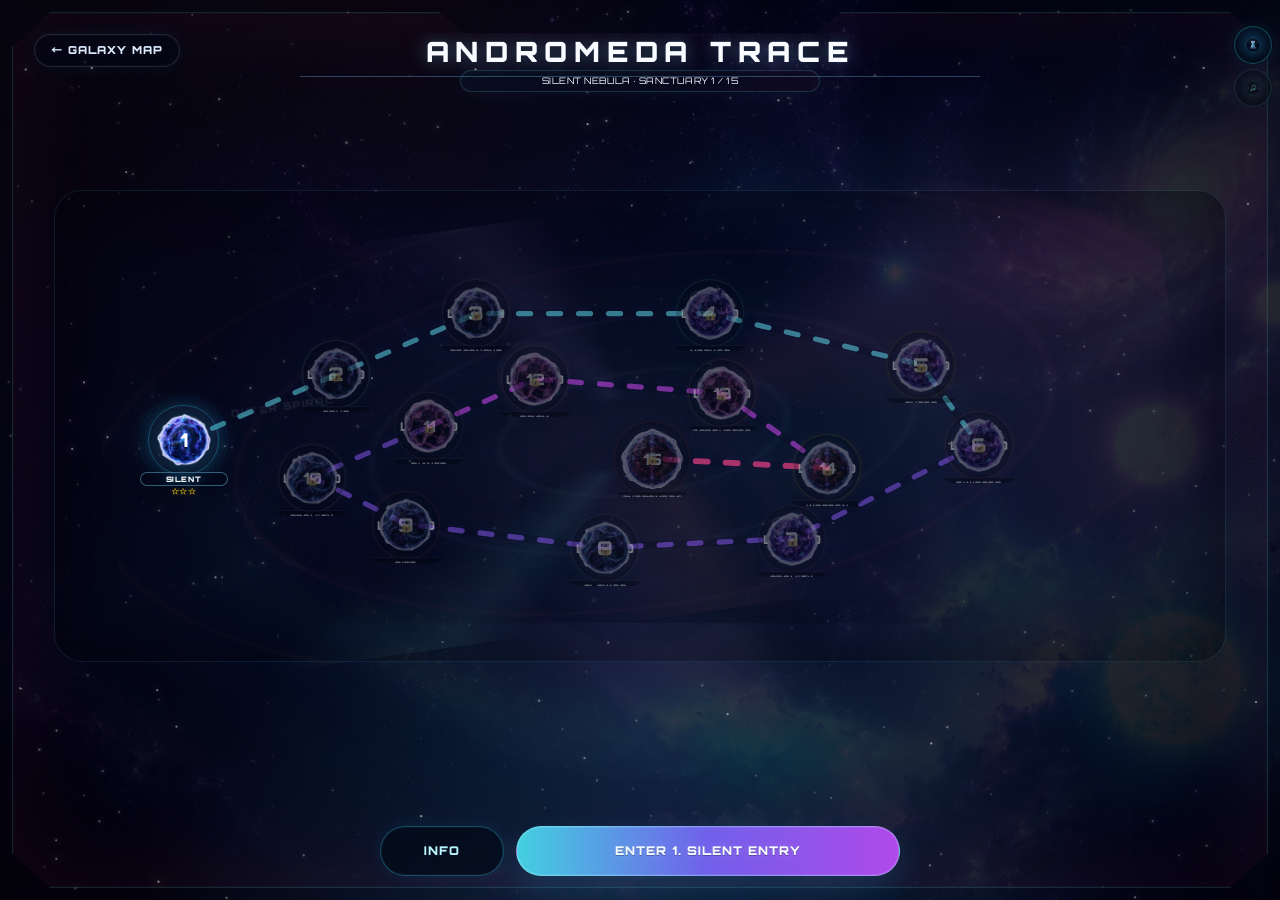
==== andromeda/index.html @ 357bdd39 "개발 정리중" ====
<!DOCTYPE html>
<html lang="ko">
<head>
<meta charset="UTF-8" />
<meta name="viewport" content="width=device-width, initial-scale=1.0, maximum-scale=1.0, user-scalable=no, viewport-fit=cover" />
<title>Planet Rift Defense: Cosmic Plates</title>
<!-- Build: v5 cache-fixed planet unit sprites + animated starfield + upgraded BGM -->
<link href="https://fonts.googleapis.com/css2?family=Orbitron:wght@400;700;900&family=Noto+Sans+KR:wght@400;500;700;900&display=swap" rel="stylesheet">
<link rel="stylesheet" href="src/styles/base.css?v=stage-map-selected-clean-v138-command-edge-compact">
<link rel="stylesheet" href="src/styles/patches.runtime.css?v=stage-map-selected-clean-v138-command-edge-compact">


<!-- v189-cleanup-summary: exact duplicate style/script blocks removed; final patch order preserved. -->


</head>
<body class="prd-andromeda-standalone" data-campaign="andromeda">
<div id="bg"></div>
<div id="nebula"></div>
<canvas id="starfield"></canvas>
<div id="vignette"></div>

<div id="wrap">
  <div id="game">
    <div id="field">
      <canvas id="canvas" width="748" height="708"></canvas>
      <div id="toastLayer"></div>
      <div id="stageFxLabel" class="stageFxLabel"></div>
      <div id="hangar"></div>
      <div class="fieldTopControls" aria-label="전투 빠른 조작">
        <button id="towerMenuBtn" class="towerMenuBtn fieldIconBtn fieldIconBtn--tower" type="button" aria-haspopup="dialog" aria-controls="towerPopup" aria-label="강화 관리" title="강화 관리"><img src="assets/images/ui/icons/ui_icon_tower.png" alt="" aria-hidden="true"></button>
        <button id="audioBtn" class="fieldIconBtn fieldIconBtn--bgm" type="button" aria-label="BGM 켜기" title="BGM"><img src="assets/images/ui/icons/ui_icon_bgm.png" alt="" aria-hidden="true"></button>
      </div>
    </div>

    <aside id="side" class="battleMinimal">
      <section class="battleHud" id="battleHud">
        <div class="battleStageLine">
          <span class="title" id="themeName">COSMIC VOID</span>
          <strong class="value" id="stageLabel">1-1</strong>
          <em class="sub" id="stageType">장판 방어</em>
        </div>
        <div id="wavePreviewLine"><b>웨이브 예고</b><span id="wavePreviewText">기본 적 웨이브 · 추천: 균형 배치</span></div>
        <div class="bar compactWave"><span id="waveBar"></span></div>
        <div class="battleStatLine statGrid">
          <div class="stat"><span class="label">CRYSTAL</span><b class="value" id="gold" style="color:var(--gold)">500</b></div>
          <div class="stat"><span class="label">CORE</span><b class="value" id="hp" style="color:var(--red)">25</b></div>
          <div class="stat"><span class="label">EXP</span><b class="value" id="exp" style="color:#a78bfa">0/50</b><div class="miniBar"><span id="expBar"></span></div></div>
          <div class="stat"><span class="label">LV</span><b class="value" id="level" style="color:#67e8f9">1</b></div>
        </div>
        <div id="globalEffectLine" class="globalEffectLine"><b>전역</b>효과 없음</div>
      </section>

      <section class="battleActions">
        <div class="row">
          <button id="summonBtn">소환</button>
          <button id="mergeBtn" class="btnAlt">합치기</button>
        </div>
        <div class="row3" style="margin-top:7px">
          <button id="speedBtn" class="btnAlt">1x</button>
          <button id="pauseBtn" class="btnAlt">정지</button>
        </div>
      </section>

      <section class="battleSelected" id="selected">
        <div class="title">SELECTED</div>
        <div id="selectedText" class="sub">
          장판을 선택하면 필요한 정보만 간단히 표시됩니다.
        </div>
      </section>

      <section class="uiHidden" id="logPanel" aria-hidden="true">
        <div id="log"></div>
      </section>

      <section class="uiHidden" id="offlinePanel" aria-hidden="true">
        <div id="offlinePanelBody" class="offlineBox"></div>
      </section>
    </aside>
  </div>
</div>

<div id="towerPopup" class="towerPopup" aria-hidden="true">
  <canvas id="towerPopupStarfield" class="screenStarfield" aria-hidden="true"></canvas>
  <div class="towerPopupBackdrop" data-tower-popup-close></div>
  <div class="towerPopupPanel" role="dialog" aria-modal="true" aria-labelledby="towerPopupTitle">
    <div class="towerPopupHeader">
      <div>
        <div class="towerPopupKicker">UPGRADE ARMORY</div>
        <div class="towerPopupTitle" id="towerPopupTitle">강화 관리</div>
      </div>
      <div id="towerPopupWallet" class="towerPopupWallet" aria-label="보유 성흔 조각">
        <span>성흔 조각</span><b>0</b>
      </div>
      <button id="towerPopupClose" class="towerPopupClose" type="button" aria-label="닫기">닫기</button>
    </div>
    <div class="towerPopupTabs" role="tablist" aria-label="강화 관리 탭">
      <button class="towerPopupTab active" type="button" role="tab" aria-selected="true" data-tower-popup-tab="common">공통 연구</button>
      <button class="towerPopupTab" type="button" role="tab" aria-selected="false" data-tower-popup-tab="tower">타워</button>
    </div>
    <div class="towerPopupBody">
      <div id="towerPopupList" class="towerPopupList"></div>
      <div id="towerPopupDetail" class="towerPopupDetail"></div>
    </div>
  </div>
</div>

<div id="menu">
  <div class="card">
    <h1>PLANET RIFT DEFENSE</h1>
    <div class="menuSub">COSMIC PLATES</div>
    <p style="max-width:780px;margin:0 auto;color:#cbd5e1;line-height:1.68;font-size:15px">
      붕괴된 은하수의 마지막 코어를 지키기 위해 잠든 행성 병기를 깨우고, 별자리마다 오염된 성역을 하나씩 복원하세요.
      공통 연구는 강화 관리 안에서 올리고, 전투 중에는 배치·병합·생존 판단에만 집중합니다.
      첫 판 튜토리얼, 로컬 전투 로그, 3성 숙련도 루프로 반복 플레이 흐름을 정리했습니다.
    </p>
    <div class="menuGrid">
      <div class="info">
        <b>핵심 컨셉</b><br>
        <span class="sub">성역별 시나리오 + 공통 연구 단계 해금 + 랜덤 행성 장판 + 드래그 병합 + 행성별 고유 성장.</span>
      </div>
      <div class="info">
        <b>모바일 UX</b><br>
        <span class="sub">전투 화면은 소환·병합·속도·일시정지만 남기고, 강화 관리는 전용 팝업에서 수행합니다.</span>
      </div>

    <div id="offlineMenuPanel" class="offlineMenuPanel">
      <div class="offlineMetaTop">
        <div>
          <div class="offlineMetaTitle">OFFLINE COMMAND ARCHIVE</div>
          <div class="offlineMetaStory">로컬 저장 기반 영구 성장, 성역 기록, 시나리오 로그가 표시됩니다.</div>
        </div>
        <div class="offlineMetaShard">성흔 조각 0</div>
      </div>
    </div>
    </div>
    <div class="menuActionRow">
      <button id="startBtn" style="font-size:18px;padding:15px 54px;border-radius:999px">START DEFENSE</button>
      <button id="testModeBtn" class="secondaryAction" style="font-size:18px;padding:15px 40px;border-radius:999px">TEST MODE</button>
      <button id="runLogBtn" class="secondaryAction" style="font-size:15px;padding:15px 30px;border-radius:999px">RUN LOG CSV</button>
    </div>
  </div>
</div>


<div id="galaxyMap" data-selected-galaxy="milky-rift">
  <canvas id="galaxyMapStarfield" class="screenStarfield" aria-hidden="true"></canvas>
  <div class="galaxyFrame"></div>
  <div class="galaxyBackdrop milky-rift"></div>
  <div class="galaxyBackdrop andromeda-frost"></div>
  <div class="galaxyBackdrop ember-spiral"></div>
  <div class="galaxyBackdrop void-crown"></div>
  <div id="galaxyZoomLayer" class="galaxyZoomLayer" aria-hidden="true"></div>
  <button id="galaxyMapBack" class="galaxyBackBtn">← MAIN</button>
  <div class="galaxyTopTitle">GALAXY MAP</div>
  <div class="galaxyStatus">
    <b id="galaxyProgressLabel">ANDROMEDA TRACE · ACTIVE CAMPAIGN</b><br>
    <span id="galaxyProgressSub">은하 선택 후 성좌 지도로 확대 진입합니다.</span>
  </div>
  <div class="galaxySceneWrap">
    <div class="galaxySceneGlow"></div>
    <svg id="galaxyRouteSvg" class="galaxyRouteSvg" viewBox="0 0 1000 560" preserveAspectRatio="none">
      <defs>
        <linearGradient id="galaxyRouteGradientV62" x1="0%" y1="50%" x2="100%" y2="50%">
          <stop offset="0%" stop-color="#67e8f9"/>
          <stop offset="38%" stop-color="#8b5cf6"/>
          <stop offset="72%" stop-color="#ec4899"/>
          <stop offset="100%" stop-color="#ef4444"/>
        </linearGradient>
      </defs>
      <path class="routeBase" d="M 180 390 C 230 320, 290 250, 385 170 S 570 220, 630 325 S 760 350, 820 180" />
      <path class="routeGlow" d="M 180 390 C 230 320, 290 250, 385 170 S 570 220, 630 325 S 760 350, 820 180" style="stroke:url(#galaxyRouteGradientV62)" />
    </svg>
    <div id="galaxyNodeLayer" class="galaxyNodeLayer">
      <button class="galaxyNode active open" type="button" data-galaxy-id="milky-rift" style="left:18%;top:69%;--galaxyA:#60a5fa;--galaxyB:#1d4ed8;">
        <div class="galaxyNodeHalo"></div><div class="galaxyNodeOrbit"></div><div class="galaxyNodeCore" style="background-image:url('assets/images/galaxies/galaxy_milky_rift.png')"></div>
        <div class="galaxyNodeBadge">OPEN</div><div class="galaxyNodeLabel"><div class="galaxyNodeName">MILKY RIFT</div><div class="galaxyNodeKo">은하수 균열</div></div>
      </button>
      <button class="galaxyNode locked" type="button" data-galaxy-id="andromeda-frost" style="left:38%;top:29%;--galaxyA:#67e8f9;--galaxyB:#0f766e;">
        <div class="galaxyNodeHalo"></div><div class="galaxyNodeOrbit"></div><div class="galaxyNodeCore" style="background-image:url('assets/images/galaxies/galaxy_andromeda_frost.png')"></div>
        <div class="galaxyNodeBadge">LOCKED</div><div class="galaxyLockMark">🔒</div><div class="galaxyNodeLabel"><div class="galaxyNodeName">ANDROMEDA FROST</div><div class="galaxyNodeKo">안드로메다 빙하</div></div>
      </button>
      <button class="galaxyNode locked" type="button" data-galaxy-id="ember-spiral" style="left:63%;top:63%;--galaxyA:#fb923c;--galaxyB:#991b1b;">
        <div class="galaxyNodeHalo"></div><div class="galaxyNodeOrbit"></div><div class="galaxyNodeCore" style="background-image:url('assets/images/galaxies/galaxy_ember_spiral.png')"></div>
        <div class="galaxyNodeBadge">LOCKED</div><div class="galaxyLockMark">🔒</div><div class="galaxyNodeLabel"><div class="galaxyNodeName">EMBER SPIRAL</div><div class="galaxyNodeKo">잿불 나선은하</div></div>
      </button>
      <button class="galaxyNode locked" type="button" data-galaxy-id="void-crown" style="left:82%;top:30%;--galaxyA:#c084fc;--galaxyB:#5b21b6;">
        <div class="galaxyNodeHalo"></div><div class="galaxyNodeOrbit"></div><div class="galaxyNodeCore" style="background-image:url('assets/images/galaxies/galaxy_void_crown.png')"></div>
        <div class="galaxyNodeBadge">LOCKED</div><div class="galaxyLockMark">🔒</div><div class="galaxyNodeLabel"><div class="galaxyNodeName">VOID CROWN</div><div class="galaxyNodeKo">공허 왕관</div></div>
      </button>
    </div>
  </div>
  <div id="galaxyInfoPanel" class="galaxyInfoPanel">
    <div class="galaxyInfoHead">
      <div class="galaxyInfoTitle">MILKY RIFT<small>은하수 균열</small></div>
      <div class="galaxyInfoState">STATE <b>OPEN</b></div>
    </div>
    <div class="galaxyInfoBody">안드로메다 확장 성역입니다. 소용돌이형 스테이지맵에서 15개 성역을 순차적으로 복원합니다.</div>
    <div class="galaxyTagRow"><span class="galaxyTag">CORE ROUTE</span><span class="galaxyTag">15 STAGES</span><span class="galaxyTag">RESTORATION</span></div>
    <div class="galaxyInfoMeta">
      <div class="galaxyMetaCard"><small>ROUTE</small><b>ANDROMEDA 1-15</b><span>안드로메다 소용돌이 캠페인</span></div>
      <div class="galaxyMetaCard"><small>THREAT</small><b>공허 잔재 · 장판 오염</b><span>은하 단위 난이도 콘셉트입니다.</span></div>
      <div class="galaxyMetaCard"><small>REWARD</small><b>공통 연구 해금</b><span>15 SANCTUARIES</span></div>
    </div>
  </div>
  <button id="galaxyEnterBtn" class="galaxyEnterBtn">ENTER ANDROMEDA TRACE</button>
</div>


<div id="stageMap" data-unlocked="1" data-selected="1">
  <canvas id="stageMapStarfield" class="screenStarfield" aria-hidden="true"></canvas>
  <div class="stageBg cosmic"></div>
  <div class="stageBg frost"></div>
  <div class="stageBg lava"></div>
  <div class="stageBg jungle"></div>
  <div class="stageBg smog"></div>
  <div class="stageBg crystal"></div>
  <div class="stageBg machine"></div>
  <div class="stageBg gravity"></div>
  <div class="stageBg thunder"></div>
  <div class="stageBg time"></div>
  <div class="stageBg silent"></div>
  <div class="stageBg rift"></div>
  <div class="stageFrame"></div>
  <button id="stageMapBack" class="stageBackBtn">← GALAXY</button>
  <button id="stageTowerManageBtn" class="stageManageBtn" type="button" aria-haspopup="dialog" aria-controls="towerPopup" aria-label="강화 관리" title="강화 관리"><img src="assets/images/ui/icons/ui_icon_tower.png" alt="" aria-hidden="true"><span>강화 관리</span></button>
  <div class="stageTopTitle">ANDROMEDA TRACE</div>
  <div class="stageStatus">
    <span id="stageProgressLabel">ANDROMEDA TRACE · SANCTUARY 1 / 15</span>
    <small id="stageProgressSub">외곽 잔향에서 중앙 코어까지 소용돌이형 항로를 복원합니다.</small>
  </div>
  <div id="constellationDeck" class="constellationDeck"></div>

  <div class="stageMapInner">
    <div class="constellationLabel constellation-orion">ANDROMEDA OUTER SPIRAL</div>
    <div class="constellationLabel constellation-cygnus">GRAVITY CORRIDOR</div>
    <div class="constellationLabel constellation-draco">FORGOTTEN CORE</div>
    <svg class="stagePathSvg" viewBox="0 0 1000 560" preserveAspectRatio="none" aria-hidden="true">
      <defs>
        <linearGradient id="stageRouteGradientV64" x1="0%" y1="50%" x2="100%" y2="50%">
          <stop offset="0%" stop-color="#67e8f9"/>
          <stop offset="38%" stop-color="#8b5cf6"/>
          <stop offset="72%" stop-color="#ec4899"/>
          <stop offset="100%" stop-color="#ef4444"/>
        </linearGradient>
      </defs>
      <path class="mapRouteBase" d="M 110 235 L 260 162 L 480 146 L 700 174 L 860 246 L 820 347 L 690 426 L 520 448 L 340 426 L 180 358 L 160 274 L 320 235 L 520 241 L 700 302 L 500 325"></path>
      <path class="mapRouteLine" d="M 110 235 L 260 162 L 480 146 L 700 174 L 860 246 L 820 347 L 690 426 L 520 448 L 340 426 L 180 358 L 160 274 L 320 235 L 520 241 L 700 302 L 500 325"></path>
    </svg>

    <button class="stageNode active unlocked" data-stage="1" data-node-image="assets/images/stage_nodes/andromeda_node_01.webp" data-node-type="normal" style="left:11%;top:42%;--nodeColor:#38bdf8;--nodeA:#0284c7;--nodeB:#052238">
      <span class="nodePlanet"><span class="nodeNo">1</span></span><span class="nodeLabel" title="SILENT ENTRY">SILENT</span><span class="nodeKo">침묵의 진입로</span>
    </button>
    <button class="stageNode locked" data-stage="2" data-node-image="assets/images/stage_nodes/andromeda_node_02.webp" data-node-type="normal" style="left:26%;top:29%;--nodeColor:#67e8f9;--nodeA:#0284c7;--nodeB:#052238">
      <span class="nodePlanet"><span class="nodeNo">2</span><span class="nodeLock">🔒</span></span><span class="nodeLabel" title="ECHO NEBULA">ECHO</span><span class="nodeKo">잔향 성운</span>
    </button>
    <button class="stageNode locked" data-stage="3" data-node-image="assets/images/stage_nodes/andromeda_node_03.webp" data-node-type="resonance" style="left:48%;top:26%;--nodeColor:#c084fc;--nodeA:#7e22ce;--nodeB:#1e1238">
      <span class="nodePlanet"><span class="nodeNo">3</span><span class="nodeLock">🔒</span></span><span class="nodeLabel" title="RESONANT SHARD">RESONANT</span><span class="nodeKo">공명 파편</span>
    </button>
    <button class="stageNode locked" data-stage="4" data-node-image="assets/images/stage_nodes/andromeda_node_04.webp" data-node-type="split" style="left:70%;top:31%;--nodeColor:#22d3ee;--nodeA:#0284c7;--nodeB:#052238">
      <span class="nodePlanet"><span class="nodeNo">4</span><span class="nodeLock">🔒</span></span><span class="nodeLabel" title="MARKED FIELD">MARKED</span><span class="nodeKo">표식의 전장</span>
    </button>
    <button class="stageNode locked" data-stage="5" data-node-image="assets/images/stage_nodes/andromeda_node_05.webp" data-node-type="miniBoss" style="left:86%;top:44%;--nodeColor:#f59e0b;--nodeA:#be123c;--nodeB:#24090a">
      <span class="nodePlanet"><span class="nodeNo">5</span><span class="nodeLock">🔒</span></span><span class="nodeLabel" title="OUTER WARDEN">OUTER</span><span class="nodeKo">외곽 수호체</span>
    </button>
    <button class="stageNode locked" data-stage="6" data-node-image="assets/images/stage_nodes/andromeda_node_06.webp" data-node-type="portal" style="left:82%;top:62%;--nodeColor:#f472b6;--nodeA:#7e22ce;--nodeB:#1e1238">
      <span class="nodePlanet"><span class="nodeNo">6</span><span class="nodeLock">🔒</span></span><span class="nodeLabel" title="TWISTED ROUTE">TWISTED</span><span class="nodeKo">뒤틀린 항로</span>
    </button>
    <button class="stageNode locked" data-stage="7" data-node-image="assets/images/stage_nodes/andromeda_node_07.webp" data-node-type="gravity" style="left:69%;top:76%;--nodeColor:#8b5cf6;--nodeA:#2563eb;--nodeB:#08172f">
      <span class="nodePlanet"><span class="nodeNo">7</span><span class="nodeLock">🔒</span></span><span class="nodeLabel" title="GRAVITY LENS">GRAVITY</span><span class="nodeKo">중력 렌즈</span>
    </button>
    <button class="stageNode locked" data-stage="8" data-node-image="assets/images/stage_nodes/andromeda_node_08.webp" data-node-type="gravity" style="left:52%;top:80%;--nodeColor:#60a5fa;--nodeA:#2563eb;--nodeB:#08172f">
      <span class="nodePlanet"><span class="nodeNo">8</span><span class="nodeLock">🔒</span></span><span class="nodeLabel" title="SLOWED STARLIGHT">SLOWED</span><span class="nodeKo">느려진 별빛</span>
    </button>
    <button class="stageNode locked" data-stage="9" data-node-image="assets/images/stage_nodes/andromeda_node_09.webp" data-node-type="splitPortal" style="left:34%;top:76%;--nodeColor:#ec4899;--nodeA:#2563eb;--nodeB:#08172f">
      <span class="nodePlanet"><span class="nodeNo">9</span><span class="nodeLock">🔒</span></span><span class="nodeLabel" title="RIFT MATRIX">RIFT</span><span class="nodeKo">균열의 행렬</span>
    </button>
    <button class="stageNode locked" data-stage="10" data-node-image="assets/images/stage_nodes/andromeda_node_10.webp" data-node-type="boss" style="left:18%;top:64%;--nodeColor:#a78bfa;--nodeA:#be123c;--nodeB:#24090a">
      <span class="nodePlanet"><span class="nodeNo">10</span><span class="nodeLock">🔒</span></span><span class="nodeLabel" title="GRAVITY RIFT">GRAVITY</span><span class="nodeKo">중력 균열체</span>
    </button>
    <button class="stageNode locked" data-stage="11" data-node-image="assets/images/stage_nodes/andromeda_node_11.webp" data-node-type="core" style="left:16%;top:49%;--nodeColor:#64748b;--nodeA:#0284c7;--nodeB:#052238">
      <span class="nodePlanet"><span class="nodeNo">11</span><span class="nodeLock">🔒</span></span><span class="nodeLabel" title="RUINED CORE">RUINED</span><span class="nodeKo">폐허 코어</span>
    </button>
    <button class="stageNode locked" data-stage="12" data-node-image="assets/images/stage_nodes/andromeda_node_12.webp" data-node-type="prism" style="left:32%;top:42%;--nodeColor:#e879f9;--nodeA:#a21caf;--nodeB:#1e1238">
      <span class="nodePlanet"><span class="nodeNo">12</span><span class="nodeLock">🔒</span></span><span class="nodeLabel" title="PRISM GRID">PRISM</span><span class="nodeKo">프리즘 방어망</span>
    </button>
    <button class="stageNode locked" data-stage="13" data-node-image="assets/images/stage_nodes/andromeda_node_13.webp" data-node-type="danger" style="left:52%;top:43%;--nodeColor:#fb7185;--nodeA:#be123c;--nodeB:#24090a">
      <span class="nodePlanet"><span class="nodeNo">13</span><span class="nodeLock">🔒</span></span><span class="nodeLabel" title="CORRUPTED PROTOCOL">CORRUPTED</span><span class="nodeKo">오염된 방어 프로토콜</span>
    </button>
    <button class="stageNode locked" data-stage="14" data-node-image="assets/images/stage_nodes/andromeda_node_14.webp" data-node-type="randomBuff" style="left:70%;top:54%;--nodeColor:#facc15;--nodeA:#7e22ce;--nodeB:#1e1238">
      <span class="nodePlanet"><span class="nodeNo">14</span><span class="nodeLock">🔒</span></span><span class="nodeLabel" title="WARDEN HEART">WARDEN</span><span class="nodeKo">수호자의 심장</span>
    </button>
    <button class="stageNode locked" data-stage="15" data-node-image="assets/images/stage_nodes/andromeda_node_15.webp" data-node-type="finalBoss" style="left:50%;top:58%;--nodeColor:#ef4444;--nodeA:#be123c;--nodeB:#24090a">
      <span class="nodePlanet"><span class="nodeNo">15</span><span class="nodeLock">🔒</span></span><span class="nodeLabel" title="ANDROMEDA ECHO">ANDROMEDA</span><span class="nodeKo">안드로메다의 잔향</span>
    </button>
  </div>

  <div id="stageHint" class="stageHint">침묵의 성운 · 1. SILENT ENTRY / 침묵의 진입로 — 은하수 코어의 잔향 신호를 따라 안드로메다 외곽으로 진입합니다.</div>
  <div id="stageInfoPanel" class="stageInfoPanel">
    <div class="stageInfoHead">
      <div id="stageInfoTitle" class="stageInfoTitle">1. SILENT ENTRY</div>
      <div class="stageInfoRisk"><span>RISK</span><b id="stageInfoRisk">LOW</b></div>
    </div>
    <div id="stageInfoMood" class="stageInfoMood">침묵의 진입로 · 안드로메다 외곽 잔향을 추적하는 첫 전장입니다.</div>
    <div id="stageInfoTags" class="stageTagRow"></div>
    <div class="stageBossRow">
      <div class="stageBossCard"><small>MID BOSS</small><b id="stageMidBossName">ASTRAL WARDEN</b><span id="stageMidBossKo">성운 감시자 · 위상 수호체</span><em id="stageMidBossSkill">PHASE REGEN</em></div>
      <div class="stageBossCard"><small>FINAL BOSS</small><b id="stageFinalBossName">OBLIVION HEART</b><span id="stageFinalBossKo">공허 심핵 · 최종 균열 군주</span><em id="stageFinalBossSkill">SINGULARITY SURGE</em></div>
    </div>
    <div id="offlineStagePanel" class="offlineStagePanel"></div>
  </div>
  <div class="stageActionRow">
    <button id="stageGalaxyBtn" class="stageEnter stageGalaxyEnter" type="button">ENTER GALAXY MAP</button>
    <button id="stageEnterBtn" class="stageEnter" type="button">ENTER ANDROMEDA 1</button>
  </div>
</div>


<div id="modal">
  <div class="card" style="text-align:left">
    <div class="title" style="font-size:26px">전투 보상 선택</div>
    <div class="sub" style="margin-top:5px">현재 버전에서는 공통 연구는 강화 관리 창에서만 관리됩니다.</div>
    <div class="choiceGrid" id="choices"></div>
  </div>
</div>


<div id="planetDetailModal" aria-hidden="true">
  <div class="planetDetailCard" role="dialog" aria-modal="true" aria-labelledby="planetDetailTitle">
    <button class="planetDetailClose" type="button" data-planet-detail-close aria-label="행성 상세 닫기">×</button>
    <div id="planetDetailBody"></div>
  </div>
</div>

<script src="src/scripts/clean-runtime.v38.js"></script>
<script src="src/scripts/game-core.js?prd-flow=20260607-v129-andromeda-label-sync"></script>
<script src="src/scripts/stage-map-controller.v46.js?prd-flow=20260607-v110-result-core-v116"></script>

<script src="src/scripts/armory-base.js"></script>


<script src="src/scripts/patches.runtime.js?prd-flow=20260608-v138-command-edge-compact"></script>
<script src="src/scripts/map-hud-recovery.v83.js?prd-flow=20260607"></script>
<script src="src/scripts/galaxy-map-controller.v23.js"></script>
<script src="src/scripts/andromeda-direct-boot.v34.js"></script>


<!-- moved invalid trailing patches into body for HTML stability -->


<!-- v101: 성좌 지도 우측 버튼 정리 - 모든 추가 코드를 
<!-- v104: 팝업 레이아웃 복구 + 별 배경 실표시 + 닫기 버튼 정렬 -->


<!-- v117: restore visible Galaxy Map back button on the planet stage map. -->


<!-- v122: remove duplicate top-right quick buttons from map screens.
     Tower/BGM controls stay available in the actual battle HUD only. -->


<!-- v128: canonical manifest unlock finalizer. This runs last and hard-wires TEST MODE and clear-based progression to STAGE_UNLOCK_MANIFEST. -->


<!-- v24: restore canvas pointer hit-test while keeping combat HUD/buttons visible. -->


<!-- v227: final pause decision menu. Battle-only, does not touch map/stage navigation buttons. -->


<!-- v230: native pause safety css -->


<!-- moved late patches inside body -->


<!-- v103: 타워 팝업 배경 별 애니메이션 + 닫기 버튼 보강 -->


<!-- v104: 팝업 레이아웃 복구 + 별 배경 실표시 + 닫기 버튼 정렬 -->


<!-- v111: navigation recovery from stable v107. Keep existing Milky Rift map and prevent accidental battle auto-entry. -->


<!-- v112: map layout alignment restore. v111 accidentally made absolute HUD/map layers relative, which stacked and shifted the galaxy/stage UIs. -->


<!-- v113: stage info panel lift. Prevent bottom info panel from colliding with the two stage action buttons. -->


<!-- v116: battle enter bridge. Rebind stage-enter after navigation recovery so it calls the exported real battle initializer, not only setScreen('game'). -->


<!-- v114: stage back button + galaxy info lift. Move the bottom galaxy-map action into the top-left back control and raise the galaxy detail panel into the empty lower map space. -->


<!-- v117: restore visible Galaxy Map back button on the planet stage map. -->


<!-- v118: make the stage-map Galaxy Map back button identical to the Galaxy Map MAIN pill style. -->


<!-- v122: remove duplicate top-right quick buttons from map screens.
     Tower/BGM controls stay available in the actual battle HUD only. -->


<!-- v126: Test mode unlock consistency. Test mode must always expose every sanctuary/stage, even after navigation helpers reload saved progress. -->


<!-- v128: canonical manifest unlock finalizer. This runs last and hard-wires TEST MODE and clear-based progression to STAGE_UNLOCK_MANIFEST. -->


<!-- v189-cleanup: previously appended style/script blocks moved inside <body> to keep the document structurally valid. -->


<!-- v119: match the planet stage back button to the Galaxy Map MAIN button sizing and switch label to English. -->


<!-- v120: normalize top control margins and tighten shared map/info spacing. -->


<!-- v121: mobile-first vertical rhythm for map screens; center stage progress under title; prevent lower panels from clipping. -->


<!-- v127: integrated test/progress unlock hardening. Uses the game's lexical globals directly, not window.*, so it works with const/let declarations. -->


<!-- v130: constellation compact planet + slim info panel patch -->


<!-- v215: battle board expansion lock. Field fills the active screen so the start-time board calculation can visibly add columns/rows. -->


<!-- v218: front polish + cleaner tactical HUD pass. -->


<!-- v21: safe combat-only controls. Keep stage/map navigation untouched. -->


<!-- v24: restore canvas pointer hit-test while keeping combat HUD/buttons visible. -->


<!-- v227: final pause decision menu. Battle-only, does not touch map/stage navigation buttons. -->


<!-- v229: reliable pause decision modal. Uses lexical S, not window.S, so it works with the current inline game script. -->


<!-- v35: field pointer bridge + hit-test guard. -->


<!-- v240: compact transparent top HUD requested - stage left, money/core right, no EXP/LV display. -->


<!-- v241: top-right tower/music vertical stack + compact HUD right margin tune. -->


<!-- v274: landscape map HUD recovery.
     Fixes: galaxy nodes disappearing, stage planets clipped below the screen,
     and map dock buttons not firing after the previous DOM-moving dock patch. -->


<!-- v76: production progress manifest + deterministic stage unlock fix.
     Test/debug unlock code is gated behind explicit test mode and normal stage progression is derived
     from saved clear records every time the map renders or a run ends. -->


<!-- v78: final stage unlock + visible enter label sync.
     Fixes the remaining case where the map state was open but the visible v274 dock still showed
     ENTER ANDROMEDA 1, and hardens clear persistence if an older wrapper marks S.runEnded before
     recordOfflineRunEnd can write META.clears. -->


</body>
</html>
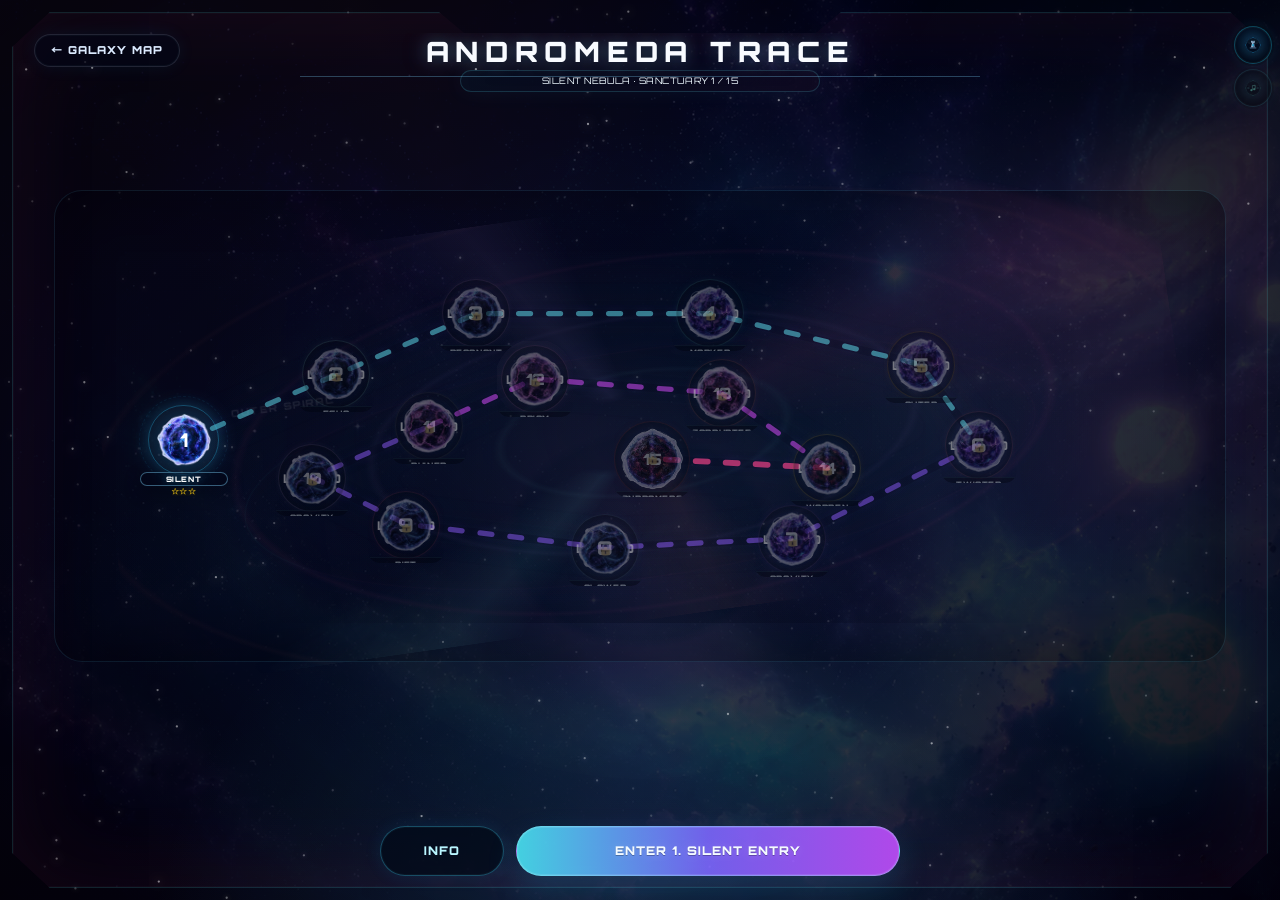
==== commit 0ee78c1f: "개발 정리중" ====
--- a/andromeda/index.html
+++ b/andromeda/index.html
@@ -4,10 +4,11 @@
 <meta charset="UTF-8" />
 <meta name="viewport" content="width=device-width, initial-scale=1.0, maximum-scale=1.0, user-scalable=no, viewport-fit=cover" />
 <title>Planet Rift Defense: Cosmic Plates</title>
+<link rel="icon" href="data:,">
 <!-- Build: v5 cache-fixed planet unit sprites + animated starfield + upgraded BGM -->
 <link href="https://fonts.googleapis.com/css2?family=Orbitron:wght@400;700;900&family=Noto+Sans+KR:wght@400;500;700;900&display=swap" rel="stylesheet">
-<link rel="stylesheet" href="src/styles/base.css?v=stage-map-selected-clean-v138-command-edge-compact">
-<link rel="stylesheet" href="src/styles/patches.runtime.css?v=stage-map-selected-clean-v138-command-edge-compact">
+  <link rel="stylesheet" href="src/styles/base.css?v=mobile-combat-flow-polish-v140">
+  <link rel="stylesheet" href="src/styles/patches.runtime.css?v=mobile-combat-flow-polish-v140">
 
 
 <!-- v189-cleanup-summary: exact duplicate style/script blocks removed; final patch order preserved. -->
@@ -333,13 +334,13 @@
 </div>
 
 <script src="src/scripts/clean-runtime.v38.js"></script>
-<script src="src/scripts/game-core.js?prd-flow=20260607-v129-andromeda-label-sync"></script>
+<script src="src/scripts/game-core.js?prd-flow=20260608-v140-mobile-combat-flow-polish"></script>
 <script src="src/scripts/stage-map-controller.v46.js?prd-flow=20260607-v110-result-core-v116"></script>
 
 <script src="src/scripts/armory-base.js"></script>
 
 
-<script src="src/scripts/patches.runtime.js?prd-flow=20260608-v138-command-edge-compact"></script>
+<script src="src/scripts/patches.runtime.js?prd-flow=20260608-v140-mobile-combat-flow-polish"></script>
 <script src="src/scripts/map-hud-recovery.v83.js?prd-flow=20260607"></script>
 <script src="src/scripts/galaxy-map-controller.v23.js"></script>
 <script src="src/scripts/andromeda-direct-boot.v34.js"></script>
--- a/andromeda/src/styles/patches.runtime.css
+++ b/andromeda/src/styles/patches.runtime.css
@@ -2127,6 +2127,59 @@
   }
 }
 
+/* V140 MOBILE COMBAT SAFE CONTROLS
+   Compact the landscape command stack and shift utility buttons away from the
+   iPhone landscape notch so neither layer covers the core/playfield. */
+@media (orientation:landscape) and (max-height:520px){
+  body.prd-combat-ui-active:not(.prd-map-ui-active) #combatHudCommands,
+  body.prd-vp-landscape.prd-combat-ui-active:not(.prd-map-ui-active) #combatHudCommands{
+    right:calc(6px + env(safe-area-inset-right,0px)) !important;
+    bottom:calc(24px + env(safe-area-inset-bottom,0px)) !important;
+    width:var(--v34-command-width,82px) !important;
+    min-width:0 !important;
+    max-width:var(--v34-command-width,82px) !important;
+  }
+  body.prd-combat-ui-active:not(.prd-map-ui-active) #combatHudCommands .battleActions,
+  body.prd-vp-landscape.prd-combat-ui-active:not(.prd-map-ui-active) #combatHudCommands .battleActions{
+    gap:4px !important;
+    padding:5px !important;
+    border-radius:13px !important;
+  }
+  body.prd-combat-ui-active:not(.prd-map-ui-active) #combatHudCommands #summonBtn,
+  body.prd-combat-ui-active:not(.prd-map-ui-active) #combatHudCommands #mergeBtn,
+  body.prd-combat-ui-active:not(.prd-map-ui-active) #combatHudCommands #speedBtn,
+  body.prd-combat-ui-active:not(.prd-map-ui-active) #combatHudCommands #pauseBtn,
+  body.prd-vp-landscape.prd-combat-ui-active:not(.prd-map-ui-active) #combatHudCommands button{
+    height:var(--v34-command-button-height,28px) !important;
+    min-height:var(--v34-command-button-height,28px) !important;
+    max-height:var(--v34-command-button-height,28px) !important;
+    padding:0 4px !important;
+    font-size:8.5px !important;
+    letter-spacing:0 !important;
+  }
+  body.prd-combat-ui-active:not(.prd-map-ui-active) #field .fieldTopControls,
+  body.prd-combat-ui-active:not(.prd-map-ui-active) #combatHudOverlay .fieldTopControls,
+  body.prd-combat-ui-active:not(.prd-map-ui-active) #combatHudTopLine .fieldTopControls{
+    right:calc(62px + var(--v34-command-safe,0px) + env(safe-area-inset-right,0px)) !important;
+    top:calc(6px + var(--prd-status-top-offset,0px)) !important;
+    gap:7px !important;
+  }
+  body.prd-combat-ui-active:not(.prd-map-ui-active) #field .fieldTopControls .fieldIconBtn,
+  body.prd-combat-ui-active:not(.prd-map-ui-active) #field .fieldTopControls #towerMenuBtn,
+  body.prd-combat-ui-active:not(.prd-map-ui-active) #field .fieldTopControls #audioBtn,
+  body.prd-combat-ui-active:not(.prd-map-ui-active) #combatHudOverlay .fieldTopControls .fieldIconBtn,
+  body.prd-combat-ui-active:not(.prd-map-ui-active) #combatHudOverlay .fieldTopControls #towerMenuBtn,
+  body.prd-combat-ui-active:not(.prd-map-ui-active) #combatHudOverlay .fieldTopControls #audioBtn,
+  body.prd-combat-ui-active:not(.prd-map-ui-active) #combatHudTopLine .fieldTopControls .fieldIconBtn,
+  body.prd-combat-ui-active:not(.prd-map-ui-active) #combatHudTopLine .fieldTopControls #towerMenuBtn,
+  body.prd-combat-ui-active:not(.prd-map-ui-active) #combatHudTopLine .fieldTopControls #audioBtn{
+    width:42px !important;
+    height:42px !important;
+    min-width:42px !important;
+    min-height:42px !important;
+  }
+}
+
 /* ===== v196-close-wallet-refine ===== */
 /* v196: make the close button read clearly as a close action and give the shard currency more presence. */
 #towerPopup .towerPopupClose{
@@ -22549,3 +22602,54 @@
     font-size:9px !important;
   }
 }
+
+/* V140 MOBILE COMBAT SAFE CONTROLS - final order guard */
+@media (orientation:landscape) and (max-height:520px){
+  body.prd-combat-ui-active:not(.prd-map-ui-active) #combatHudCommands,
+  body.prd-vp-landscape.prd-combat-ui-active:not(.prd-map-ui-active) #combatHudCommands{
+    right:calc(6px + env(safe-area-inset-right,0px)) !important;
+    bottom:calc(24px + env(safe-area-inset-bottom,0px)) !important;
+    width:var(--v34-command-width,82px) !important;
+    min-width:0 !important;
+    max-width:var(--v34-command-width,82px) !important;
+  }
+  body.prd-combat-ui-active:not(.prd-map-ui-active) #combatHudCommands .battleActions,
+  body.prd-vp-landscape.prd-combat-ui-active:not(.prd-map-ui-active) #combatHudCommands .battleActions{
+    gap:4px !important;
+    padding:5px !important;
+    border-radius:13px !important;
+  }
+  body.prd-combat-ui-active:not(.prd-map-ui-active) #combatHudCommands #summonBtn,
+  body.prd-combat-ui-active:not(.prd-map-ui-active) #combatHudCommands #mergeBtn,
+  body.prd-combat-ui-active:not(.prd-map-ui-active) #combatHudCommands #speedBtn,
+  body.prd-combat-ui-active:not(.prd-map-ui-active) #combatHudCommands #pauseBtn,
+  body.prd-vp-landscape.prd-combat-ui-active:not(.prd-map-ui-active) #combatHudCommands button{
+    height:var(--v34-command-button-height,28px) !important;
+    min-height:var(--v34-command-button-height,28px) !important;
+    max-height:var(--v34-command-button-height,28px) !important;
+    padding:0 4px !important;
+    font-size:8.5px !important;
+    letter-spacing:0 !important;
+  }
+  body.prd-combat-ui-active:not(.prd-map-ui-active) #field .fieldTopControls,
+  body.prd-combat-ui-active:not(.prd-map-ui-active) #combatHudOverlay .fieldTopControls,
+  body.prd-combat-ui-active:not(.prd-map-ui-active) #combatHudTopLine .fieldTopControls{
+    right:calc(62px + var(--v34-command-safe,0px) + env(safe-area-inset-right,0px)) !important;
+    top:calc(6px + var(--prd-status-top-offset,0px)) !important;
+    gap:7px !important;
+  }
+  body.prd-combat-ui-active:not(.prd-map-ui-active) #field .fieldTopControls .fieldIconBtn,
+  body.prd-combat-ui-active:not(.prd-map-ui-active) #field .fieldTopControls #towerMenuBtn,
+  body.prd-combat-ui-active:not(.prd-map-ui-active) #field .fieldTopControls #audioBtn,
+  body.prd-combat-ui-active:not(.prd-map-ui-active) #combatHudOverlay .fieldTopControls .fieldIconBtn,
+  body.prd-combat-ui-active:not(.prd-map-ui-active) #combatHudOverlay .fieldTopControls #towerMenuBtn,
+  body.prd-combat-ui-active:not(.prd-map-ui-active) #combatHudOverlay .fieldTopControls #audioBtn,
+  body.prd-combat-ui-active:not(.prd-map-ui-active) #combatHudTopLine .fieldTopControls .fieldIconBtn,
+  body.prd-combat-ui-active:not(.prd-map-ui-active) #combatHudTopLine .fieldTopControls #towerMenuBtn,
+  body.prd-combat-ui-active:not(.prd-map-ui-active) #combatHudTopLine .fieldTopControls #audioBtn{
+    width:42px !important;
+    height:42px !important;
+    min-width:42px !important;
+    min-height:42px !important;
+  }
+}
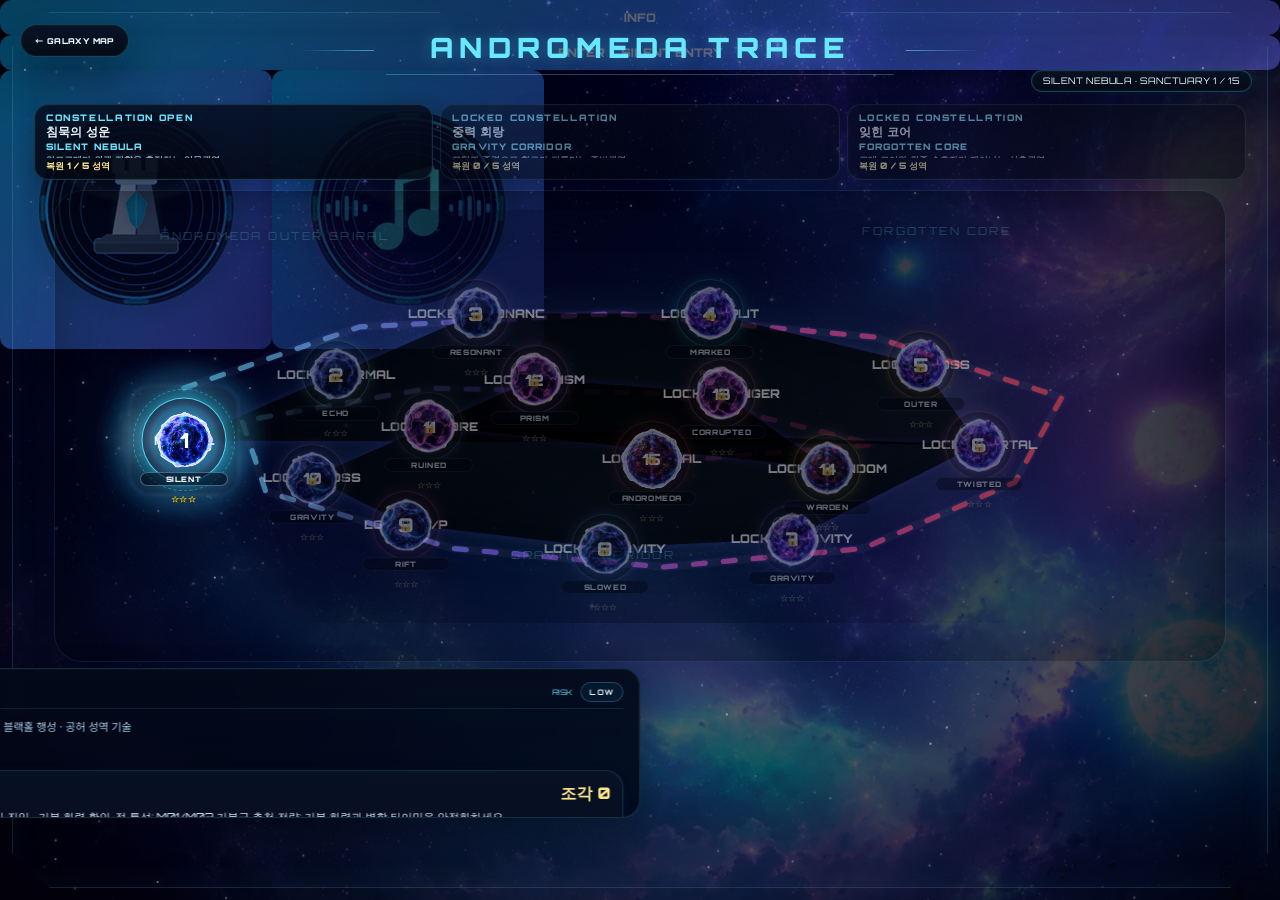
==== commit eadb38e5: "UI수정중" ====
--- a/andromeda/index.html
+++ b/andromeda/index.html
@@ -7,8 +7,8 @@
 <link rel="icon" href="data:,">
 <!-- Build: v5 cache-fixed planet unit sprites + animated starfield + upgraded BGM -->
 <link href="https://fonts.googleapis.com/css2?family=Orbitron:wght@400;700;900&family=Noto+Sans+KR:wght@400;500;700;900&display=swap" rel="stylesheet">
-  <link rel="stylesheet" href="src/styles/base.css?v=mobile-combat-flow-polish-v140">
-  <link rel="stylesheet" href="src/styles/patches.runtime.css?v=mobile-combat-flow-polish-v140">
+  <link rel="stylesheet" href="src/styles/base.css?v=mobile-combat-ui-align-v145">
+  <link rel="stylesheet" href="src/styles/patches.runtime.css?v=mobile-combat-ui-align-v145">
 
 
 <!-- v189-cleanup-summary: exact duplicate style/script blocks removed; final patch order preserved. -->
@@ -334,13 +334,13 @@
 </div>
 
 <script src="src/scripts/clean-runtime.v38.js"></script>
-<script src="src/scripts/game-core.js?prd-flow=20260608-v140-mobile-combat-flow-polish"></script>
+<script src="src/scripts/game-core.js?prd-flow=20260609-v145-mobile-combat-ui-align"></script>
 <script src="src/scripts/stage-map-controller.v46.js?prd-flow=20260607-v110-result-core-v116"></script>
 
 <script src="src/scripts/armory-base.js"></script>
 
 
-<script src="src/scripts/patches.runtime.js?prd-flow=20260608-v140-mobile-combat-flow-polish"></script>
+<script src="src/scripts/patches.runtime.js?prd-flow=20260609-v145-mobile-combat-ui-align"></script>
 <script src="src/scripts/map-hud-recovery.v83.js?prd-flow=20260607"></script>
 <script src="src/scripts/galaxy-map-controller.v23.js"></script>
 <script src="src/scripts/andromeda-direct-boot.v34.js"></script>
--- a/andromeda/src/styles/patches.runtime.css
+++ b/andromeda/src/styles/patches.runtime.css
@@ -13,6 +13,7 @@
   --v74-sub:#a2c6dd;
   --v74-shadow:0 18px 42px rgba(2,6,23,.42), 0 0 20px rgba(6,182,255,.06);
 }
+
 /* STEP 1 ONLY: Main menu + Galaxy map */
 #menu{
   background:
@@ -2127,20403 +2128,6 @@
   }
 }
 
-/* V140 MOBILE COMBAT SAFE CONTROLS
-   Compact the landscape command stack and shift utility buttons away from the
-   iPhone landscape notch so neither layer covers the core/playfield. */
-@media (orientation:landscape) and (max-height:520px){
-  body.prd-combat-ui-active:not(.prd-map-ui-active) #combatHudCommands,
-  body.prd-vp-landscape.prd-combat-ui-active:not(.prd-map-ui-active) #combatHudCommands{
-    right:calc(6px + env(safe-area-inset-right,0px)) !important;
-    bottom:calc(24px + env(safe-area-inset-bottom,0px)) !important;
-    width:var(--v34-command-width,82px) !important;
-    min-width:0 !important;
-    max-width:var(--v34-command-width,82px) !important;
-  }
-  body.prd-combat-ui-active:not(.prd-map-ui-active) #combatHudCommands .battleActions,
-  body.prd-vp-landscape.prd-combat-ui-active:not(.prd-map-ui-active) #combatHudCommands .battleActions{
-    gap:4px !important;
-    padding:5px !important;
-    border-radius:13px !important;
-  }
-  body.prd-combat-ui-active:not(.prd-map-ui-active) #combatHudCommands #summonBtn,
-  body.prd-combat-ui-active:not(.prd-map-ui-active) #combatHudCommands #mergeBtn,
-  body.prd-combat-ui-active:not(.prd-map-ui-active) #combatHudCommands #speedBtn,
-  body.prd-combat-ui-active:not(.prd-map-ui-active) #combatHudCommands #pauseBtn,
-  body.prd-vp-landscape.prd-combat-ui-active:not(.prd-map-ui-active) #combatHudCommands button{
-    height:var(--v34-command-button-height,28px) !important;
-    min-height:var(--v34-command-button-height,28px) !important;
-    max-height:var(--v34-command-button-height,28px) !important;
-    padding:0 4px !important;
-    font-size:8.5px !important;
-    letter-spacing:0 !important;
-  }
-  body.prd-combat-ui-active:not(.prd-map-ui-active) #field .fieldTopControls,
-  body.prd-combat-ui-active:not(.prd-map-ui-active) #combatHudOverlay .fieldTopControls,
-  body.prd-combat-ui-active:not(.prd-map-ui-active) #combatHudTopLine .fieldTopControls{
-    right:calc(62px + var(--v34-command-safe,0px) + env(safe-area-inset-right,0px)) !important;
-    top:calc(6px + var(--prd-status-top-offset,0px)) !important;
-    gap:7px !important;
-  }
-  body.prd-combat-ui-active:not(.prd-map-ui-active) #field .fieldTopControls .fieldIconBtn,
-  body.prd-combat-ui-active:not(.prd-map-ui-active) #field .fieldTopControls #towerMenuBtn,
-  body.prd-combat-ui-active:not(.prd-map-ui-active) #field .fieldTopControls #audioBtn,
-  body.prd-combat-ui-active:not(.prd-map-ui-active) #combatHudOverlay .fieldTopControls .fieldIconBtn,
-  body.prd-combat-ui-active:not(.prd-map-ui-active) #combatHudOverlay .fieldTopControls #towerMenuBtn,
-  body.prd-combat-ui-active:not(.prd-map-ui-active) #combatHudOverlay .fieldTopControls #audioBtn,
-  body.prd-combat-ui-active:not(.prd-map-ui-active) #combatHudTopLine .fieldTopControls .fieldIconBtn,
-  body.prd-combat-ui-active:not(.prd-map-ui-active) #combatHudTopLine .fieldTopControls #towerMenuBtn,
-  body.prd-combat-ui-active:not(.prd-map-ui-active) #combatHudTopLine .fieldTopControls #audioBtn{
-    width:42px !important;
-    height:42px !important;
-    min-width:42px !important;
-    min-height:42px !important;
-  }
-}
-
-/* ===== v196-close-wallet-refine ===== */
-/* v196: make the close button read clearly as a close action and give the shard currency more presence. */
-#towerPopup .towerPopupClose{
-  display:flex !important;
-  align-items:center !important;
-  justify-content:center !important;
-  width:90px !important;
-  height:60px !important;
-  min-width:90px !important;
-  min-height:60px !important;
-  padding:0 14px !important;
-  border-radius:0 !important;
-  clip-path:polygon(14px 0,calc(100% - 14px) 0,100% 14px,100% calc(100% - 14px),calc(100% - 14px) 100%,14px 100%,0 calc(100% - 14px),0 14px) !important;
-  background:linear-gradient(180deg,rgba(12,36,62,.97),rgba(3,12,28,.98)) !important;
-  border:1px solid rgba(99,222,255,.48) !important;
-  box-shadow:0 0 0 1px rgba(255,255,255,.04) inset,0 0 16px rgba(71,222,255,.14) !important;
-  color:#f2fbff !important;
-  font-size:18px !important;
-  font-weight:900 !important;
-  letter-spacing:-.04em !important;
-  text-shadow:0 0 14px rgba(255,255,255,.12) !important;
-  line-height:1 !important;
-  white-space:nowrap !important;
-}
-#towerPopup .towerPopupClose::before,
-#towerPopup .towerPopupClose::after{
-  display:none !important;
-  content:none !important;
-}
-#towerPopup .towerPopupClose:hover,
-#towerPopup .towerPopupClose:focus-visible{
-  transform:translateY(-1px) !important;
-  filter:brightness(1.08) !important;
-  border-color:rgba(122,236,255,.7) !important;
-}
-
-#towerPopup .towerPopupWallet{
-  display:inline-flex !important;
-  align-items:flex-end !important;
-  justify-content:flex-start !important;
-  gap:12px !important;
-  padding:0 !important;
-  background:none !important;
-  border:0 !important;
-  box-shadow:none !important;
-}
-#towerPopup .towerPopupWallet::before,
-#towerPopup .towerPopupWallet::after{
-  display:none !important;
-  content:none !important;
-}
-#towerPopup .towerPopupWallet > span{
-  position:relative !important;
-  display:inline-flex !important;
-  align-items:center !important;
-  gap:10px !important;
-  font-size:20px !important;
-  font-weight:900 !important;
-  color:#dffbff !important;
-  letter-spacing:-.04em !important;
-  line-height:1.05 !important;
-  text-shadow:0 0 12px rgba(78,231,255,.12) !important;
-}
-#towerPopup .towerPopupWallet > span::before{
-  content:"" !important;
-  width:18px !important;
-  height:18px !important;
-  flex:0 0 18px !important;
-  border-radius:50% !important;
-  background:radial-gradient(circle at 38% 36%,#ffffff 0 18%,#9cf3ff 19% 47%,#3ab6ff 48% 72%,rgba(58,182,255,.35) 73% 100%) !important;
-  box-shadow:0 0 14px rgba(83,232,255,.45),0 0 4px rgba(255,255,255,.35) !important;
-}
-#towerPopup .towerPopupWallet > b{
-  font-family:'Orbitron',Pretendard,sans-serif !important;
-  font-size:48px !important;
-  font-weight:900 !important;
-  line-height:.92 !important;
-  letter-spacing:-.04em !important;
-  color:#fff1b5 !important;
-  text-shadow:0 0 10px rgba(255,232,153,.18),0 0 20px rgba(97,228,255,.10) !important;
-}
-@media (max-width:720px){
-  #towerPopup .towerPopupClose{
-    width:70px !important;
-    height:48px !important;
-    min-width:70px !important;
-    min-height:48px !important;
-    font-size:15px !important;
-  }
-  #towerPopup .towerPopupWallet{gap:8px !important;}
-  #towerPopup .towerPopupWallet > span{font-size:15px !important;gap:8px !important;}
-  #towerPopup .towerPopupWallet > span::before{width:14px !important;height:14px !important;flex-basis:14px !important;}
-  #towerPopup .towerPopupWallet > b{font-size:32px !important;}
-}
-
-/* ===== v197-wallet-emphasis ===== */
-/* v197: keep the shard counter simple text-only, but make it feel like an important currency. */
-#towerPopup .towerPopupWallet{
-  margin-top:10px !important;
-  display:flex !important;
-  align-items:flex-end !important;
-  gap:12px !important;
-}
-#towerPopup .towerPopupWallet .towerWalletItem.shard,
-#towerPopup .towerPopupWallet:not(:has(.towerWalletItem)){
-  position:relative !important;
-  display:inline-flex !important;
-  align-items:flex-end !important;
-  gap:12px !important;
-  padding:0 0 6px 0 !important;
-}
-#towerPopup .towerPopupWallet .towerWalletItem.shard::before,
-#towerPopup .towerPopupWallet:not(:has(.towerWalletItem))::before{
-  content:"" !important;
-  display:inline-block !important;
-  width:20px !important;
-  height:20px !important;
-  min-width:20px !important;
-  border-radius:50% !important;
-  align-self:center !important;
-  background:radial-gradient(circle at 38% 36%,#ffffff 0 18%,#c7fbff 19% 35%,#6ad7ff 36% 58%,#1b7de0 59% 76%,rgba(28,125,224,.18) 77% 100%) !important;
-  box-shadow:0 0 16px rgba(98,229,255,.48),0 0 4px rgba(255,255,255,.34) !important;
-}
-#towerPopup .towerPopupWallet .towerWalletItem.shard::after,
-#towerPopup .towerPopupWallet:not(:has(.towerWalletItem))::after{
-  content:"" !important;
-  position:absolute !important;
-  left:0 !important;
-  right:auto !important;
-  bottom:0 !important;
-  width:100% !important;
-  height:1px !important;
-  background:linear-gradient(90deg,rgba(100,232,255,.45),rgba(100,232,255,.12),transparent 92%) !important;
-}
-#towerPopup .towerPopupWallet .towerWalletItem.shard span,
-#towerPopup .towerPopupWallet > span{
-  font-size:18px !important;
-  line-height:1.05 !important;
-  font-weight:900 !important;
-  color:#8feeff !important;
-  letter-spacing:-0.04em !important;
-  text-transform:none !important;
-  text-shadow:0 0 10px rgba(95,230,255,.16) !important;
-}
-#towerPopup .towerPopupWallet .towerWalletItem.shard b,
-#towerPopup .towerPopupWallet > b{
-  font-family:'Orbitron',Pretendard,sans-serif !important;
-  font-size:40px !important;
-  line-height:.88 !important;
-  font-weight:900 !important;
-  color:#fff2af !important;
-  letter-spacing:-0.04em !important;
-  text-shadow:0 0 12px rgba(255,231,140,.18),0 0 24px rgba(92,225,255,.10) !important;
-}
-@media (max-width:720px){
-  #towerPopup .towerPopupWallet{margin-top:8px !important;gap:8px !important;}
-  #towerPopup .towerPopupWallet .towerWalletItem.shard,
-  #towerPopup .towerPopupWallet:not(:has(.towerWalletItem)){gap:8px !important;padding-bottom:4px !important;}
-  #towerPopup .towerPopupWallet .towerWalletItem.shard::before,
-  #towerPopup .towerPopupWallet:not(:has(.towerWalletItem))::before{width:15px !important;height:15px !important;min-width:15px !important;}
-  #towerPopup .towerPopupWallet .towerWalletItem.shard span,
-  #towerPopup .towerPopupWallet > span{font-size:14px !important;}
-  #towerPopup .towerPopupWallet .towerWalletItem.shard b,
-  #towerPopup .towerPopupWallet > b{font-size:28px !important;}
-}
-
-/* ===== v198-wallet-orange-fix ===== */
-/* v198: make shard wallet easier to read, prevent number clipping, and switch icon to orange. */
-#towerPopup .towerPopupWallet{
-  overflow:visible !important;
-  max-width:none !important;
-}
-#towerPopup .towerWalletItem.shard,
-#towerPopup .towerPopupWallet:not(:has(.towerWalletItem)){
-  width:auto !important;
-  min-width:214px !important;
-  max-width:none !important;
-  overflow:visible !important;
-  grid-template-columns:24px minmax(68px,1fr) auto !important;
-  gap:10px !important;
-  padding:0 16px 0 12px !important;
-}
-#towerPopup .towerWalletItem.shard::before,
-#towerPopup .towerPopupWallet:not(:has(.towerWalletItem))::before{
-  background:radial-gradient(circle at 36% 34%,#fff7d1 0 16%,#ffd489 17% 36%,#ffae41 37% 58%,#ff7f1c 59% 76%,rgba(255,127,28,.14) 77% 100%) !important;
-  box-shadow:0 0 16px rgba(255,165,61,.48),0 0 5px rgba(255,223,140,.34) !important;
-}
-#towerPopup .towerWalletItem.shard span,
-#towerPopup .towerPopupWallet > span{
-  color:#ffc35a !important;
-}
-#towerPopup .towerWalletItem.shard b,
-#towerPopup .towerPopupWallet > b{
-  color:#fff1a4 !important;
-  display:inline-block !important;
-  min-width:2.2ch !important;
-  padding-right:4px !important;
-  line-height:1 !important;
-  overflow:visible !important;
-}
-@media (max-width:720px){
-  #towerPopup .towerWalletItem.shard,
-  #towerPopup .towerPopupWallet:not(:has(.towerWalletItem)){
-    min-width:154px !important;
-    grid-template-columns:18px minmax(46px,1fr) auto !important;
-    gap:7px !important;
-    padding:0 10px 0 8px !important;
-  }
-  #towerPopup .towerWalletItem.shard::before,
-  #towerPopup .towerPopupWallet:not(:has(.towerWalletItem))::before{
-    width:18px !important;
-    height:18px !important;
-    min-width:18px !important;
-  }
-  #towerPopup .towerWalletItem.shard b,
-  #towerPopup .towerPopupWallet > b{
-    min-width:2ch !important;
-    padding-right:2px !important;
-  }
-}
-@media (min-width:721px){
-  #towerPopup .towerWalletItem.shard,
-  #towerPopup .towerPopupWallet:not(:has(.towerWalletItem)){
-    min-width:228px !important;
-  }
-}
-
-/* ===== v202-wallet-icon-center-with-shard-text ===== */
-/* v202: place the shard icon lower so its visual center matches the vertical center of the "성혼 조각" text row. */
-#towerPopup .towerWalletItem.shard::before,
-#towerPopup .towerPopupWallet:not(:has(.towerWalletItem))::before{
-  top:calc(50% + 12px) !important;
-  transform:translateY(-50%) !important;
-}
-@media (max-width:720px){
-  #towerPopup .towerWalletItem.shard::before,
-  #towerPopup .towerPopupWallet:not(:has(.towerWalletItem))::before{
-    top:calc(50% + 13px) !important;
-  }
-}
-
-/* ===== v203-wallet-icon-row-align-final ===== */
-/* v203: stop absolutely positioning the shard icon and align it as a normal grid item with the shard text row. */
-#towerPopup .towerPopupWallet{
-  align-items:center !important;
-}
-#towerPopup .towerWalletItem.shard,
-#towerPopup .towerPopupWallet:not(:has(.towerWalletItem)){
-  display:grid !important;
-  grid-template-columns:20px auto auto !important;
-  align-items:center !important;
-  column-gap:10px !important;
-  row-gap:0 !important;
-  padding:0 !important;
-}
-#towerPopup .towerWalletItem.shard::before,
-#towerPopup .towerPopupWallet:not(:has(.towerWalletItem))::before{
-  position:static !important;
-  left:auto !important;
-  top:auto !important;
-  transform:none !important;
-  display:block !important;
-  margin:6px 0 0 0 !important;
-  align-self:center !important;
-  justify-self:start !important;
-}
-#towerPopup .towerWalletItem.shard span,
-#towerPopup .towerPopupWallet > span,
-#towerPopup .towerWalletItem.shard b,
-#towerPopup .towerPopupWallet > b{
-  align-self:center !important;
-}
-@media (max-width:720px){
-  #towerPopup .towerWalletItem.shard,
-  #towerPopup .towerPopupWallet:not(:has(.towerWalletItem)){
-    grid-template-columns:18px auto auto !important;
-    column-gap:8px !important;
-  }
-  #towerPopup .towerWalletItem.shard::before,
-  #towerPopup .towerPopupWallet:not(:has(.towerWalletItem))::before{
-    margin-top:5px !important;
-  }
-}
-
-/* ===== v204-close-button-clear-label-final ===== */
-/* v204: redesign the armory close button so it reads clearly as a close action, not a percent sign. */
-#towerPopup .towerPopupClose{
-  width:76px !important;
-  height:76px !important;
-  min-width:76px !important;
-  min-height:76px !important;
-  padding:0 !important;
-  display:flex !important;
-  align-items:center !important;
-  justify-content:center !important;
-  overflow:hidden !important;
-  background:
-    linear-gradient(180deg, rgba(16,44,72,.98), rgba(5,16,34,.99)) !important;
-  border:1px solid rgba(98,229,255,.42) !important;
-  border-radius:0 !important;
-  clip-path:polygon(16px 0,calc(100% - 16px) 0,100% 16px,100% calc(100% - 16px),calc(100% - 16px) 100%,16px 100%,0 calc(100% - 16px),0 16px) !important;
-  box-shadow:
-    inset 0 0 0 1px rgba(255,255,255,.06),
-    inset 0 -10px 20px rgba(0,0,0,.18),
-    0 0 18px rgba(62,223,255,.12) !important;
-  color:#eefcff !important;
-  font-family:Pretendard,'Noto Sans KR',sans-serif !important;
-  font-size:17px !important;
-  font-weight:900 !important;
-  line-height:1 !important;
-  letter-spacing:-.05em !important;
-  text-shadow:0 0 12px rgba(255,255,255,.12) !important;
-  text-indent:0 !important;
-  white-space:nowrap !important;
-}
-#towerPopup .towerPopupClose::before,
-#towerPopup .towerPopupClose::after,
-#towerPopup .towerPopupClose span,
-#towerPopup .towerPopupClose i{
-  content:none !important;
-  display:none !important;
-}
-#towerPopup .towerPopupClose:hover,
-#towerPopup .towerPopupClose:focus-visible{
-  border-color:rgba(124,238,255,.72) !important;
-  filter:brightness(1.08) !important;
-  transform:translateY(-1px) !important;
-  box-shadow:
-    inset 0 0 0 1px rgba(255,255,255,.08),
-    inset 0 -10px 20px rgba(0,0,0,.16),
-    0 0 24px rgba(62,223,255,.18) !important;
-}
-#towerPopup .towerPopupClose:active{
-  transform:translateY(0) scale(.99) !important;
-}
-#towerPopup .towerPopupClose > *{pointer-events:none !important;}
-@media (max-width:720px){
-  #towerPopup .towerPopupClose{
-    width:66px !important;
-    height:66px !important;
-    min-width:66px !important;
-    min-height:66px !important;
-    font-size:15px !important;
-  }
-}
-
-/* ===== v186-armory-common-balance-fix ===== */
-/* v186: final balance pass for Common Research / Plate detail layout.
-   Fixes the visibly stretched right detail column seen after opening the armory,
-   especially the single-column info cards and over-tall upgrade dock. */
-#towerPopup[data-active-tab="common"] .towerPopupBody,
-#towerPopup[data-active-tab="plate"] .towerPopupBody{
-  grid-template-columns:104px minmax(0,1fr) !important;
-  gap:12px !important;
-}
-#towerPopup[data-active-tab="common"] .towerPopupList,
-#towerPopup[data-active-tab="plate"] .towerPopupList,
-#towerPopup[data-active-tab="common"] .towerPopupList.commonList,
-#towerPopup[data-active-tab="plate"] .towerPopupList.commonList{
-  width:104px !important;
-  min-width:104px !important;
-  max-width:104px !important;
-  flex:0 0 104px !important;
-  align-items:center !important;
-  gap:10px !important;
-  padding:10px 8px !important;
-}
-#towerPopup[data-active-tab="common"] .commonResearchItem,
-#towerPopup[data-active-tab="plate"] .plateInfoItem{
-  width:88px !important;
-  height:88px !important;
-  min-width:88px !important;
-  min-height:88px !important;
-  max-width:88px !important;
-  max-height:88px !important;
-  margin:0 auto !important;
-}
-#towerPopup[data-active-tab="common"] .towerPopupDetail,
-#towerPopup[data-active-tab="plate"] .towerPopupDetail{
-  padding:18px 18px 16px !important;
-}
-#towerPopup[data-active-tab="common"] .armoryCommonHero,
-#towerPopup[data-active-tab="plate"] .v164PlateHero{
-  margin:0 0 12px !important;
-  padding:0 0 12px !important;
-}
-#towerPopup[data-active-tab="common"] .armoryUpgradeDock{
-  grid-template-columns:minmax(0,1fr) 132px !important;
-  gap:12px !important;
-  min-height:96px !important;
-  margin:0 0 12px !important;
-  padding:14px 16px !important;
-}
-#towerPopup[data-active-tab="common"] .armoryUpgradeDock b{
-  font-size:16px !important;
-  line-height:1.28 !important;
-  word-break:keep-all !important;
-  overflow-wrap:anywhere !important;
-}
-#towerPopup[data-active-tab="common"] .armoryUpgradeDock span{
-  font-size:12px !important;
-  line-height:1.48 !important;
-}
-#towerPopup[data-active-tab="common"] .commonResearchBuy{
-  min-height:44px !important;
-  height:auto !important;
-  align-self:stretch !important;
-  font-size:14px !important;
-}
-#towerPopup[data-active-tab="common"] .armoryQuickGrid.v164InfoGrid,
-#towerPopup[data-active-tab="plate"] .armoryQuickGrid.v164InfoGrid{
-  display:grid !important;
-  grid-template-columns:repeat(2,minmax(0,1fr)) !important;
-  gap:10px !important;
-  margin:12px 0 12px !important;
-}
-#towerPopup[data-active-tab="common"] .armoryQuickGrid.v164InfoGrid .armoryQuickCard,
-#towerPopup[data-active-tab="plate"] .armoryQuickGrid.v164InfoGrid .armoryQuickCard{
-  min-width:0 !important;
-  min-height:84px !important;
-  padding:12px 14px !important;
-}
-#towerPopup[data-active-tab="common"] .armoryQuickGrid.v164InfoGrid .armoryQuickCard small,
-#towerPopup[data-active-tab="plate"] .armoryQuickGrid.v164InfoGrid .armoryQuickCard small{
-  font-size:10px !important;
-  line-height:1.1 !important;
-  margin-bottom:6px !important;
-  white-space:nowrap !important;
-}
-#towerPopup[data-active-tab="common"] .armoryQuickGrid.v164InfoGrid .armoryQuickCard b,
-#towerPopup[data-active-tab="plate"] .armoryQuickGrid.v164InfoGrid .armoryQuickCard b{
-  font-size:14px !important;
-  line-height:1.28 !important;
-  letter-spacing:-.02em !important;
-  word-break:keep-all !important;
-  overflow-wrap:anywhere !important;
-}
-#towerPopup[data-active-tab="common"] .v164Section,
-#towerPopup[data-active-tab="plate"] .v164Section{
-  margin:0 0 10px !important;
-  padding:12px 14px !important;
-}
-@media (max-width:760px){
-  #towerPopup[data-active-tab="common"] .towerPopupBody,
-  #towerPopup[data-active-tab="plate"] .towerPopupBody{
-    grid-template-columns:84px minmax(0,1fr) !important;
-    gap:8px !important;
-  }
-  #towerPopup[data-active-tab="common"] .towerPopupList,
-  #towerPopup[data-active-tab="plate"] .towerPopupList,
-  #towerPopup[data-active-tab="common"] .towerPopupList.commonList,
-  #towerPopup[data-active-tab="plate"] .towerPopupList.commonList{
-    width:84px !important;
-    min-width:84px !important;
-    max-width:84px !important;
-    flex-basis:84px !important;
-    padding:8px 4px !important;
-    gap:8px !important;
-  }
-  #towerPopup[data-active-tab="common"] .commonResearchItem,
-  #towerPopup[data-active-tab="plate"] .plateInfoItem{
-    width:68px !important;
-    height:74px !important;
-    min-width:68px !important;
-    min-height:74px !important;
-    max-width:68px !important;
-    max-height:74px !important;
-  }
-  #towerPopup[data-active-tab="common"] .armoryUpgradeDock{
-    grid-template-columns:1fr !important;
-  }
-  #towerPopup[data-active-tab="common"] .armoryQuickGrid.v164InfoGrid,
-  #towerPopup[data-active-tab="plate"] .armoryQuickGrid.v164InfoGrid{
-    grid-template-columns:1fr !important;
-    gap:8px !important;
-  }
-}
-
-/* ===== v187-wallet-text-lower-fix ===== */
-/* v187: move only the shard label/number slightly downward in the armory header. */
-#towerPopup .towerWalletItem span,
-#towerPopup .towerWalletItem b,
-#towerPopup #towerPopupWallet > span,
-#towerPopup #towerPopupWallet > b{
-  position:relative !important;
-  top:4px !important;
-}
-@media (max-width:760px){
-  #towerPopup .towerWalletItem span,
-  #towerPopup .towerWalletItem b,
-  #towerPopup #towerPopupWallet > span,
-  #towerPopup #towerPopupWallet > b{
-    top:3px !important;
-  }
-}
-
-/* ===== v33-landscape-right-edge-tighten ===== */
-/* v33: nudge landscape right-side battle UI closer to the right edge. */
-@media (orientation: landscape){
-  #combatHudTopLine{
-    right:8px !important;
-    left:12px !important;
-  }
-  #combatHudCommands{
-    right:4px !important;
-    bottom:8px !important;
-  }
-}
-
-/* ===== v34-compact-top-hud-no-selection-block ===== */
-/* v34: shrink battle top HUD so grid/tower selection remains visible and clickable. */
-#combatHudTopLine,
-#combatHudTopLine #combatHudLeft,
-#combatHudTopLine #combatHudRight,
-#combatHudTopLine #combatHudMeta,
-#combatHudTopLine #combatHudStatsWrap,
-#combatHudTopLine .battleStageLine,
-#combatHudTopLine .battleStatLine,
-#combatHudTopLine .battleStatLine .stat,
-#combatHudTopLine .compactWave,
-#combatHudTopLine .bar.compactWave{
-  pointer-events:none !important;
-}
-#combatHudTopLine #combatHudButtons,
-#combatHudTopLine .fieldTopControls,
-#combatHudTopLine .fieldTopControls *,
-#combatHudTopLine #combatHudButtons *{
-  pointer-events:auto !important;
-}
-@media (orientation: landscape){
-  #field{
-    --hud-edge-y:5px !important;
-    --hud-edge-x:8px !important;
-    --hud-top-gap:clamp(4px,.7vw,8px) !important;
-    --hud-item-gap:clamp(3px,.5vw,6px) !important;
-  }
-  #combatHudTopLine{
-    top:5px !important;
-    left:8px !important;
-    right:6px !important;
-    gap:clamp(4px,.7vw,8px) !important;
-    align-items:flex-start !important;
-    max-height:26px !important;
-  }
-  #combatHudTopLine #combatHudLeft{
-    flex:0 0 clamp(104px, 12vw, 152px) !important;
-    max-width:clamp(104px, 12vw, 152px) !important;
-    gap:3px !important;
-  }
-  #combatHudTopLine .battleStageLine{
-    height:22px !important;
-    min-height:22px !important;
-    max-height:22px !important;
-    padding:0 8px !important;
-    border-radius:999px !important;
-  }
-  #combatHudTopLine .battleStageLine .value{
-    font-size:clamp(10px,1.05vw,14px) !important;
-    letter-spacing:-.055em !important;
-  }
-  #combatHudTopLine .compactWave,
-  #combatHudTopLine .bar.compactWave{
-    height:2px !important;
-    min-height:2px !important;
-    margin-top:2px !important;
-    border-width:0 !important;
-    opacity:.78 !important;
-  }
-  #combatHudTopLine .battleStatLine.statGrid{
-    gap:clamp(3px,.45vw,6px) !important;
-  }
-  #combatHudTopLine .battleStatLine .stat{
-    height:22px !important;
-    min-height:22px !important;
-    max-height:22px !important;
-    min-width:clamp(30px,3.8vw,50px) !important;
-    max-width:clamp(38px,5.4vw,68px) !important;
-    padding:0 6px !important;
-    gap:2px !important;
-  }
-  #combatHudTopLine .battleStatLine .value,
-  #combatHudTopLine .battleStatLine #exp{
-    font-size:clamp(9px,1vw,12px) !important;
-    letter-spacing:-.055em !important;
-  }
-  #combatHudTopLine .battleStatLine .miniBar{
-    flex-basis:16px !important;
-    width:16px !important;
-    height:2px !important;
-  }
-  #combatHudTopLine .fieldTopControls .fieldIconBtn,
-  #combatHudTopLine .fieldTopControls #towerMenuBtn,
-  #combatHudTopLine .fieldTopControls #audioBtn{
-    width:26px !important;
-    height:26px !important;
-    min-width:26px !important;
-    min-height:26px !important;
-    max-width:26px !important;
-    max-height:26px !important;
-    flex:0 0 26px !important;
-  }
-  #combatHudTopLine .fieldTopControls .fieldIconBtn img,
-  #combatHudTopLine .fieldTopControls #towerMenuBtn img,
-  #combatHudTopLine .fieldTopControls #audioBtn img{
-    width:13px !important;
-    height:13px !important;
-  }
-}
-@media (orientation: portrait){
-  #combatHudTopLine{
-    top:8px !important;
-  }
-  #combatHudTopLine .battleStageLine{
-    height:28px !important;
-    min-height:28px !important;
-    max-height:28px !important;
-  }
-  #combatHudTopLine .battleStatLine .stat{
-    height:28px !important;
-    min-height:28px !important;
-    max-height:28px !important;
-  }
-  #combatHudTopLine .fieldTopControls .fieldIconBtn,
-  #combatHudTopLine .fieldTopControls #towerMenuBtn,
-  #combatHudTopLine .fieldTopControls #audioBtn{
-    width:34px !important;
-    height:34px !important;
-    min-width:34px !important;
-    min-height:34px !important;
-    max-width:34px !important;
-    max-height:34px !important;
-    flex-basis:34px !important;
-  }
-}
-
-/* ===== v37-fix-original-command-hitbox ===== */
-/* v37: kill the invisible original command hitbox.
-   The real game buttons (#summonBtn/#mergeBtn/#speedBtn/#pauseBtn) stay in the DOM
-   only as logic sources for the proxy docks. They must never receive pointer hits
-   over the battlefield. */
-#combatHudCommands,
-#combatHudCommands .battleActions,
-#combatHudCommands .battleActions .row,
-#combatHudCommands .battleActions .row3{
-  position:fixed !important;
-  left:-10000px !important;
-  top:-10000px !important;
-  right:auto !important;
-  bottom:auto !important;
-  width:1px !important;
-  height:1px !important;
-  min-width:1px !important;
-  min-height:1px !important;
-  max-width:1px !important;
-  max-height:1px !important;
-  margin:0 !important;
-  padding:0 !important;
-  overflow:hidden !important;
-  opacity:0 !important;
-  visibility:hidden !important;
-  pointer-events:none !important;
-  z-index:-1 !important;
-  transform:none !important;
-  clip-path:inset(50%) !important;
-}
-#combatHudCommands *,
-#combatHudCommands #summonBtn,
-#combatHudCommands #mergeBtn,
-#combatHudCommands #speedBtn,
-#combatHudCommands #pauseBtn{
-  opacity:0 !important;
-  visibility:hidden !important;
-  pointer-events:none !important;
-}
-#combatHudCommandsLandscapeDock,
-#combatHudCommandsPortraitDock,
-#combatHudCommandsLandscapeDock *,
-#combatHudCommandsPortraitDock *{
-  opacity:1 !important;
-  visibility:visible !important;
-  pointer-events:auto !important;
-  clip-path:none !important;
-}
-@media (orientation:landscape){
-  #combatHudCommandsLandscapeDock{display:block !important;right:4px !important;bottom:8px !important;z-index:80 !important;}
-  #combatHudCommandsPortraitDock{display:none !important;}
-}
-@media (orientation:portrait){
-  #combatHudCommandsPortraitDock{display:block !important;z-index:80 !important;}
-  #combatHudCommandsLandscapeDock{display:none !important;}
-}
-
-/* ===== v84-asset-applied-armory ===== */
-#towerPopup{
-  --tp-cyan:#25e7ff;
-  --tp-cyan-soft:rgba(37,231,255,.32);
-  --tp-line:rgba(90,208,255,.22);
-  --tp-panel:#030c1d;
-  --tp-panel-2:#07152b;
-  --tp-ink:#eff7ff;
-  --tp-mute:#9fb6cb;
-}
-#towerPopup .towerPopupPanel{
-  width:min(840px,calc(100vw - 34px)) !important;
-  max-height:min(840px,calc(100dvh - 26px)) !important;
-  border-radius:0 !important;
-  clip-path:polygon(24px 0,calc(100% - 24px) 0,100% 24px,100% calc(100% - 24px),calc(100% - 24px) 100%,24px 100%,0 calc(100% - 24px),0 24px) !important;
-  background:
-    radial-gradient(circle at 50% 0%,rgba(26,148,255,.12),transparent 34%),
-    linear-gradient(90deg,#051021 0%,#07204c 48%,#051021 100%) !important;
-  border:1px solid rgba(73,196,255,.26) !important;
-  box-shadow:0 32px 90px rgba(0,0,0,.62),0 0 0 1px rgba(15,33,64,.88) inset,0 0 44px rgba(27,137,255,.14) !important;
-  overflow:hidden !important;
-}
-#towerPopup .towerPopupPanel::before{
-  content:"";position:absolute;inset:0;pointer-events:none;z-index:0;
-  background:url('../../assets/images/ui/armory/frame_outer.png') center/100% 100% no-repeat;
-  opacity:.52;mix-blend-mode:screen;
-}
-#towerPopup .towerPopupPanel::after{
-  content:"";position:absolute;inset:12px;pointer-events:none;z-index:0;
-  border:1px solid rgba(75,193,255,.14);
-  clip-path:polygon(18px 0,calc(100% - 18px) 0,100% 18px,100% calc(100% - 18px),calc(100% - 18px) 100%,18px 100%,0 calc(100% - 18px),0 18px);
-  opacity:.9;
-}
-#towerPopup .towerPopupHeader,
-#towerPopup .towerPopupTabs,
-#towerPopup .towerPopupBody{position:relative;z-index:2;}
-#towerPopup .towerPopupHeader{
-  display:grid !important;grid-template-columns:minmax(0,1fr) auto auto !important;align-items:start !important;gap:18px !important;
-  padding:36px 34px 12px !important;border:0 !important;
-}
-#towerPopup .towerPopupKicker{
-  font-size:10px !important;letter-spacing:.18em !important;color:#35e9ff !important;font-weight:900 !important;
-  text-shadow:0 0 10px rgba(53,233,255,.22);
-}
-#towerPopup .towerPopupTitle{
-  margin-top:6px !important;font-family:Pretendard,'Noto Sans KR',sans-serif !important;font-size:34px !important;line-height:1.02 !important;
-  letter-spacing:-.065em !important;font-weight:950 !important;color:#fff !important;
-}
-#towerPopup .towerPopupWallet{
-  justify-self:end !important;display:flex !important;align-items:center !important;gap:10px !important;height:auto !important;min-width:0 !important;padding:0 !important;
-  background:none !important;border:0 !important;box-shadow:none !important;
-}
-#towerPopup .towerPopupWallet::before{display:none !important;content:none !important;}
-#towerPopup .towerWalletItem{
-  position:relative;display:flex;align-items:center;gap:10px;min-width:138px;padding:10px 14px 10px 40px;
-  background:linear-gradient(180deg,rgba(7,18,40,.86),rgba(4,11,25,.96));
-  border:1px solid rgba(84,201,255,.22);
-  clip-path:polygon(14px 0,100% 0,100% calc(100% - 14px),calc(100% - 14px) 100%,0 100%,0 14px);
-  box-shadow:0 0 22px rgba(34,231,255,.08),inset 0 1px 0 rgba(255,255,255,.06);
-}
-#towerPopup .towerWalletItem::before{
-  content:"";position:absolute;left:12px;top:50%;transform:translateY(-50%);width:18px;height:18px;border-radius:50%;
-  box-shadow:0 0 16px rgba(34,231,255,.42);
-}
-#towerPopup .towerWalletItem.shard::before{background:radial-gradient(circle,#ffffff 0 24%,#6cf6ff 25% 58%,#0aa2ff 59% 100%);}
-#towerPopup .towerWalletItem.gold::before{background:radial-gradient(circle,#fff7b0 0 22%,#ffd24d 23% 58%,#ff9b1a 59% 100%);box-shadow:0 0 16px rgba(255,179,59,.38);}
-#towerPopup .towerWalletItem span{font-size:11px !important;color:var(--tp-mute) !important;font-weight:850 !important;letter-spacing:-.02em !important;white-space:nowrap;}
-#towerPopup .towerWalletItem b{font-family:'Orbitron',Pretendard,sans-serif !important;font-size:18px !important;color:#fff !important;line-height:1 !important;letter-spacing:-.015em !important;}
-#towerPopup .towerPopupClose{
-  width:64px !important;height:64px !important;min-height:64px !important;align-self:start !important;border-radius:0 !important;padding:0 !important;
-  background:url('../../assets/images/ui/armory/close_btn.png') center/100% 100% no-repeat !important;border:0 !important;box-shadow:none !important;
-  color:transparent !important;font-size:0 !important;text-shadow:none !important;
-}
-#towerPopup .towerPopupClose::before,#towerPopup .towerPopupClose::after{display:none !important;}
-#towerPopup .towerPopupClose:hover{transform:translateY(-1px) scale(1.02);filter:brightness(1.08);}
-#towerPopup .towerPopupTabs{
-  display:flex !important;gap:12px !important;padding:0 34px 0 !important;margin:6px 0 0 !important;
-}
-#towerPopup .towerPopupTab{
-  position:relative;min-width:214px !important;height:74px !important;padding:0 28px !important;border-radius:0 !important;
-  clip-path:polygon(18px 0,100% 0,100% calc(100% - 18px),calc(100% - 18px) 100%,0 100%,0 18px) !important;
-  background:linear-gradient(180deg,rgba(7,18,40,.84),rgba(4,11,25,.96)) !important;
-  border:1px solid rgba(82,198,255,.22) !important;color:#8da1b8 !important;
-  font-family:Pretendard,'Noto Sans KR',sans-serif !important;font-size:26px !important;font-weight:920 !important;letter-spacing:-.05em !important;box-shadow:none !important;
-}
-#towerPopup .towerPopupTab::before{
-  content:"";position:absolute;inset:0;pointer-events:none;background:url('../../assets/images/ui/armory/tab_frame.png') center/100% 100% no-repeat;opacity:.22;mix-blend-mode:screen;
-}
-#towerPopup .towerPopupTab.active{
-  color:#fff !important;background:linear-gradient(180deg,rgba(23,120,170,.60),rgba(4,17,39,.96)) !important;border-color:rgba(53,233,255,.72) !important;
-  box-shadow:0 0 26px rgba(34,231,255,.14),inset 0 0 0 1px rgba(53,233,255,.22) !important;
-}
-#towerPopup .towerPopupTab.active::after{
-  content:"";position:absolute;left:20px;right:20px;bottom:0;height:4px;background:linear-gradient(90deg,transparent,rgba(51,238,255,.95),transparent);
-}
-#towerPopup .towerPopupBody{
-  grid-template-columns:140px minmax(0,1fr) !important;gap:0 !important;padding:0 20px 18px 20px !important;
-  max-height:calc(min(840px,100dvh - 26px) - 164px) !important;
-}
-#towerPopup .towerPopupList,
-#towerPopup .towerPopupList.commonList{
-  position:relative;height:100% !important;max-height:none !important;padding:14px 14px 14px 8px !important;gap:12px !important;overflow:auto !important;
-  background:linear-gradient(180deg,rgba(2,10,24,.72),rgba(2,8,22,.86)) !important;border-right:1px solid rgba(73,196,255,.18) !important;
-}
-#towerPopup .towerPopupList::before,
-#towerPopup .towerPopupDetail::before{
-  content:"";position:absolute;inset:0;pointer-events:none;z-index:0;opacity:.22;mix-blend-mode:screen;
-}
-#towerPopup .towerPopupList::before{background:url('../../assets/images/ui/armory/detail_panel.png') center/100% 100% no-repeat;}
-#towerPopup .towerPopupItem,
-#towerPopup .commonResearchItem{
-  position:relative !important;z-index:1 !important;width:92px !important;height:92px !important;min-width:92px !important;min-height:92px !important;padding:8px !important;
-  display:grid !important;place-items:center !important;border-radius:0 !important;clip-path:polygon(16px 0,100% 0,100% calc(100% - 16px),calc(100% - 16px) 100%,0 100%,0 16px) !important;
-  background:linear-gradient(180deg,rgba(7,18,40,.86),rgba(4,11,25,.98)) !important;border:1px solid rgba(84,201,255,.18) !important;
-  box-shadow:inset 0 0 0 1px rgba(11,31,58,.94),0 10px 24px rgba(0,0,0,.22) !important;overflow:hidden !important;
-}
-#towerPopup .towerPopupItem::before,
-#towerPopup .commonResearchItem::before{
-  content:"";position:absolute;inset:6px;pointer-events:none;clip-path:polygon(12px 0,100% 0,100% calc(100% - 12px),calc(100% - 12px) 100%,0 100%,0 12px);
-  border:1px solid rgba(84,201,255,.10);background:radial-gradient(circle at 50% 45%,rgba(34,231,255,.07),transparent 56%);
-}
-#towerPopup .towerPopupItem.active,
-#towerPopup .commonResearchItem.active{
-  background:linear-gradient(180deg,rgba(18,104,157,.78),rgba(4,14,33,.98)) !important;border-color:rgba(53,233,255,.82) !important;
-  box-shadow:0 0 0 1px rgba(53,233,255,.24) inset,0 0 26px rgba(34,231,255,.18),0 10px 24px rgba(0,0,0,.30) !important;
-}
-#towerPopup .towerPopupItem.locked img,
-#towerPopup .commonResearchItem.locked img{filter:grayscale(1) brightness(.22) blur(2px) !important;opacity:.34 !important;}
-#towerPopup .towerPopupItem.locked::after,
-#towerPopup .commonResearchItem.locked::after{
-  content:"" !important;position:absolute;right:8px !important;bottom:8px !important;z-index:2;width:22px !important;height:22px !important;
-  background:rgba(2,8,22,.92) url("data:image/svg+xml,%3Csvg xmlns='http://www.w3.org/2000/svg' viewBox='0 0 24 24'%3E%3Cpath fill='%23ffe39b' d='M7 10V8a5 5 0 0 1 10 0v2h1a1 1 0 0 1 1 1v9a1 1 0 0 1-1 1H6a1 1 0 0 1-1-1v-9a1 1 0 0 1 1-1h1Zm2 0h6V8a3 3 0 0 0-6 0v2Z'/%3E%3C/svg%3E") center/14px 14px no-repeat !important;
-  border:1px solid rgba(255,227,155,.34) !important;border-radius:50% !important;box-shadow:0 0 12px rgba(0,0,0,.34) !important;
-}
-#towerPopup .towerPopupThumb,
-#towerPopup .towerPopupThumb img,
-#towerPopup .commonResearchItem img.commonResearchImg{position:relative !important;z-index:1 !important;background:none !important;border:0 !important;}
-#towerPopup .towerPopupThumb{width:74px !important;height:74px !important;display:grid !important;place-items:center !important;}
-#towerPopup .towerPopupThumb img{width:74px !important;height:74px !important;object-fit:contain !important;filter:drop-shadow(0 0 14px rgba(34,231,255,.16)) !important;}
-#towerPopup .commonResearchItem img.commonResearchImg{width:52px !important;height:52px !important;filter:drop-shadow(0 0 14px var(--skill-color,#67e8f9)) brightness(1.08) !important;}
-#towerPopup .towerPopupDetail{
-  position:relative !important;padding:22px 24px 20px !important;border-radius:0 !important;overflow:auto !important;
-  clip-path:polygon(18px 0,100% 0,100% calc(100% - 18px),calc(100% - 18px) 100%,0 100%,0 18px) !important;
-  border:1px solid rgba(84,201,255,.20) !important;background:linear-gradient(180deg,rgba(6,18,42,.86),rgba(3,10,22,.95)) !important;
-}
-#towerPopup .towerPopupDetail::before{background:url('../../assets/images/ui/armory/detail_panel.png') center/100% 100% no-repeat;}
-#towerPopup .towerPopupDetail > *{position:relative;z-index:1;}
-#towerPopup .armoryTowerHero,
-#towerPopup .armoryCommonHero,
-#towerPopup .commonResearchHero{
-  display:grid !important;grid-template-columns:182px minmax(0,1fr) !important;gap:20px !important;align-items:center !important;
-  margin:0 0 18px !important;padding:0 0 16px !important;background:none !important;border:0 !important;border-bottom:1px solid rgba(84,201,255,.14) !important;box-shadow:none !important;
-}
-#towerPopup .armoryTowerThumb,
-#towerPopup .armoryCommonIcon,
-#towerPopup .commonResearchIcon{
-  width:178px !important;height:178px !important;border-radius:0 !important;clip-path:polygon(18px 0,100% 0,100% calc(100% - 18px),calc(100% - 18px) 100%,0 100%,0 18px) !important;
-  background:radial-gradient(circle at 50% 42%,rgba(84,201,255,.10),rgba(5,14,32,.84) 70%) !important;border:1px solid rgba(84,201,255,.18) !important;box-shadow:inset 0 1px 0 rgba(255,255,255,.05),0 0 30px rgba(34,231,255,.06) !important;
-}
-#towerPopup .armoryTowerThumb img{width:168px !important;height:168px !important;filter:drop-shadow(0 0 22px color-mix(in srgb,var(--planet-color,#67e8f9) 24%,transparent)) !important;}
-#towerPopup .armoryCommonIcon img,
-#towerPopup .commonResearchIcon img{width:92px !important;height:92px !important;}
-#towerPopup .armoryTowerTitle,
-#towerPopup .armoryCommonTitle,
-#towerPopup .commonResearchTitle{font-size:29px !important;line-height:1.05 !important;margin:0 !important;font-weight:950 !important;letter-spacing:-.055em !important;}
-#towerPopup .armoryTowerRole,
-#towerPopup .armoryCommonSubtitle,
-#towerPopup .commonResearchSubtitle{font-size:16px !important;line-height:1.42 !important;margin-top:9px !important;color:#edf7ff !important;font-weight:780 !important;}
-#towerPopup .armoryTags,
-#towerPopup .commonResearchTags{gap:7px !important;margin-top:10px !important;display:flex !important;flex-wrap:wrap !important;}
-#towerPopup .armoryTags .tag,
-#towerPopup .commonResearchTags .tag{padding:5px 10px !important;border-radius:0 !important;clip-path:polygon(10px 0,100% 0,100% calc(100% - 10px),calc(100% - 10px) 100%,0 100%,0 10px) !important;font-size:11px !important;background:rgba(6,18,40,.68) !important;border:1px solid rgba(84,201,255,.22) !important;color:#dff8ff !important;}
-#towerPopup .armoryQuickGrid,
-#towerPopup .armoryStatGrid,
-#towerPopup .commonResearchStats,
-#towerPopup .commonQuickGrid{display:grid !important;grid-template-columns:repeat(3,minmax(0,1fr)) !important;gap:12px !important;margin:6px 0 18px !important;}
-#towerPopup .armoryQuickCard,
-#towerPopup .armoryStat,
-#towerPopup .commonResearchStats > div,
-#towerPopup .commonScopeCard{
-  min-height:86px !important;padding:14px 16px !important;border-radius:0 !important;
-  clip-path:polygon(14px 0,100% 0,100% calc(100% - 14px),calc(100% - 14px) 100%,0 100%,0 14px) !important;
-  background:linear-gradient(180deg,rgba(6,18,40,.78),rgba(3,10,24,.96)) !important;border:1px solid rgba(84,201,255,.18) !important;box-shadow:inset 0 1px 0 rgba(255,255,255,.05) !important;
-}
-#towerPopup .armoryQuickCard small,
-#towerPopup .armoryStat small,
-#towerPopup .commonResearchStats small,
-#towerPopup .commonScopeCard small{display:block !important;margin-bottom:8px !important;font-size:12px !important;color:#8fa9be !important;font-weight:800 !important;letter-spacing:-.025em !important;}
-#towerPopup .armoryQuickCard b,
-#towerPopup .armoryStat b,
-#towerPopup .commonResearchStats b,
-#towerPopup .commonScopeCard b{display:block !important;font-size:15px !important;line-height:1.32 !important;color:#fff !important;font-weight:930 !important;letter-spacing:-.035em !important;word-break:keep-all !important;}
-#towerPopup .armoryQuickCard.highlight b{color:#32f1ff !important;}
-#towerPopup .armoryUpgradeDock{
-  grid-template-columns:minmax(0,1fr) 150px !important;gap:12px !important;padding:14px 16px !important;margin:0 0 16px !important;border-radius:0 !important;
-  clip-path:polygon(16px 0,100% 0,100% calc(100% - 16px),calc(100% - 16px) 100%,0 100%,0 16px) !important;
-  background:linear-gradient(180deg,rgba(10,28,58,.86),rgba(3,10,24,.96)) !important;border:1px solid color-mix(in srgb,var(--skill-color,#22e7ff) 36%,rgba(84,201,255,.20)) !important;
-}
-#towerPopup .commonResearchBuy{
-  border-radius:0 !important;clip-path:polygon(12px 0,100% 0,100% calc(100% - 12px),calc(100% - 12px) 100%,0 100%,0 12px) !important;
-  background:linear-gradient(180deg,rgba(23,140,191,.88),rgba(6,58,92,.96)) !important;border:1px solid rgba(53,233,255,.50) !important;
-  color:#fff !important;font-weight:900 !important;font-size:14px !important;letter-spacing:-.03em !important;
-}
-#towerPopup .commonResearchBuy:disabled{opacity:.54 !important;filter:grayscale(.18) !important;}
-#towerPopup .armorySection{margin-top:16px !important;padding-top:14px !important;border-top:1px solid rgba(84,201,255,.12) !important;}
-#towerPopup .armorySection h3,
-#towerPopup .commonTimelineTitle{font-size:17px !important;line-height:1.2 !important;margin:0 0 10px !important;padding-left:15px !important;font-weight:940 !important;letter-spacing:-.035em !important;color:#fff !important;}
-#towerPopup .armorySection h3::before,
-#towerPopup .commonTimelineTitle::before{width:8px !important;height:8px !important;border-radius:2px !important;top:.45em !important;background:#32f1ff !important;box-shadow:0 0 14px rgba(50,241,255,.35) !important;}
-#towerPopup .armorySection p{font-size:14px !important;line-height:1.62 !important;color:#d4e3f2 !important;}
-#towerPopup .armorySkillList{display:grid !important;gap:10px !important;}
-#towerPopup .armorySkillRow,
-#towerPopup .commonTimelineEntry{
-  border-radius:0 !important;clip-path:polygon(14px 0,100% 0,100% calc(100% - 14px),calc(100% - 14px) 100%,0 100%,0 14px) !important;
-  background:linear-gradient(180deg,rgba(6,18,40,.78),rgba(3,10,24,.96)) !important;border:1px solid rgba(84,201,255,.15) !important;
-}
-#towerPopup .armorySkillRow{grid-template-columns:62px 46px minmax(0,1fr) !important;gap:11px !important;min-height:64px !important;padding:10px 14px !important;align-items:center !important;}
-#towerPopup .armorySkillRow .skillIcon{width:38px !important;height:38px !important;border-radius:0 !important;clip-path:polygon(10px 0,100% 0,100% calc(100% - 10px),calc(100% - 10px) 100%,0 100%,0 10px) !important;background:rgba(2,10,24,.82) !important;border:1px solid rgba(84,201,255,.18) !important;font-size:22px !important;}
-#towerPopup .armorySkillRow b{font-size:15px !important;color:#31efff !important;}
-#towerPopup .armorySkillRow strong{font-size:14px !important;line-height:1.26 !important;color:#fff !important;}
-#towerPopup .armorySkillRow span{font-size:12px !important;line-height:1.42 !important;color:#9fb4c8 !important;}
-#towerPopup .armoryGeneralGrid{grid-template-columns:repeat(2,minmax(0,1fr)) !important;gap:12px !important;}
-#towerPopup .armoryGeneralCard{padding:12px 14px !important;border-radius:0 !important;clip-path:polygon(14px 0,100% 0,100% calc(100% - 14px),calc(100% - 14px) 100%,0 100%,0 14px) !important;grid-template-columns:42px minmax(0,1fr) !important;gap:12px !important;background:linear-gradient(180deg,rgba(6,18,40,.78),rgba(3,10,24,.96)) !important;border:1px solid rgba(84,201,255,.16) !important;}
-#towerPopup .armoryGeneralIcon{width:34px !important;height:34px !important;border-radius:0 !important;clip-path:polygon(9px 0,100% 0,100% calc(100% - 9px),calc(100% - 9px) 100%,0 100%,0 9px) !important;background:rgba(2,10,24,.82) !important;border:1px solid rgba(84,201,255,.18) !important;font-size:18px !important;color:#7defff !important;}
-#towerPopup .armoryGeneralCard b{font-size:14px !important;}
-#towerPopup .armoryGeneralCard span{font-size:12px !important;color:#9fb4c8 !important;}
-#towerPopup .commonTimelineEntry{padding:10px 14px !important;}
-#towerPopup .armoryLockedShell{position:relative !important;min-height:100% !important;}
-#towerPopup .armoryMasked{filter:blur(8px) brightness(.72) !important;opacity:.32 !important;}
-#towerPopup .armoryLockOverlay{padding:16px !important;background:linear-gradient(180deg,rgba(2,8,22,.18),rgba(2,8,22,.78)) !important;backdrop-filter:blur(2px) !important;border-radius:0 !important;}
-#towerPopup .armoryLockBox{
-  width:min(440px,100%) !important;padding:28px 28px 26px !important;border-radius:0 !important;text-align:center !important;color:#fff !important;
-  clip-path:polygon(18px 0,100% 0,100% calc(100% - 18px),calc(100% - 18px) 100%,0 100%,0 18px) !important;
-  background:linear-gradient(180deg,rgba(7,18,40,.90),rgba(4,11,25,.98)) !important;border:1px solid rgba(255,166,86,.34) !important;box-shadow:0 20px 48px rgba(0,0,0,.42) !important;position:relative !important;overflow:hidden !important;
-}
-#towerPopup .armoryLockBox::before{content:"";position:absolute;inset:0;background:url('../../assets/images/ui/armory/lock_panel.png') center/100% 100% no-repeat;opacity:.18;mix-blend-mode:screen;pointer-events:none;}
-#towerPopup .armoryLockIcon{font-size:34px !important;position:relative;z-index:1;}
-#towerPopup .armoryLockBox b,#towerPopup .armoryLockBox span{position:relative;z-index:1;}
-#towerPopup .armoryLockBox b{font-size:23px !important;}
-#towerPopup .armoryLockBox span{font-size:14px !important;line-height:1.55 !important;color:#d4e3f2 !important;}
-#towerPopup .towerPopupList::-webkit-scrollbar,
-#towerPopup .towerPopupDetail::-webkit-scrollbar{width:7px;height:7px;}
-#towerPopup .towerPopupList::-webkit-scrollbar-thumb,
-#towerPopup .towerPopupDetail::-webkit-scrollbar-thumb{background:rgba(84,201,255,.32);border-radius:999px;}
-#towerPopup .towerPopupList::-webkit-scrollbar-track,
-#towerPopup .towerPopupDetail::-webkit-scrollbar-track{background:transparent;}
-@media (max-width:900px){
-  #towerPopup .towerPopupPanel{width:calc(100vw - 24px) !important;max-height:calc(100dvh - 18px) !important;}
-  #towerPopup .towerPopupHeader{grid-template-columns:minmax(0,1fr) auto !important;padding:26px 20px 10px !important;gap:10px !important;}
-  #towerPopup .towerPopupWallet{grid-column:1 / -1 !important;justify-self:start !important;flex-wrap:wrap !important;}
-  #towerPopup .towerPopupClose{width:56px !important;height:56px !important;min-height:56px !important;}
-  #towerPopup .towerPopupTabs{padding:0 20px !important;gap:10px !important;}
-  #towerPopup .towerPopupTab{min-width:0 !important;flex:1 1 0 !important;height:62px !important;font-size:22px !important;}
-  #towerPopup .towerPopupBody{grid-template-columns:112px minmax(0,1fr) !important;padding:0 12px 14px 12px !important;max-height:calc(100dvh - 172px) !important;}
-  #towerPopup .towerPopupItem,#towerPopup .commonResearchItem{width:74px !important;height:74px !important;min-width:74px !important;min-height:74px !important;}
-  #towerPopup .towerPopupThumb{width:58px !important;height:58px !important;}
-  #towerPopup .towerPopupThumb img{width:58px !important;height:58px !important;}
-  #towerPopup .commonResearchItem img.commonResearchImg{width:42px !important;height:42px !important;}
-  #towerPopup .towerPopupDetail{padding:16px 16px 14px !important;}
-  #towerPopup .armoryTowerHero,#towerPopup .armoryCommonHero,#towerPopup .commonResearchHero{grid-template-columns:118px minmax(0,1fr) !important;gap:14px !important;padding-bottom:12px !important;margin-bottom:14px !important;}
-  #towerPopup .armoryTowerThumb,#towerPopup .armoryCommonIcon,#towerPopup .commonResearchIcon{width:112px !important;height:112px !important;}
-  #towerPopup .armoryTowerThumb img{width:104px !important;height:104px !important;}
-  #towerPopup .armoryCommonIcon img,#towerPopup .commonResearchIcon img{width:62px !important;height:62px !important;}
-  #towerPopup .armoryTowerTitle,#towerPopup .armoryCommonTitle,#towerPopup .commonResearchTitle{font-size:24px !important;}
-  #towerPopup .armoryTowerRole,#towerPopup .armoryCommonSubtitle,#towerPopup .commonResearchSubtitle{font-size:13px !important;}
-  #towerPopup .armoryQuickGrid,#towerPopup .armoryStatGrid,#towerPopup .commonResearchStats,#towerPopup .commonQuickGrid{grid-template-columns:repeat(2,minmax(0,1fr)) !important;gap:8px !important;}
-}
-@media (max-width:640px){
-  #towerPopup .towerPopupTitle{font-size:28px !important;}
-  #towerPopup .towerPopupBody{grid-template-columns:88px minmax(0,1fr) !important;max-height:calc(100dvh - 166px) !important;}
-  #towerPopup .towerPopupList,#towerPopup .towerPopupList.commonList{padding:10px 8px 10px 4px !important;gap:8px !important;}
-  #towerPopup .towerPopupItem,#towerPopup .commonResearchItem{width:58px !important;height:58px !important;min-width:58px !important;min-height:58px !important;padding:5px !important;}
-  #towerPopup .towerPopupThumb{width:44px !important;height:44px !important;}
-  #towerPopup .towerPopupThumb img{width:44px !important;height:44px !important;}
-  #towerPopup .commonResearchItem img.commonResearchImg{width:34px !important;height:34px !important;}
-  #towerPopup .armoryTowerHero,#towerPopup .armoryCommonHero,#towerPopup .commonResearchHero{grid-template-columns:1fr !important;}
-  #towerPopup .armoryTowerThumb,#towerPopup .armoryCommonIcon,#towerPopup .commonResearchIcon{width:90px !important;height:90px !important;}
-  #towerPopup .armoryTowerThumb img{width:84px !important;height:84px !important;}
-  #towerPopup .armoryCommonIcon img,#towerPopup .commonResearchIcon img{width:52px !important;height:52px !important;}
-  #towerPopup .armoryQuickGrid,#towerPopup .armoryStatGrid,#towerPopup .commonResearchStats,#towerPopup .commonQuickGrid,#towerPopup .armoryGeneralGrid{grid-template-columns:1fr !important;}
-  #towerPopup .armoryQuickCard,#towerPopup .armoryStat,#towerPopup .commonResearchStats > div,#towerPopup .commonScopeCard{min-height:68px !important;padding:11px 12px !important;}
-  #towerPopup .armoryQuickCard small,#towerPopup .armoryStat small,#towerPopup .commonResearchStats small{font-size:10px !important;margin-bottom:5px !important;}
-  #towerPopup .armoryQuickCard b,#towerPopup .armoryStat b,#towerPopup .commonResearchStats b{font-size:13px !important;}
-  #towerPopup .armorySection p{font-size:12px !important;line-height:1.54 !important;}
-  #towerPopup .armorySkillRow{grid-template-columns:44px minmax(0,1fr) !important;}
-  #towerPopup .armorySkillRow .skillIcon{display:none !important;}
-  #towerPopup .armorySkillRow b{font-size:13px !important;}
-  #towerPopup .armorySkillRow strong{font-size:12px !important;}
-  #towerPopup .armorySkillRow span{font-size:11px !important;}
-  #towerPopup .armoryUpgradeDock{grid-template-columns:1fr !important;}
-}
-
-/* ===== v85-final-armory-apply ===== */
-/* V85 final armory application — applies generated sci-fi kit to popup + battle HUD */
-#towerPopup .towerPopupPanel{
-  position:relative !important;
-  width:min(930px, calc(100vw - 34px)) !important;
-  max-height:min(760px, calc(100dvh - 28px)) !important;
-  border:0 !important;
-  border-radius:26px !important;
-  background:linear-gradient(180deg,#021229 0%, #02091a 100%) !important;
-  box-shadow:0 28px 88px rgba(0,0,0,.58), 0 0 0 1px rgba(82,184,255,.18) inset !important;
-  overflow:hidden !important;
-}
-#towerPopup .towerPopupPanel::before{
-  content:""; position:absolute; inset:0; pointer-events:none; z-index:0;
-  background:url('../../assets/images/ui/generated/hud_main_panel.png') center/100% 100% no-repeat;
-  opacity:.98;
-}
-#towerPopup .towerPopupPanel::after{
-  content:""; position:absolute; inset:0; pointer-events:none; z-index:0;
-  background:
-    radial-gradient(circle at 72% 8%, rgba(70,194,255,.16), transparent 20%),
-    radial-gradient(circle at 16% 4%, rgba(255,255,255,.08), transparent 16%),
-    linear-gradient(180deg, rgba(255,255,255,.02), rgba(0,0,0,.08));
-}
-#towerPopup .towerPopupHeader,
-#towerPopup .towerPopupTabs,
-#towerPopup .towerPopupBody{position:relative; z-index:1;}
-#towerPopup .towerPopupHeader{
-  display:grid !important;
-  grid-template-columns:minmax(0,1fr) auto auto !important;
-  align-items:start !important;
-  gap:14px !important;
-  padding:28px 34px 10px !important;
-  border:0 !important;
-  background:transparent !important;
-}
-#towerPopup .towerPopupKicker{
-  font-family:'Orbitron',Pretendard,sans-serif !important;
-  font-size:11px !important; letter-spacing:.18em !important;
-  color:#45e6ff !important; font-weight:900 !important;
-  text-shadow:0 0 14px rgba(69,230,255,.28) !important;
-}
-#towerPopup .towerPopupTitle{
-  margin-top:6px !important; font-family:'Orbitron',Pretendard,sans-serif !important;
-  font-size:46px !important; line-height:1.02 !important; letter-spacing:-.04em !important;
-  color:#f4f8ff !important; font-weight:900 !important;
-}
-#towerPopup .towerPopupWallet{
-  display:flex !important; gap:12px !important; align-items:center !important; justify-content:flex-end !important;
-  padding:0 !important; min-width:0 !important; height:auto !important; background:none !important; border:0 !important; box-shadow:none !important;
-}
-#towerPopup .towerWalletItem{
-  position:relative !important; display:flex !important; align-items:center !important; justify-content:space-between !important;
-  min-width:174px !important; height:54px !important; padding:0 18px 0 50px !important;
-  clip-path:polygon(18px 0,100% 0,100% calc(100% - 16px),calc(100% - 16px) 100%,0 100%,0 16px) !important;
-  background:linear-gradient(180deg,rgba(5,19,42,.94),rgba(3,10,22,.96)) !important;
-  border:1px solid rgba(84,211,255,.32) !important;
-  box-shadow:0 0 0 1px rgba(9,38,66,.86) inset, 0 12px 24px rgba(0,0,0,.18) !important;
-}
-#towerPopup .towerWalletItem::before{
-  content:""; position:absolute; left:16px; top:50%; transform:translateY(-50%);
-  width:24px; height:24px; border-radius:50%;
-  background:radial-gradient(circle,#ffffff 0 22%,#6cf6ff 23% 54%,#0f94ff 55% 100%);
-  box-shadow:0 0 14px rgba(77,220,255,.55);
-}
-#towerPopup .towerWalletItem.gold::before{
-  background:radial-gradient(circle,#fff5d2 0 22%,#ffd768 23% 54%,#ff9d00 55% 100%);
-  box-shadow:0 0 14px rgba(255,175,41,.48);
-}
-#towerPopup .towerWalletItem span{font-size:11px !important; color:#8ea7c0 !important; font-weight:800 !important; white-space:nowrap !important;}
-#towerPopup .towerWalletItem b{font-family:'Orbitron',Pretendard,sans-serif !important; font-size:23px !important; line-height:1 !important; color:#f8fbff !important;}
-#towerPopup .towerPopupClose{
-  position:relative !important; width:72px !important; height:72px !important; min-height:72px !important;
-  padding:0 !important; background:none !important; border:0 !important; box-shadow:none !important; border-radius:0 !important;
-  color:transparent !important; font-size:0 !important;
-}
-#towerPopup .towerPopupClose::before{
-  content:""; position:absolute; inset:0; background:url('../../assets/images/ui/generated/close_btn.png') center/contain no-repeat;
-}
-#towerPopup .towerPopupTabs{
-  display:grid !important; grid-template-columns:repeat(2, minmax(0, 340px)) !important; gap:14px !important;
-  padding:0 34px 8px !important; margin:4px 0 0 !important;
-}
-#towerPopup .towerPopupTab{
-  position:relative !important; height:88px !important; padding:0 24px !important; background:none !important; border:0 !important; box-shadow:none !important;
-  font-family:'Orbitron',Pretendard,sans-serif !important; font-size:21px !important; font-weight:900 !important;
-  letter-spacing:-.03em !important; color:#8fa5bc !important; text-align:center !important;
-}
-#towerPopup .towerPopupTab::before{
-  content:""; position:absolute; inset:0; background:url('../../assets/images/ui/generated/tab_inactive.png') center/100% 100% no-repeat; z-index:-1;
-}
-#towerPopup .towerPopupTab.active{color:#f5fbff !important; text-shadow:0 0 16px rgba(69,230,255,.24) !important;}
-#towerPopup .towerPopupTab.active::before{background-image:url('../../assets/images/ui/generated/tab_active.png');}
-#towerPopup .towerPopupBody{
-  grid-template-columns:132px minmax(0,1fr) !important;
-  gap:18px !important; padding:8px 34px 28px !important;
-  max-height:calc(min(760px, 100dvh - 28px) - 176px) !important; height:auto !important;
-}
-#towerPopup .towerPopupList,
-#towerPopup .towerPopupList.commonList{
-  padding:8px 0 !important; gap:10px !important; align-items:center !important; min-width:0 !important;
-}
-#towerPopup .towerPopupItem,
-#towerPopup .commonResearchItem{
-  position:relative !important; width:104px !important; height:124px !important; min-width:104px !important; min-height:124px !important;
-  display:grid !important; place-items:center !important; padding:0 !important; margin:0 auto !important;
-  background:none !important; border:0 !important; box-shadow:none !important; border-radius:0 !important; overflow:visible !important;
-}
-#towerPopup .towerPopupItem::before,
-#towerPopup .commonResearchItem::before{
-  content:""; position:absolute; inset:0; background:url('../../assets/images/ui/generated/slot_inactive.png') center/100% 100% no-repeat !important;
-}
-#towerPopup .towerPopupItem.active::before,
-#towerPopup .commonResearchItem.active::before{background-image:url('../../assets/images/ui/generated/slot_active.png') !important;}
-#towerPopup .towerPopupItem.locked::before,
-#towerPopup .commonResearchItem.locked::before{background-image:url('../../assets/images/ui/generated/slot_locked.png') !important;}
-#towerPopup .towerPopupItem.active::after,
-#towerPopup .commonResearchItem.active::after{
-  content:""; position:absolute; left:-8px; top:50%; transform:translateY(-50%);
-  width:14px; height:66px; border-radius:999px; background:linear-gradient(180deg, rgba(105,243,255,.1), rgba(105,243,255,.82), rgba(105,243,255,.1));
-  box-shadow:0 0 18px rgba(105,243,255,.45);
-}
-#towerPopup .towerPopupItem.locked::after,
-#towerPopup .commonResearchItem.locked::after{
-  content:"" !important; position:absolute !important; right:8px !important; bottom:8px !important;
-  width:26px !important; height:26px !important; background:url('../../assets/images/ui/generated/lock_badge.png') center/contain no-repeat !important;
-  border:0 !important; border-radius:0 !important;
-}
-#towerPopup .towerPopupThumb{width:74px !important; height:74px !important; background:none !important; border:0 !important; box-shadow:none !important; z-index:1 !important;}
-#towerPopup .towerPopupThumb img{width:74px !important; height:74px !important; object-fit:contain !important; filter:drop-shadow(0 0 16px rgba(0,0,0,.24));}
-#towerPopup .commonResearchItem img.commonResearchImg{position:relative !important; z-index:1 !important; width:56px !important; height:56px !important; filter:drop-shadow(0 0 14px var(--skill-color,#67e8f9)) brightness(1.05) !important;}
-#towerPopup .towerPopupItem.locked img,#towerPopup .commonResearchItem.locked img{filter:grayscale(.92) brightness(.28) blur(2px) !important; opacity:.4 !important;}
-#towerPopup .towerPopupDetail{
-  position:relative !important; overflow:auto !important;
-  padding:24px 28px 20px !important; background:transparent !important; border:0 !important; border-radius:0 !important;
-}
-#towerPopup .towerPopupDetail::before{
-  content:""; position:absolute; inset:0; background:url('../../assets/images/ui/generated/detail_frame.png') center/100% 100% no-repeat; pointer-events:none; z-index:0;
-}
-#towerPopup .towerPopupDetail::after{
-  content:""; position:absolute; right:14px; bottom:12px; width:150px; height:150px;
-  background:url('../../assets/images/ui/generated/radar.png') center/contain no-repeat; opacity:.72; pointer-events:none; z-index:0;
-}
-#towerPopup .towerPopupDetail > *{position:relative; z-index:1;}
-#towerPopup .armoryTowerHero,
-#towerPopup .armoryCommonHero,
-#towerPopup .commonResearchHero{
-  display:grid !important; grid-template-columns:174px minmax(0,1fr) !important; gap:20px !important;
-  align-items:center !important; padding-bottom:16px !important; margin-bottom:14px !important;
-  border-bottom:1px solid rgba(82,154,196,.28) !important;
-}
-#towerPopup .armoryTowerThumb,
-#towerPopup .armoryCommonIcon,
-#towerPopup .commonResearchIcon{
-  position:relative !important; width:170px !important; height:170px !important; background:none !important; border:0 !important; box-shadow:none !important;
-  display:grid !important; place-items:center !important;
-}
-#towerPopup .armoryTowerThumb::before,
-#towerPopup .armoryCommonIcon::before,
-#towerPopup .commonResearchIcon::before{
-  content:""; position:absolute; inset:0; background:url('../../assets/images/ui/generated/hero_plate.png') center/100% 100% no-repeat;
-}
-#towerPopup .armoryTowerThumb img{position:relative; z-index:1; width:136px !important; height:136px !important; object-fit:contain !important; filter:drop-shadow(0 0 24px rgba(0,0,0,.32));}
-#towerPopup .armoryCommonIcon img,#towerPopup .commonResearchIcon img{position:relative; z-index:1; width:92px !important; height:92px !important; object-fit:contain !important;}
-#towerPopup .armoryTowerTitle,
-#towerPopup .armoryCommonTitle,
-#towerPopup .commonResearchTitle{font-family:'Pretendard','Noto Sans KR',sans-serif !important; font-size:32px !important; line-height:1.02 !important; font-weight:900 !important; letter-spacing:-.04em !important; margin:0 0 8px !important;}
-#towerPopup .armoryTowerRole,
-#towerPopup .armoryCommonSubtitle,
-#towerPopup .commonResearchSubtitle{font-size:16px !important; color:#eef4ff !important; font-weight:700 !important; letter-spacing:-.02em !important; line-height:1.45 !important;}
-#towerPopup .armoryTags{display:flex !important; flex-wrap:wrap !important; gap:8px !important; margin-top:12px !important;}
-#towerPopup .armoryTags .tag,
-#towerPopup .towerPopupDetail .planetDetailTags .tag{
-  min-height:30px !important; padding:0 14px !important; display:inline-flex !important; align-items:center !important; justify-content:center !important;
-  font-size:12px !important; color:#d7eaf7 !important; font-weight:800 !important;
-  clip-path:polygon(12px 0,100% 0,100% calc(100% - 12px),calc(100% - 12px) 100%,0 100%,0 12px) !important;
-  background:linear-gradient(180deg,rgba(7,22,47,.92),rgba(4,12,28,.95)) !important; border:1px solid rgba(73,135,183,.34) !important; border-radius:0 !important;
-}
-#towerPopup .armoryQuickGrid,
-#towerPopup .armoryStatGrid,
-#towerPopup .commonResearchStats,
-#towerPopup .commonQuickGrid,
-#towerPopup .armoryGeneralGrid{display:grid !important; grid-template-columns:repeat(3, minmax(0,1fr)) !important; gap:12px !important; margin-bottom:16px !important;}
-#towerPopup .armoryQuickCard,
-#towerPopup .armoryStat,
-#towerPopup .commonResearchStats > div,
-#towerPopup .commonScopeCard,
-#towerPopup .armoryGeneralCard{
-  min-height:88px !important; padding:14px 16px !important; border-radius:0 !important;
-  clip-path:polygon(14px 0,100% 0,100% calc(100% - 14px),calc(100% - 14px) 100%,0 100%,0 14px) !important;
-  background:linear-gradient(180deg,rgba(5,18,40,.94),rgba(3,11,25,.98)) !important;
-  border:1px solid rgba(66,125,170,.34) !important;
-  box-shadow:0 0 0 1px rgba(10,37,66,.78) inset !important;
-}
-#towerPopup .armoryQuickCard.highlight,
-#towerPopup .armoryStat.highlight{background:linear-gradient(180deg,rgba(8,43,74,.95),rgba(4,16,34,.98)) !important; border-color:rgba(88,220,255,.48) !important; box-shadow:0 0 0 1px rgba(88,220,255,.15) inset, 0 0 20px rgba(88,220,255,.08) !important;}
-#towerPopup .armoryQuickCard small,#towerPopup .armoryStat small,#towerPopup .commonResearchStats small,#towerPopup .armoryGeneralCard span{display:block !important; font-size:12px !important; color:#8ea6bf !important; font-weight:800 !important; margin-bottom:8px !important;}
-#towerPopup .armoryQuickCard b,#towerPopup .armoryStat b,#towerPopup .commonResearchStats b,#towerPopup .armoryGeneralCard b{display:block !important; font-size:15px !important; color:#f5fbff !important; font-weight:900 !important; line-height:1.32 !important; letter-spacing:-.03em !important;}
-#towerPopup .armorySection{margin-top:14px !important;}
-#towerPopup .armorySection h3,
-#towerPopup .commonTimelineTitle{
-  display:flex !important; align-items:center !important; gap:10px !important;
-  font-size:20px !important; line-height:1.18 !important; color:#f5fbff !important; font-weight:900 !important; margin:0 0 12px !important; letter-spacing:-.03em !important;
-}
-#towerPopup .armorySection h3::before,
-#towerPopup .commonTimelineTitle::before{
-  content:""; width:14px; height:14px; background:url('../../assets/images/ui/generated/bullet.png') center/contain no-repeat;
-  filter:drop-shadow(0 0 10px rgba(80,226,255,.42)); flex:0 0 14px;
-}
-#towerPopup .armorySection p{font-size:14px !important; line-height:1.66 !important; color:#dbe7f4 !important; letter-spacing:-.015em !important; margin:0 !important;}
-#towerPopup .armorySkillList{display:grid !important; gap:10px !important;}
-#towerPopup .armorySkillRow{
-  display:grid !important; grid-template-columns:66px 38px minmax(0,1fr) !important; gap:14px !important; align-items:center !important;
-  min-height:86px !important; padding:0 18px !important; border:0 !important; border-radius:0 !important;
-  clip-path:polygon(14px 0,100% 0,100% calc(100% - 14px),calc(100% - 14px) 100%,0 100%,0 14px) !important;
-  background:linear-gradient(180deg,rgba(5,18,40,.94),rgba(3,11,25,.98)) !important; box-shadow:0 0 0 1px rgba(66,125,170,.28) inset !important;
-}
-#towerPopup .armorySkillRow b{font-family:'Orbitron',Pretendard,sans-serif !important; font-size:18px !important; color:#45efff !important;}
-#towerPopup .armorySkillRow .skillIcon{font-size:24px !important; text-align:center !important;}
-#towerPopup .armorySkillRow strong{display:block !important; font-size:17px !important; color:#f5fbff !important; font-weight:800 !important;}
-#towerPopup .armorySkillRow span{display:block !important; font-size:13px !important; color:#90a8c0 !important; line-height:1.42 !important; margin-top:4px !important;}
-#towerPopup .armoryGeneralGrid{grid-template-columns:repeat(2,minmax(0,1fr)) !important;}
-#towerPopup .armoryGeneralCard{display:flex !important; align-items:center !important; gap:14px !important; min-height:94px !important;}
-#towerPopup .armoryGeneralIcon{width:50px !important; height:50px !important; display:grid !important; place-items:center !important; font-size:22px !important; color:#7de8ff !important; border:1px solid rgba(84,211,255,.3) !important; clip-path:polygon(10px 0,100% 0,100% calc(100% - 10px),calc(100% - 10px) 100%,0 100%,0 10px) !important; background:rgba(6,19,39,.9) !important; flex:0 0 50px !important;}
-#towerPopup .armoryUpgradeDock{
-  position:relative !important; display:grid !important; grid-template-columns:minmax(0,1fr) 170px !important; gap:16px !important; align-items:center !important;
-  min-height:128px !important; padding:22px 22px 18px !important; margin-bottom:16px !important;
-  border:0 !important; background:url('../../assets/images/ui/generated/next_upgrade_panel.png') center/100% 100% no-repeat !important; box-shadow:none !important;
-}
-#towerPopup .armoryUpgradeDock small{display:block !important; font-family:'Orbitron',Pretendard,sans-serif !important; font-size:13px !important; letter-spacing:.12em !important; color:#ffad39 !important; margin-bottom:8px !important;}
-#towerPopup .armoryUpgradeDock b{display:block !important; font-size:20px !important; color:#f7fbff !important; font-weight:900 !important; line-height:1.22 !important;}
-#towerPopup .armoryUpgradeDock span{display:block !important; margin-top:6px !important; font-size:13px !important; line-height:1.45 !important; color:#a7bdd2 !important;}
-#towerPopup .commonResearchBuy{
-  position:relative !important; min-height:50px !important; padding:0 18px !important; border-radius:0 !important;
-  font-family:'Pretendard','Noto Sans KR',sans-serif !important; font-size:15px !important; font-weight:900 !important; letter-spacing:-.03em !important;
-  clip-path:polygon(14px 0,100% 0,100% calc(100% - 14px),calc(100% - 14px) 100%,0 100%,0 14px) !important;
-  color:#ebfdff !important; background:linear-gradient(180deg,#0e4669,#08263c) !important; border:1px solid rgba(84,211,255,.34) !important; box-shadow:0 0 0 1px rgba(84,211,255,.12) inset !important;
-}
-#towerPopup .commonResearchBuy:not(:disabled){background:linear-gradient(180deg,#0d5479,#0b3550) !important; text-shadow:0 0 12px rgba(69,230,255,.24) !important;}
-#towerPopup .commonResearchBuy:disabled{opacity:.62 !important; color:#8ea3b9 !important; background:linear-gradient(180deg,#27374b,#1b2736) !important; border-color:rgba(112,137,165,.26) !important;}
-#towerPopup .commonTimelineList{display:grid !important; gap:8px !important;}
-#towerPopup .commonTimelineRow{
-  min-height:74px !important; padding:0 20px !important; display:grid !important; grid-template-columns:84px minmax(0,1fr) 84px !important; align-items:center !important; gap:10px !important;
-  border:0 !important; background-position:center !important; background-repeat:no-repeat !important; background-size:100% 100% !important;
-}
-#towerPopup .commonTimelineRow.done{background-image:url('../../assets/images/ui/generated/timeline_done.png') !important;}
-#towerPopup .commonTimelineRow.current{background-image:url('../../assets/images/ui/generated/timeline_current.png') !important;}
-#towerPopup .commonTimelineRow.locked{background-image:url('../../assets/images/ui/generated/timeline_locked.png') !important;}
-#towerPopup .commonTimelineRow b{font-family:'Orbitron',Pretendard,sans-serif !important; font-size:16px !important; color:#a8f4ff !important;}
-#towerPopup .commonTimelineRow span{font-size:14px !important; color:#edf5ff !important; font-weight:700 !important; letter-spacing:-.02em !important;}
-#towerPopup .commonTimelineRow em{font-style:normal !important; text-align:right !important; font-size:13px !important; color:#8fdcff !important; font-weight:800 !important;}
-#towerPopup .armoryLockedShell .armoryMasked{filter:blur(8px) saturate(.58) brightness(.7) !important;}
-#towerPopup .armoryLockOverlay{background:rgba(0,8,22,.44) !important; backdrop-filter:blur(6px) !important;}
-#towerPopup .armoryLockBox{padding:18px 22px !important; border:1px solid rgba(255,226,163,.22) !important; background:linear-gradient(180deg,rgba(7,18,35,.94),rgba(3,10,22,.96)) !important; clip-path:polygon(14px 0,100% 0,100% calc(100% - 14px),calc(100% - 14px) 100%,0 100%,0 14px) !important;}
-#towerPopup .armoryLockIcon{font-size:28px !important;}
-
-/* battle HUD / game controls */
-#side.battleMinimal .battleHud,
-#side.battleMinimal .battleActions,
-#side.battleMinimal .battleSelected{
-  position:relative !important; overflow:hidden !important;
-  background:linear-gradient(180deg,rgba(2,14,34,.96),rgba(2,10,24,.98)) !important;
-  border:1px solid rgba(53,126,182,.32) !important; border-radius:28px !important;
-  box-shadow:0 0 0 1px rgba(7,33,61,.82) inset, 0 14px 34px rgba(0,0,0,.22) !important;
-}
-#side.battleMinimal .battleHud::before,
-#side.battleMinimal .battleActions::before,
-#side.battleMinimal .battleSelected::before{
-  content:""; position:absolute; inset:0; pointer-events:none; opacity:.18;
-  background:
-    linear-gradient(135deg, rgba(100,215,255,.18), transparent 18%),
-    linear-gradient(180deg, rgba(255,255,255,.05), transparent 18%),
-    radial-gradient(circle at 85% 12%, rgba(80,190,255,.22), transparent 24%);
-}
-#side.battleMinimal .battleHud{padding:20px 22px 18px !important;}
-#side.battleMinimal .battleStageLine .title{font-family:'Orbitron',Pretendard,sans-serif !important; font-size:28px !important; color:#45e6ff !important; letter-spacing:.06em !important;}
-#side.battleMinimal .battleStageLine .value{font-family:'Orbitron',Pretendard,sans-serif !important; font-size:56px !important; color:#ffffff !important;}
-#side.battleMinimal .battleStageLine .sub{color:#b1c6de !important; font-size:14px !important; font-weight:800 !important;}
-#side.battleMinimal .bar.compactWave,
-#side.battleMinimal .miniBar{height:8px !important; border-radius:999px !important; background:rgba(8,25,52,.96) !important; border:1px solid rgba(87,145,204,.24) !important;}
-#side.battleMinimal .bar.compactWave span,
-#side.battleMinimal .miniBar span{background:linear-gradient(90deg,#55e6ff,#9c6dff) !important; box-shadow:0 0 12px rgba(122,186,255,.35) !important;}
-#side.battleMinimal .battleStatLine.statGrid{gap:10px !important;}
-#side.battleMinimal .battleStatLine .stat{
-  min-height:92px !important; padding:14px 16px !important; border-radius:20px !important;
-  background:linear-gradient(180deg,rgba(4,18,40,.96),rgba(3,10,24,.98)) !important; border:1px solid rgba(65,126,175,.28) !important;
-}
-#side.battleMinimal .battleStatLine .stat .label{font-family:'Orbitron',Pretendard,sans-serif !important; font-size:14px !important; letter-spacing:.04em !important; color:#54ddff !important;}
-#side.battleMinimal .battleStatLine .stat .value{font-size:20px !important; color:#ffffff !important;}
-#side.battleMinimal .battleActions{padding:18px !important; margin-top:16px !important;}
-#side.battleMinimal .battleActions .row,#side.battleMinimal .battleActions .row3{gap:12px !important;}
-#summonBtn,#mergeBtn,#speedBtn,#pauseBtn{
-  min-height:60px !important; border-radius:20px !important; font-size:22px !important; font-weight:900 !important; letter-spacing:-.03em !important;
-  border:1px solid rgba(89,148,206,.32) !important; box-shadow:0 0 0 1px rgba(7,31,57,.86) inset, 0 10px 22px rgba(0,0,0,.18) !important;
-}
-#summonBtn{background:linear-gradient(90deg,#61d9ff,#9769ff) !important; color:#ffffff !important;}
-#mergeBtn{background:linear-gradient(90deg,#433571,#6536a4) !important; color:#ffffff !important;}
-#speedBtn,#pauseBtn{background:linear-gradient(180deg,#0b2149,#09162d) !important; color:#ffffff !important;}
-#field .fieldTopControls{gap:12px !important; right:18px !important; top:18px !important;}
-#field .fieldTopControls .fieldIconBtn{
-  width:76px !important; height:76px !important; min-width:76px !important; min-height:76px !important;
-  border-radius:50% !important; background:rgba(4,12,28,.88) !important; border:1px solid rgba(39,169,236,.34) !important;
-  box-shadow:0 0 0 4px rgba(2,11,26,.68) inset, 0 0 18px rgba(58,198,255,.18) !important;
-}
-#field .fieldTopControls .fieldIconBtn img{width:28px !important; height:28px !important; object-fit:contain !important; filter:drop-shadow(0 0 8px rgba(82,230,255,.35));}
-#field .fieldTopControls #towerMenuBtn::after{display:none !important;}
-#field .fieldTopControls #towerMenuBtn::before{content:none !important;}
-@media (max-width: 920px){
-  #towerPopup .towerPopupHeader{grid-template-columns:minmax(0,1fr) auto !important;}
-  #towerPopup .towerPopupWallet{grid-column:1 / -1 !important; justify-content:flex-start !important; flex-wrap:wrap !important;}
-  #towerPopup .towerPopupTitle{font-size:38px !important;}
-  #towerPopup .towerPopupBody{grid-template-columns:112px minmax(0,1fr) !important; gap:14px !important; padding:8px 24px 24px !important;}
-  #towerPopup .towerPopupTabs{padding:0 24px 8px !important; grid-template-columns:repeat(2,minmax(0,1fr)) !important;}
-  #towerPopup .towerPopupItem,#towerPopup .commonResearchItem{width:88px !important; height:108px !important; min-width:88px !important; min-height:108px !important;}
-  #towerPopup .towerPopupThumb{width:64px !important; height:64px !important;}
-  #towerPopup .towerPopupThumb img{width:64px !important; height:64px !important;}
-  #towerPopup .commonResearchItem img.commonResearchImg{width:48px !important; height:48px !important;}
-  #towerPopup .armoryTowerHero,#towerPopup .armoryCommonHero,#towerPopup .commonResearchHero{grid-template-columns:136px minmax(0,1fr) !important; gap:16px !important;}
-  #towerPopup .armoryTowerThumb,#towerPopup .armoryCommonIcon,#towerPopup .commonResearchIcon{width:132px !important; height:132px !important;}
-  #towerPopup .armoryTowerThumb img{width:112px !important; height:112px !important;}
-  #towerPopup .armoryCommonIcon img,#towerPopup .commonResearchIcon img{width:72px !important; height:72px !important;}
-  #towerPopup .armoryQuickGrid,#towerPopup .armoryStatGrid,#towerPopup .commonResearchStats,#towerPopup .commonQuickGrid{grid-template-columns:repeat(2,minmax(0,1fr)) !important;}
-  #towerPopup .armoryUpgradeDock{grid-template-columns:minmax(0,1fr) 150px !important;}
-}
-@media (max-width: 640px){
-  #towerPopup .towerPopupPanel{width:calc(100vw - 18px) !important; max-height:calc(100dvh - 12px) !important; border-radius:22px !important;}
-  #towerPopup .towerPopupHeader{padding:20px 16px 8px !important; gap:10px !important;}
-  #towerPopup .towerPopupTitle{font-size:28px !important;}
-  #towerPopup .towerPopupWallet{gap:8px !important;}
-  #towerPopup .towerWalletItem{min-width:140px !important; height:46px !important; padding:0 12px 0 42px !important;}
-  #towerPopup .towerWalletItem b{font-size:18px !important;}
-  #towerPopup .towerPopupClose{width:54px !important; height:54px !important; min-height:54px !important;}
-  #towerPopup .towerPopupTabs{padding:0 16px 6px !important; gap:10px !important;}
-  #towerPopup .towerPopupTab{height:64px !important; font-size:18px !important;}
-  #towerPopup .towerPopupBody{grid-template-columns:82px minmax(0,1fr) !important; gap:10px !important; padding:6px 14px 16px !important; max-height:calc(100dvh - 144px) !important;}
-  #towerPopup .towerPopupItem,#towerPopup .commonResearchItem{width:64px !important; height:78px !important; min-width:64px !important; min-height:78px !important;}
-  #towerPopup .towerPopupThumb{width:46px !important; height:46px !important;}
-  #towerPopup .towerPopupThumb img{width:46px !important; height:46px !important;}
-  #towerPopup .commonResearchItem img.commonResearchImg{width:34px !important; height:34px !important;}
-  #towerPopup .towerPopupDetail{padding:16px 16px 14px !important;}
-  #towerPopup .towerPopupDetail::after{width:92px !important; height:92px !important; right:8px !important; bottom:8px !important; opacity:.48 !important;}
-  #towerPopup .armoryTowerHero,#towerPopup .armoryCommonHero,#towerPopup .commonResearchHero{grid-template-columns:1fr !important; gap:10px !important;}
-  #towerPopup .armoryTowerThumb,#towerPopup .armoryCommonIcon,#towerPopup .commonResearchIcon{width:98px !important; height:98px !important;}
-  #towerPopup .armoryTowerThumb img{width:82px !important; height:82px !important;}
-  #towerPopup .armoryCommonIcon img,#towerPopup .commonResearchIcon img{width:54px !important; height:54px !important;}
-  #towerPopup .armoryTowerTitle,#towerPopup .armoryCommonTitle,#towerPopup .commonResearchTitle{font-size:24px !important;}
-  #towerPopup .armoryTowerRole,#towerPopup .armoryCommonSubtitle,#towerPopup .commonResearchSubtitle{font-size:13px !important;}
-  #towerPopup .armoryQuickGrid,#towerPopup .armoryStatGrid,#towerPopup .commonResearchStats,#towerPopup .commonQuickGrid,#towerPopup .armoryGeneralGrid{grid-template-columns:1fr !important; gap:8px !important;}
-  #towerPopup .armoryQuickCard,#towerPopup .armoryStat,#towerPopup .commonResearchStats > div,#towerPopup .armoryGeneralCard{min-height:72px !important; padding:11px 12px !important;}
-  #towerPopup .armorySkillRow{grid-template-columns:58px minmax(0,1fr) !important; gap:10px !important; min-height:72px !important;}
-  #towerPopup .armorySkillRow .skillIcon{display:none !important;}
-  #towerPopup .armorySkillRow b{font-size:15px !important;}
-  #towerPopup .armorySkillRow strong{font-size:14px !important;}
-  #towerPopup .armorySkillRow span{font-size:11px !important;}
-  #towerPopup .armoryUpgradeDock{grid-template-columns:1fr !important; min-height:auto !important; padding:18px 16px 16px !important;}
-  #towerPopup .commonResearchBuy{width:100% !important; min-height:46px !important;}
-  #towerPopup .commonTimelineRow{grid-template-columns:68px minmax(0,1fr) 68px !important; min-height:62px !important; padding:0 12px !important;}
-  #towerPopup .commonTimelineRow b{font-size:13px !important;}
-  #towerPopup .commonTimelineRow span{font-size:11px !important;}
-  #towerPopup .commonTimelineRow em{font-size:10px !important;}
-  #side.battleMinimal .battleStageLine .title{font-size:18px !important;}
-  #side.battleMinimal .battleStageLine .value{font-size:38px !important;}
-  #summonBtn,#mergeBtn,#speedBtn,#pauseBtn{min-height:48px !important; font-size:17px !important;}
-  #field .fieldTopControls .fieldIconBtn{width:60px !important; height:60px !important; min-width:60px !important; min-height:60px !important;}
-  #field .fieldTopControls .fieldIconBtn img{width:22px !important; height:22px !important;}
-}
-
-/* ===== v86-final-css-hud-no-raster-frame ===== */
-/* V86: raster-frame rollback. CSS-only angular HUD to prevent broken generated frame images/checkerboard artifacts. */
-#towerPopup{
-  --hud-cyan:#33e7ff;
-  --hud-cyan2:#1a9dff;
-  --hud-blue:#0b2550;
-  --hud-deep:#020817;
-  --hud-card:#06152c;
-  --hud-line:rgba(80,210,255,.42);
-  --hud-line-soft:rgba(80,210,255,.18);
-  --hud-text:#f3f8ff;
-  --hud-muted:#8fa7bd;
-  --hud-gold:#ffcf37;
-}
-#towerPopup .towerPopupPanel{
-  position:relative!important;
-  display:flex!important;
-  flex-direction:column!important;
-  width:min(900px,calc(100vw - 28px))!important;
-  max-height:min(800px,calc(100dvh - 24px))!important;
-  border-radius:0!important;
-  clip-path:polygon(28px 0,calc(100% - 28px) 0,100% 28px,100% calc(100% - 28px),calc(100% - 28px) 100%,28px 100%,0 calc(100% - 28px),0 28px)!important;
-  background:
-    radial-gradient(circle at 58% -12%,rgba(51,231,255,.22),transparent 34%),
-    radial-gradient(circle at 8% 24%,rgba(26,157,255,.12),transparent 28%),
-    linear-gradient(180deg,rgba(4,16,38,.98),rgba(1,6,18,.98))!important;
-  border:1px solid rgba(69,202,255,.55)!important;
-  box-shadow:0 34px 100px rgba(0,0,0,.64),0 0 0 1px rgba(4,40,70,.85) inset,0 0 44px rgba(51,231,255,.13)!important;
-  overflow:hidden!important;
-}
-#towerPopup .towerPopupPanel::before{
-  content:""!important;
-  position:absolute!important;inset:10px!important;z-index:0!important;pointer-events:none!important;
-  clip-path:polygon(22px 0,calc(100% - 22px) 0,100% 22px,100% calc(100% - 22px),calc(100% - 22px) 100%,22px 100%,0 calc(100% - 22px),0 22px)!important;
-  border:1px solid rgba(80,210,255,.18)!important;
-  background:
-    linear-gradient(90deg,rgba(51,231,255,.14) 0 1px,transparent 1px 100%) 0 0/44px 44px,
-    linear-gradient(rgba(51,231,255,.09) 0 1px,transparent 1px 100%) 0 0/44px 44px,
-    linear-gradient(135deg,rgba(51,231,255,.08),transparent 30%,rgba(80,210,255,.05))!important;
-  opacity:.55!important;
-  mix-blend-mode:screen!important;
-}
-#towerPopup .towerPopupPanel::after{
-  content:""!important;
-  position:absolute!important;left:34px!important;right:34px!important;top:54px!important;height:1px!important;z-index:0!important;pointer-events:none!important;
-  background:linear-gradient(90deg,transparent,rgba(51,231,255,.70),transparent)!important;
-  box-shadow:0 0 18px rgba(51,231,255,.32)!important;
-}
-#towerPopup .towerPopupHeader,#towerPopup .towerPopupTabs,#towerPopup .towerPopupBody{position:relative!important;z-index:1!important;}
-#towerPopup .towerPopupHeader{
-  display:grid!important;grid-template-columns:minmax(0,1fr) auto auto!important;align-items:start!important;gap:14px!important;
-  padding:30px 34px 12px!important;border:0!important;background:transparent!important;
-}
-#towerPopup .towerPopupKicker{font-family:'Orbitron',Pretendard,sans-serif!important;font-size:12px!important;letter-spacing:.22em!important;color:var(--hud-cyan)!important;font-weight:900!important;text-shadow:0 0 14px rgba(51,231,255,.34)!important;}
-#towerPopup .towerPopupTitle{margin-top:7px!important;font-family:Pretendard,'Noto Sans KR',sans-serif!important;font-size:42px!important;line-height:1.02!important;font-weight:950!important;letter-spacing:-.06em!important;color:#fff!important;text-shadow:0 8px 24px rgba(0,0,0,.35)!important;}
-#towerPopup .towerPopupWallet{display:flex!important;align-items:center!important;justify-content:flex-end!important;gap:10px!important;min-width:0!important;height:auto!important;padding:0!important;background:none!important;border:0!important;box-shadow:none!important;}
-#towerPopup .towerPopupWallet::before{display:none!important;content:none!important;}
-#towerPopup .towerWalletItem{position:relative!important;display:grid!important;grid-template-columns:auto auto!important;align-items:center!important;gap:10px!important;min-width:138px!important;height:46px!important;padding:0 16px 0 40px!important;border-radius:0!important;clip-path:polygon(14px 0,100% 0,100% calc(100% - 14px),calc(100% - 14px) 100%,0 100%,0 14px)!important;background:linear-gradient(180deg,rgba(6,20,43,.95),rgba(2,9,24,.98))!important;border:1px solid rgba(80,210,255,.34)!important;box-shadow:0 0 0 1px rgba(7,38,70,.7) inset,0 0 18px rgba(51,231,255,.07)!important;}
-#towerPopup .towerWalletItem::before{content:""!important;position:absolute!important;left:13px!important;top:50%!important;transform:translateY(-50%)!important;width:18px!important;height:18px!important;border-radius:50%!important;background:radial-gradient(circle,#fff 0 20%,#72f7ff 21% 54%,#0999ff 55% 100%)!important;box-shadow:0 0 16px rgba(51,231,255,.45)!important;}
-#towerPopup .towerWalletItem.gold::before{background:radial-gradient(circle,#fff7be 0 20%,#ffc84d 21% 54%,#ff9100 55% 100%)!important;box-shadow:0 0 16px rgba(255,180,38,.38)!important;}
-#towerPopup .towerWalletItem span{font-size:11px!important;color:#9bb4c9!important;font-weight:850!important;white-space:nowrap!important;}
-#towerPopup .towerWalletItem b{font-family:'Orbitron',Pretendard,sans-serif!important;font-size:18px!important;color:#fff!important;line-height:1!important;}
-#towerPopup .towerPopupClose{position:relative!important;width:62px!important;height:62px!important;min-height:62px!important;padding:0!important;border-radius:0!important;clip-path:polygon(16px 0,calc(100% - 16px) 0,100% 16px,100% calc(100% - 16px),calc(100% - 16px) 100%,16px 100%,0 calc(100% - 16px),0 16px)!important;background:radial-gradient(circle at 50% 42%,rgba(51,231,255,.20),rgba(4,16,36,.96) 62%)!important;border:1px solid rgba(80,210,255,.55)!important;box-shadow:0 0 0 1px rgba(51,231,255,.16) inset,0 0 18px rgba(51,231,255,.13)!important;color:#effaff!important;font-size:35px!important;font-weight:950!important;line-height:1!important;text-shadow:0 0 14px rgba(51,231,255,.55)!important;}
-#towerPopup .towerPopupClose::before,#towerPopup .towerPopupClose::after{display:none!important;content:none!important;}
-#towerPopup .towerPopupTabs{display:grid!important;grid-template-columns:repeat(2,minmax(0,330px))!important;gap:14px!important;padding:0 34px 8px!important;margin:4px 0 0!important;}
-#towerPopup .towerPopupTab{position:relative!important;isolation:isolate!important;height:72px!important;padding:0 24px!important;border:0!important;border-radius:0!important;background:transparent!important;box-shadow:none!important;color:#899db2!important;font-family:Pretendard,'Noto Sans KR',sans-serif!important;font-size:24px!important;font-weight:950!important;letter-spacing:-.05em!important;}
-#towerPopup .towerPopupTab::before{content:""!important;position:absolute!important;inset:0!important;z-index:-1!important;clip-path:polygon(18px 0,calc(100% - 18px) 0,100% 18px,100% 100%,0 100%,0 18px)!important;background:linear-gradient(180deg,rgba(7,20,42,.88),rgba(3,10,23,.96))!important;border:1px solid rgba(80,210,255,.18)!important;box-shadow:0 0 0 1px rgba(255,255,255,.03) inset!important;}
-#towerPopup .towerPopupTab.active{color:#e9fbff!important;text-shadow:0 0 15px rgba(51,231,255,.36)!important;}
-#towerPopup .towerPopupTab.active::before{background:linear-gradient(180deg,rgba(13,91,123,.72),rgba(4,18,39,.98))!important;border-color:rgba(51,231,255,.72)!important;box-shadow:0 0 24px rgba(51,231,255,.16),0 0 0 1px rgba(51,231,255,.24) inset!important;}
-#towerPopup .towerPopupTab.active::after{content:""!important;position:absolute!important;left:32px!important;right:32px!important;bottom:0!important;height:3px!important;background:linear-gradient(90deg,transparent,var(--hud-cyan),transparent)!important;box-shadow:0 0 18px rgba(51,231,255,.42)!important;}
-#towerPopup .towerPopupBody{display:grid!important;grid-template-columns:126px minmax(0,1fr)!important;gap:16px!important;padding:8px 34px 28px!important;max-height:calc(min(800px,100dvh - 24px) - 180px)!important;overflow:hidden!important;align-items:stretch!important;}
-#towerPopup .towerPopupList,#towerPopup .towerPopupList.commonList{position:relative!important;display:flex!important;flex-direction:column!important;align-items:center!important;gap:10px!important;overflow:auto!important;padding:10px 0!important;background:linear-gradient(180deg,rgba(1,9,22,.62),rgba(1,7,18,.72))!important;border:1px solid rgba(80,210,255,.13)!important;clip-path:polygon(16px 0,100% 0,100% calc(100% - 16px),calc(100% - 16px) 100%,0 100%,0 16px)!important;}
-#towerPopup .towerPopupList::before{content:""!important;position:absolute!important;inset:0!important;background:linear-gradient(90deg,rgba(51,231,255,.08) 0 1px,transparent 1px 100%) 0 0/34px 34px,linear-gradient(rgba(51,231,255,.04) 0 1px,transparent 1px 100%) 0 0/34px 34px!important;opacity:.45!important;pointer-events:none!important;}
-#towerPopup .towerPopupItem,#towerPopup .commonResearchItem{position:relative!important;width:92px!important;height:92px!important;min-width:92px!important;min-height:92px!important;padding:0!important;margin:0 auto!important;display:grid!important;place-items:center!important;background:transparent!important;border:0!important;border-radius:0!important;box-shadow:none!important;overflow:visible!important;clip-path:none!important;}
-#towerPopup .towerPopupItem::before,#towerPopup .commonResearchItem::before{content:""!important;position:absolute!important;inset:0!important;clip-path:polygon(15px 0,100% 0,100% calc(100% - 15px),calc(100% - 15px) 100%,0 100%,0 15px)!important;background:radial-gradient(circle at 50% 45%,rgba(51,231,255,.07),transparent 56%),linear-gradient(180deg,rgba(5,18,40,.96),rgba(2,8,21,.98))!important;border:1px solid rgba(80,210,255,.25)!important;box-shadow:0 0 0 1px rgba(5,42,73,.66) inset,0 9px 22px rgba(0,0,0,.20)!important;}
-#towerPopup .towerPopupItem.active::before,#towerPopup .commonResearchItem.active::before{background:radial-gradient(circle at 50% 42%,rgba(51,231,255,.22),transparent 58%),linear-gradient(180deg,rgba(8,67,93,.96),rgba(2,11,28,.98))!important;border-color:rgba(51,231,255,.88)!important;box-shadow:0 0 0 1px rgba(51,231,255,.34) inset,0 0 24px rgba(51,231,255,.22),0 10px 22px rgba(0,0,0,.28)!important;}
-#towerPopup .towerPopupItem.active::after,#towerPopup .commonResearchItem.active::after{content:""!important;position:absolute!important;left:-10px!important;top:50%!important;transform:translateY(-50%)!important;width:4px!important;height:42px!important;border-radius:999px!important;background:var(--hud-cyan)!important;box-shadow:0 0 14px rgba(51,231,255,.78)!important;}
-#towerPopup .towerPopupItem.locked::before,#towerPopup .commonResearchItem.locked::before{background:radial-gradient(circle at 50% 45%,rgba(255,220,120,.06),transparent 56%),linear-gradient(180deg,rgba(5,16,35,.96),rgba(2,8,20,.98))!important;border-color:rgba(98,129,159,.28)!important;}
-#towerPopup .towerPopupItem.locked::after,#towerPopup .commonResearchItem.locked::after{content:"🔒"!important;position:absolute!important;right:8px!important;bottom:8px!important;width:23px!important;height:23px!important;display:grid!important;place-items:center!important;border-radius:50%!important;font-size:12px!important;background:rgba(2,8,20,.92)!important;border:1px solid rgba(255,224,150,.34)!important;box-shadow:0 0 12px rgba(0,0,0,.34)!important;}
-#towerPopup .towerPopupThumb{position:relative!important;z-index:1!important;width:70px!important;height:70px!important;background:transparent!important;border:0!important;box-shadow:none!important;display:grid!important;place-items:center!important;}
-#towerPopup .towerPopupThumb img,#towerPopup .towerPopupThumb .planetThumb{position:relative!important;width:70px!important;height:70px!important;object-fit:contain!important;background:transparent!important;border:0!important;box-shadow:none!important;filter:drop-shadow(0 0 12px rgba(0,0,0,.32))!important;}
-#towerPopup .commonResearchItem img.commonResearchImg{position:relative!important;z-index:1!important;width:52px!important;height:52px!important;background:transparent!important;border:0!important;filter:drop-shadow(0 0 14px var(--skill-color,#67e8f9)) brightness(1.08)!important;}
-#towerPopup .towerPopupItem.locked img,#towerPopup .commonResearchItem.locked img{filter:grayscale(1) brightness(.27) blur(2px)!important;opacity:.42!important;}
-#towerPopup .towerPopupDetail{position:relative!important;overflow:auto!important;min-height:0!important;padding:24px 28px 20px!important;background:linear-gradient(180deg,rgba(5,18,40,.76),rgba(2,8,21,.92))!important;border:1px solid rgba(80,210,255,.32)!important;border-radius:0!important;clip-path:polygon(20px 0,100% 0,100% calc(100% - 20px),calc(100% - 20px) 100%,0 100%,0 20px)!important;box-shadow:0 0 0 1px rgba(5,42,73,.58) inset,0 0 28px rgba(51,231,255,.08)!important;}
-#towerPopup .towerPopupDetail::before{content:""!important;position:absolute!important;inset:0!important;z-index:0!important;pointer-events:none!important;background:linear-gradient(90deg,rgba(51,231,255,.08) 0 1px,transparent 1px 100%) 0 0/42px 42px,linear-gradient(rgba(51,231,255,.05) 0 1px,transparent 1px 100%) 0 0/42px 42px,radial-gradient(circle at 16% 10%,rgba(51,231,255,.13),transparent 28%)!important;opacity:.38!important;}
-#towerPopup .towerPopupDetail::after{content:""!important;position:absolute!important;right:18px!important;bottom:18px!important;width:120px!important;height:120px!important;z-index:0!important;pointer-events:none!important;border-radius:50%!important;background:repeating-radial-gradient(circle,rgba(51,231,255,.24) 0 1px,transparent 1px 18px),linear-gradient(90deg,transparent 49%,rgba(51,231,255,.30) 50%,transparent 51%),linear-gradient(0deg,transparent 49%,rgba(51,231,255,.30) 50%,transparent 51%)!important;opacity:.25!important;}
-#towerPopup .towerPopupDetail>*{position:relative!important;z-index:1!important;}
-#towerPopup .armoryTowerHero,#towerPopup .armoryCommonHero,#towerPopup .commonResearchHero{display:grid!important;grid-template-columns:168px minmax(0,1fr)!important;gap:22px!important;align-items:center!important;margin:0 0 18px!important;padding:0 0 18px!important;border:0!important;border-bottom:1px solid rgba(80,210,255,.18)!important;background:transparent!important;box-shadow:none!important;}
-#towerPopup .armoryTowerThumb,#towerPopup .armoryCommonIcon,#towerPopup .commonResearchIcon{position:relative!important;width:164px!important;height:164px!important;display:grid!important;place-items:center!important;border:0!important;border-radius:0!important;background:transparent!important;box-shadow:none!important;clip-path:none!important;}
-#towerPopup .armoryTowerThumb::before,#towerPopup .armoryCommonIcon::before,#towerPopup .commonResearchIcon::before{content:""!important;position:absolute!important;inset:6px!important;border-radius:50%!important;background:repeating-radial-gradient(circle,rgba(51,231,255,.16) 0 1px,transparent 1px 22px),radial-gradient(circle,rgba(51,231,255,.10),transparent 68%)!important;border:1px solid rgba(80,210,255,.18)!important;box-shadow:0 0 28px rgba(51,231,255,.08)!important;}
-#towerPopup .armoryTowerThumb img{position:relative!important;z-index:1!important;width:136px!important;height:136px!important;object-fit:contain!important;filter:drop-shadow(0 0 24px color-mix(in srgb,var(--planet-color,#67e8f9) 26%,transparent))!important;}
-#towerPopup .armoryCommonIcon img,#towerPopup .commonResearchIcon img{position:relative!important;z-index:1!important;width:90px!important;height:90px!important;object-fit:contain!important;filter:drop-shadow(0 0 22px var(--skill-color,#67e8f9))!important;}
-#towerPopup .armoryTowerTitle,#towerPopup .armoryCommonTitle,#towerPopup .commonResearchTitle{font-family:Pretendard,'Noto Sans KR',sans-serif!important;font-size:33px!important;line-height:1.04!important;font-weight:950!important;letter-spacing:-.06em!important;margin:0 0 8px!important;color:var(--planet-color,var(--skill-color,#fff))!important;text-shadow:0 0 18px color-mix(in srgb,var(--planet-color,var(--skill-color,#67e8f9)) 20%,transparent)!important;}
-#towerPopup .armoryTowerRole,#towerPopup .armoryCommonSubtitle,#towerPopup .commonResearchSubtitle{font-size:16px!important;line-height:1.45!important;color:#f0f6ff!important;font-weight:760!important;letter-spacing:-.025em!important;}
-#towerPopup .armoryTags{display:flex!important;flex-wrap:wrap!important;gap:8px!important;margin-top:12px!important;}
-#towerPopup .armoryTags .tag{display:inline-flex!important;align-items:center!important;justify-content:center!important;min-height:28px!important;padding:0 13px!important;font-size:12px!important;font-weight:850!important;color:#dff8ff!important;background:linear-gradient(180deg,rgba(7,22,47,.82),rgba(3,11,25,.96))!important;border:1px solid rgba(80,210,255,.28)!important;border-radius:0!important;clip-path:polygon(10px 0,100% 0,100% calc(100% - 10px),calc(100% - 10px) 100%,0 100%,0 10px)!important;}
-#towerPopup .armoryQuickGrid,#towerPopup .armoryStatGrid,#towerPopup .commonQuickGrid,#towerPopup .commonResearchStats,#towerPopup .armoryGeneralGrid{display:grid!important;grid-template-columns:repeat(3,minmax(0,1fr))!important;gap:12px!important;margin:0 0 17px!important;}
-#towerPopup .armoryQuickCard,#towerPopup .armoryStat,#towerPopup .commonResearchStats>div,#towerPopup .commonScopeCard,#towerPopup .armoryGeneralCard{min-height:84px!important;padding:14px 16px!important;border-radius:0!important;clip-path:polygon(14px 0,100% 0,100% calc(100% - 14px),calc(100% - 14px) 100%,0 100%,0 14px)!important;background:linear-gradient(180deg,rgba(6,20,43,.86),rgba(2,9,23,.96))!important;border:1px solid rgba(80,210,255,.22)!important;box-shadow:0 0 0 1px rgba(7,38,70,.55) inset!important;}
-#towerPopup .armoryQuickCard.highlight,#towerPopup .armoryStat.highlight{border-color:rgba(51,231,255,.48)!important;background:linear-gradient(180deg,rgba(7,50,75,.90),rgba(2,11,27,.96))!important;}
-#towerPopup .armoryQuickCard small,#towerPopup .armoryStat small,#towerPopup .commonResearchStats small,#towerPopup .commonScopeCard small{display:block!important;font-size:12px!important;color:#93aabd!important;font-weight:850!important;margin:0 0 7px!important;}
-#towerPopup .armoryQuickCard b,#towerPopup .armoryStat b,#towerPopup .commonResearchStats b,#towerPopup .commonScopeCard b{display:block!important;font-size:15px!important;line-height:1.32!important;color:#f7fbff!important;font-weight:930!important;letter-spacing:-.035em!important;}
-#towerPopup .armorySection{margin-top:16px!important;padding-top:14px!important;border-top:1px solid rgba(80,210,255,.13)!important;}
-#towerPopup .armorySection h3,#towerPopup .commonTimelineTitle{display:flex!important;align-items:center!important;gap:10px!important;margin:0 0 12px!important;padding:0!important;font-size:20px!important;line-height:1.2!important;color:#fff!important;font-weight:950!important;letter-spacing:-.04em!important;}
-#towerPopup .armorySection h3::before,#towerPopup .commonTimelineTitle::before{content:""!important;display:block!important;width:10px!important;height:10px!important;flex:0 0 10px!important;border-radius:50%!important;background:var(--hud-cyan)!important;box-shadow:0 0 16px rgba(51,231,255,.68)!important;}
-#towerPopup .armorySection p{font-size:14px!important;line-height:1.64!important;color:#d9e7f4!important;letter-spacing:-.02em!important;margin:0!important;}
-#towerPopup .armorySkillList{display:grid!important;gap:10px!important;}
-#towerPopup .armorySkillRow{display:grid!important;grid-template-columns:62px 42px minmax(0,1fr)!important;gap:12px!important;align-items:center!important;min-height:72px!important;padding:10px 14px!important;border:1px solid rgba(80,210,255,.18)!important;border-radius:0!important;clip-path:polygon(14px 0,100% 0,100% calc(100% - 14px),calc(100% - 14px) 100%,0 100%,0 14px)!important;background:linear-gradient(180deg,rgba(6,20,43,.78),rgba(2,9,23,.94))!important;}
-#towerPopup .armorySkillRow b{font-family:'Orbitron',Pretendard,sans-serif!important;font-size:16px!important;color:var(--hud-cyan)!important;}
-#towerPopup .armorySkillRow .skillIcon{display:grid!important;place-items:center!important;width:36px!important;height:36px!important;border:1px solid rgba(80,210,255,.18)!important;clip-path:polygon(9px 0,100% 0,100% calc(100% - 9px),calc(100% - 9px) 100%,0 100%,0 9px)!important;background:rgba(2,10,24,.72)!important;font-size:20px!important;}
-#towerPopup .armorySkillRow strong{display:block!important;font-size:15px!important;color:#fff!important;font-weight:880!important;}
-#towerPopup .armorySkillRow span{display:block!important;margin-top:4px!important;font-size:12px!important;line-height:1.42!important;color:#9fb4c8!important;}
-#towerPopup .armoryGeneralGrid{grid-template-columns:repeat(2,minmax(0,1fr))!important;}
-#towerPopup .armoryGeneralCard{display:grid!important;grid-template-columns:44px minmax(0,1fr)!important;align-items:center!important;gap:12px!important;min-height:72px!important;}
-#towerPopup .armoryGeneralIcon{display:grid!important;place-items:center!important;width:38px!important;height:38px!important;border:1px solid rgba(80,210,255,.18)!important;clip-path:polygon(9px 0,100% 0,100% calc(100% - 9px),calc(100% - 9px) 100%,0 100%,0 9px)!important;background:rgba(2,10,24,.72)!important;color:#8ff4ff!important;}
-#towerPopup .armoryGeneralCard b{font-size:14px!important;color:#fff!important;}
-#towerPopup .armoryGeneralCard span{font-size:12px!important;color:#9fb4c8!important;}
-#towerPopup .armoryUpgradeDock{display:grid!important;grid-template-columns:minmax(0,1fr) 150px!important;gap:14px!important;align-items:center!important;min-height:112px!important;margin:0 0 16px!important;padding:18px 20px!important;border:1px solid rgba(255,160,42,.34)!important;border-radius:0!important;clip-path:polygon(18px 0,100% 0,100% calc(100% - 18px),calc(100% - 18px) 100%,0 100%,0 18px)!important;background:radial-gradient(circle at 92% 42%,rgba(255,160,42,.16),transparent 32%),linear-gradient(180deg,rgba(17,22,39,.90),rgba(3,11,25,.96))!important;box-shadow:0 0 0 1px rgba(255,160,42,.08) inset,0 0 22px rgba(255,160,42,.08)!important;}
-#towerPopup .armoryUpgradeDock small{display:block!important;margin-bottom:7px!important;font-family:'Orbitron',Pretendard,sans-serif!important;font-size:12px!important;letter-spacing:.12em!important;color:#ffad39!important;}
-#towerPopup .armoryUpgradeDock b{display:block!important;font-size:18px!important;line-height:1.28!important;color:#fff!important;font-weight:930!important;}
-#towerPopup .armoryUpgradeDock span{display:block!important;margin-top:5px!important;font-size:12px!important;line-height:1.45!important;color:#a7b9cc!important;}
-#towerPopup .commonResearchBuy{min-height:44px!important;padding:0 14px!important;border-radius:0!important;clip-path:polygon(12px 0,100% 0,100% calc(100% - 12px),calc(100% - 12px) 100%,0 100%,0 12px)!important;background:linear-gradient(180deg,#105e84,#082e47)!important;border:1px solid rgba(80,210,255,.40)!important;color:#f1fbff!important;font-size:14px!important;font-weight:950!important;letter-spacing:-.03em!important;box-shadow:0 0 0 1px rgba(255,255,255,.05) inset!important;}
-#towerPopup .commonResearchBuy:disabled{background:linear-gradient(180deg,#26384b,#162130)!important;border-color:rgba(150,170,190,.24)!important;color:#a8b7c7!important;opacity:.75!important;filter:none!important;}
-#towerPopup .commonTimelineList{display:grid!important;gap:8px!important;}
-#towerPopup .commonTimelineRow{display:grid!important;grid-template-columns:70px minmax(0,1fr) 76px!important;align-items:center!important;gap:10px!important;min-height:56px!important;padding:8px 14px!important;border-radius:0!important;clip-path:polygon(12px 0,100% 0,100% calc(100% - 12px),calc(100% - 12px) 100%,0 100%,0 12px)!important;border:1px solid rgba(80,210,255,.17)!important;background:linear-gradient(180deg,rgba(6,20,43,.70),rgba(2,9,23,.92))!important;}
-#towerPopup .commonTimelineRow.done{border-color:rgba(80,210,255,.24)!important;}
-#towerPopup .commonTimelineRow.current{border-color:rgba(51,231,255,.62)!important;background:linear-gradient(180deg,rgba(7,52,77,.86),rgba(2,12,29,.96))!important;box-shadow:0 0 18px rgba(51,231,255,.10)!important;}
-#towerPopup .commonTimelineRow.locked{border-color:rgba(255,105,105,.25)!important;background:linear-gradient(180deg,rgba(43,14,26,.58),rgba(2,9,23,.92))!important;}
-#towerPopup .commonTimelineRow b{font-family:'Orbitron',Pretendard,sans-serif!important;color:#8df1ff!important;font-size:14px!important;}
-#towerPopup .commonTimelineRow span{font-size:13px!important;color:#dbe7f4!important;font-weight:700!important;}
-#towerPopup .commonTimelineRow em{font-style:normal!important;text-align:right!important;font-size:12px!important;color:#8df1ff!important;font-weight:850!important;}
-#towerPopup .armoryLockedShell .armoryMasked{filter:blur(8px) saturate(.55) brightness(.68)!important;opacity:.35!important;}
-#towerPopup .armoryLockOverlay{background:rgba(1,6,18,.58)!important;backdrop-filter:blur(5px)!important;}
-#towerPopup .armoryLockBox{border-radius:0!important;clip-path:polygon(16px 0,100% 0,100% calc(100% - 16px),calc(100% - 16px) 100%,0 100%,0 16px)!important;background:linear-gradient(180deg,rgba(6,20,43,.94),rgba(2,9,23,.98))!important;border:1px solid rgba(255,224,150,.28)!important;box-shadow:0 22px 50px rgba(0,0,0,.45)!important;}
-#towerPopup .towerPopupList::-webkit-scrollbar,#towerPopup .towerPopupDetail::-webkit-scrollbar{width:6px;height:6px;}
-#towerPopup .towerPopupList::-webkit-scrollbar-thumb,#towerPopup .towerPopupDetail::-webkit-scrollbar-thumb{background:rgba(80,210,255,.35);border-radius:999px;}
-#towerPopup .towerPopupList::-webkit-scrollbar-track,#towerPopup .towerPopupDetail::-webkit-scrollbar-track{background:transparent;}
-/* tone-down v85 battle image-based framing */
-#side.battleMinimal .battleHud,#side.battleMinimal .battleActions,#side.battleMinimal .battleSelected{background:linear-gradient(180deg,rgba(2,13,32,.95),rgba(1,8,22,.98))!important;border:1px solid rgba(80,210,255,.22)!important;box-shadow:0 0 0 1px rgba(7,38,70,.55) inset,0 14px 34px rgba(0,0,0,.22)!important;}
-#summonBtn,#mergeBtn,#speedBtn,#pauseBtn{border-radius:18px!important;border:1px solid rgba(80,210,255,.22)!important;box-shadow:0 0 0 1px rgba(5,42,73,.55) inset!important;}
-@media (max-width:920px){
-  #towerPopup .towerPopupHeader{grid-template-columns:minmax(0,1fr) auto!important;padding:24px 22px 10px!important;}
-  #towerPopup .towerPopupWallet{grid-column:1/-1!important;justify-content:flex-start!important;flex-wrap:wrap!important;}
-  #towerPopup .towerPopupTitle{font-size:34px!important;}
-  #towerPopup .towerPopupTabs{grid-template-columns:repeat(2,minmax(0,1fr))!important;padding:0 22px 8px!important;}
-  #towerPopup .towerPopupBody{grid-template-columns:104px minmax(0,1fr)!important;padding:8px 22px 22px!important;gap:12px!important;}
-  #towerPopup .towerPopupItem,#towerPopup .commonResearchItem{width:78px!important;height:78px!important;min-width:78px!important;min-height:78px!important;}
-  #towerPopup .towerPopupThumb,#towerPopup .towerPopupThumb img{width:58px!important;height:58px!important;}
-  #towerPopup .commonResearchItem img.commonResearchImg{width:43px!important;height:43px!important;}
-  #towerPopup .armoryTowerHero,#towerPopup .armoryCommonHero,#towerPopup .commonResearchHero{grid-template-columns:124px minmax(0,1fr)!important;gap:14px!important;}
-  #towerPopup .armoryTowerThumb,#towerPopup .armoryCommonIcon,#towerPopup .commonResearchIcon{width:118px!important;height:118px!important;}
-  #towerPopup .armoryTowerThumb img{width:98px!important;height:98px!important;}
-  #towerPopup .armoryQuickGrid,#towerPopup .commonQuickGrid{grid-template-columns:repeat(2,minmax(0,1fr))!important;}
-}
-@media (max-width:640px){
-  #towerPopup .towerPopupPanel{width:calc(100vw - 16px)!important;max-height:calc(100dvh - 14px)!important;}
-  #towerPopup .towerPopupHeader{padding:18px 14px 8px!important;}
-  #towerPopup .towerPopupKicker{font-size:9px!important;}
-  #towerPopup .towerPopupTitle{font-size:27px!important;}
-  #towerPopup .towerPopupClose{width:48px!important;height:48px!important;min-height:48px!important;font-size:28px!important;}
-  #towerPopup .towerWalletItem{height:40px!important;min-width:126px!important;padding-left:35px!important;}
-  #towerPopup .towerWalletItem span{font-size:10px!important;}
-  #towerPopup .towerWalletItem b{font-size:15px!important;}
-  #towerPopup .towerPopupTabs{padding:0 14px 6px!important;gap:8px!important;}
-  #towerPopup .towerPopupTab{height:56px!important;font-size:18px!important;}
-  #towerPopup .towerPopupBody{grid-template-columns:72px minmax(0,1fr)!important;gap:8px!important;padding:6px 12px 14px!important;max-height:calc(100dvh - 142px)!important;}
-  #towerPopup .towerPopupItem,#towerPopup .commonResearchItem{width:56px!important;height:56px!important;min-width:56px!important;min-height:56px!important;}
-  #towerPopup .towerPopupThumb,#towerPopup .towerPopupThumb img{width:42px!important;height:42px!important;}
-  #towerPopup .commonResearchItem img.commonResearchImg{width:32px!important;height:32px!important;}
-  #towerPopup .towerPopupDetail{padding:14px 14px 12px!important;}
-  #towerPopup .towerPopupDetail::after{display:none!important;}
-  #towerPopup .armoryTowerHero,#towerPopup .armoryCommonHero,#towerPopup .commonResearchHero{grid-template-columns:1fr!important;}
-  #towerPopup .armoryTowerThumb,#towerPopup .armoryCommonIcon,#towerPopup .commonResearchIcon{width:86px!important;height:86px!important;}
-  #towerPopup .armoryTowerThumb img{width:72px!important;height:72px!important;}
-  #towerPopup .armoryCommonIcon img,#towerPopup .commonResearchIcon img{width:48px!important;height:48px!important;}
-  #towerPopup .armoryTowerTitle,#towerPopup .armoryCommonTitle,#towerPopup .commonResearchTitle{font-size:23px!important;}
-  #towerPopup .armoryTowerRole,#towerPopup .armoryCommonSubtitle,#towerPopup .commonResearchSubtitle{font-size:12px!important;}
-  #towerPopup .armoryQuickGrid,#towerPopup .armoryStatGrid,#towerPopup .commonQuickGrid,#towerPopup .commonResearchStats,#towerPopup .armoryGeneralGrid{grid-template-columns:1fr!important;gap:8px!important;}
-  #towerPopup .armoryQuickCard,#towerPopup .armoryStat,#towerPopup .commonResearchStats>div,#towerPopup .armoryGeneralCard{min-height:64px!important;padding:10px 11px!important;}
-  #towerPopup .armoryUpgradeDock{grid-template-columns:1fr!important;min-height:auto!important;padding:14px!important;}
-  #towerPopup .commonTimelineRow{grid-template-columns:56px minmax(0,1fr) 56px!important;min-height:52px!important;padding:6px 10px!important;}
-  #towerPopup .commonTimelineRow b{font-size:12px!important;}
-  #towerPopup .commonTimelineRow span{font-size:10px!important;}
-  #towerPopup .commonTimelineRow em{font-size:9px!important;}
-}
-
-/* ===== v87-precision-armory-layout ===== */
-#towerPopup .towerPopupPanel{
-  width:min(948px, calc(100vw - 42px)) !important;
-  max-height:min(860px, calc(100dvh - 34px)) !important;
-  border-radius:0 !important;
-  background:
-    linear-gradient(90deg, rgba(64,196,255,.08) 1px, transparent 1px),
-    linear-gradient(0deg, rgba(64,196,255,.08) 1px, transparent 1px),
-    linear-gradient(180deg,#041125 0%,#020a18 100%) !important;
-  background-size: 70px 70px, 70px 70px, auto !important;
-  border:1px solid rgba(66,208,255,.28) !important;
-  box-shadow:0 34px 90px rgba(0,0,0,.62), 0 0 0 1px rgba(255,255,255,.04) inset, 0 0 34px rgba(34,231,255,.08) !important;
-  overflow:hidden !important;
-  padding:26px 28px 24px !important;
-  display:grid !important;
-  grid-template-columns: 132px minmax(0,1fr) !important;
-  grid-template-rows:auto auto minmax(0,1fr) !important;
-  gap:14px 14px !important;
-}
-#towerPopup .towerPopupPanel::before{
-  content:""; position:absolute; inset:14px; pointer-events:none; border:1px solid rgba(66,208,255,.18); border-radius:0;
-  clip-path:polygon(30px 0, calc(100% - 30px) 0, 100% 30px, 100% calc(100% - 30px), calc(100% - 30px) 100%, 30px 100%, 0 calc(100% - 30px), 0 30px);
-}
-#towerPopup .towerPopupPanel::after{
-  content:""; position:absolute; inset:0; pointer-events:none; background:
-    radial-gradient(circle at 24% 16%, rgba(59,214,255,.14), transparent 22%),
-    radial-gradient(circle at 90% 96%, rgba(160,120,255,.08), transparent 18%);
-}
-#towerPopup .towerPopupHeader,
-#towerPopup .towerPopupTabs,
-#towerPopup .towerPopupBody{position:relative; z-index:1;}
-#towerPopup .towerPopupHeader{
-  grid-column:1 / -1 !important; display:grid !important; grid-template-columns:minmax(0,1fr) auto auto !important; align-items:start !important; gap:16px !important;
-  padding:0 !important; margin:0 !important; background:none !important; border:0 !important;
-}
-#towerPopup .towerPopupKicker{font-family:'Orbitron',Pretendard,sans-serif !important; font-size:14px !important; letter-spacing:.14em !important; font-weight:900 !important; color:#23dfff !important;}
-#towerPopup .towerPopupTitle{font-family:'Pretendard','Noto Sans KR',sans-serif !important; font-size:44px !important; line-height:1.02 !important; font-weight:950 !important; letter-spacing:-.05em !important; color:#f7fbff !important; margin-top:6px !important;}
-#towerPopup .towerPopupWallet{display:flex !important; gap:14px !important; align-items:center !important; justify-content:flex-end !important; background:none !important; border:0 !important; box-shadow:none !important; padding:0 !important; min-width:0 !important;}
-#towerPopup .towerWalletItem{display:grid !important; grid-template-columns:30px auto auto !important; align-items:center !important; gap:12px !important; min-width:182px !important; height:56px !important; padding:0 18px !important; background:linear-gradient(180deg,rgba(6,18,39,.94),rgba(2,8,20,.96)) !important; border:1px solid rgba(65,196,255,.34) !important; border-radius:0 !important; clip-path:polygon(16px 0,100% 0,100% calc(100% - 16px),calc(100% - 16px) 100%,0 100%,0 16px) !important; box-shadow:0 0 0 1px rgba(255,255,255,.03) inset !important;}
-#towerPopup .towerWalletItem::before{content:""; width:30px; height:30px; border-radius:50%; background:radial-gradient(circle, #fff 0 18%, #83f1ff 18% 48%, #0d8cff 48% 100%); box-shadow:0 0 18px rgba(68,226,255,.45);}
-#towerPopup .towerWalletItem.gold::before{background:radial-gradient(circle,#fff4cd 0 18%,#ffd86f 18% 48%,#ff8f00 48% 100%); box-shadow:0 0 18px rgba(255,168,55,.45);}
-#towerPopup .towerWalletItem span{font-size:12px !important; line-height:1 !important; color:#e7f5ff !important; font-weight:850 !important; white-space:nowrap !important;}
-#towerPopup .towerWalletItem b{font-family:'Orbitron',Pretendard,sans-serif !important; font-size:22px !important; line-height:1 !important; color:#fff !important; text-align:right !important; min-width:26px !important;}
-#towerPopup .towerPopupClose{grid-column:1 / 2 !important; justify-self:start !important; width:74px !important; height:74px !important; min-height:74px !important; margin-top:4px !important; background:linear-gradient(180deg,rgba(12,35,56,.95),rgba(3,11,27,.98)) !important; border:1px solid rgba(66,208,255,.32) !important; box-shadow:0 0 0 1px rgba(255,255,255,.04) inset, 0 0 16px rgba(66,208,255,.12) !important; clip-path:polygon(16px 0, calc(100% - 16px) 0, 100% 16px, 100% calc(100% - 16px), calc(100% - 16px) 100%, 16px 100%, 0 calc(100% - 16px), 0 16px) !important; border-radius:0 !important; font-size:0 !important; color:transparent !important;}
-#towerPopup .towerPopupClose::before{content:"×"; font-size:34px; line-height:1; font-weight:900; color:#fff; text-shadow:0 0 14px rgba(255,255,255,.12);}
-#towerPopup .towerPopupTabs{grid-column:2 / 3 !important; display:grid !important; grid-template-columns:repeat(2, minmax(0, 1fr)) !important; gap:12px !important; align-self:end !important; padding:0 !important; margin:0 !important;}
-#towerPopup .towerPopupTab{height:88px !important; background:linear-gradient(180deg,rgba(6,18,39,.62),rgba(2,8,20,.72)) !important; border:1px solid rgba(66,208,255,.18) !important; clip-path:polygon(28px 0, calc(100% - 28px) 0, 100% 28px, 100% calc(100% - 18px), calc(100% - 28px) 100%, 0 100%, 0 28px) !important; border-radius:0 !important; font-family:'Pretendard','Noto Sans KR',sans-serif !important; font-size:28px !important; font-weight:900 !important; letter-spacing:-.04em !important; color:#96a9bc !important; box-shadow:none !important;}
-#towerPopup .towerPopupTab.active{background:linear-gradient(180deg,rgba(45,133,189,.95),rgba(14,68,110,.96)) !important; color:#fff !important; border-color:rgba(99,223,255,.52) !important; box-shadow:0 0 0 1px rgba(255,255,255,.04) inset, 0 0 20px rgba(66,208,255,.10) !important;}
-#towerPopup .towerPopupBody{grid-column:1 / -1 !important; display:grid !important; grid-template-columns:132px minmax(0,1fr) !important; gap:14px !important; min-height:0 !important; padding:0 !important;}
-#towerPopup .towerPopupList{padding:12px 10px !important; border:1px solid rgba(66,208,255,.22) !important; background:linear-gradient(180deg,rgba(5,18,39,.90),rgba(2,9,23,.96)) !important; clip-path:polygon(16px 0,100% 0,100% calc(100% - 16px),calc(100% - 16px) 100%,0 100%,0 16px) !important; gap:12px !important; min-height:0 !important;}
-#towerPopup .towerPopupList::-webkit-scrollbar{width:8px !important;} #towerPopup .towerPopupList::-webkit-scrollbar-thumb{background:rgba(79,211,255,.55) !important; border-radius:999px !important;}
-#towerPopup .towerPopupItem,#towerPopup .commonResearchItem{width:96px !important; height:108px !important; min-width:96px !important; min-height:108px !important; padding:0 !important; margin:0 auto !important; background:linear-gradient(180deg,rgba(4,16,34,.96),rgba(2,8,20,.96)) !important; border:1px solid rgba(46,128,185,.26) !important; clip-path:polygon(14px 0,100% 0,100% calc(100% - 14px),calc(100% - 14px) 100%,0 100%,0 14px) !important; border-radius:0 !important; box-shadow:none !important; position:relative !important; overflow:hidden !important;}
-#towerPopup .towerPopupItem::before,#towerPopup .commonResearchItem::before{content:""; position:absolute; inset:0; border:1px solid rgba(255,255,255,.02); opacity:.8; clip-path:inherit;}
-#towerPopup .towerPopupItem.active,#towerPopup .commonResearchItem.active{border-color:rgba(84,236,255,.78) !important; background:radial-gradient(circle at 50% 20%, rgba(80,226,255,.22), transparent 36%), linear-gradient(180deg,rgba(8,31,55,.96),rgba(2,8,20,.96)) !important; box-shadow:0 0 22px rgba(80,226,255,.14) !important;}
-#towerPopup .towerPopupItem.active::after,#towerPopup .commonResearchItem.active::after{content:""; position:absolute; left:0; top:10px; bottom:10px; width:4px; background:#56ecff; box-shadow:0 0 12px rgba(86,236,255,.65);}
-#towerPopup .towerPopupItem.locked,#towerPopup .commonResearchItem.locked{background:linear-gradient(180deg,rgba(7,15,28,.96),rgba(1,6,14,.96)) !important;}
-#towerPopup .towerPopupItem.locked::after,#towerPopup .commonResearchItem.locked::after{content:"🔒"; position:absolute; right:8px; bottom:6px; font-size:21px; line-height:1; filter:drop-shadow(0 0 8px rgba(255,224,128,.12));}
-#towerPopup .towerPopupThumb{width:66px !important; height:66px !important; background:none !important; border:0 !important;}
-#towerPopup .towerPopupThumb img{width:66px !important; height:66px !important; object-fit:contain !important; filter:drop-shadow(0 0 12px rgba(0,0,0,.2));}
-#towerPopup .commonResearchImg{width:54px !important; height:54px !important; object-fit:contain !important; filter:drop-shadow(0 0 14px rgba(80,226,255,.18));}
-#towerPopup .towerPopupItem.locked img,#towerPopup .commonResearchItem.locked img{filter:grayscale(1) brightness(.35) blur(1.5px) !important; opacity:.45 !important;}
-#towerPopup .towerPopupDetail{min-height:0 !important; overflow:auto !important; padding:26px 26px 24px !important; background:linear-gradient(180deg,rgba(4,14,31,.97),rgba(2,8,21,.98)) !important; border:1px solid rgba(66,208,255,.22) !important; clip-path:polygon(20px 0,100% 0,100% calc(100% - 20px),calc(100% - 20px) 100%,0 100%,0 20px) !important; border-radius:0 !important;}
-#towerPopup .towerPopupDetail::-webkit-scrollbar{width:10px !important;} #towerPopup .towerPopupDetail::-webkit-scrollbar-thumb{background:rgba(77,200,255,.5) !important; border-radius:999px !important;}
-#towerPopup .armoryTowerHero,#towerPopup .armoryCommonHero,#towerPopup .commonResearchHero{display:grid !important; grid-template-columns:220px minmax(0,1fr) !important; gap:26px !important; align-items:center !important; margin:0 0 20px !important; padding:0 0 18px !important; border:0 !important; border-bottom:1px solid rgba(66,208,255,.16) !important; background:none !important; box-shadow:none !important;}
-#towerPopup .armoryTowerThumb,#towerPopup .armoryCommonIcon,#towerPopup .commonResearchIcon{width:220px !important; height:220px !important; background:radial-gradient(circle at 50% 50%, rgba(72,219,255,.14), transparent 48%), linear-gradient(180deg,rgba(5,18,39,.90),rgba(2,8,20,.96)) !important; border:1px solid rgba(66,208,255,.16) !important; clip-path:polygon(22px 0,100% 0,100% calc(100% - 22px),calc(100% - 22px) 100%,0 100%,0 22px) !important; display:grid !important; place-items:center !important; position:relative !important;}
-#towerPopup .armoryTowerThumb::before,#towerPopup .armoryCommonIcon::before,#towerPopup .commonResearchIcon::before{content:""; position:absolute; width:172px; height:172px; border:1px solid color-mix(in srgb,var(--skill-color,var(--planet-color,#22e7ff)) 40%, transparent); border-radius:50%; box-shadow:0 0 22px color-mix(in srgb,var(--skill-color,var(--planet-color,#22e7ff)) 12%, transparent);}
-#towerPopup .armoryTowerThumb img{width:150px !important; height:150px !important; object-fit:contain !important; position:relative; z-index:1;}
-#towerPopup .armoryCommonIcon img,#towerPopup .commonResearchIcon img{width:100px !important; height:100px !important; position:relative; z-index:1;}
-#towerPopup .armoryTowerTitle,#towerPopup .armoryCommonTitle,#towerPopup .commonResearchTitle{font-size:58px !important; line-height:1.02 !important; letter-spacing:-.06em !important; font-weight:950 !important; margin:0 0 10px !important; color:var(--planet-color,var(--skill-color,#ff9d00)) !important;}
-#towerPopup .armoryCommonTitle{color:#ff9d00 !important;} 
-#towerPopup .armoryTowerRole,#towerPopup .armoryCommonSubtitle,#towerPopup .commonResearchSubtitle{font-size:20px !important; line-height:1.34 !important; color:#eef6ff !important; font-weight:780 !important; letter-spacing:-.03em !important;}
-#towerPopup .armoryTags{display:flex !important; flex-wrap:wrap !important; gap:10px !important; margin-top:14px !important;}
-#towerPopup .armoryTags .tag,#towerPopup .planetDetailTags .tag{padding:0 16px !important; min-height:38px !important; display:inline-flex !important; align-items:center !important; justify-content:center !important; background:linear-gradient(180deg,rgba(9,24,48,.90),rgba(2,8,20,.95)) !important; border:1px solid rgba(148,211,255,.18) !important; clip-path:polygon(12px 0,100% 0,100% calc(100% - 12px),calc(100% - 12px) 100%,0 100%,0 12px) !important; border-radius:0 !important; color:#edf6ff !important; font-size:14px !important; font-weight:850 !important;}
-#towerPopup .armoryQuickGrid,#towerPopup .armoryStatGrid,#towerPopup .commonResearchStats,#towerPopup .armoryGeneralGrid{display:grid !important; grid-template-columns:repeat(2,minmax(0,1fr)) !important; gap:14px !important; margin:0 0 18px !important;}
-#towerPopup .commonQuickGrid{display:grid !important; grid-template-columns:repeat(3,minmax(0,1fr)) !important; gap:14px !important; margin:0 0 18px !important;}
-#towerPopup .armoryQuickCard,#towerPopup .armoryStat,#towerPopup .commonResearchStats>div,#towerPopup .commonScopeCard,#towerPopup .armoryGeneralCard{min-height:96px !important; padding:16px 18px !important; background:linear-gradient(180deg,rgba(8,23,48,.80),rgba(2,9,23,.95)) !important; border:1px solid rgba(66,208,255,.18) !important; clip-path:polygon(14px 0,100% 0,100% calc(100% - 14px),calc(100% - 14px) 100%,0 100%,0 14px) !important; border-radius:0 !important; box-shadow:none !important;}
-#towerPopup .armoryQuickCard.highlight{border-color:rgba(66,208,255,.42) !important; background:linear-gradient(180deg,rgba(8,40,70,.88),rgba(3,13,29,.96)) !important;}
-#towerPopup .armoryQuickCard small,#towerPopup .armoryStat small,#towerPopup .commonResearchStats small,#towerPopup .commonScopeCard small,#towerPopup .armoryGeneralCard span{display:block !important; font-size:14px !important; line-height:1.1 !important; color:#9fb3c9 !important; font-weight:780 !important; margin:0 0 10px !important;}
-#towerPopup .armoryQuickCard b,#towerPopup .armoryStat b,#towerPopup .commonResearchStats b,#towerPopup .commonScopeCard b,#towerPopup .armoryGeneralCard b{display:block !important; font-size:21px !important; line-height:1.28 !important; color:#fff !important; font-weight:920 !important; letter-spacing:-.04em !important; word-break:keep-all !important;}
-#towerPopup .armorySection{margin-top:6px !important; margin-bottom:20px !important;}
-#towerPopup .armorySection h3,#towerPopup .commonTimelineTitle{font-size:24px !important; line-height:1.15 !important; margin:0 0 14px !important; color:#1fdcff !important; font-weight:900 !important; letter-spacing:-.03em !important; display:flex !important; align-items:center !important; gap:8px !important;}
-#towerPopup .armorySection h3::before,#towerPopup .commonTimelineTitle::before{content:"◆"; color:#24e2ff; font-size:18px; line-height:1;}
-#towerPopup .armorySection p{font-size:17px !important; line-height:1.68 !important; color:#e6f1fc !important; letter-spacing:-.02em !important; margin:0 !important;}
-#towerPopup .armorySkillList{display:grid !important; grid-template-columns:repeat(3,minmax(0,1fr)) !important; gap:14px !important;}
-#towerPopup .armorySkillRow{display:grid !important; grid-template-columns:72px minmax(0,1fr) !important; gap:14px !important; align-items:start !important; min-height:162px !important; padding:18px !important; background:linear-gradient(180deg,rgba(8,23,48,.80),rgba(2,9,23,.95)) !important; border:1px solid rgba(66,208,255,.18) !important; clip-path:polygon(14px 0,100% 0,100% calc(100% - 14px),calc(100% - 14px) 100%,0 100%,0 14px) !important; border-radius:0 !important;}
-#towerPopup .armorySkillRow b{font-family:'Orbitron',Pretendard,sans-serif !important; font-size:22px !important; color:#57e8ff !important;}
-#towerPopup .armorySkillRow .skillIcon{width:56px !important; height:56px !important; display:grid !important; place-items:center !important; font-size:38px !important;}
-#towerPopup .armorySkillRow strong{display:block !important; font-size:22px !important; line-height:1.15 !important; font-weight:900 !important; color:#fff !important; margin-bottom:8px !important;}
-#towerPopup .armorySkillRow span{display:block !important; font-size:17px !important; line-height:1.48 !important; color:#e6f1fc !important;}
-#towerPopup .armoryGeneralGrid{grid-template-columns:repeat(2,minmax(0,1fr)) !important;}
-#towerPopup .armoryGeneralCard{display:flex !important; align-items:center !important; gap:14px !important;}
-#towerPopup .armoryGeneralIcon{width:54px !important; height:54px !important; display:grid !important; place-items:center !important; font-size:26px !important; color:#7de8ff !important; border:1px solid rgba(66,208,255,.24) !important; clip-path:polygon(10px 0,100% 0,100% calc(100% - 10px),calc(100% - 10px) 100%,0 100%,0 10px) !important;}
-#towerPopup .armoryUpgradeDock{display:grid !important; grid-template-columns:minmax(0,1fr) 150px !important; gap:16px !important; align-items:center !important; min-height:118px !important; margin:0 0 18px !important; padding:18px 20px !important; background:linear-gradient(180deg,rgba(18,24,39,.94),rgba(3,10,23,.98)) !important; border:1px solid rgba(255,160,42,.28) !important; clip-path:polygon(18px 0,100% 0,100% calc(100% - 18px),calc(100% - 18px) 100%,0 100%,0 18px) !important; border-radius:0 !important; box-shadow:0 0 18px rgba(255,160,42,.06) !important;}
-#towerPopup .armoryUpgradeDock small{display:block !important; font-family:'Orbitron',Pretendard,sans-serif !important; font-size:13px !important; letter-spacing:.12em !important; color:#ffad39 !important; margin-bottom:8px !important;}
-#towerPopup .armoryUpgradeDock b{display:block !important; font-size:23px !important; line-height:1.24 !important; color:#fff !important; font-weight:930 !important; letter-spacing:-.03em !important;}
-#towerPopup .armoryUpgradeDock span{display:block !important; margin-top:8px !important; color:#a8b9cb !important; font-size:15px !important; line-height:1.42 !important;}
-#towerPopup .commonResearchBuy{min-height:56px !important; padding:0 18px !important; background:linear-gradient(180deg,#0d4d72,#0a2d44) !important; border:1px solid rgba(84,211,255,.34) !important; clip-path:polygon(14px 0,100% 0,100% calc(100% - 14px),calc(100% - 14px) 100%,0 100%,0 14px) !important; border-radius:0 !important; color:#eafcff !important; font-size:19px !important; font-weight:900 !important;}
-#towerPopup .commonResearchBuy:disabled{background:linear-gradient(180deg,#33414f,#232e38) !important; color:#8e9fb0 !important; border-color:rgba(121,137,152,.24) !important;}
-#towerPopup .commonTimeline{margin-top:6px !important;}
-#towerPopup .commonTimelineList{display:grid !important; gap:12px !important; position:relative !important; padding-left:24px !important;}
-#towerPopup .commonTimelineList::before{content:""; position:absolute; left:14px; top:10px; bottom:10px; width:4px; background:linear-gradient(180deg,#22e7ff,#22e7ff33); box-shadow:0 0 14px rgba(34,231,255,.18);}
-#towerPopup .commonTimelineRow{display:grid !important; grid-template-columns:82px minmax(0,1fr) 92px !important; align-items:center !important; gap:12px !important; min-height:72px !important; margin-left:22px !important; padding:0 18px !important; background-image:none !important; background-color:transparent !important; background:linear-gradient(180deg,rgba(8,23,48,.80),rgba(2,9,23,.95)) !important; border:1px solid rgba(66,208,255,.18) !important; clip-path:polygon(14px 0,100% 0,100% calc(100% - 14px),calc(100% - 14px) 100%,0 100%,0 14px) !important; border-radius:0 !important; position:relative !important;}
-#towerPopup .commonTimelineRow::before{content:"" !important; position:absolute !important; left:-28px !important; top:50% !important; transform:translateY(-50%) !important; width:20px !important; height:20px !important; border-radius:50% !important; background:#091928 !important; border:4px solid #7ff0ff !important; box-shadow:0 0 14px rgba(127,240,255,.45) !important;}
-#towerPopup .commonTimelineRow.done{border-color:rgba(66,208,255,.24) !important;}
-#towerPopup .commonTimelineRow.current{border-color:rgba(66,208,255,.62) !important; background:linear-gradient(180deg,rgba(7,55,80,.88),rgba(3,12,29,.96)) !important; box-shadow:0 0 18px rgba(66,208,255,.10) !important;}
-#towerPopup .commonTimelineRow.current::before{width:24px !important; height:24px !important; border-width:5px !important;}
-#towerPopup .commonTimelineRow.locked{border-color:rgba(255,115,115,.22) !important; background:linear-gradient(180deg,rgba(31,16,29,.78),rgba(2,9,23,.96)) !important; opacity:.92 !important;}
-#towerPopup .commonTimelineRow b{font-family:'Orbitron',Pretendard,sans-serif !important; font-size:22px !important; color:#57e8ff !important;}
-#towerPopup .commonTimelineRow span{font-size:20px !important; line-height:1.3 !important; color:#fff !important; font-weight:850 !important;}
-#towerPopup .commonTimelineRow em{justify-self:end !important; font-style:normal !important; font-size:18px !important; color:#9fe7ff !important; font-weight:900 !important; text-align:right !important;}
-#towerPopup .armoryLockedShell{position:relative !important; min-height:100% !important;}
-#towerPopup .armoryLockedShell .armoryMasked{filter:blur(7px) saturate(.45) brightness(.55) !important; opacity:.42 !important;}
-#towerPopup .armoryLockOverlay{position:absolute !important; inset:0 !important; display:grid !important; place-items:center !important; background:rgba(0,8,22,.42) !important; backdrop-filter:blur(4px) !important;}
-#towerPopup .armoryLockBox{min-width:420px !important; max-width:68% !important; padding:24px 28px !important; background:linear-gradient(180deg,rgba(23,28,42,.96),rgba(4,11,24,.98)) !important; border:1px solid rgba(148,163,184,.26) !important; clip-path:polygon(18px 0,100% 0,100% calc(100% - 18px),calc(100% - 18px) 100%,0 100%,0 18px) !important; text-align:center !important; box-shadow:0 0 0 1px rgba(255,255,255,.04) inset !important;}
-#towerPopup .armoryLockIcon{font-size:28px !important; margin-bottom:8px !important;}
-#towerPopup .armoryLockBox b{display:block !important; font-size:32px !important; line-height:1.1 !important; color:#fff !important; font-weight:950 !important; margin-bottom:10px !important;}
-#towerPopup .armoryLockBox span{display:block !important; font-size:18px !important; line-height:1.52 !important; color:#edf4fb !important; word-break:keep-all !important;}
-@media (max-width: 1024px){
-  #towerPopup .towerPopupPanel{width:min(900px, calc(100vw - 22px)) !important; padding:22px 20px 20px !important;}
-  #towerPopup .towerPopupTitle{font-size:40px !important;}
-  #towerPopup .towerPopupTab{font-size:24px !important; height:78px !important;}
-  #towerPopup .towerPopupBody{grid-template-columns:114px minmax(0,1fr) !important;}
-  #towerPopup .armoryTowerHero,#towerPopup .armoryCommonHero,#towerPopup .commonResearchHero{grid-template-columns:170px minmax(0,1fr) !important; gap:18px !important;}
-  #towerPopup .armoryTowerThumb,#towerPopup .armoryCommonIcon,#towerPopup .commonResearchIcon{width:170px !important; height:170px !important;}
-  #towerPopup .armoryTowerThumb img{width:126px !important; height:126px !important;}
-  #towerPopup .armoryCommonIcon img,#towerPopup .commonResearchIcon img{width:82px !important; height:82px !important;}
-  #towerPopup .armoryTowerTitle,#towerPopup .armoryCommonTitle,#towerPopup .commonResearchTitle{font-size:44px !important;}
-  #towerPopup .armoryTowerRole,#towerPopup .armoryCommonSubtitle,#towerPopup .commonResearchSubtitle{font-size:17px !important;}
-  #towerPopup .commonQuickGrid{grid-template-columns:repeat(2,minmax(0,1fr)) !important;}
-  #towerPopup .commonTimelineRow{grid-template-columns:72px minmax(0,1fr) 82px !important; min-height:62px !important;}
-  #towerPopup .commonTimelineRow b{font-size:18px !important;} #towerPopup .commonTimelineRow span{font-size:16px !important;} #towerPopup .commonTimelineRow em{font-size:15px !important;}
-}
-@media (max-width: 720px){
-  #towerPopup .towerPopupPanel{width:calc(100vw - 10px) !important; max-height:calc(100dvh - 10px) !important; padding:14px 12px 12px !important; grid-template-columns:78px minmax(0,1fr) !important; gap:10px !important;}
-  #towerPopup .towerPopupHeader{grid-template-columns:minmax(0,1fr) auto !important; gap:8px !important;}
-  #towerPopup .towerPopupWallet{grid-column:1 / -1 !important; justify-content:flex-start !important; flex-wrap:wrap !important; gap:8px !important;}
-  #towerPopup .towerWalletItem{min-width:136px !important; height:42px !important; grid-template-columns:20px auto auto !important; gap:8px !important; padding:0 10px !important;}
-  #towerPopup .towerWalletItem::before{width:20px !important; height:20px !important;}
-  #towerPopup .towerWalletItem span{font-size:10px !important;} #towerPopup .towerWalletItem b{font-size:16px !important;}
-  #towerPopup .towerPopupTitle{font-size:28px !important;}
-  #towerPopup .towerPopupClose{width:56px !important; height:56px !important; min-height:56px !important;}
-  #towerPopup .towerPopupClose::before{font-size:26px !important;}
-  #towerPopup .towerPopupTabs{grid-column:1 / -1 !important;} #towerPopup .towerPopupBody{grid-column:1 / -1 !important; grid-template-columns:78px minmax(0,1fr) !important;}
-  #towerPopup .towerPopupTab{height:56px !important; font-size:20px !important;}
-  #towerPopup .towerPopupItem,#towerPopup .commonResearchItem{width:62px !important; height:72px !important; min-width:62px !important; min-height:72px !important;}
-  #towerPopup .towerPopupThumb{width:42px !important; height:42px !important;} #towerPopup .towerPopupThumb img{width:42px !important; height:42px !important;} #towerPopup .commonResearchImg{width:34px !important; height:34px !important;}
-  #towerPopup .towerPopupDetail{padding:16px 14px 14px !important;}
-  #towerPopup .armoryTowerHero,#towerPopup .armoryCommonHero,#towerPopup .commonResearchHero{grid-template-columns:1fr !important; gap:12px !important;}
-  #towerPopup .armoryTowerThumb,#towerPopup .armoryCommonIcon,#towerPopup .commonResearchIcon{width:100px !important; height:100px !important;}
-  #towerPopup .armoryTowerThumb img{width:78px !important; height:78px !important;} #towerPopup .armoryCommonIcon img,#towerPopup .commonResearchIcon img{width:52px !important; height:52px !important;}
-  #towerPopup .armoryTowerTitle,#towerPopup .armoryCommonTitle,#towerPopup .commonResearchTitle{font-size:26px !important;}
-  #towerPopup .armoryTowerRole,#towerPopup .armoryCommonSubtitle,#towerPopup .commonResearchSubtitle{font-size:13px !important;}
-  #towerPopup .armoryQuickGrid,#towerPopup .armoryStatGrid,#towerPopup .commonQuickGrid,#towerPopup .commonResearchStats,#towerPopup .armoryGeneralGrid{grid-template-columns:1fr !important; gap:8px !important;}
-  #towerPopup .armoryQuickCard,#towerPopup .armoryStat,#towerPopup .commonResearchStats>div,#towerPopup .commonScopeCard,#towerPopup .armoryGeneralCard{min-height:60px !important; padding:10px 11px !important;}
-  #towerPopup .armoryQuickCard small,#towerPopup .armoryStat small,#towerPopup .commonResearchStats small,#towerPopup .commonScopeCard small,#towerPopup .armoryGeneralCard span{font-size:10px !important; margin-bottom:5px !important;} #towerPopup .armoryQuickCard b,#towerPopup .armoryStat b,#towerPopup .commonResearchStats b,#towerPopup .commonScopeCard b,#towerPopup .armoryGeneralCard b{font-size:13px !important;}
-  #towerPopup .armorySection h3,#towerPopup .commonTimelineTitle{font-size:18px !important;} #towerPopup .armorySection p{font-size:12px !important;}
-  #towerPopup .armorySkillList{grid-template-columns:1fr !important; gap:8px !important;} #towerPopup .armorySkillRow{grid-template-columns:52px minmax(0,1fr) !important; min-height:94px !important; padding:12px !important;} #towerPopup .armorySkillRow b{font-size:15px !important;} #towerPopup .armorySkillRow strong{font-size:16px !important;} #towerPopup .armorySkillRow span{font-size:12px !important;} #towerPopup .armorySkillRow .skillIcon{width:40px !important; height:40px !important; font-size:24px !important;}
-  #towerPopup .armoryUpgradeDock{grid-template-columns:1fr !important; min-height:auto !important; padding:12px !important;} #towerPopup .armoryUpgradeDock small{font-size:10px !important;} #towerPopup .armoryUpgradeDock b{font-size:15px !important;} #towerPopup .armoryUpgradeDock span{font-size:12px !important;}
-  #towerPopup .commonResearchBuy{min-height:44px !important; font-size:15px !important;}
-  #towerPopup .commonTimelineList{padding-left:18px !important;} #towerPopup .commonTimelineList::before{left:10px !important;} #towerPopup .commonTimelineRow{grid-template-columns:52px minmax(0,1fr) 58px !important; min-height:50px !important; margin-left:16px !important; padding:0 10px !important;} #towerPopup .commonTimelineRow::before{left:-18px !important; width:14px !important; height:14px !important; border-width:3px !important;} #towerPopup .commonTimelineRow b{font-size:12px !important;} #towerPopup .commonTimelineRow span{font-size:11px !important;} #towerPopup .commonTimelineRow em{font-size:10px !important;}
-  #towerPopup .armoryLockBox{min-width:0 !important; max-width:88% !important; padding:16px 18px !important;} #towerPopup .armoryLockBox b{font-size:22px !important;} #towerPopup .armoryLockBox span{font-size:13px !important;}
-}
-
-/* ===== v88-armory-rebuild-final ===== */
-/* V88: rebuild armory popup with fixed, reference-like cyber HUD layout. No raster frame slices. */
-#towerPopup{--v88-cyan:#26e6ff;--v88-cyan2:#67f3ff;--v88-blue:#0b6eaa;--v88-line:rgba(80,214,255,.28);--v88-bg:#020815;--v88-card:#061529;--v88-text:#f5fbff;--v88-muted:#9fb4c8;--v88-orange:#ff8138;--v88-gold:#ffd33d;}
-#towerPopup .towerPopupPanel{
-  position:relative!important;display:block!important;width:min(960px,calc(100vw - 28px))!important;height:min(1280px,calc(100dvh - 28px))!important;max-height:calc(100dvh - 28px)!important;padding:0!important;margin:0!important;overflow:hidden!important;border-radius:0!important;
-  background:
-    linear-gradient(90deg,rgba(63,205,255,.075) 1px,transparent 1px),
-    linear-gradient(0deg,rgba(63,205,255,.075) 1px,transparent 1px),
-    radial-gradient(circle at 25% 8%,rgba(40,205,255,.14),transparent 26%),
-    radial-gradient(circle at 96% 96%,rgba(115,80,255,.11),transparent 24%),
-    linear-gradient(180deg,#06172f 0%,#020815 100%)!important;
-  background-size:70px 70px,70px 70px,auto,auto,auto!important;border:1px solid rgba(66,208,255,.42)!important;box-shadow:0 38px 96px rgba(0,0,0,.66),0 0 0 1px rgba(255,255,255,.04) inset,0 0 42px rgba(34,231,255,.12)!important;
-  clip-path:polygon(36px 0,calc(100% - 36px) 0,100% 36px,100% calc(100% - 36px),calc(100% - 36px) 100%,36px 100%,0 calc(100% - 36px),0 36px)!important;
-}
-#towerPopup .towerPopupPanel::before{content:""!important;position:absolute!important;inset:18px!important;pointer-events:none!important;z-index:0!important;border:1px solid rgba(80,214,255,.20)!important;clip-path:polygon(26px 0,calc(100% - 26px) 0,100% 26px,100% calc(100% - 26px),calc(100% - 26px) 100%,26px 100%,0 calc(100% - 26px),0 26px)!important;background:linear-gradient(90deg,transparent 0 88%,rgba(38,230,255,.08) 100%)!important;}
-#towerPopup .towerPopupPanel::after{content:""!important;position:absolute!important;left:78px!important;right:78px!important;top:122px!important;height:2px!important;z-index:1!important;background:linear-gradient(90deg,rgba(38,230,255,.8),rgba(38,230,255,.06))!important;box-shadow:0 0 12px rgba(38,230,255,.24)!important;}
-#towerPopup .towerPopupHeader{position:absolute!important;left:58px!important;right:58px!important;top:38px!important;height:220px!important;z-index:5!important;display:block!important;padding:0!important;margin:0!important;background:transparent!important;border:0!important;box-shadow:none!important;}
-#towerPopup .towerPopupHeader>div:first-child{position:absolute!important;left:0!important;top:0!important;}
-#towerPopup .towerPopupKicker{font-family:'Orbitron',Pretendard,'Noto Sans KR',sans-serif!important;font-size:14px!important;line-height:1!important;letter-spacing:.16em!important;color:var(--v88-cyan)!important;font-weight:900!important;text-shadow:0 0 12px rgba(38,230,255,.34)!important;}
-#towerPopup .towerPopupTitle{margin:9px 0 0!important;font-family:Pretendard,'Noto Sans KR',sans-serif!important;font-size:50px!important;line-height:.98!important;letter-spacing:-.06em!important;font-weight:950!important;color:#fff!important;text-shadow:0 2px 0 rgba(0,0,0,.2)!important;}
-#towerPopup .towerPopupWallet{position:absolute!important;left:0!important;top:110px!important;display:flex!important;align-items:center!important;gap:18px!important;padding:0!important;margin:0!important;background:none!important;border:0!important;box-shadow:none!important;min-width:0!important;height:auto!important;}
-#towerPopup .towerWalletItem{position:relative!important;display:grid!important;grid-template-columns:30px auto 1fr!important;align-items:center!important;gap:12px!important;width:250px!important;height:54px!important;padding:0 18px!important;background:linear-gradient(180deg,rgba(5,18,38,.96),rgba(2,9,21,.98))!important;border:1px solid rgba(80,214,255,.38)!important;clip-path:polygon(14px 0,100% 0,100% calc(100% - 14px),calc(100% - 14px) 100%,0 100%,0 14px)!important;border-radius:0!important;box-shadow:0 0 0 1px rgba(255,255,255,.035) inset!important;}
-#towerPopup .towerWalletItem::before{content:""!important;width:30px!important;height:30px!important;border-radius:50%!important;background:radial-gradient(circle,#fff 0 18%,#7df5ff 19% 48%,#0b9fff 49% 100%)!important;box-shadow:0 0 18px rgba(80,230,255,.55)!important;}
-#towerPopup .towerWalletItem.gold::before{background:radial-gradient(circle,#fff1c2 0 18%,#ffd25a 19% 48%,#ff9d18 49% 100%)!important;box-shadow:0 0 18px rgba(255,173,57,.48)!important;}
-#towerPopup .towerWalletItem span{font-size:14px!important;color:#e7f5ff!important;font-weight:850!important;letter-spacing:-.025em!important;white-space:nowrap!important;line-height:1!important;}
-#towerPopup .towerWalletItem b{justify-self:end!important;font-family:'Orbitron',Pretendard,sans-serif!important;font-size:24px!important;line-height:1!important;color:#fff!important;font-weight:900!important;min-width:28px!important;text-align:right!important;}
-#towerPopup .towerPopupClose{position:absolute!important;left:0!important;top:180px!important;width:78px!important;height:78px!important;min-height:78px!important;padding:0!important;margin:0!important;background:linear-gradient(180deg,rgba(8,29,50,.98),rgba(2,10,23,.98))!important;border:1px solid rgba(80,214,255,.42)!important;clip-path:polygon(18px 0,calc(100% - 18px) 0,100% 18px,100% calc(100% - 18px),calc(100% - 18px) 100%,18px 100%,0 calc(100% - 18px),0 18px)!important;border-radius:0!important;box-shadow:0 0 0 1px rgba(255,255,255,.04) inset,0 0 20px rgba(38,230,255,.12)!important;color:transparent!important;font-size:0!important;text-shadow:none!important;}
-#towerPopup .towerPopupClose::before{content:"×"!important;display:grid!important;place-items:center!important;width:100%!important;height:100%!important;font-family:Arial,sans-serif!important;font-size:42px!important;line-height:1!important;color:#fff!important;font-weight:900!important;text-shadow:0 0 14px rgba(255,255,255,.20)!important;background:none!important;}
-#towerPopup .towerPopupTabs{position:absolute!important;z-index:4!important;left:218px!important;right:82px!important;top:244px!important;height:86px!important;display:grid!important;grid-template-columns:repeat(2,minmax(0,1fr))!important;gap:14px!important;padding:0!important;margin:0!important;background:none!important;border:0!important;}
-#towerPopup .towerPopupTab{position:relative!important;width:auto!important;height:86px!important;min-width:0!important;padding:0!important;margin:0!important;background:linear-gradient(180deg,rgba(6,18,39,.78),rgba(2,8,20,.92))!important;border:1px solid rgba(80,214,255,.20)!important;clip-path:polygon(28px 0,calc(100% - 28px) 0,100% 28px,100% calc(100% - 18px),calc(100% - 28px) 100%,0 100%,0 28px)!important;border-radius:0!important;box-shadow:none!important;font-family:Pretendard,'Noto Sans KR',sans-serif!important;font-size:28px!important;font-weight:950!important;letter-spacing:-.04em!important;color:#8ea3b8!important;text-align:center!important;}
-#towerPopup .towerPopupTab::before{display:none!important;}
-#towerPopup .towerPopupTab.active{color:#fff!important;background:linear-gradient(180deg,rgba(25,120,174,.96),rgba(6,54,91,.98))!important;border-color:rgba(79,231,255,.68)!important;box-shadow:0 0 24px rgba(38,230,255,.10),0 0 0 1px rgba(255,255,255,.06) inset!important;}
-#towerPopup .towerPopupTab.active::after{content:""!important;position:absolute!important;left:42px!important;right:42px!important;bottom:0!important;height:3px!important;background:linear-gradient(90deg,transparent,var(--v88-cyan),transparent)!important;box-shadow:0 0 12px rgba(38,230,255,.55)!important;}
-#towerPopup .towerPopupBody{position:absolute!important;z-index:3!important;left:58px!important;right:58px!important;top:338px!important;bottom:54px!important;display:grid!important;grid-template-columns:142px minmax(0,1fr)!important;gap:18px!important;padding:0!important;margin:0!important;min-height:0!important;max-height:none!important;background:none!important;border:0!important;}
-#towerPopup .towerPopupList{position:relative!important;height:100%!important;max-height:none!important;min-height:0!important;padding:14px 12px!important;display:flex!important;flex-direction:column!important;align-items:center!important;gap:12px!important;overflow:auto!important;background:linear-gradient(180deg,rgba(5,17,36,.86),rgba(1,7,18,.96))!important;border:1px solid rgba(80,214,255,.26)!important;clip-path:polygon(18px 0,100% 0,100% calc(100% - 18px),calc(100% - 18px) 100%,0 100%,0 18px)!important;border-radius:0!important;box-shadow:0 0 0 1px rgba(255,255,255,.03) inset!important;}
-#towerPopup .towerPopupList::-webkit-scrollbar,#towerPopup .towerPopupDetail::-webkit-scrollbar{width:8px!important;height:8px!important;}#towerPopup .towerPopupList::-webkit-scrollbar-thumb,#towerPopup .towerPopupDetail::-webkit-scrollbar-thumb{background:rgba(78,215,255,.52)!important;border-radius:999px!important;}#towerPopup .towerPopupList::-webkit-scrollbar-track,#towerPopup .towerPopupDetail::-webkit-scrollbar-track{background:transparent!important;}
-#towerPopup .towerPopupItem,#towerPopup .commonResearchItem{position:relative!important;flex:0 0 auto!important;display:grid!important;place-items:center!important;width:100px!important;height:108px!important;min-width:100px!important;min-height:108px!important;padding:0!important;margin:0!important;background:linear-gradient(180deg,rgba(5,18,38,.88),rgba(2,9,21,.96))!important;border:1px solid rgba(80,214,255,.22)!important;clip-path:polygon(16px 0,100% 0,100% calc(100% - 16px),calc(100% - 16px) 100%,0 100%,0 16px)!important;border-radius:0!important;box-shadow:none!important;overflow:hidden!important;}
-#towerPopup .towerPopupItem::before,#towerPopup .commonResearchItem::before{content:""!important;position:absolute!important;inset:8px!important;border:1px solid rgba(80,214,255,.10)!important;border-radius:50%!important;background:radial-gradient(circle,rgba(80,214,255,.10),transparent 58%)!important;clip-path:none!important;}
-#towerPopup .towerPopupItem.active,#towerPopup .commonResearchItem.active{border-color:rgba(97,239,255,.82)!important;background:radial-gradient(circle at 50% 32%,rgba(67,219,255,.24),transparent 44%),linear-gradient(180deg,rgba(8,36,62,.96),rgba(2,10,24,.98))!important;box-shadow:0 0 22px rgba(67,219,255,.14),0 0 0 1px rgba(255,255,255,.04) inset!important;}
-#towerPopup .towerPopupItem.active::after,#towerPopup .commonResearchItem.active::after{content:""!important;position:absolute!important;left:0!important;top:14px!important;bottom:14px!important;width:5px!important;background:var(--v88-cyan)!important;box-shadow:0 0 14px rgba(38,230,255,.65)!important;border-radius:999px!important;}
-#towerPopup .towerPopupItem.locked,#towerPopup .commonResearchItem.locked{background:linear-gradient(180deg,rgba(7,16,30,.92),rgba(1,6,15,.98))!important;border-color:rgba(80,214,255,.15)!important;}
-#towerPopup .towerPopupItem.locked img,#towerPopup .commonResearchItem.locked img{filter:grayscale(1) brightness(.30) blur(1.2px)!important;opacity:.46!important;}
-#towerPopup .towerPopupItem.locked::after,#towerPopup .commonResearchItem.locked::after{content:"🔒"!important;position:absolute!important;right:8px!important;bottom:6px!important;left:auto!important;top:auto!important;width:auto!important;height:auto!important;background:none!important;font-size:21px!important;line-height:1!important;color:#f8d783!important;filter:drop-shadow(0 0 8px rgba(248,215,131,.18))!important;}
-#towerPopup .towerPopupThumb{position:relative!important;z-index:1!important;width:70px!important;height:70px!important;background:none!important;border:0!important;box-shadow:none!important;display:grid!important;place-items:center!important;}
-#towerPopup .towerPopupThumb img{width:70px!important;height:70px!important;object-fit:contain!important;filter:drop-shadow(0 0 12px rgba(0,0,0,.32))!important;}
-#towerPopup .commonResearchItem img.commonResearchImg,#towerPopup .commonResearchImg{position:relative!important;z-index:1!important;width:56px!important;height:56px!important;object-fit:contain!important;filter:drop-shadow(0 0 14px rgba(95,230,255,.28))!important;}
-#towerPopup .towerPopupDetail{position:relative!important;height:100%!important;max-height:none!important;min-height:0!important;overflow:auto!important;padding:30px 32px 28px!important;background:linear-gradient(180deg,rgba(4,14,31,.96),rgba(2,8,21,.98))!important;border:1px solid rgba(80,214,255,.28)!important;clip-path:polygon(22px 0,100% 0,100% calc(100% - 22px),calc(100% - 22px) 100%,0 100%,0 22px)!important;border-radius:0!important;box-shadow:0 0 0 1px rgba(255,255,255,.035) inset!important;}
-#towerPopup .towerPopupDetail::before,#towerPopup .towerPopupDetail::after{display:none!important;content:none!important;}
-#towerPopup .armoryTowerHero,#towerPopup .armoryCommonHero,#towerPopup .commonResearchHero{display:grid!important;grid-template-columns:210px minmax(0,1fr)!important;gap:30px!important;align-items:center!important;margin:0 0 22px!important;padding:0 0 20px!important;border:0!important;border-bottom:1px solid rgba(80,214,255,.18)!important;background:none!important;box-shadow:none!important;}
-#towerPopup .armoryTowerThumb,#towerPopup .armoryCommonIcon,#towerPopup .commonResearchIcon{position:relative!important;width:210px!important;height:210px!important;display:grid!important;place-items:center!important;background:radial-gradient(circle at 50% 48%,rgba(52,205,255,.16),transparent 58%)!important;border:0!important;box-shadow:none!important;clip-path:none!important;}
-#towerPopup .armoryTowerThumb::before,#towerPopup .armoryCommonIcon::before,#towerPopup .commonResearchIcon::before{content:""!important;position:absolute!important;inset:20px!important;border:1px solid color-mix(in srgb,var(--skill-color,var(--planet-color,#26e6ff)) 44%,transparent)!important;border-radius:50%!important;box-shadow:0 0 24px color-mix(in srgb,var(--skill-color,var(--planet-color,#26e6ff)) 14%,transparent)!important;background:repeating-radial-gradient(circle,rgba(80,214,255,.10) 0 1px,transparent 1px 16px)!important;}
-#towerPopup .armoryTowerThumb img{position:relative!important;z-index:1!important;width:150px!important;height:150px!important;object-fit:contain!important;filter:drop-shadow(0 0 24px color-mix(in srgb,var(--planet-color,#ffd33d) 30%,transparent))!important;}
-#towerPopup .armoryCommonIcon img,#towerPopup .commonResearchIcon img{position:relative!important;z-index:1!important;width:98px!important;height:98px!important;object-fit:contain!important;filter:drop-shadow(0 0 26px color-mix(in srgb,var(--skill-color,#26e6ff) 32%,transparent))!important;}
-#towerPopup .armoryTowerTitle,#towerPopup .armoryCommonTitle,#towerPopup .commonResearchTitle{margin:0 0 12px!important;font-family:Pretendard,'Noto Sans KR',sans-serif!important;font-size:40px!important;line-height:1.05!important;font-weight:950!important;letter-spacing:-.06em!important;color:var(--planet-color,var(--skill-color,var(--v88-orange)))!important;}
-#towerPopup .armoryCommonTitle,#towerPopup .commonResearchTitle{color:var(--v88-orange)!important;}
-#towerPopup .armoryTowerRole,#towerPopup .armoryCommonSubtitle,#towerPopup .commonResearchSubtitle{font-size:20px!important;line-height:1.4!important;color:#f0f7ff!important;font-weight:780!important;letter-spacing:-.03em!important;word-break:keep-all!important;}
-#towerPopup .armoryTags{display:flex!important;gap:10px!important;flex-wrap:wrap!important;margin-top:14px!important;}
-#towerPopup .armoryTags .tag,#towerPopup .planetDetailTags .tag{display:inline-flex!important;align-items:center!important;justify-content:center!important;min-height:34px!important;padding:0 15px!important;background:linear-gradient(180deg,rgba(6,18,39,.88),rgba(2,8,20,.96))!important;border:1px solid rgba(145,190,220,.30)!important;clip-path:polygon(10px 0,100% 0,100% calc(100% - 10px),calc(100% - 10px) 100%,0 100%,0 10px)!important;border-radius:0!important;color:#ecf7ff!important;font-size:14px!important;font-weight:850!important;letter-spacing:-.02em!important;}
-#towerPopup .armoryQuickGrid,#towerPopup .armoryStatGrid,#towerPopup .commonResearchStats,#towerPopup .commonQuickGrid,#towerPopup .armoryGeneralGrid{display:grid!important;grid-template-columns:repeat(2,minmax(0,1fr))!important;gap:14px!important;margin:0 0 20px!important;}
-#towerPopup .armoryQuickCard,#towerPopup .armoryStat,#towerPopup .commonResearchStats>div,#towerPopup .commonScopeCard,#towerPopup .armoryGeneralCard{min-height:88px!important;padding:15px 17px!important;background:linear-gradient(180deg,rgba(6,20,43,.76),rgba(2,9,23,.95))!important;border:1px solid rgba(80,214,255,.20)!important;clip-path:polygon(14px 0,100% 0,100% calc(100% - 14px),calc(100% - 14px) 100%,0 100%,0 14px)!important;border-radius:0!important;box-shadow:none!important;}
-#towerPopup .armoryQuickCard.highlight,#towerPopup .armoryStat.highlight{border-color:rgba(80,214,255,.45)!important;background:linear-gradient(180deg,rgba(8,42,71,.86),rgba(2,11,25,.96))!important;}
-#towerPopup .armoryQuickCard small,#towerPopup .armoryStat small,#towerPopup .commonResearchStats small,#towerPopup .commonScopeCard small,#towerPopup .armoryGeneralCard span{display:block!important;margin:0 0 8px!important;color:#9fb4c8!important;font-size:13px!important;line-height:1.15!important;font-weight:850!important;letter-spacing:-.02em!important;}
-#towerPopup .armoryQuickCard b,#towerPopup .armoryStat b,#towerPopup .commonResearchStats b,#towerPopup .commonScopeCard b,#towerPopup .armoryGeneralCard b{display:block!important;color:#fff!important;font-size:19px!important;line-height:1.28!important;font-weight:930!important;letter-spacing:-.04em!important;word-break:keep-all!important;}
-#towerPopup .armoryQuickCard.highlight b{color:#47efff!important;}
-#towerPopup .commonQuickGrid{grid-template-columns:repeat(3,minmax(0,1fr))!important;}
-#towerPopup[data-active-tab="common"] .commonQuickGrid{grid-template-columns:repeat(2,minmax(0,1fr))!important;}
-#towerPopup .armoryUpgradeDock{display:grid!important;grid-template-columns:minmax(0,1fr) 148px!important;gap:14px!important;align-items:center!important;min-height:108px!important;margin:0 0 20px!important;padding:17px 19px!important;background:linear-gradient(180deg,rgba(24,26,40,.90),rgba(3,10,23,.97))!important;border:1px solid rgba(255,145,55,.34)!important;clip-path:polygon(16px 0,100% 0,100% calc(100% - 16px),calc(100% - 16px) 100%,0 100%,0 16px)!important;border-radius:0!important;box-shadow:0 0 18px rgba(255,145,55,.06)!important;}
-#towerPopup .armoryUpgradeDock small{display:block!important;margin:0 0 7px!important;font-family:'Orbitron',Pretendard,sans-serif!important;font-size:12px!important;letter-spacing:.12em!important;color:#ffad39!important;}
-#towerPopup .armoryUpgradeDock b{display:block!important;font-size:20px!important;line-height:1.28!important;color:#fff!important;font-weight:930!important;letter-spacing:-.03em!important;word-break:keep-all!important;}
-#towerPopup .armoryUpgradeDock span{display:block!important;margin-top:6px!important;font-size:13px!important;line-height:1.45!important;color:#a7b9cc!important;}
-#towerPopup .commonResearchBuy{min-height:52px!important;padding:0 16px!important;background:linear-gradient(180deg,#0f5a80,#092e46)!important;border:1px solid rgba(80,214,255,.38)!important;clip-path:polygon(12px 0,100% 0,100% calc(100% - 12px),calc(100% - 12px) 100%,0 100%,0 12px)!important;border-radius:0!important;color:#effcff!important;font-size:16px!important;font-weight:900!important;letter-spacing:-.03em!important;}
-#towerPopup .commonResearchBuy:disabled{background:linear-gradient(180deg,#33414f,#1f2a35)!important;color:#8fa1b3!important;border-color:rgba(121,137,152,.30)!important;}
-#towerPopup .armorySection{margin:0 0 22px!important;padding:0!important;border:0!important;background:none!important;}
-#towerPopup .armorySection.compact{margin-bottom:22px!important;}
-#towerPopup .armorySection h3,#towerPopup .commonTimelineTitle{display:flex!important;align-items:center!important;gap:9px!important;margin:0 0 13px!important;padding:0!important;font-size:25px!important;line-height:1.16!important;color:#fff!important;font-weight:950!important;letter-spacing:-.04em!important;}
-#towerPopup .armorySection h3::before,#towerPopup .commonTimelineTitle::before{content:""!important;display:block!important;width:10px!important;height:10px!important;border-radius:3px!important;background:var(--v88-cyan)!important;box-shadow:0 0 12px rgba(38,230,255,.55)!important;flex:0 0 10px!important;}
-#towerPopup .armorySection p{margin:0!important;color:#dfeaf5!important;font-size:16px!important;line-height:1.68!important;font-weight:500!important;letter-spacing:-.025em!important;word-break:keep-all!important;}
-#towerPopup .commonTimeline{margin:0!important;}
-#towerPopup .commonTimelineList{position:relative!important;display:grid!important;gap:12px!important;padding-left:52px!important;margin:0!important;}
-#towerPopup .commonTimelineList::before{content:""!important;position:absolute!important;left:22px!important;top:12px!important;bottom:12px!important;width:4px!important;background:linear-gradient(180deg,rgba(38,230,255,.88),rgba(38,230,255,.22))!important;box-shadow:0 0 14px rgba(38,230,255,.25)!important;}
-#towerPopup .commonTimelineRow{position:relative!important;display:grid!important;grid-template-columns:80px minmax(0,1fr) 92px!important;align-items:center!important;gap:12px!important;min-height:64px!important;margin:0!important;padding:0 16px!important;background-image:none!important;background:linear-gradient(180deg,rgba(6,20,43,.82),rgba(2,9,23,.96))!important;border:1px solid rgba(80,214,255,.22)!important;clip-path:polygon(14px 0,100% 0,100% calc(100% - 14px),calc(100% - 14px) 100%,0 100%,0 14px)!important;border-radius:0!important;box-shadow:none!important;opacity:1!important;color:#fff!important;}
-#towerPopup .commonTimelineRow::before{content:""!important;position:absolute!important;left:-39px!important;top:50%!important;transform:translateY(-50%)!important;width:20px!important;height:20px!important;border-radius:50%!important;background:#081927!important;border:4px solid #8ff4ff!important;box-shadow:0 0 14px rgba(143,244,255,.45)!important;}
-#towerPopup .commonTimelineRow.done{background-image:none!important;border-color:rgba(80,214,255,.25)!important;opacity:.96!important;}
-#towerPopup .commonTimelineRow.current{background-image:none!important;border-color:rgba(38,230,255,.78)!important;background:linear-gradient(180deg,rgba(7,55,78,.92),rgba(2,11,27,.98))!important;box-shadow:0 0 18px rgba(38,230,255,.12)!important;}
-#towerPopup .commonTimelineRow.current::before{width:24px!important;height:24px!important;left:-41px!important;border-width:5px!important;}
-#towerPopup .commonTimelineRow.locked{background-image:none!important;border-color:rgba(255,120,120,.22)!important;background:linear-gradient(180deg,rgba(31,16,29,.70),rgba(2,9,23,.96))!important;}
-#towerPopup .commonTimelineRow b{font-family:'Orbitron',Pretendard,sans-serif!important;color:#6eefff!important;font-size:18px!important;font-weight:900!important;line-height:1!important;}
-#towerPopup .commonTimelineRow span{color:#fff!important;font-size:16px!important;line-height:1.28!important;font-weight:760!important;letter-spacing:-.025em!important;word-break:keep-all!important;}
-#towerPopup .commonTimelineRow em{justify-self:end!important;font-style:normal!important;text-align:center!important;min-width:74px!important;padding:6px 10px!important;border:1px solid rgba(143,244,255,.28)!important;background:rgba(4,16,34,.72)!important;clip-path:polygon(8px 0,100% 0,100% calc(100% - 8px),calc(100% - 8px) 100%,0 100%,0 8px)!important;border-radius:0!important;color:#9fefff!important;font-size:13px!important;line-height:1!important;font-weight:900!important;}
-#towerPopup .commonTimelineRow.current em{border-color:rgba(38,230,255,.74)!important;color:#66f4ff!important;box-shadow:0 0 12px rgba(38,230,255,.10)!important;}
-#towerPopup .armorySkillList{display:grid!important;grid-template-columns:repeat(3,minmax(0,1fr))!important;gap:14px!important;margin:0!important;}
-#towerPopup .armorySkillRow{display:grid!important;grid-template-columns:58px minmax(0,1fr)!important;grid-template-rows:auto auto!important;gap:10px 13px!important;align-items:start!important;min-height:150px!important;margin:0!important;padding:16px!important;background:linear-gradient(180deg,rgba(6,20,43,.82),rgba(2,9,23,.96))!important;border:1px solid rgba(80,214,255,.22)!important;clip-path:polygon(14px 0,100% 0,100% calc(100% - 14px),calc(100% - 14px) 100%,0 100%,0 14px)!important;border-radius:0!important;box-shadow:none!important;}
-#towerPopup .armorySkillRow b{grid-column:1/2!important;font-family:'Orbitron',Pretendard,sans-serif!important;font-size:18px!important;line-height:1!important;color:#5eefff!important;font-weight:900!important;}
-#towerPopup .armorySkillRow .skillIcon{grid-column:1/2!important;grid-row:2/3!important;width:48px!important;height:48px!important;display:grid!important;place-items:center!important;font-size:28px!important;line-height:1!important;color:#8ff4ff!important;}
-#towerPopup .armorySkillRow div:last-child{grid-column:2/3!important;grid-row:1/3!important;}
-#towerPopup .armorySkillRow strong{display:block!important;margin:0 0 8px!important;color:#fff!important;font-size:18px!important;line-height:1.22!important;font-weight:900!important;letter-spacing:-.03em!important;word-break:keep-all!important;}
-#towerPopup .armorySkillRow span{display:block!important;color:#d8e7f5!important;font-size:14px!important;line-height:1.52!important;font-weight:560!important;word-break:keep-all!important;}
-#towerPopup .armoryGeneralGrid{grid-template-columns:repeat(2,minmax(0,1fr))!important;}
-#towerPopup .armoryGeneralCard{display:flex!important;align-items:center!important;gap:14px!important;min-height:88px!important;}
-#towerPopup .armoryGeneralIcon{flex:0 0 46px!important;width:46px!important;height:46px!important;display:grid!important;place-items:center!important;border:1px solid rgba(80,214,255,.25)!important;clip-path:polygon(10px 0,100% 0,100% calc(100% - 10px),calc(100% - 10px) 100%,0 100%,0 10px)!important;border-radius:0!important;color:#7ff4ff!important;font-size:23px!important;background:rgba(4,16,34,.82)!important;}
-#towerPopup .armoryLockedShell{position:relative!important;min-height:100%!important;height:100%!important;}
-#towerPopup .armoryMasked{filter:blur(7px) saturate(.45) brightness(.56)!important;opacity:.44!important;}
-#towerPopup .armoryLockOverlay{position:absolute!important;inset:0!important;display:grid!important;place-items:center!important;background:rgba(0,8,22,.43)!important;backdrop-filter:blur(4px)!important;}
-#towerPopup .armoryLockBox{width:min(430px,78%)!important;min-width:0!important;max-width:none!important;padding:24px 28px!important;text-align:center!important;background:linear-gradient(180deg,rgba(24,30,43,.96),rgba(4,11,24,.98))!important;border:1px solid rgba(148,163,184,.30)!important;clip-path:polygon(18px 0,100% 0,100% calc(100% - 18px),calc(100% - 18px) 100%,0 100%,0 18px)!important;border-radius:0!important;box-shadow:0 20px 50px rgba(0,0,0,.36)!important;}
-#towerPopup .armoryLockIcon{font-size:28px!important;margin:0 0 8px!important;}
-#towerPopup .armoryLockBox b{display:block!important;margin:0 0 10px!important;color:#fff!important;font-size:28px!important;line-height:1.14!important;font-weight:950!important;letter-spacing:-.04em!important;}
-#towerPopup .armoryLockBox span{display:block!important;color:#e6eef7!important;font-size:16px!important;line-height:1.55!important;font-weight:560!important;word-break:keep-all!important;}
-@media(max-width:980px){
- #towerPopup .towerPopupPanel{width:min(900px,calc(100vw - 18px))!important;height:min(1180px,calc(100dvh - 18px))!important;}
- #towerPopup .towerPopupHeader{left:40px!important;right:40px!important;top:30px!important;height:200px!important;}#towerPopup .towerPopupTitle{font-size:42px!important;}#towerPopup .towerPopupWallet{top:98px!important;gap:12px!important;}#towerPopup .towerWalletItem{width:210px!important;height:48px!important;}#towerPopup .towerPopupClose{top:162px!important;width:68px!important;height:68px!important;min-height:68px!important;}#towerPopup .towerPopupTabs{left:178px!important;right:50px!important;top:218px!important;height:76px!important;}#towerPopup .towerPopupTab{height:76px!important;font-size:24px!important;}#towerPopup .towerPopupBody{left:40px!important;right:40px!important;top:304px!important;bottom:40px!important;grid-template-columns:126px minmax(0,1fr)!important;gap:14px!important;}#towerPopup .towerPopupItem,#towerPopup .commonResearchItem{width:88px!important;height:96px!important;min-width:88px!important;min-height:96px!important;}#towerPopup .towerPopupThumb,#towerPopup .towerPopupThumb img{width:62px!important;height:62px!important;}#towerPopup .commonResearchImg{width:48px!important;height:48px!important;}#towerPopup .armoryTowerHero,#towerPopup .armoryCommonHero,#towerPopup .commonResearchHero{grid-template-columns:158px minmax(0,1fr)!important;gap:20px!important;}#towerPopup .armoryTowerThumb,#towerPopup .armoryCommonIcon,#towerPopup .commonResearchIcon{width:158px!important;height:158px!important;}#towerPopup .armoryTowerThumb img{width:112px!important;height:112px!important;}#towerPopup .armoryCommonIcon img,#towerPopup .commonResearchIcon img{width:76px!important;height:76px!important;}#towerPopup .armoryTowerTitle,#towerPopup .armoryCommonTitle,#towerPopup .commonResearchTitle{font-size:34px!important;}#towerPopup .armoryTowerRole,#towerPopup .armoryCommonSubtitle,#towerPopup .commonResearchSubtitle{font-size:16px!important;}#towerPopup .commonQuickGrid{grid-template-columns:repeat(2,minmax(0,1fr))!important;}#towerPopup .armorySkillList{grid-template-columns:1fr!important;}#towerPopup .armorySkillRow{min-height:92px!important;}
-}
-@media(max-width:640px){
- #towerPopup .towerPopupPanel{width:calc(100vw - 8px)!important;height:calc(100dvh - 8px)!important;clip-path:polygon(22px 0,calc(100% - 22px) 0,100% 22px,100% calc(100% - 22px),calc(100% - 22px) 100%,22px 100%,0 calc(100% - 22px),0 22px)!important;}
- #towerPopup .towerPopupHeader{left:18px!important;right:18px!important;top:18px!important;height:176px!important;}#towerPopup .towerPopupKicker{font-size:10px!important;}#towerPopup .towerPopupTitle{font-size:28px!important;}#towerPopup .towerPopupWallet{top:72px!important;gap:8px!important;flex-wrap:wrap!important;}#towerPopup .towerWalletItem{width:146px!important;height:40px!important;grid-template-columns:20px auto 1fr!important;gap:7px!important;padding:0 10px!important;}#towerPopup .towerWalletItem::before{width:20px!important;height:20px!important;}#towerPopup .towerWalletItem span{font-size:10px!important;}#towerPopup .towerWalletItem b{font-size:16px!important;}#towerPopup .towerPopupClose{top:122px!important;width:52px!important;height:52px!important;min-height:52px!important;}#towerPopup .towerPopupClose::before{font-size:28px!important;}#towerPopup .towerPopupTabs{left:18px!important;right:18px!important;top:188px!important;height:54px!important;gap:8px!important;}#towerPopup .towerPopupTab{height:54px!important;font-size:18px!important;clip-path:polygon(18px 0,calc(100% - 18px) 0,100% 18px,100% calc(100% - 12px),calc(100% - 18px) 100%,0 100%,0 18px)!important;}#towerPopup .towerPopupBody{left:18px!important;right:18px!important;top:252px!important;bottom:18px!important;grid-template-columns:72px minmax(0,1fr)!important;gap:8px!important;}#towerPopup .towerPopupList{padding:8px 6px!important;gap:8px!important;}#towerPopup .towerPopupItem,#towerPopup .commonResearchItem{width:56px!important;height:64px!important;min-width:56px!important;min-height:64px!important;}#towerPopup .towerPopupThumb,#towerPopup .towerPopupThumb img{width:40px!important;height:40px!important;}#towerPopup .commonResearchImg{width:32px!important;height:32px!important;}#towerPopup .towerPopupDetail{padding:14px 13px!important;}#towerPopup .armoryTowerHero,#towerPopup .armoryCommonHero,#towerPopup .commonResearchHero{grid-template-columns:1fr!important;gap:10px!important;margin-bottom:14px!important;padding-bottom:12px!important;}#towerPopup .armoryTowerThumb,#towerPopup .armoryCommonIcon,#towerPopup .commonResearchIcon{width:96px!important;height:96px!important;}#towerPopup .armoryTowerThumb::before,#towerPopup .armoryCommonIcon::before,#towerPopup .commonResearchIcon::before{inset:12px!important;}#towerPopup .armoryTowerThumb img{width:76px!important;height:76px!important;}#towerPopup .armoryCommonIcon img,#towerPopup .commonResearchIcon img{width:50px!important;height:50px!important;}#towerPopup .armoryTowerTitle,#towerPopup .armoryCommonTitle,#towerPopup .commonResearchTitle{font-size:25px!important;}#towerPopup .armoryTowerRole,#towerPopup .armoryCommonSubtitle,#towerPopup .commonResearchSubtitle{font-size:12px!important;}#towerPopup .armoryTags .tag{min-height:26px!important;font-size:10px!important;padding:0 9px!important;}#towerPopup .armoryQuickGrid,#towerPopup .armoryStatGrid,#towerPopup .commonQuickGrid,#towerPopup .commonResearchStats,#towerPopup .armoryGeneralGrid{grid-template-columns:1fr!important;gap:8px!important;}#towerPopup .armoryQuickCard,#towerPopup .armoryStat,#towerPopup .commonResearchStats>div,#towerPopup .commonScopeCard,#towerPopup .armoryGeneralCard{min-height:58px!important;padding:9px 10px!important;}#towerPopup .armoryQuickCard small,#towerPopup .armoryStat small,#towerPopup .commonResearchStats small,#towerPopup .commonScopeCard small{font-size:10px!important;margin-bottom:5px!important;}#towerPopup .armoryQuickCard b,#towerPopup .armoryStat b,#towerPopup .commonResearchStats b,#towerPopup .commonScopeCard b{font-size:13px!important;}#towerPopup .armoryUpgradeDock{grid-template-columns:1fr!important;min-height:auto!important;padding:11px!important;}#towerPopup .commonResearchBuy{min-height:40px!important;font-size:13px!important;}#towerPopup .armorySection h3,#towerPopup .commonTimelineTitle{font-size:17px!important;}#towerPopup .armorySection p{font-size:12px!important;line-height:1.52!important;}#towerPopup .commonTimelineList{gap:8px!important;padding-left:28px!important;}#towerPopup .commonTimelineList::before{left:12px!important;}#towerPopup .commonTimelineRow{grid-template-columns:42px minmax(0,1fr) 52px!important;min-height:46px!important;padding:0 8px!important;}#towerPopup .commonTimelineRow::before{left:-24px!important;width:14px!important;height:14px!important;border-width:3px!important;}#towerPopup .commonTimelineRow b{font-size:11px!important;}#towerPopup .commonTimelineRow span{font-size:10px!important;}#towerPopup .commonTimelineRow em{min-width:44px!important;font-size:9px!important;padding:4px 5px!important;}#towerPopup .armorySkillList{grid-template-columns:1fr!important;gap:8px!important;}#towerPopup .armorySkillRow{grid-template-columns:44px minmax(0,1fr)!important;min-height:84px!important;padding:10px!important;}#towerPopup .armorySkillRow b{font-size:13px!important;}#towerPopup .armorySkillRow .skillIcon{width:36px!important;height:36px!important;font-size:22px!important;}#towerPopup .armorySkillRow strong{font-size:14px!important;}#towerPopup .armorySkillRow span{font-size:11px!important;}#towerPopup .armoryLockBox{width:84%!important;padding:15px!important;}#towerPopup .armoryLockBox b{font-size:20px!important;}#towerPopup .armoryLockBox span{font-size:12px!important;}
-}
-
-/* ===== v89-armory-frame-containment-fix ===== */
-/* V89: keep every armory HUD block inside the outer frame on laptop/tablet widths. */
-#towerPopup,
-#towerPopup *{box-sizing:border-box!important;}
-#towerPopup .towerPopupBackdrop{
-  display:flex!important;
-  align-items:center!important;
-  justify-content:center!important;
-  padding:22px!important;
-  overflow:hidden!important;
-}
-#towerPopup .towerPopupPanel{
-  width:min(880px,calc(100vw - 44px))!important;
-  height:min(1160px,calc(100dvh - 44px))!important;
-  max-width:calc(100vw - 44px)!important;
-  max-height:calc(100dvh - 44px)!important;
-}
-#towerPopup .towerPopupPanel::before{inset:20px!important;}
-#towerPopup .towerPopupPanel::after{left:58px!important;right:58px!important;top:118px!important;}
-#towerPopup .towerPopupHeader{
-  left:38px!important;
-  right:38px!important;
-  top:30px!important;
-  height:188px!important;
-  overflow:visible!important;
-}
-#towerPopup .towerPopupTitle{
-  font-size:44px!important;
-  max-width:calc(100% - 86px)!important;
-  white-space:nowrap!important;
-  overflow:hidden!important;
-  text-overflow:ellipsis!important;
-}
-#towerPopup .towerPopupWallet{
-  left:0!important;
-  right:0!important;
-  top:96px!important;
-  gap:12px!important;
-  flex-wrap:nowrap!important;
-  max-width:100%!important;
-  overflow:hidden!important;
-}
-#towerPopup .towerWalletItem{
-  width:200px!important;
-  max-width:calc((100% - 92px) / 2)!important;
-  height:48px!important;
-  grid-template-columns:28px minmax(48px,1fr) auto!important;
-  gap:9px!important;
-  padding:0 13px!important;
-  min-width:0!important;
-}
-#towerPopup .towerWalletItem::before{
-  width:28px!important;
-  height:28px!important;
-}
-#towerPopup .towerWalletItem span{
-  min-width:0!important;
-  overflow:hidden!important;
-  text-overflow:ellipsis!important;
-  white-space:nowrap!important;
-  font-size:13px!important;
-}
-#towerPopup .towerWalletItem b{
-  min-width:22px!important;
-  font-size:21px!important;
-  overflow:hidden!important;
-  text-overflow:ellipsis!important;
-}
-#towerPopup .towerPopupClose{
-  top:154px!important;
-  width:64px!important;
-  height:64px!important;
-  min-height:64px!important;
-}
-#towerPopup .towerPopupClose::before{font-size:36px!important;}
-#towerPopup .towerPopupTabs{
-  left:164px!important;
-  right:38px!important;
-  top:218px!important;
-  height:70px!important;
-  gap:12px!important;
-  overflow:hidden!important;
-}
-#towerPopup .towerPopupTab{
-  height:70px!important;
-  min-height:70px!important;
-  font-size:24px!important;
-}
-#towerPopup .towerPopupBody{
-  left:38px!important;
-  right:38px!important;
-  top:302px!important;
-  bottom:38px!important;
-  grid-template-columns:116px minmax(0,1fr)!important;
-  gap:14px!important;
-  min-width:0!important;
-  overflow:hidden!important;
-}
-#towerPopup .towerPopupList{
-  min-width:0!important;
-  width:116px!important;
-  padding:12px 9px!important;
-  gap:10px!important;
-  overflow-x:hidden!important;
-  contain:paint!important;
-}
-#towerPopup .towerPopupItem,
-#towerPopup .commonResearchItem{
-  width:86px!important;
-  height:94px!important;
-  min-width:86px!important;
-  min-height:94px!important;
-}
-#towerPopup .towerPopupThumb,
-#towerPopup .towerPopupThumb img{
-  width:60px!important;
-  height:60px!important;
-}
-#towerPopup .commonResearchItem img.commonResearchImg,
-#towerPopup .commonResearchImg{
-  width:48px!important;
-  height:48px!important;
-}
-#towerPopup .towerPopupDetail{
-  min-width:0!important;
-  overflow-x:hidden!important;
-  padding:24px!important;
-  contain:paint!important;
-}
-#towerPopup .armoryUpgradeDock,
-#towerPopup .commonScopeCard,
-#towerPopup .armoryQuickCard,
-#towerPopup .armoryStat,
-#towerPopup .commonResearchStats>div{
-  max-width:100%!important;
-}
-
-@media(max-width:980px){
-  #towerPopup .towerPopupBackdrop{padding:18px!important;}
-  #towerPopup .towerPopupPanel{
-    width:min(820px,calc(100vw - 36px))!important;
-    height:min(1120px,calc(100dvh - 36px))!important;
-    max-width:calc(100vw - 36px)!important;
-    max-height:calc(100dvh - 36px)!important;
-  }
-  #towerPopup .towerPopupPanel::before{inset:18px!important;}
-  #towerPopup .towerPopupHeader{left:34px!important;right:34px!important;top:28px!important;height:176px!important;}
-  #towerPopup .towerPopupTitle{font-size:40px!important;max-width:calc(100% - 76px)!important;}
-  #towerPopup .towerPopupWallet{top:90px!important;gap:10px!important;}
-  #towerPopup .towerWalletItem{width:188px!important;max-width:calc((100% - 82px) / 2)!important;height:46px!important;grid-template-columns:26px minmax(44px,1fr) auto!important;padding:0 12px!important;}
-  #towerPopup .towerWalletItem::before{width:26px!important;height:26px!important;}
-  #towerPopup .towerWalletItem span{font-size:12px!important;}
-  #towerPopup .towerWalletItem b{font-size:20px!important;}
-  #towerPopup .towerPopupClose{top:148px!important;width:60px!important;height:60px!important;min-height:60px!important;}
-  #towerPopup .towerPopupTabs{left:150px!important;right:34px!important;top:208px!important;height:66px!important;}
-  #towerPopup .towerPopupTab{height:66px!important;min-height:66px!important;font-size:22px!important;}
-  #towerPopup .towerPopupBody{left:34px!important;right:34px!important;top:288px!important;bottom:34px!important;grid-template-columns:108px minmax(0,1fr)!important;gap:12px!important;}
-  #towerPopup .towerPopupList{width:108px!important;padding:10px 8px!important;gap:9px!important;}
-  #towerPopup .towerPopupItem,#towerPopup .commonResearchItem{width:80px!important;height:88px!important;min-width:80px!important;min-height:88px!important;}
-  #towerPopup .towerPopupThumb,#towerPopup .towerPopupThumb img{width:56px!important;height:56px!important;}
-  #towerPopup .commonResearchItem img.commonResearchImg,#towerPopup .commonResearchImg{width:44px!important;height:44px!important;}
-  #towerPopup .towerPopupDetail{padding:22px!important;}
-}
-@media(max-width:760px){
-  #towerPopup .towerPopupWallet{right:76px!important;}
-  #towerPopup .towerWalletItem{max-width:calc((100% - 10px) / 2)!important;}
-  #towerPopup .towerPopupTabs{left:34px!important;top:216px!important;}
-  #towerPopup .towerPopupBody{top:292px!important;}
-}
-@media(max-width:640px){
-  #towerPopup .towerPopupBackdrop{padding:10px!important;}
-  #towerPopup .towerPopupPanel{width:calc(100vw - 20px)!important;height:calc(100dvh - 20px)!important;max-width:calc(100vw - 20px)!important;max-height:calc(100dvh - 20px)!important;}
-  #towerPopup .towerPopupHeader{left:16px!important;right:16px!important;top:16px!important;height:162px!important;}
-  #towerPopup .towerPopupTitle{font-size:26px!important;max-width:calc(100% - 58px)!important;}
-  #towerPopup .towerPopupWallet{top:66px!important;right:58px!important;gap:6px!important;}
-  #towerPopup .towerWalletItem{height:38px!important;grid-template-columns:19px minmax(30px,1fr) auto!important;gap:6px!important;padding:0 8px!important;}
-  #towerPopup .towerWalletItem::before{width:19px!important;height:19px!important;}
-  #towerPopup .towerWalletItem span{font-size:9px!important;}
-  #towerPopup .towerWalletItem b{font-size:14px!important;}
-  #towerPopup .towerPopupClose{top:112px!important;width:46px!important;height:46px!important;min-height:46px!important;}
-  #towerPopup .towerPopupTabs{left:16px!important;right:16px!important;top:184px!important;height:50px!important;gap:7px!important;}
-  #towerPopup .towerPopupTab{height:50px!important;min-height:50px!important;font-size:16px!important;}
-  #towerPopup .towerPopupBody{left:16px!important;right:16px!important;top:244px!important;bottom:16px!important;grid-template-columns:64px minmax(0,1fr)!important;gap:7px!important;}
-  #towerPopup .towerPopupList{width:64px!important;padding:7px 5px!important;gap:7px!important;}
-  #towerPopup .towerPopupItem,#towerPopup .commonResearchItem{width:50px!important;height:58px!important;min-width:50px!important;min-height:58px!important;}
-  #towerPopup .towerPopupThumb,#towerPopup .towerPopupThumb img{width:36px!important;height:36px!important;}
-  #towerPopup .commonResearchItem img.commonResearchImg,#towerPopup .commonResearchImg{width:30px!important;height:30px!important;}
-  #towerPopup .towerPopupDetail{padding:12px!important;}
-}
-
-/* ===== v90-polish-fixes ===== */
-/* V90 targeted polish based on latest review: hero ring scale, lock overlay, HUD consistency, bigger icons/blocks, route arrows */
-#towerPopup .towerPopupPanel{
-  width:min(900px,calc(100vw - 54px)) !important;
-  max-height:min(820px,calc(100dvh - 54px)) !important;
-  padding:24px 28px 26px !important;
-  overflow:hidden !important;
-}
-#towerPopup .towerPopupHeader{
-  grid-template-columns:minmax(0,1fr) auto auto !important;
-  gap:14px !important;
-  padding:0 !important;
-}
-#towerPopup .towerPopupTitle{font-size:40px !important;line-height:1.04 !important;}
-#towerPopup .towerPopupKicker{font-size:12px !important;letter-spacing:.16em !important;}
-#towerPopup .towerPopupWallet{gap:12px !important;align-self:start !important;}
-#towerPopup .towerWalletItem{
-  min-width:168px !important;
-  height:50px !important;
-  grid-template-columns:24px minmax(62px,auto) auto !important;
-  gap:9px !important;
-  padding:0 14px !important;
-  white-space:nowrap !important;
-}
-#towerPopup .towerWalletItem::before{width:24px !important;height:24px !important;}
-#towerPopup .towerWalletItem span{font-size:12px !important;overflow:visible !important;text-overflow:clip !important;color:#e9f7ff !important;}
-#towerPopup .towerWalletItem b{font-size:20px !important;min-width:22px !important;}
-#towerPopup .towerPopupClose{width:58px !important;height:58px !important;min-height:58px !important;margin-top:2px !important;}
-#towerPopup .towerPopupClose::before{font-size:30px !important;}
-#towerPopup .towerPopupTabs{gap:12px !important;margin-top:0 !important;}
-#towerPopup .towerPopupTab{height:70px !important;font-size:26px !important;}
-#towerPopup .towerPopupBody{
-  grid-template-columns:118px minmax(0,1fr) !important;
-  gap:14px !important;
-  min-height:0 !important;
-  overflow:hidden !important;
-}
-#towerPopup .towerPopupList,
-#towerPopup .towerPopupList.commonList{
-  padding:10px 8px !important;
-  gap:10px !important;
-  overflow-x:hidden !important;
-}
-#towerPopup .towerPopupItem,#towerPopup .commonResearchItem{
-  width:86px !important;height:86px !important;min-width:86px !important;min-height:86px !important;
-}
-#towerPopup .towerPopupThumb{width:62px !important;height:62px !important;}
-#towerPopup .towerPopupThumb img{width:62px !important;height:62px !important;}
-#towerPopup .commonResearchImg{width:52px !important;height:52px !important;}
-#towerPopup .towerPopupDetail{
-  padding:22px 24px 22px !important;
-  overflow-x:hidden !important;
-  overscroll-behavior:contain !important;
-}
-#towerPopup .armoryTowerHero,#towerPopup .armoryCommonHero,#towerPopup .commonResearchHero{
-  grid-template-columns:156px minmax(0,1fr) !important;
-  gap:18px !important;
-  align-items:center !important;
-  padding-bottom:16px !important;
-  margin-bottom:18px !important;
-}
-/* 1) hero radar ring was too large: constrain it to the icon plate and lower opacity */
-#towerPopup .armoryTowerThumb,#towerPopup .armoryCommonIcon,#towerPopup .commonResearchIcon{
-  width:150px !important;height:150px !important;
-  background:radial-gradient(circle at 50% 50%,rgba(72,219,255,.08),transparent 52%) !important;
-  border:0 !important;
-}
-#towerPopup .armoryTowerThumb::before,#towerPopup .armoryCommonIcon::before,#towerPopup .commonResearchIcon::before{
-  width:118px !important;height:118px !important;
-  opacity:.48 !important;
-  border-color:color-mix(in srgb,var(--skill-color,var(--planet-color,#22e7ff)) 30%, transparent) !important;
-  box-shadow:0 0 14px color-mix(in srgb,var(--skill-color,var(--planet-color,#22e7ff)) 10%, transparent) !important;
-}
-#towerPopup .armoryTowerThumb::after,#towerPopup .armoryCommonIcon::after,#towerPopup .commonResearchIcon::after{
-  content:"" !important;
-  position:absolute !important;
-  width:82px !important;height:82px !important;
-  border-radius:50% !important;
-  border:1px solid color-mix(in srgb,var(--skill-color,var(--planet-color,#22e7ff)) 20%, transparent) !important;
-  opacity:.38 !important;
-}
-#towerPopup .armoryTowerThumb img{width:112px !important;height:112px !important;}
-#towerPopup .armoryCommonIcon img,#towerPopup .commonResearchIcon img{width:74px !important;height:74px !important;}
-#towerPopup .armoryTowerTitle,#towerPopup .armoryCommonTitle,#towerPopup .commonResearchTitle{
-  font-size:36px !important;line-height:1.08 !important;margin:0 0 8px !important;
-}
-#towerPopup .armoryTowerRole,#towerPopup .armoryCommonSubtitle,#towerPopup .commonResearchSubtitle{font-size:16px !important;line-height:1.45 !important;}
-#towerPopup .armoryTags{gap:8px !important;margin-top:12px !important;}
-#towerPopup .armoryTags .tag,#towerPopup .planetDetailTags .tag{min-height:30px !important;padding:0 12px !important;font-size:12px !important;}
-#towerPopup .armoryQuickGrid,#towerPopup .armoryStatGrid,#towerPopup .commonResearchStats,#towerPopup .armoryGeneralGrid,#towerPopup .commonQuickGrid{
-  gap:12px !important;margin-bottom:16px !important;
-}
-#towerPopup .armoryQuickCard,#towerPopup .armoryStat,#towerPopup .commonResearchStats>div,#towerPopup .commonScopeCard,#towerPopup .armoryGeneralCard{
-  min-height:78px !important;padding:13px 15px !important;
-}
-#towerPopup .armoryQuickCard small,#towerPopup .armoryStat small,#towerPopup .commonResearchStats small,#towerPopup .commonScopeCard small,#towerPopup .armoryGeneralCard span{font-size:12px !important;margin-bottom:7px !important;}
-#towerPopup .armoryQuickCard b,#towerPopup .armoryStat b,#towerPopup .commonResearchStats b,#towerPopup .commonScopeCard b,#towerPopup .armoryGeneralCard b{font-size:17px !important;line-height:1.32 !important;}
-#towerPopup .armorySection h3,#towerPopup .commonTimelineTitle{font-size:21px !important;margin-bottom:12px !important;color:#f5fbff !important;}
-#towerPopup .armorySection h3::before,#towerPopup .commonTimelineTitle::before{content:"" !important;width:9px !important;height:9px !important;background:#27e3ff !important;border-radius:3px !important;box-shadow:0 0 14px rgba(39,227,255,.48) !important;}
-#towerPopup .armorySection p{font-size:14px !important;line-height:1.62 !important;}
-/* 2) lock screen gray panel removal: dark glass overlay matching armory */
-#towerPopup .armoryLockedShell .armoryMasked{filter:blur(7px) saturate(.42) brightness(.38) !important;opacity:.52 !important;}
-#towerPopup .armoryLockOverlay{background:rgba(0,7,20,.42) !important;backdrop-filter:blur(6px) !important;}
-#towerPopup .armoryLockBox{
-  min-width:410px !important;max-width:68% !important;
-  padding:28px 32px !important;
-  background:radial-gradient(circle at 50% 0%,rgba(255,214,128,.10),transparent 38%),linear-gradient(180deg,rgba(5,17,36,.96),rgba(2,8,21,.98)) !important;
-  border:1px solid rgba(96,218,255,.18) !important;
-  box-shadow:0 28px 70px rgba(0,0,0,.52),0 0 0 1px rgba(255,255,255,.035) inset !important;
-  color:#f5fbff !important;
-}
-#towerPopup .armoryLockBox::before{content:"";position:absolute;inset:10px;border:1px solid rgba(96,218,255,.10);clip-path:inherit;pointer-events:none;}
-#towerPopup .armoryLockIcon{font-size:30px !important;margin-bottom:10px !important;filter:drop-shadow(0 0 10px rgba(255,223,135,.26));}
-#towerPopup .armoryLockBox b{font-size:28px !important;letter-spacing:-.04em !important;}
-#towerPopup .armoryLockBox span{font-size:16px !important;line-height:1.55 !important;color:#dce9f6 !important;}
-#towerPopup .armoryUpgradeDock{min-height:112px !important;padding:18px 20px !important;}
-#towerPopup .armoryUpgradeDock b{font-size:21px !important;}
-#towerPopup .armoryUpgradeDock span{font-size:14px !important;}
-#towerPopup .commonTimelineList{gap:10px !important;}
-#towerPopup .commonTimelineRow{min-height:58px !important;grid-template-columns:64px minmax(0,1fr) 82px !important;}
-#towerPopup .commonTimelineRow b{font-size:17px !important;}
-#towerPopup .commonTimelineRow span{font-size:15px !important;}
-#towerPopup .commonTimelineRow em{font-size:13px !important;}
-/* 3) battle HUD restyle to same sci-fi concept */
-#side.battleMinimal .battleHud,
-#side.battleMinimal .battleActions,
-#side.battleMinimal .battleSelected{
-  background:linear-gradient(180deg,rgba(4,16,36,.96),rgba(2,8,21,.98)) !important;
-  border:1px solid rgba(80,210,255,.26) !important;
-  border-radius:0 !important;
-  clip-path:polygon(24px 0,100% 0,100% calc(100% - 24px),calc(100% - 24px) 100%,0 100%,0 24px) !important;
-  box-shadow:0 0 0 1px rgba(7,38,70,.54) inset,0 18px 42px rgba(0,0,0,.26),0 0 24px rgba(51,231,255,.05) !important;
-}
-#side.battleMinimal .battleHud{padding:22px 24px !important;}
-#side.battleMinimal .battleStageLine{align-items:start !important;}
-#side.battleMinimal .battleStageLine .title{font-size:26px !important;color:#37e4ff !important;font-family:'Orbitron','Noto Sans KR',sans-serif !important;letter-spacing:.02em !important;}
-#side.battleMinimal .battleStageLine .value{font-size:50px !important;color:#fff !important;font-family:'Orbitron','Noto Sans KR',sans-serif !important;}
-#side.battleMinimal .bar.compactWave{height:8px !important;border-radius:999px !important;background:#06162e !important;border:1px solid rgba(80,210,255,.22) !important;}
-#side.battleMinimal .bar.compactWave span{background:linear-gradient(90deg,#45e6ff,#a56cff) !important;box-shadow:0 0 12px rgba(80,210,255,.24) !important;}
-#side.battleMinimal .battleStatLine.statGrid{gap:12px !important;}
-#side.battleMinimal .battleStatLine .stat{
-  min-height:86px !important;padding:16px 18px !important;
-  border-radius:0 !important;clip-path:polygon(18px 0,100% 0,100% calc(100% - 18px),calc(100% - 18px) 100%,0 100%,0 18px) !important;
-  background:linear-gradient(180deg,rgba(6,20,43,.85),rgba(2,9,23,.96)) !important;
-  border:1px solid rgba(80,210,255,.18) !important;
-}
-#side.battleMinimal .battleStatLine .stat .label{font-size:18px !important;color:#58e6ff !important;font-family:'Orbitron',sans-serif !important;}
-#side.battleMinimal .battleStatLine .stat .value{font-size:26px !important;color:#fff !important;font-family:'Orbitron','Noto Sans KR',sans-serif !important;}
-#side.battleMinimal .battleActions{padding:18px !important;gap:14px !important;}
-#side.battleMinimal .battleActions .row,#side.battleMinimal .battleActions .row3{gap:14px !important;}
-#summonBtn,#mergeBtn,#speedBtn,#pauseBtn{
-  border-radius:0 !important;clip-path:polygon(18px 0,100% 0,100% calc(100% - 18px),calc(100% - 18px) 100%,0 100%,0 18px) !important;
-  border:1px solid rgba(80,210,255,.24) !important;
-  min-height:62px !important;
-  font-size:18px !important;
-  letter-spacing:-.035em !important;
-  text-shadow:0 1px 8px rgba(0,0,0,.28) !important;
-}
-#summonBtn{background:linear-gradient(90deg,#37cfff,#9465ff) !important;}
-#mergeBtn{background:linear-gradient(90deg,#304d8a,#6c38b9) !important;}
-#speedBtn,#pauseBtn{background:linear-gradient(180deg,#102a52,#07162e) !important;}
-/* 4) side floating icons too small */
-#field .fieldTopControls{right:18px !important;top:18px !important;gap:16px !important;}
-#field .fieldTopControls .fieldIconBtn,
-#field .fieldTopControls #towerMenuBtn,
-#field .fieldTopControls #audioBtn{
-  width:86px !important;height:86px !important;min-width:86px !important;min-height:86px !important;
-  border-radius:50% !important;background:radial-gradient(circle at 50% 42%,rgba(18,82,115,.40),rgba(2,9,23,.96) 64%) !important;
-  border:1px solid rgba(37,214,255,.30) !important;
-  box-shadow:0 0 0 4px rgba(2,8,20,.60) inset,0 0 22px rgba(37,214,255,.12) !important;
-}
-#field .fieldTopControls .fieldIconBtn img,
-#field .fieldTopControls #towerMenuBtn img,
-#field .fieldTopControls #audioBtn img{width:38px !important;height:38px !important;transform:scale(1.18) !important;filter:drop-shadow(0 0 10px rgba(80,230,255,.40)) !important;}
-/* 5) canvas board presentation: give larger cells more room and reduce empty UI feel */
-#field{width:780px !important;height:720px !important;}
-#canvas{width:780px !important;height:720px !important;}
-@media (max-width: 960px){
-  #field{width:min(100%,780px) !important;height:min(72vh,720px) !important;min-height:560px !important;}
-  #canvas{width:100% !important;height:100% !important;}
-  #field .fieldTopControls .fieldIconBtn,#field .fieldTopControls #towerMenuBtn,#field .fieldTopControls #audioBtn{width:74px !important;height:74px !important;min-width:74px !important;min-height:74px !important;}
-  #field .fieldTopControls .fieldIconBtn img,#field .fieldTopControls #towerMenuBtn img,#field .fieldTopControls #audioBtn img{width:32px !important;height:32px !important;}
-}
-@media (max-width: 760px){
-  #towerPopup .towerPopupPanel{width:calc(100vw - 18px) !important;max-height:calc(100dvh - 18px) !important;padding:16px 14px 16px !important;}
-  #towerPopup .towerPopupTitle{font-size:29px !important;}
-  #towerPopup .towerPopupHeader{grid-template-columns:minmax(0,1fr) auto !important;}
-  #towerPopup .towerPopupWallet{grid-column:1 / -1 !important;justify-content:flex-start !important;flex-wrap:wrap !important;}
-  #towerPopup .towerWalletItem{min-width:135px !important;height:42px !important;grid-template-columns:20px auto auto !important;padding:0 10px !important;}
-  #towerPopup .towerWalletItem::before{width:20px !important;height:20px !important;}
-  #towerPopup .towerWalletItem span{font-size:10px !important;}#towerPopup .towerWalletItem b{font-size:16px !important;}
-  #towerPopup .towerPopupClose{width:52px !important;height:52px !important;min-height:52px !important;}
-  #towerPopup .towerPopupTabs{grid-column:1 / -1 !important;}
-  #towerPopup .towerPopupTab{height:54px !important;font-size:19px !important;}
-  #towerPopup .towerPopupBody{grid-template-columns:76px minmax(0,1fr) !important;gap:10px !important;}
-  #towerPopup .towerPopupItem,#towerPopup .commonResearchItem{width:58px !important;height:58px !important;min-width:58px !important;min-height:58px !important;}
-  #towerPopup .towerPopupThumb{width:42px !important;height:42px !important;}#towerPopup .towerPopupThumb img{width:42px !important;height:42px !important;}#towerPopup .commonResearchImg{width:34px !important;height:34px !important;}
-  #towerPopup .towerPopupDetail{padding:14px 12px 14px !important;}
-  #towerPopup .armoryTowerHero,#towerPopup .armoryCommonHero,#towerPopup .commonResearchHero{grid-template-columns:86px minmax(0,1fr) !important;gap:12px !important;}
-  #towerPopup .armoryTowerThumb,#towerPopup .armoryCommonIcon,#towerPopup .commonResearchIcon{width:84px !important;height:84px !important;}
-  #towerPopup .armoryTowerThumb::before,#towerPopup .armoryCommonIcon::before,#towerPopup .commonResearchIcon::before{width:68px !important;height:68px !important;}
-  #towerPopup .armoryTowerThumb img{width:62px !important;height:62px !important;}#towerPopup .armoryCommonIcon img,#towerPopup .commonResearchIcon img{width:46px !important;height:46px !important;}
-  #towerPopup .armoryTowerTitle,#towerPopup .armoryCommonTitle,#towerPopup .commonResearchTitle{font-size:24px !important;}
-  #towerPopup .armoryTowerRole,#towerPopup .armoryCommonSubtitle,#towerPopup .commonResearchSubtitle{font-size:12px !important;}
-  #towerPopup .armoryQuickGrid,#towerPopup .armoryStatGrid,#towerPopup .commonResearchStats,#towerPopup .armoryGeneralGrid,#towerPopup .commonQuickGrid{grid-template-columns:1fr !important;gap:8px !important;}
-  #towerPopup .armoryQuickCard,#towerPopup .armoryStat,#towerPopup .commonResearchStats>div,#towerPopup .commonScopeCard,#towerPopup .armoryGeneralCard{min-height:58px !important;padding:10px 11px !important;}
-  #towerPopup .armoryLockBox{min-width:0 !important;max-width:88% !important;padding:20px 18px !important;}#towerPopup .armoryLockBox b{font-size:22px !important;}#towerPopup .armoryLockBox span{font-size:13px !important;}
-  #field .fieldTopControls .fieldIconBtn,#field .fieldTopControls #towerMenuBtn,#field .fieldTopControls #audioBtn{width:62px !important;height:62px !important;min-width:62px !important;min-height:62px !important;}
-  #field .fieldTopControls .fieldIconBtn img,#field .fieldTopControls #towerMenuBtn img,#field .fieldTopControls #audioBtn img{width:28px !important;height:28px !important;}
-}
-
-/* ===== v93-stage-map-button-bg-fix ===== */
-/* V93: stage map polish — move armory shortcut to the same top-right utility zone and make sanctuary backgrounds full-cover, never cropped/sliced. */
-#stageMap .stageBackBtn{
-  left:auto !important;
-  right:34px !important;
-  top:26px !important;
-  z-index:20 !important;
-  width:auto !important;
-  min-width:158px !important;
-  height:66px !important;
-  padding:0 22px 0 62px !important;
-  display:inline-flex !important;
-  align-items:center !important;
-  justify-content:center !important;
-  gap:10px !important;
-  border-radius:0 !important;
-  clip-path:polygon(18px 0,100% 0,100% calc(100% - 18px),calc(100% - 18px) 100%,0 100%,0 18px) !important;
-  border:1px solid rgba(81,221,255,.34) !important;
-  background:linear-gradient(180deg,rgba(5,22,43,.96),rgba(2,9,22,.98)) !important;
-  box-shadow:0 0 0 1px rgba(255,255,255,.04) inset,0 0 22px rgba(45,232,255,.10) !important;
-  color:#f1fbff !important;
-  font-family:'Noto Sans KR','Apple SD Gothic Neo','Malgun Gothic',sans-serif !important;
-  font-size:18px !important;
-  line-height:1 !important;
-  font-weight:900 !important;
-  letter-spacing:-.04em !important;
-  text-shadow:0 0 12px rgba(81,221,255,.18) !important;
-  transform:none !important;
-}
-#stageMap .stageBackBtn::before{
-  content:"" !important;
-  position:absolute !important;
-  left:18px !important;
-  top:50% !important;
-  width:30px !important;
-  height:30px !important;
-  transform:translateY(-50%) !important;
-  border-radius:50% !important;
-  background:url('../../assets/images/ui/icons/ui_icon_tower.png') center/contain no-repeat, radial-gradient(circle,rgba(81,221,255,.2),transparent 66%) !important;
-  filter:drop-shadow(0 0 10px rgba(81,221,255,.45)) !important;
-}
-#stageMap .stageBackBtn::after{
-  content:"" !important;
-  position:absolute !important;
-  left:0 !important;
-  top:12px !important;
-  bottom:12px !important;
-  width:4px !important;
-  background:#2de8ff !important;
-  box-shadow:0 0 14px rgba(45,232,255,.72) !important;
-}
-#stageMap .stageBackBtn:hover,
-#stageMap .stageBackBtn:active{
-  transform:none !important;
-  filter:brightness(1.08) !important;
-}
-/* Keep the title centered by giving it enough top padding and avoiding overlap with the right shortcut. */
-#stageMap .stageTopTitle{
-  top:34px !important;
-  left:50% !important;
-  right:auto !important;
-  transform:translateX(-50%) !important;
-  max-width:calc(100vw - 280px) !important;
-  overflow:hidden !important;
-  text-overflow:ellipsis !important;
-}
-#stageMap .stageStatus{
-  right:218px !important;
-  top:38px !important;
-}
-/* Full-cover sanctuary background: one selected background should fill the whole map plane, not appear as a cut rectangle or quadrant. */
-#stageMap .stageBg{
-  position:absolute !important;
-  inset:0 !important;
-  left:0 !important;
-  right:0 !important;
-  top:0 !important;
-  bottom:0 !important;
-  width:100% !important;
-  height:100% !important;
-  min-width:100% !important;
-  min-height:100% !important;
-  transform:none !important;
-  background-size:cover !important;
-  background-position:center center !important;
-  background-repeat:no-repeat !important;
-  opacity:0 !important;
-  filter:brightness(.48) saturate(.86) contrast(1.08) !important;
-  mix-blend-mode:normal !important;
-  -webkit-mask-image:none !important;
-  mask-image:none !important;
-  pointer-events:none !important;
-  transition:opacity .35s ease, filter .35s ease !important;
-}
-#stageMap .stageBg::after{
-  content:"" !important;
-  position:absolute !important;
-  inset:0 !important;
-  background:
-    linear-gradient(180deg,rgba(1,4,12,.28),rgba(1,4,12,.10) 28%,rgba(1,4,12,.48)),
-    radial-gradient(circle at center,transparent 0%,rgba(1,4,11,.08) 44%,rgba(1,4,11,.52) 100%) !important;
-}
-#stageMap[data-selected="1"] .stageBg.cosmic,
-#stageMap[data-selected="2"] .stageBg.frost,
-#stageMap[data-selected="3"] .stageBg.lava,
-#stageMap[data-selected="4"] .stageBg.jungle{
-  opacity:.72 !important;
-  transform:none !important;
-  filter:brightness(.58) saturate(.92) contrast(1.08) !important;
-}
-#stageMap[data-selected="1"] .stageBg:not(.cosmic),
-#stageMap[data-selected="2"] .stageBg:not(.frost),
-#stageMap[data-selected="3"] .stageBg:not(.lava),
-#stageMap[data-selected="4"] .stageBg:not(.jungle){
-  opacity:0 !important;
-}
-/* Remove the hard dark vertical clipping impression inside the stage map and let the selected background breathe. */
-#stageMap .stageMapInner{
-  isolation:isolate !important;
-}
-#stageMap::before{
-  background:
-    radial-gradient(circle at 50% 50%, rgba(0,0,0,.42) 0%, rgba(0,0,0,.24) 38%, rgba(0,0,0,.42) 100%),
-    radial-gradient(circle at 50% 50%, rgba(255,255,255,.075) 0 1px, transparent 1.3px) 0 0/96px 96px,
-    radial-gradient(circle at 50% 50%, rgba(255,255,255,.045) 0 1px, transparent 1.2px) 16px 28px/58px 58px !important;
-}
-#stageMap::after{
-  background:
-    linear-gradient(180deg,rgba(0,0,0,.50),transparent 18%,transparent 82%,rgba(0,0,0,.66)),
-    radial-gradient(circle at center,transparent 0%,rgba(0,0,0,.10) 52%,rgba(0,0,0,.50) 100%) !important;
-}
-@media(max-width:900px){
-  #stageMap .stageBackBtn{
-    right:18px !important;
-    top:20px !important;
-    min-width:132px !important;
-    height:56px !important;
-    padding:0 16px 0 50px !important;
-    font-size:15px !important;
-  }
-  #stageMap .stageBackBtn::before{left:14px !important;width:26px !important;height:26px !important;}
-  #stageMap .stageStatus{right:166px !important;top:30px !important;}
-  #stageMap .stageTopTitle{top:30px !important;max-width:calc(100vw - 210px) !important;font-size:18px !important;letter-spacing:8px !important;}
-}
-@media(max-width:640px){
-  #stageMap .stageBackBtn{
-    right:12px !important;
-    top:14px !important;
-    min-width:52px !important;
-    width:52px !important;
-    height:52px !important;
-    padding:0 !important;
-    font-size:0 !important;
-  }
-  #stageMap .stageBackBtn::before{left:50% !important;width:28px !important;height:28px !important;transform:translate(-50%,-50%) !important;}
-  #stageMap .stageBackBtn::after{display:none !important;}
-  #stageMap .stageStatus{display:none !important;}
-  #stageMap .stageTopTitle{top:22px !important;max-width:calc(100vw - 94px) !important;font-size:15px !important;letter-spacing:5px !important;}
-}
-
-/* ===== v94-canvas-hover-y-calibration ===== */
-/* v94: keep the battle canvas render box and pointer math on the same aspect ratio.
-   This removes the vertical hover drift that appeared farther from the board center. */
-#field{
-  width:min(100%, 780px) !important;
-  height:auto !important;
-  aspect-ratio:748 / 708 !important;
-  max-height:none !important;
-}
-#canvas, canvas#canvas{
-  width:100% !important;
-  height:100% !important;
-  aspect-ratio:748 / 708 !important;
-  object-fit:contain !important;
-  display:block !important;
-  transform:none !important;
-  margin:0 !important;
-  padding:0 !important;
-  box-sizing:border-box !important;
-}
-#game.battleMinimal #field{
-  align-self:center !important;
-}
-@media (max-width:960px){
-  #field{
-    width:min(100%, 780px) !important;
-    height:auto !important;
-    aspect-ratio:748 / 708 !important;
-    min-height:0 !important;
-  }
-}
-@media (max-width:760px){
-  #field{
-    width:100% !important;
-    height:auto !important;
-    aspect-ratio:748 / 708 !important;
-  }
-}
-
-/* ===== v95-designer-polish-direct ===== */
-/* V95 Designer polish: stop image-like oversized framing and rebuild the live UI with measured spacing. */
-:root{
-  --hud-bg:#020817;
-  --hud-panel:#061226;
-  --hud-panel-2:#071a31;
-  --hud-line:rgba(70,205,255,.34);
-  --hud-line-soft:rgba(70,205,255,.16);
-  --hud-cyan:#39e7ff;
-  --hud-text:#f5f8ff;
-  --hud-muted:#8ea2b8;
-  --hud-gold:#ffd320;
-  --hud-orange:#ff8848;
-}
-#towerPopup, #towerPopup *{box-sizing:border-box !important;}
-#towerPopup .towerPopupPanel{
-  width:min(872px, calc(100vw - 44px)) !important;
-  height:min(1140px, calc(100dvh - 34px)) !important;
-  max-width:calc(100vw - 44px) !important;
-  max-height:calc(100dvh - 34px) !important;
-  min-width:0 !important;
-  padding:0 !important;
-  border:1px solid rgba(58,196,255,.28) !important;
-  border-radius:0 !important;
-  clip-path:polygon(34px 0, calc(100% - 34px) 0, 100% 34px, 100% calc(100% - 34px), calc(100% - 34px) 100%, 34px 100%, 0 calc(100% - 34px), 0 34px) !important;
-  background:
-    linear-gradient(90deg, rgba(57,231,255,.055) 1px, transparent 1px),
-    linear-gradient(0deg, rgba(57,231,255,.055) 1px, transparent 1px),
-    radial-gradient(circle at 22% 10%, rgba(37,142,190,.18), transparent 28%),
-    linear-gradient(180deg,#031326 0%, #020814 100%) !important;
-  background-size:78px 78px,78px 78px,auto,auto !important;
-  box-shadow:0 38px 100px rgba(0,0,0,.62), inset 0 0 0 1px rgba(255,255,255,.035), 0 0 32px rgba(30,218,255,.08) !important;
-  overflow:hidden !important;
-  display:block !important;
-}
-#towerPopup .towerPopupPanel::before{
-  content:"" !important;position:absolute !important;inset:18px !important;pointer-events:none !important;
-  border:1px solid rgba(66,209,255,.18) !important;
-  clip-path:polygon(24px 0, calc(100% - 24px) 0, 100% 24px, 100% calc(100% - 24px), calc(100% - 24px) 100%, 24px 100%, 0 calc(100% - 24px), 0 24px) !important;
-  background:linear-gradient(180deg,rgba(255,255,255,.015),transparent 18%,transparent 82%,rgba(86,231,255,.025)) !important;
-}
-#towerPopup .towerPopupPanel::after{display:none !important;content:none !important;}
-#towerPopup .towerPopupHeader{
-  position:absolute !important;left:42px !important;right:42px !important;top:34px !important;height:128px !important;
-  padding:0 !important;margin:0 !important;background:transparent !important;border:0 !important;box-shadow:none !important;z-index:3 !important;
-  display:block !important;
-}
-#towerPopup .towerPopupKicker{
-  position:absolute !important;left:0 !important;top:0 !important;margin:0 !important;
-  font-family:'Orbitron','Pretendard',sans-serif !important;font-size:13px !important;line-height:1 !important;letter-spacing:.16em !important;font-weight:900 !important;color:var(--hud-cyan) !important;
-  text-shadow:0 0 12px rgba(57,231,255,.24) !important;
-}
-#towerPopup .towerPopupTitle{
-  position:absolute !important;left:0 !important;top:28px !important;margin:0 !important;max-width:360px !important;white-space:nowrap !important;overflow:visible !important;
-  font-family:'Pretendard','Noto Sans KR',sans-serif !important;font-size:42px !important;line-height:1 !important;font-weight:950 !important;letter-spacing:-.06em !important;color:#fff !important;
-  text-overflow:clip !important;
-}
-#towerPopup .towerPopupWallet{
-  position:absolute !important;left:0 !important;top:82px !important;right:auto !important;height:48px !important;display:flex !important;gap:12px !important;align-items:center !important;justify-content:flex-start !important;
-  padding:0 !important;margin:0 !important;background:none !important;border:0 !important;box-shadow:none !important;overflow:visible !important;z-index:4 !important;
-}
-#towerPopup .towerPopupWallet::before,#towerPopup .towerPopupWallet::after{display:none !important;content:none !important;}
-#towerPopup .towerWalletItem{
-  width:208px !important;min-width:208px !important;max-width:208px !important;height:48px !important;min-height:48px !important;
-  display:grid !important;grid-template-columns:28px minmax(82px,1fr) 42px !important;gap:10px !important;align-items:center !important;
-  padding:0 14px !important;margin:0 !important;
-  border:1px solid rgba(61,203,255,.24) !important;border-radius:0 !important;
-  clip-path:polygon(14px 0, 100% 0, 100% calc(100% - 14px), calc(100% - 14px) 100%, 0 100%, 0 14px) !important;
-  background:linear-gradient(180deg,rgba(4,15,34,.98),rgba(1,7,18,.98)) !important;
-  box-shadow:inset 0 0 0 1px rgba(255,255,255,.03) !important;overflow:hidden !important;
-}
-#towerPopup .towerWalletItem::before{
-  content:"" !important;position:static !important;display:block !important;transform:none !important;left:auto !important;top:auto !important;margin:0 !important;
-  width:26px !important;height:26px !important;min-width:26px !important;border-radius:50% !important;
-  background:radial-gradient(circle,#fff 0 19%,#8bf3ff 20% 47%,#168bff 48% 100%) !important;box-shadow:0 0 14px rgba(57,231,255,.45) !important;
-}
-#towerPopup .towerWalletItem.gold::before{background:radial-gradient(circle,#fff1bd 0 19%,#ffc94d 20% 47%,#ff870f 48% 100%) !important;box-shadow:0 0 14px rgba(255,156,37,.42) !important;}
-#towerPopup .towerWalletItem span{
-  display:block !important;min-width:0 !important;overflow:hidden !important;text-overflow:ellipsis !important;white-space:nowrap !important;
-  font-size:12px !important;line-height:1 !important;font-weight:850 !important;color:#dbeeff !important;letter-spacing:-.03em !important;text-align:left !important;
-}
-#towerPopup .towerWalletItem b{display:block !important;min-width:34px !important;max-width:42px !important;text-align:right !important;font-family:'Orbitron','Pretendard',sans-serif !important;font-size:20px !important;line-height:1 !important;font-weight:900 !important;color:#fff !important;}
-#towerPopup .towerPopupClose{
-  position:absolute !important;right:0 !important;top:0 !important;left:auto !important;bottom:auto !important;width:64px !important;height:64px !important;min-width:64px !important;min-height:64px !important;padding:0 !important;margin:0 !important;z-index:6 !important;
-  display:grid !important;place-items:center !important;background:linear-gradient(180deg,rgba(9,28,51,.98),rgba(2,8,19,.98)) !important;border:1px solid rgba(68,210,255,.34) !important;border-radius:0 !important;
-  clip-path:polygon(16px 0, calc(100% - 16px) 0, 100% 16px, 100% calc(100% - 16px), calc(100% - 16px) 100%, 16px 100%, 0 calc(100% - 16px), 0 16px) !important;
-  color:transparent !important;font-size:0 !important;box-shadow:0 0 18px rgba(57,231,255,.10), inset 0 0 0 1px rgba(255,255,255,.04) !important;filter:none !important;transform:none !important;
-}
-#towerPopup .towerPopupClose::before{content:"×" !important;display:block !important;position:static !important;font-size:36px !important;line-height:1 !important;font-weight:900 !important;color:#fff !important;text-shadow:0 0 14px rgba(255,255,255,.2) !important;background:none !important;width:auto !important;height:auto !important;}
-#towerPopup .towerPopupClose::after{display:none !important;content:none !important;}
-#towerPopup .towerPopupClose:hover,#towerPopup .towerPopupClose:focus-visible{transform:none !important;filter:brightness(1.08) !important;border-color:rgba(92,230,255,.62) !important;}
-#towerPopup .towerPopupTabs{
-  position:absolute !important;left:42px !important;right:42px !important;top:188px !important;height:74px !important;z-index:3 !important;
-  display:grid !important;grid-template-columns:1fr 1fr !important;gap:14px !important;padding:0 !important;margin:0 !important;background:none !important;border:0 !important;
-}
-#towerPopup .towerPopupTab{
-  height:74px !important;min-height:74px !important;width:100% !important;margin:0 !important;padding:0 18px !important;
-  display:flex !important;align-items:center !important;justify-content:center !important;
-  border:1px solid rgba(70,205,255,.16) !important;border-radius:0 !important;
-  clip-path:polygon(24px 0, calc(100% - 24px) 0, 100% 24px, 100% calc(100% - 12px), calc(100% - 28px) 100%, 0 100%, 0 24px) !important;
-  background:linear-gradient(180deg,rgba(3,13,31,.82),rgba(2,7,18,.92)) !important;
-  color:#8fa1b5 !important;font-family:'Pretendard','Noto Sans KR',sans-serif !important;font-size:25px !important;line-height:1 !important;font-weight:900 !important;letter-spacing:-.04em !important;text-align:center !important;text-shadow:none !important;box-shadow:none !important;transform:none !important;
-}
-#towerPopup .towerPopupTab.active{background:linear-gradient(180deg,rgba(33,128,178,.96),rgba(8,62,102,.96)) !important;color:#fff !important;border-color:rgba(88,226,255,.55) !important;box-shadow:inset 0 -4px 0 rgba(57,231,255,.74),0 0 18px rgba(57,231,255,.1) !important;}
-#towerPopup .towerPopupTab:hover,#towerPopup .towerPopupTab:focus-visible{transform:none !important;filter:brightness(1.06) !important;}
-#towerPopup .towerPopupBody{
-  position:absolute !important;left:42px !important;right:42px !important;top:282px !important;bottom:34px !important;z-index:3 !important;
-  display:grid !important;grid-template-columns:104px minmax(0,1fr) !important;gap:16px !important;padding:0 !important;margin:0 !important;min-height:0 !important;overflow:hidden !important;background:none !important;border:0 !important;
-}
-#towerPopup .towerPopupList,#towerPopup .towerPopupList.commonList{
-  width:104px !important;min-width:104px !important;max-width:104px !important;min-height:0 !important;height:100% !important;overflow-y:auto !important;overflow-x:hidden !important;
-  padding:10px 8px !important;margin:0 !important;display:flex !important;flex-direction:column !important;align-items:center !important;gap:10px !important;
-  border:1px solid rgba(70,205,255,.22) !important;border-radius:0 !important;clip-path:polygon(14px 0,100% 0,100% calc(100% - 14px),calc(100% - 14px) 100%,0 100%,0 14px) !important;background:linear-gradient(180deg,rgba(4,16,35,.94),rgba(2,8,19,.98)) !important;box-shadow:inset 0 0 0 1px rgba(255,255,255,.025) !important;
-}
-#towerPopup .towerPopupList::-webkit-scrollbar,#towerPopup .towerPopupDetail::-webkit-scrollbar{width:8px !important;}
-#towerPopup .towerPopupList::-webkit-scrollbar-track,#towerPopup .towerPopupDetail::-webkit-scrollbar-track{background:rgba(3,12,28,.55) !important;}
-#towerPopup .towerPopupList::-webkit-scrollbar-thumb,#towerPopup .towerPopupDetail::-webkit-scrollbar-thumb{background:rgba(65,201,234,.62) !important;border-radius:999px !important;}
-#towerPopup .towerPopupItem,#towerPopup .commonResearchItem{
-  position:relative !important;width:76px !important;height:76px !important;min-width:76px !important;min-height:76px !important;max-width:76px !important;max-height:76px !important;flex:0 0 76px !important;margin:0 auto !important;padding:0 !important;
-  display:grid !important;place-items:center !important;overflow:hidden !important;border:1px solid rgba(70,205,255,.20) !important;border-radius:0 !important;clip-path:polygon(12px 0,100% 0,100% calc(100% - 12px),calc(100% - 12px) 100%,0 100%,0 12px) !important;background:linear-gradient(180deg,rgba(5,18,37,.92),rgba(2,8,18,.98)) !important;box-shadow:none !important;transform:none !important;filter:none !important;
-}
-#towerPopup .towerPopupItem:hover,#towerPopup .commonResearchItem:hover,#towerPopup .towerPopupItem:focus-visible,#towerPopup .commonResearchItem:focus-visible{transform:none !important;filter:brightness(1.08) !important;border-color:rgba(74,225,255,.52) !important;outline:0 !important;}
-#towerPopup .towerPopupItem.active,#towerPopup .commonResearchItem.active{border-color:rgba(77,231,255,.86) !important;background:radial-gradient(circle at 50% 48%,rgba(61,229,255,.20),transparent 48%),linear-gradient(180deg,rgba(7,28,50,.98),rgba(1,7,18,.98)) !important;box-shadow:0 0 18px rgba(57,231,255,.16) !important;}
-#towerPopup .towerPopupItem.active::after,#towerPopup .commonResearchItem.active::after{content:"" !important;position:absolute !important;left:0 !important;top:14px !important;bottom:14px !important;width:4px !important;background:var(--hud-cyan) !important;box-shadow:0 0 12px rgba(57,231,255,.70) !important;}
-#towerPopup .towerPopupItem.locked::after,#towerPopup .commonResearchItem.locked::after{content:"🔒" !important;position:absolute !important;right:5px !important;bottom:4px !important;font-size:20px !important;line-height:1 !important;z-index:4 !important;opacity:.92 !important;filter:drop-shadow(0 0 6px rgba(255,232,143,.14)) !important;}
-#towerPopup .towerPopupThumb,#towerPopup .towerPopupThumb img{width:58px !important;height:58px !important;min-width:58px !important;min-height:58px !important;background:none !important;border:0 !important;box-shadow:none !important;}
-#towerPopup .towerPopupThumb img{object-fit:contain !important;display:block !important;filter:drop-shadow(0 0 9px rgba(0,0,0,.45)) !important;}
-#towerPopup .commonResearchImg{width:46px !important;height:46px !important;min-width:46px !important;min-height:46px !important;object-fit:contain !important;display:block !important;filter:drop-shadow(0 0 10px rgba(74,225,255,.25)) !important;}
-#towerPopup .towerPopupItem.locked img,#towerPopup .commonResearchItem.locked img{filter:grayscale(1) brightness(.36) blur(.7px) !important;opacity:.48 !important;}
-#towerPopup .towerPopupDetail{
-  position:relative !important;min-width:0 !important;min-height:0 !important;height:100% !important;overflow-y:auto !important;overflow-x:hidden !important;
-  padding:26px 30px 28px !important;margin:0 !important;border:1px solid rgba(70,205,255,.22) !important;border-radius:0 !important;clip-path:polygon(16px 0,100% 0,100% calc(100% - 16px),calc(100% - 16px) 100%,0 100%,0 16px) !important;background:linear-gradient(180deg,rgba(2,10,24,.96),rgba(1,6,15,.985)) !important;box-shadow:inset 0 0 0 1px rgba(255,255,255,.025) !important;
-}
-#towerPopup .armoryTowerHero,#towerPopup .armoryCommonHero,#towerPopup .commonResearchHero{
-  display:grid !important;grid-template-columns:128px minmax(0,1fr) !important;gap:22px !important;align-items:end !important;margin:0 0 22px !important;padding:0 0 20px !important;border:0 !important;border-bottom:1px solid rgba(70,205,255,.18) !important;background:none !important;box-shadow:none !important;min-width:0 !important;
-}
-#towerPopup .armoryTowerThumb,#towerPopup .armoryCommonIcon,#towerPopup .commonResearchIcon{
-  width:128px !important;height:128px !important;min-width:128px !important;min-height:128px !important;position:relative !important;display:grid !important;place-items:center !important;margin:0 !important;background:none !important;border:0 !important;box-shadow:none !important;border-radius:0 !important;clip-path:none !important;overflow:visible !important;
-}
-#towerPopup .armoryTowerThumb::before,#towerPopup .armoryCommonIcon::before,#towerPopup .commonResearchIcon::before{
-  content:"" !important;position:absolute !important;left:50% !important;top:50% !important;transform:translate(-50%,-50%) !important;width:108px !important;height:108px !important;border-radius:50% !important;border:1px solid color-mix(in srgb,var(--planet-color,var(--skill-color,#39e7ff)) 35%, transparent) !important;background:repeating-radial-gradient(circle,transparent 0 18px,rgba(80,170,220,.16) 19px 20px,transparent 21px 34px) !important;box-shadow:0 0 14px color-mix(in srgb,var(--planet-color,var(--skill-color,#39e7ff)) 18%, transparent) !important;opacity:.56 !important;
-}
-#towerPopup .armoryTowerThumb::after,#towerPopup .armoryCommonIcon::after,#towerPopup .commonResearchIcon::after{display:none !important;content:none !important;}
-#towerPopup .armoryTowerThumb img{position:relative !important;z-index:1 !important;width:92px !important;height:92px !important;object-fit:contain !important;display:block !important;filter:drop-shadow(0 0 14px color-mix(in srgb,var(--planet-color,#ffd320) 28%, transparent)) !important;}
-#towerPopup .armoryCommonIcon img,#towerPopup .commonResearchIcon img{position:relative !important;z-index:1 !important;width:70px !important;height:70px !important;object-fit:contain !important;display:block !important;}
-#towerPopup .armoryTowerTitle,#towerPopup .armoryCommonTitle,#towerPopup .commonResearchTitle{
-  margin:0 0 8px !important;font-family:'Pretendard','Noto Sans KR',sans-serif !important;font-size:34px !important;line-height:1.06 !important;font-weight:950 !important;letter-spacing:-.06em !important;color:var(--planet-color,var(--skill-color,var(--hud-orange))) !important;text-shadow:0 0 12px color-mix(in srgb,var(--planet-color,var(--skill-color,#ff8848)) 12%, transparent) !important;word-break:keep-all !important;
-}
-#towerPopup .armoryTowerRole,#towerPopup .armoryCommonSubtitle,#towerPopup .commonResearchSubtitle{font-size:15px !important;line-height:1.42 !important;font-weight:850 !important;color:#f3f7ff !important;letter-spacing:-.035em !important;word-break:keep-all !important;}
-#towerPopup .armoryTags{display:flex !important;gap:9px !important;flex-wrap:wrap !important;margin-top:13px !important;}
-#towerPopup .armoryTags .tag,#towerPopup .planetDetailTags .tag{height:32px !important;min-height:32px !important;display:inline-flex !important;align-items:center !important;justify-content:center !important;padding:0 14px !important;margin:0 !important;border:1px solid rgba(140,203,255,.20) !important;border-radius:0 !important;clip-path:polygon(9px 0,100% 0,100% calc(100% - 9px),calc(100% - 9px) 100%,0 100%,0 9px) !important;background:linear-gradient(180deg,rgba(5,18,39,.94),rgba(2,8,18,.98)) !important;color:#e7f2ff !important;font-size:12px !important;line-height:1 !important;font-weight:850 !important;white-space:nowrap !important;}
-#towerPopup .armoryQuickGrid,#towerPopup .armoryStatGrid,#towerPopup .commonResearchStats,#towerPopup .armoryGeneralGrid,#towerPopup .commonQuickGrid{display:grid !important;grid-template-columns:repeat(2,minmax(0,1fr)) !important;gap:12px !important;margin:0 0 20px !important;min-width:0 !important;}
-#towerPopup .commonQuickGrid{grid-template-columns:repeat(3,minmax(0,1fr)) !important;}
-#towerPopup .armoryQuickCard,#towerPopup .armoryStat,#towerPopup .commonResearchStats>div,#towerPopup .commonScopeCard,#towerPopup .armoryGeneralCard{
-  min-height:76px !important;padding:14px 16px !important;overflow:hidden !important;border:1px solid rgba(70,205,255,.18) !important;border-radius:0 !important;clip-path:polygon(12px 0,100% 0,100% calc(100% - 12px),calc(100% - 12px) 100%,0 100%,0 12px) !important;background:linear-gradient(180deg,rgba(7,21,43,.88),rgba(2,8,18,.96)) !important;box-shadow:none !important;}
-#towerPopup .armoryQuickCard.highlight,#towerPopup .armoryStat.highlight{border-color:rgba(74,224,255,.42) !important;background:linear-gradient(180deg,rgba(8,39,68,.88),rgba(2,9,21,.97)) !important;}
-#towerPopup .armoryQuickCard small,#towerPopup .armoryStat small,#towerPopup .commonResearchStats small,#towerPopup .commonScopeCard small,#towerPopup .armoryGeneralCard span{display:block !important;margin:0 0 6px !important;font-size:12px !important;line-height:1.2 !important;color:#91a8bf !important;font-weight:800 !important;letter-spacing:-.02em !important;word-break:keep-all !important;}
-#towerPopup .armoryQuickCard b,#towerPopup .armoryStat b,#towerPopup .commonResearchStats b,#towerPopup .commonScopeCard b,#towerPopup .armoryGeneralCard b{display:block !important;font-size:18px !important;line-height:1.28 !important;color:#fff !important;font-weight:950 !important;letter-spacing:-.045em !important;word-break:keep-all !important;}
-#towerPopup .armorySection{margin:0 0 22px !important;padding:0 !important;}
-#towerPopup .armorySection h3,#towerPopup .commonTimelineTitle{display:flex !important;align-items:center !important;gap:10px !important;margin:0 0 12px !important;padding:0 !important;font-family:'Pretendard','Noto Sans KR',sans-serif !important;font-size:22px !important;line-height:1.2 !important;font-weight:950 !important;letter-spacing:-.045em !important;color:#fff !important;white-space:normal !important;position:relative !important;}
-#towerPopup .armorySection h3::before,#towerPopup .commonTimelineTitle::before{content:"" !important;position:static !important;display:block !important;flex:0 0 11px !important;width:11px !important;height:11px !important;min-width:11px !important;min-height:11px !important;margin:0 !important;border-radius:3px !important;background:var(--hud-cyan) !important;box-shadow:0 0 12px rgba(57,231,255,.46) !important;transform:none !important;}
-#towerPopup .armorySection p{margin:0 !important;padding:0 !important;font-size:14px !important;line-height:1.68 !important;color:#dbe7f4 !important;font-weight:650 !important;letter-spacing:-.02em !important;word-break:keep-all !important;}
-#towerPopup .armorySkillList{display:grid !important;grid-template-columns:1fr !important;gap:10px !important;margin:0 !important;}
-#towerPopup .armorySkillRow{display:grid !important;grid-template-columns:72px 54px minmax(0,1fr) !important;gap:12px !important;align-items:center !important;min-height:82px !important;padding:12px 16px !important;margin:0 !important;border:1px solid rgba(70,205,255,.18) !important;border-radius:0 !important;clip-path:polygon(12px 0,100% 0,100% calc(100% - 12px),calc(100% - 12px) 100%,0 100%,0 12px) !important;background:linear-gradient(180deg,rgba(7,21,43,.88),rgba(2,8,18,.96)) !important;box-shadow:none !important;}
-#towerPopup .armorySkillRow b{font-family:'Orbitron','Pretendard',sans-serif !important;font-size:18px !important;line-height:1 !important;color:var(--hud-cyan) !important;font-weight:900 !important;}
-#towerPopup .armorySkillRow .skillIcon{width:42px !important;height:42px !important;display:grid !important;place-items:center !important;font-size:28px !important;line-height:1 !important;border:1px solid rgba(70,205,255,.16) !important;background:rgba(5,18,39,.72) !important;clip-path:polygon(9px 0,100% 0,100% calc(100% - 9px),calc(100% - 9px) 100%,0 100%,0 9px) !important;}
-#towerPopup .armorySkillRow strong{display:block !important;margin:0 0 4px !important;font-size:18px !important;line-height:1.22 !important;color:#fff !important;font-weight:900 !important;letter-spacing:-.04em !important;word-break:keep-all !important;}
-#towerPopup .armorySkillRow span{display:block !important;font-size:13px !important;line-height:1.42 !important;color:#b9c8d8 !important;font-weight:700 !important;word-break:keep-all !important;}
-#towerPopup .armoryGeneralGrid{grid-template-columns:repeat(2,minmax(0,1fr)) !important;}
-#towerPopup .armoryGeneralCard{display:grid !important;grid-template-columns:48px minmax(0,1fr) !important;gap:13px !important;align-items:center !important;min-height:88px !important;}
-#towerPopup .armoryGeneralIcon{width:44px !important;height:44px !important;display:grid !important;place-items:center !important;font-size:24px !important;color:#8eefff !important;border:1px solid rgba(70,205,255,.22) !important;background:rgba(4,17,36,.85) !important;clip-path:polygon(9px 0,100% 0,100% calc(100% - 9px),calc(100% - 9px) 100%,0 100%,0 9px) !important;}
-#towerPopup .armoryUpgradeDock{display:grid !important;grid-template-columns:minmax(0,1fr) 148px !important;gap:14px !important;align-items:center !important;margin:0 0 20px !important;padding:18px 20px !important;min-height:126px !important;border:1px solid rgba(255,142,70,.28) !important;border-radius:0 !important;clip-path:polygon(16px 0,100% 0,100% calc(100% - 16px),calc(100% - 16px) 100%,0 100%,0 16px) !important;background:linear-gradient(180deg,rgba(23,19,31,.96),rgba(4,9,20,.98)) !important;box-shadow:0 0 16px rgba(255,132,64,.05) !important;}
-#towerPopup .armoryUpgradeDock small{display:block !important;margin:0 0 8px !important;font-family:'Orbitron','Pretendard',sans-serif !important;font-size:13px !important;line-height:1 !important;letter-spacing:.12em !important;color:#ffb15d !important;font-weight:900 !important;}
-#towerPopup .armoryUpgradeDock b{display:block !important;font-size:24px !important;line-height:1.22 !important;color:#fff !important;font-weight:950 !important;letter-spacing:-.045em !important;word-break:keep-all !important;}
-#towerPopup .armoryUpgradeDock span{display:block !important;margin-top:8px !important;font-size:13px !important;line-height:1.5 !important;color:#aebdcd !important;font-weight:720 !important;word-break:keep-all !important;}
-#towerPopup .commonResearchBuy{width:100% !important;min-height:48px !important;padding:0 14px !important;margin:0 !important;border:1px solid rgba(83,226,255,.32) !important;border-radius:0 !important;clip-path:polygon(12px 0,100% 0,100% calc(100% - 12px),calc(100% - 12px) 100%,0 100%,0 12px) !important;background:linear-gradient(180deg,#0d4869,#08253a) !important;color:#eafdff !important;font-size:15px !important;font-weight:900 !important;letter-spacing:-.03em !important;box-shadow:none !important;transform:none !important;}
-#towerPopup .commonResearchBuy:disabled{background:linear-gradient(180deg,#323c47,#202936) !important;color:#9aa8b7 !important;border-color:rgba(139,159,178,.22) !important;}
-#towerPopup .commonResearchBuy:hover{transform:none !important;filter:brightness(1.06) !important;}
-#towerPopup .commonTimeline{margin:0 !important;}
-#towerPopup .commonTimelineList{position:relative !important;display:grid !important;gap:10px !important;margin:0 !important;padding:0 0 0 30px !important;}
-#towerPopup .commonTimelineList::before{content:"" !important;position:absolute !important;left:10px !important;top:10px !important;bottom:10px !important;width:3px !important;background:linear-gradient(180deg,rgba(57,231,255,.85),rgba(57,231,255,.20)) !important;box-shadow:0 0 12px rgba(57,231,255,.25) !important;}
-#towerPopup .commonTimelineRow{position:relative !important;display:grid !important;grid-template-columns:70px minmax(0,1fr) 76px !important;gap:10px !important;align-items:center !important;min-height:64px !important;padding:0 14px !important;margin:0 !important;border:1px solid rgba(70,205,255,.18) !important;border-radius:0 !important;clip-path:polygon(12px 0,100% 0,100% calc(100% - 12px),calc(100% - 12px) 100%,0 100%,0 12px) !important;background:linear-gradient(180deg,rgba(7,21,43,.88),rgba(2,8,18,.96)) !important;}
-#towerPopup .commonTimelineRow::before{content:"" !important;position:absolute !important;left:-28px !important;top:50% !important;transform:translateY(-50%) !important;width:18px !important;height:18px !important;border-radius:50% !important;background:#020918 !important;border:4px solid #76efff !important;box-shadow:0 0 14px rgba(118,239,255,.38) !important;}
-#towerPopup .commonTimelineRow.current{border-color:rgba(80,231,255,.58) !important;background:linear-gradient(180deg,rgba(8,46,70,.92),rgba(3,12,27,.98)) !important;}
-#towerPopup .commonTimelineRow.locked{border-color:rgba(172,98,98,.26) !important;opacity:.9 !important;}
-#towerPopup .commonTimelineRow b{font-family:'Orbitron','Pretendard',sans-serif !important;font-size:17px !important;line-height:1 !important;color:var(--hud-cyan) !important;font-weight:900 !important;}
-#towerPopup .commonTimelineRow span{font-size:15px !important;line-height:1.32 !important;color:#f5f8ff !important;font-weight:850 !important;word-break:keep-all !important;}
-#towerPopup .commonTimelineRow em{font-style:normal !important;justify-self:end !important;font-size:13px !important;line-height:1 !important;color:#a7ecff !important;font-weight:900 !important;text-align:right !important;}
-#towerPopup .armoryLockedShell{position:relative !important;min-height:100% !important;}
-#towerPopup .armoryLockedShell .armoryMasked{filter:blur(4px) saturate(.42) brightness(.48) !important;opacity:.42 !important;}
-#towerPopup .armoryLockOverlay{position:absolute !important;inset:0 !important;display:grid !important;place-items:center !important;background:rgba(0,7,18,.54) !important;backdrop-filter:blur(3px) !important;}
-#towerPopup .armoryLockBox{min-width:min(410px,84%) !important;max-width:84% !important;padding:24px 28px !important;border:1px solid rgba(124,151,170,.26) !important;border-radius:0 !important;clip-path:polygon(18px 0,100% 0,100% calc(100% - 18px),calc(100% - 18px) 100%,0 100%,0 18px) !important;background:linear-gradient(180deg,rgba(12,18,29,.94),rgba(2,8,18,.98)) !important;text-align:center !important;box-shadow:0 0 20px rgba(0,0,0,.25), inset 0 0 0 1px rgba(255,255,255,.03) !important;}
-#towerPopup .armoryLockIcon{font-size:28px !important;margin-bottom:8px !important;opacity:.85 !important;}
-#towerPopup .armoryLockBox b{display:block !important;margin:0 0 10px !important;font-size:30px !important;line-height:1.16 !important;color:#fff !important;font-weight:950 !important;letter-spacing:-.045em !important;}
-#towerPopup .armoryLockBox span{display:block !important;font-size:16px !important;line-height:1.54 !important;color:#dce8f6 !important;font-weight:700 !important;word-break:keep-all !important;}
-#towerPopup button:hover,#towerPopup button:focus-visible{transform:none !important;}
-/* Make the live battle HUD less amateur and consistent with armory. */
-#side.battleMinimal .battleHud,#side.battleMinimal .battleActions,#side.battleMinimal .battleSelected{border-radius:0 !important;clip-path:polygon(18px 0,100% 0,100% calc(100% - 18px),calc(100% - 18px) 100%,0 100%,0 18px) !important;border:1px solid rgba(70,205,255,.22) !important;background:linear-gradient(180deg,rgba(4,15,33,.96),rgba(1,7,18,.985)) !important;box-shadow:inset 0 0 0 1px rgba(255,255,255,.025) !important;}
-#side.battleMinimal .battleStageLine .title{font-family:'Pretendard','Noto Sans KR',sans-serif !important;font-size:34px !important;letter-spacing:-.05em !important;font-weight:950 !important;color:var(--hud-cyan) !important;}
-#side.battleMinimal .battleStageLine .value{font-family:'Orbitron','Pretendard',sans-serif !important;font-size:60px !important;line-height:1 !important;font-weight:900 !important;color:#fff !important;}
-#side.battleMinimal .battleStatLine .stat{border-radius:0 !important;clip-path:polygon(14px 0,100% 0,100% calc(100% - 14px),calc(100% - 14px) 100%,0 100%,0 14px) !important;border:1px solid rgba(70,205,255,.18) !important;background:linear-gradient(180deg,rgba(7,21,43,.88),rgba(2,8,18,.96)) !important;}
-#summonBtn,#mergeBtn,#speedBtn,#pauseBtn{border-radius:0 !important;clip-path:polygon(18px 0,100% 0,100% calc(100% - 18px),calc(100% - 18px) 100%,0 100%,0 18px) !important;transform:none !important;}
-#field .fieldTopControls .fieldIconBtn{width:82px !important;height:82px !important;min-width:82px !important;min-height:82px !important;}
-#field .fieldTopControls .fieldIconBtn img{width:34px !important;height:34px !important;}
-@media (max-width:920px){
-  #towerPopup .towerPopupPanel{width:calc(100vw - 22px) !important;height:calc(100dvh - 22px) !important;max-width:calc(100vw - 22px) !important;max-height:calc(100dvh - 22px) !important;}
-  #towerPopup .towerPopupHeader{left:34px !important;right:34px !important;top:28px !important;height:126px !important;}
-  #towerPopup .towerPopupTitle{font-size:36px !important;max-width:300px !important;}
-  #towerPopup .towerPopupWallet{top:76px !important;gap:10px !important;}
-  #towerPopup .towerWalletItem{width:184px !important;min-width:184px !important;max-width:184px !important;height:44px !important;grid-template-columns:24px minmax(68px,1fr) 34px !important;padding:0 12px !important;gap:8px !important;}
-  #towerPopup .towerWalletItem::before{width:22px !important;height:22px !important;min-width:22px !important;}
-  #towerPopup .towerWalletItem span{font-size:11px !important;}#towerPopup .towerWalletItem b{font-size:18px !important;min-width:28px !important;}
-  #towerPopup .towerPopupClose{width:58px !important;height:58px !important;min-width:58px !important;min-height:58px !important;}
-  #towerPopup .towerPopupClose::before{font-size:32px !important;}
-  #towerPopup .towerPopupTabs{left:34px !important;right:34px !important;top:178px !important;height:66px !important;}
-  #towerPopup .towerPopupTab{height:66px !important;min-height:66px !important;font-size:22px !important;}
-  #towerPopup .towerPopupBody{left:34px !important;right:34px !important;top:258px !important;bottom:30px !important;grid-template-columns:98px minmax(0,1fr) !important;gap:12px !important;}
-  #towerPopup .towerPopupList,#towerPopup .towerPopupList.commonList{width:98px !important;min-width:98px !important;max-width:98px !important;padding:9px 7px !important;}
-  #towerPopup .towerPopupItem,#towerPopup .commonResearchItem{width:72px !important;height:72px !important;min-width:72px !important;min-height:72px !important;flex-basis:72px !important;}
-  #towerPopup .towerPopupThumb,#towerPopup .towerPopupThumb img{width:54px !important;height:54px !important;min-width:54px !important;min-height:54px !important;}
-  #towerPopup .commonResearchImg{width:42px !important;height:42px !important;}
-  #towerPopup .towerPopupDetail{padding:22px 24px 24px !important;}
-  #towerPopup .armoryTowerHero,#towerPopup .armoryCommonHero,#towerPopup .commonResearchHero{grid-template-columns:112px minmax(0,1fr) !important;gap:18px !important;}
-  #towerPopup .armoryTowerThumb,#towerPopup .armoryCommonIcon,#towerPopup .commonResearchIcon{width:112px !important;height:112px !important;min-width:112px !important;min-height:112px !important;}
-  #towerPopup .armoryTowerThumb::before,#towerPopup .armoryCommonIcon::before,#towerPopup .commonResearchIcon::before{width:92px !important;height:92px !important;}
-  #towerPopup .armoryTowerThumb img{width:82px !important;height:82px !important;}#towerPopup .armoryCommonIcon img,#towerPopup .commonResearchIcon img{width:60px !important;height:60px !important;}
-  #towerPopup .armoryTowerTitle,#towerPopup .armoryCommonTitle,#towerPopup .commonResearchTitle{font-size:29px !important;}
-  #towerPopup .armoryTowerRole,#towerPopup .armoryCommonSubtitle,#towerPopup .commonResearchSubtitle{font-size:14px !important;}
-  #towerPopup .armoryQuickGrid,#towerPopup .armoryStatGrid,#towerPopup .commonResearchStats,#towerPopup .armoryGeneralGrid,#towerPopup .commonQuickGrid{grid-template-columns:1fr !important;}
-  #towerPopup .armoryUpgradeDock{grid-template-columns:1fr !important;}
-}
-@media (max-width:640px){
-  #towerPopup .towerPopupPanel{width:calc(100vw - 10px) !important;height:calc(100dvh - 10px) !important;max-width:calc(100vw - 10px) !important;max-height:calc(100dvh - 10px) !important;clip-path:polygon(20px 0,calc(100% - 20px) 0,100% 20px,100% calc(100% - 20px),calc(100% - 20px) 100%,20px 100%,0 calc(100% - 20px),0 20px) !important;}
-  #towerPopup .towerPopupPanel::before{inset:10px !important;}
-  #towerPopup .towerPopupHeader{left:16px !important;right:16px !important;top:16px !important;height:122px !important;}
-  #towerPopup .towerPopupKicker{font-size:9px !important;}
-  #towerPopup .towerPopupTitle{top:20px !important;font-size:25px !important;max-width:calc(100% - 56px) !important;}
-  #towerPopup .towerPopupWallet{top:58px !important;gap:6px !important;}
-  #towerPopup .towerWalletItem{width:132px !important;min-width:132px !important;max-width:132px !important;height:38px !important;grid-template-columns:18px minmax(40px,1fr) 22px !important;gap:5px !important;padding:0 8px !important;}
-  #towerPopup .towerWalletItem::before{width:18px !important;height:18px !important;min-width:18px !important;}
-  #towerPopup .towerWalletItem span{font-size:9px !important;}#towerPopup .towerWalletItem b{font-size:14px !important;min-width:18px !important;}
-  #towerPopup .towerPopupClose{width:46px !important;height:46px !important;min-width:46px !important;min-height:46px !important;}
-  #towerPopup .towerPopupClose::before{font-size:27px !important;}
-  #towerPopup .towerPopupTabs{left:16px !important;right:16px !important;top:154px !important;height:52px !important;gap:8px !important;}
-  #towerPopup .towerPopupTab{height:52px !important;min-height:52px !important;font-size:16px !important;}
-  #towerPopup .towerPopupBody{left:16px !important;right:16px !important;top:218px !important;bottom:16px !important;grid-template-columns:64px minmax(0,1fr) !important;gap:8px !important;}
-  #towerPopup .towerPopupList,#towerPopup .towerPopupList.commonList{width:64px !important;min-width:64px !important;max-width:64px !important;padding:7px 5px !important;gap:7px !important;}
-  #towerPopup .towerPopupItem,#towerPopup .commonResearchItem{width:50px !important;height:50px !important;min-width:50px !important;min-height:50px !important;flex-basis:50px !important;}
-  #towerPopup .towerPopupThumb,#towerPopup .towerPopupThumb img{width:38px !important;height:38px !important;min-width:38px !important;min-height:38px !important;}
-  #towerPopup .commonResearchImg{width:30px !important;height:30px !important;}
-  #towerPopup .towerPopupDetail{padding:14px 12px 16px !important;}
-  #towerPopup .armoryTowerHero,#towerPopup .armoryCommonHero,#towerPopup .commonResearchHero{grid-template-columns:1fr !important;gap:10px !important;align-items:start !important;margin-bottom:14px !important;padding-bottom:14px !important;}
-  #towerPopup .armoryTowerThumb,#towerPopup .armoryCommonIcon,#towerPopup .commonResearchIcon{width:82px !important;height:82px !important;min-width:82px !important;min-height:82px !important;}
-  #towerPopup .armoryTowerThumb::before,#towerPopup .armoryCommonIcon::before,#towerPopup .commonResearchIcon::before{width:66px !important;height:66px !important;}
-  #towerPopup .armoryTowerThumb img{width:58px !important;height:58px !important;}#towerPopup .armoryCommonIcon img,#towerPopup .commonResearchIcon img{width:42px !important;height:42px !important;}
-  #towerPopup .armoryTowerTitle,#towerPopup .armoryCommonTitle,#towerPopup .commonResearchTitle{font-size:23px !important;}
-  #towerPopup .armoryTowerRole,#towerPopup .armoryCommonSubtitle,#towerPopup .commonResearchSubtitle{font-size:12px !important;}
-  #towerPopup .armoryTags{gap:6px !important;}#towerPopup .armoryTags .tag{height:26px !important;min-height:26px !important;padding:0 10px !important;font-size:10px !important;}
-  #towerPopup .armoryQuickCard,#towerPopup .armoryStat,#towerPopup .commonResearchStats>div,#towerPopup .commonScopeCard,#towerPopup .armoryGeneralCard{min-height:58px !important;padding:10px 11px !important;}
-  #towerPopup .armoryQuickCard small,#towerPopup .armoryStat small,#towerPopup .commonResearchStats small,#towerPopup .commonScopeCard small,#towerPopup .armoryGeneralCard span{font-size:10px !important;margin-bottom:5px !important;}#towerPopup .armoryQuickCard b,#towerPopup .armoryStat b,#towerPopup .commonResearchStats b,#towerPopup .commonScopeCard b,#towerPopup .armoryGeneralCard b{font-size:13px !important;}
-  #towerPopup .armorySection h3,#towerPopup .commonTimelineTitle{font-size:17px !important;gap:7px !important;}#towerPopup .armorySection h3::before,#towerPopup .commonTimelineTitle::before{flex-basis:8px !important;width:8px !important;height:8px !important;min-width:8px !important;min-height:8px !important;}
-  #towerPopup .armorySection p{font-size:12px !important;}
-  #towerPopup .armorySkillRow{grid-template-columns:48px minmax(0,1fr) !important;min-height:86px !important;padding:10px 12px !important;}#towerPopup .armorySkillRow .skillIcon{display:none !important;}#towerPopup .armorySkillRow b{font-size:14px !important;}#towerPopup .armorySkillRow strong{font-size:15px !important;}#towerPopup .armorySkillRow span{font-size:11px !important;}
-  #towerPopup .commonTimelineList{padding-left:20px !important;}#towerPopup .commonTimelineList::before{left:8px !important;}#towerPopup .commonTimelineRow{grid-template-columns:44px minmax(0,1fr) 50px !important;min-height:50px !important;padding:0 9px !important;}#towerPopup .commonTimelineRow::before{left:-19px !important;width:13px !important;height:13px !important;border-width:3px !important;}#towerPopup .commonTimelineRow b{font-size:12px !important;}#towerPopup .commonTimelineRow span{font-size:10px !important;}#towerPopup .commonTimelineRow em{font-size:9px !important;}
-  #field .fieldTopControls .fieldIconBtn{width:60px !important;height:60px !important;min-width:60px !important;min-height:60px !important;}#field .fieldTopControls .fieldIconBtn img{width:26px !important;height:26px !important;}
-}
-
-/* ===== v96-tower-two-column-and-common-scroll-fix ===== */
-/* v96: compact 2-column tower details + reliable common-detail scrolling */
-#towerPopup, #towerPopup *{box-sizing:border-box !important;}
-#towerPopup .towerPopupPanel{
-  height:min(860px, calc(100dvh - 28px)) !important;
-  max-height:calc(100dvh - 28px) !important;
-  overflow:hidden !important;
-}
-#towerPopup .towerPopupBody{
-  min-height:0 !important;
-  height:auto !important;
-  max-height:none !important;
-  overflow:hidden !important;
-}
-#towerPopup .towerPopupList{
-  min-height:0 !important;
-  height:100% !important;
-  max-height:100% !important;
-  overflow-y:auto !important;
-  overflow-x:hidden !important;
-  overscroll-behavior:contain !important;
-}
-#towerPopup .towerPopupDetail{
-  min-height:0 !important;
-  height:100% !important;
-  max-height:100% !important;
-  overflow-y:auto !important;
-  overflow-x:hidden !important;
-  overscroll-behavior:contain !important;
-  scrollbar-gutter:stable !important;
-  padding-bottom:72px !important;
-}
-#towerPopup[data-active-tab="common"] .towerPopupDetail{
-  padding-bottom:108px !important;
-}
-#towerPopup .towerPopupDetail > *:last-child,
-#towerPopup .commonTimeline{margin-bottom:42px !important;}
-
-/* Tower detail: always show 2 cards per row on desktop/tablet */
-#towerPopup .towerQuickGrid{
-  display:grid !important;
-  grid-template-columns:repeat(2, minmax(0,1fr)) !important;
-  gap:10px 12px !important;
-  margin:14px 0 18px !important;
-}
-#towerPopup .towerQuickGrid .armoryQuickCard{
-  min-height:76px !important;
-  padding:13px 16px !important;
-  display:grid !important;
-  align-content:center !important;
-  background:linear-gradient(180deg,rgba(6,26,48,.84),rgba(3,10,22,.96)) !important;
-  border-color:rgba(70,205,255,.22) !important;
-}
-#towerPopup .towerQuickGrid .armoryQuickCard small{
-  font-size:12px !important;
-  line-height:1.15 !important;
-  margin-bottom:7px !important;
-  white-space:nowrap !important;
-}
-#towerPopup .towerQuickGrid .armoryQuickCard b{
-  font-size:19px !important;
-  line-height:1.24 !important;
-  word-break:keep-all !important;
-}
-#towerPopup .towerQuickGrid .armoryQuickCard.highlight b{color:#32f1ff !important;}
-
-/* Reduce tower hero vertical weight so detail list does not become unnecessarily long */
-#towerPopup .armoryTowerHero{
-  grid-template-columns:150px minmax(0,1fr) !important;
-  gap:20px !important;
-  min-height:156px !important;
-  margin-bottom:14px !important;
-  padding-bottom:14px !important;
-}
-#towerPopup .armoryTowerThumb{
-  width:150px !important;
-  height:150px !important;
-}
-#towerPopup .armoryTowerThumb::before{
-  width:112px !important;
-  height:112px !important;
-  opacity:.48 !important;
-}
-#towerPopup .armoryTowerThumb img{
-  width:108px !important;
-  height:108px !important;
-}
-#towerPopup .armoryTowerTitle{
-  font-size:38px !important;
-  line-height:1.02 !important;
-  margin-bottom:10px !important;
-}
-#towerPopup .armoryTowerRole{
-  font-size:16px !important;
-  line-height:1.35 !important;
-}
-#towerPopup .armoryTags{gap:8px !important;margin-top:10px !important;}
-#towerPopup .armoryTags .tag{
-  min-height:30px !important;
-  font-size:12px !important;
-  padding:0 12px !important;
-}
-
-/* Common detail: timeline remains scrollable to the true bottom */
-#towerPopup[data-active-tab="common"] .armoryCommonHero{
-  grid-template-columns:132px minmax(0,1fr) !important;
-  min-height:138px !important;
-  gap:18px !important;
-  margin-bottom:14px !important;
-  padding-bottom:14px !important;
-}
-#towerPopup[data-active-tab="common"] .armoryCommonIcon,
-#towerPopup[data-active-tab="common"] .commonResearchIcon{
-  width:132px !important;
-  height:132px !important;
-}
-#towerPopup[data-active-tab="common"] .armoryCommonIcon img,
-#towerPopup[data-active-tab="common"] .commonResearchIcon img{
-  width:74px !important;
-  height:74px !important;
-}
-#towerPopup[data-active-tab="common"] .armoryCommonTitle,
-#towerPopup[data-active-tab="common"] .commonResearchTitle{
-  font-size:34px !important;
-  line-height:1.08 !important;
-}
-#towerPopup[data-active-tab="common"] .armoryUpgradeDock{
-  min-height:110px !important;
-  margin-bottom:14px !important;
-}
-#towerPopup[data-active-tab="common"] .commonQuickGrid{
-  grid-template-columns:repeat(2,minmax(0,1fr)) !important;
-  gap:10px 12px !important;
-}
-#towerPopup[data-active-tab="common"] .commonQuickGrid .armoryQuickCard{
-  min-height:72px !important;
-  padding:12px 15px !important;
-}
-#towerPopup[data-active-tab="common"] .commonTimelineList{
-  padding-bottom:80px !important;
-}
-#towerPopup[data-active-tab="common"] .commonTimelineRow{
-  min-height:58px !important;
-}
-
-@media (max-width:720px){
-  #towerPopup .towerPopupPanel{height:calc(100dvh - 10px) !important; max-height:calc(100dvh - 10px) !important;}
-  #towerPopup .towerQuickGrid{grid-template-columns:repeat(2,minmax(0,1fr)) !important; gap:8px !important;}
-  #towerPopup .towerQuickGrid .armoryQuickCard{min-height:58px !important;padding:9px 10px !important;}
-  #towerPopup .towerQuickGrid .armoryQuickCard small{font-size:10px !important;margin-bottom:4px !important;}
-  #towerPopup .towerQuickGrid .armoryQuickCard b{font-size:13px !important;line-height:1.18 !important;}
-  #towerPopup .armoryTowerHero{grid-template-columns:90px minmax(0,1fr) !important;gap:12px !important;min-height:96px !important;}
-  #towerPopup .armoryTowerThumb{width:90px !important;height:90px !important;}
-  #towerPopup .armoryTowerThumb::before{width:70px !important;height:70px !important;}
-  #towerPopup .armoryTowerThumb img{width:68px !important;height:68px !important;}
-  #towerPopup .armoryTowerTitle{font-size:24px !important;}
-  #towerPopup .armoryTowerRole{font-size:12px !important;}
-  #towerPopup[data-active-tab="common"] .commonQuickGrid{grid-template-columns:repeat(2,minmax(0,1fr)) !important;}
-  #towerPopup .towerPopupDetail{padding-bottom:92px !important;}
-  #towerPopup[data-active-tab="common"] .towerPopupDetail{padding-bottom:132px !important;}
-}
-
-/* ===== v97-battle-hud-compact-polish ===== */
-/* v97: battle HUD readability + compact utility controls */
-#side.battleMinimal .battleHud{
-  padding:18px 20px 18px !important;
-}
-#side.battleMinimal .battleStageLine{
-  align-items:flex-start !important;
-  gap:12px !important;
-  margin-bottom:14px !important;
-}
-#side.battleMinimal .battleStageLine .title{
-  font-size:28px !important;
-  line-height:1.05 !important;
-  letter-spacing:-.045em !important;
-  max-width:58% !important;
-  white-space:nowrap !important;
-  overflow:hidden !important;
-  text-overflow:ellipsis !important;
-}
-#side.battleMinimal .battleStageLine .value{
-  font-size:48px !important;
-  line-height:.95 !important;
-  min-width:auto !important;
-  white-space:nowrap !important;
-}
-#side.battleMinimal .battleStageLine .sub,
-#side.battleMinimal #wavePreviewLine,
-#side.battleMinimal .globalEffectLine{
-  font-size:12px !important;
-  line-height:1.35 !important;
-}
-#side.battleMinimal .battleStatLine.statGrid{
-  grid-template-columns:repeat(4, minmax(0,1fr)) !important;
-  gap:10px !important;
-}
-#side.battleMinimal .battleStatLine .stat{
-  min-width:0 !important;
-  min-height:86px !important;
-  padding:13px 14px !important;
-  overflow:hidden !important;
-}
-#side.battleMinimal .battleStatLine .stat .label,
-#side.battleMinimal .battleStatLine .label{
-  font-size:15px !important;
-  line-height:1 !important;
-  letter-spacing:.04em !important;
-  white-space:nowrap !important;
-  overflow:hidden !important;
-  text-overflow:ellipsis !important;
-  max-width:100% !important;
-}
-#side.battleMinimal .battleStatLine .stat .value,
-#side.battleMinimal .battleStatLine .value{
-  font-size:23px !important;
-  line-height:1.05 !important;
-  white-space:nowrap !important;
-  overflow:hidden !important;
-  text-overflow:ellipsis !important;
-  max-width:100% !important;
-}
-#side.battleMinimal .battleStatLine .miniBar{
-  max-width:100% !important;
-  height:5px !important;
-  margin-top:8px !important;
-}
-#side.battleMinimal .battleActions{
-  padding:16px 18px !important;
-  margin-top:14px !important;
-}
-#side.battleMinimal .battleActions .row,
-#side.battleMinimal .battleActions .row3{
-  gap:12px !important;
-}
-#summonBtn,#mergeBtn,#speedBtn,#pauseBtn{
-  min-height:58px !important;
-  font-size:18px !important;
-  line-height:1.1 !important;
-  white-space:nowrap !important;
-  overflow:hidden !important;
-  text-overflow:ellipsis !important;
-  padding:0 16px !important;
-}
-/* Remove decorative pseudo icons that were colliding with action text */
-#summonBtn::before,#mergeBtn::before,#speedBtn::before,#pauseBtn::before,
-#summonBtn::after,#mergeBtn::after,#speedBtn::after,#pauseBtn::after{
-  content:none !important;
-  display:none !important;
-}
-/* Compact top-right utility buttons so they no longer dominate the block grid */
-#field .fieldTopControls{
-  right:14px !important;
-  top:14px !important;
-  gap:8px !important;
-  z-index:35 !important;
-  align-items:flex-start !important;
-}
-#field .fieldTopControls .fieldIconBtn,
-#field .fieldTopControls #towerMenuBtn,
-#field .fieldTopControls #audioBtn{
-  width:52px !important;
-  height:52px !important;
-  min-width:52px !important;
-  min-height:52px !important;
-  border-radius:50% !important;
-  padding:0 !important;
-  opacity:.92 !important;
-  background:radial-gradient(circle at 50% 45%,rgba(8,30,58,.98),rgba(1,9,22,.96) 72%) !important;
-  border:1px solid rgba(43,224,255,.28) !important;
-  box-shadow:0 0 0 2px rgba(0,0,0,.18), inset 0 0 0 1px rgba(255,255,255,.035), 0 0 14px rgba(54,221,255,.10) !important;
-  transform:none !important;
-}
-#field .fieldTopControls .fieldIconBtn:hover,
-#field .fieldTopControls #towerMenuBtn:hover,
-#field .fieldTopControls #audioBtn:hover{
-  opacity:1 !important;
-  transform:none !important;
-  filter:brightness(1.06) !important;
-}
-#field .fieldTopControls .fieldIconBtn img,
-#field .fieldTopControls #towerMenuBtn img,
-#field .fieldTopControls #audioBtn img{
-  width:24px !important;
-  height:24px !important;
-  transform:none !important;
-  object-fit:contain !important;
-  filter:drop-shadow(0 0 7px rgba(77,236,255,.28)) !important;
-}
-#field .fieldTopControls .fieldIconBtn::before,
-#field .fieldTopControls .fieldIconBtn::after,
-#field .fieldTopControls #towerMenuBtn::before,
-#field .fieldTopControls #towerMenuBtn::after,
-#field .fieldTopControls #audioBtn::before,
-#field .fieldTopControls #audioBtn::after{
-  content:none !important;
-  display:none !important;
-}
-@media (max-width:920px){
-  #side.battleMinimal .battleHud{padding:16px 18px !important;}
-  #side.battleMinimal .battleStageLine .title{font-size:24px !important;max-width:58% !important;}
-  #side.battleMinimal .battleStageLine .value{font-size:42px !important;}
-  #side.battleMinimal .battleStatLine.statGrid{gap:8px !important;}
-  #side.battleMinimal .battleStatLine .stat{min-height:78px !important;padding:11px 12px !important;}
-  #side.battleMinimal .battleStatLine .stat .label,#side.battleMinimal .battleStatLine .label{font-size:13px !important;}
-  #side.battleMinimal .battleStatLine .stat .value,#side.battleMinimal .battleStatLine .value{font-size:20px !important;}
-  #summonBtn,#mergeBtn,#speedBtn,#pauseBtn{min-height:52px !important;font-size:16px !important;}
-  #field .fieldTopControls{right:12px !important;top:12px !important;gap:7px !important;}
-  #field .fieldTopControls .fieldIconBtn,#field .fieldTopControls #towerMenuBtn,#field .fieldTopControls #audioBtn{width:46px !important;height:46px !important;min-width:46px !important;min-height:46px !important;}
-  #field .fieldTopControls .fieldIconBtn img,#field .fieldTopControls #towerMenuBtn img,#field .fieldTopControls #audioBtn img{width:21px !important;height:21px !important;}
-}
-@media (max-width:640px){
-  #side.battleMinimal .battleHud{padding:14px 14px !important;}
-  #side.battleMinimal .battleStageLine{gap:8px !important;margin-bottom:10px !important;}
-  #side.battleMinimal .battleStageLine .title{font-size:19px !important;max-width:56% !important;}
-  #side.battleMinimal .battleStageLine .value{font-size:34px !important;}
-  #side.battleMinimal .battleStatLine.statGrid{gap:6px !important;}
-  #side.battleMinimal .battleStatLine .stat{min-height:66px !important;padding:9px 9px !important;}
-  #side.battleMinimal .battleStatLine .stat .label,#side.battleMinimal .battleStatLine .label{font-size:10px !important;letter-spacing:.02em !important;}
-  #side.battleMinimal .battleStatLine .stat .value,#side.battleMinimal .battleStatLine .value{font-size:16px !important;}
-  #summonBtn,#mergeBtn,#speedBtn,#pauseBtn{min-height:46px !important;font-size:13px !important;padding:0 10px !important;}
-  #field .fieldTopControls{right:10px !important;top:10px !important;gap:6px !important;}
-  #field .fieldTopControls .fieldIconBtn,#field .fieldTopControls #towerMenuBtn,#field .fieldTopControls #audioBtn{width:40px !important;height:40px !important;min-width:40px !important;min-height:40px !important;}
-  #field .fieldTopControls .fieldIconBtn img,#field .fieldTopControls #towerMenuBtn img,#field .fieldTopControls #audioBtn img{width:18px !important;height:18px !important;}
-}
-
-/* ===== v99-armory-scroll-stability-style ===== */
-#towerPopup .towerPopupList,
-#towerPopup .towerPopupDetail{
-  scroll-behavior:auto !important;
-  overscroll-behavior:contain !important;
-}
-#towerPopup .towerPopupDetail *{
-  overflow-anchor:none !important;
-}
-
-/* ===== v91-popup-overlap-correction ===== */
-/* v91: close button to top-right, resource chips no-overlap, section bullets no-overlap */
-#towerPopup .towerPopupPanel{
-  position:relative !important;
-  overflow:hidden !important;
-}
-#towerPopup .towerPopupHeader{
-  position:absolute !important;
-  left:44px !important;
-  right:44px !important;
-  top:34px !important;
-  height:158px !important;
-  display:block !important;
-  overflow:visible !important;
-  z-index:10 !important;
-  padding:0 !important;
-  margin:0 !important;
-}
-#towerPopup .towerPopupKicker{
-  display:block !important;
-  margin:0 !important;
-  width:auto !important;
-  max-width:none !important;
-  white-space:nowrap !important;
-  overflow:visible !important;
-  text-overflow:clip !important;
-  font-size:13px !important;
-  line-height:1.1 !important;
-  letter-spacing:.16em !important;
-}
-#towerPopup .towerPopupTitle{
-  display:block !important;
-  margin:8px 0 0 0 !important;
-  width:auto !important;
-  max-width:360px !important;
-  white-space:nowrap !important;
-  overflow:visible !important;
-  text-overflow:clip !important;
-  font-size:42px !important;
-  line-height:1.02 !important;
-  letter-spacing:-.055em !important;
-}
-#towerPopup .towerPopupWallet{
-  position:absolute !important;
-  left:0 !important;
-  top:104px !important;
-  right:auto !important;
-  display:flex !important;
-  align-items:center !important;
-  justify-content:flex-start !important;
-  gap:14px !important;
-  width:auto !important;
-  max-width:calc(100% - 96px) !important;
-  height:auto !important;
-  min-width:0 !important;
-  padding:0 !important;
-  margin:0 !important;
-  overflow:visible !important;
-  background:transparent !important;
-  border:0 !important;
-  box-shadow:none !important;
-  z-index:12 !important;
-}
-#towerPopup .towerPopupWallet::before,
-#towerPopup .towerPopupWallet::after{display:none !important; content:none !important;}
-#towerPopup .towerWalletItem{
-  position:relative !important;
-  display:grid !important;
-  grid-template-columns:28px minmax(76px,1fr) auto !important;
-  align-items:center !important;
-  column-gap:10px !important;
-  width:214px !important;
-  min-width:214px !important;
-  max-width:214px !important;
-  height:48px !important;
-  padding:0 14px !important;
-  overflow:hidden !important;
-  box-sizing:border-box !important;
-  background:linear-gradient(180deg,rgba(6,20,43,.96),rgba(2,9,24,.98)) !important;
-  border:1px solid rgba(80,210,255,.34) !important;
-  border-radius:0 !important;
-  clip-path:polygon(14px 0,100% 0,100% calc(100% - 14px),calc(100% - 14px) 100%,0 100%,0 14px) !important;
-}
-#towerPopup .towerWalletItem::before{
-  content:"" !important;
-  position:static !important;
-  display:block !important;
-  transform:none !important;
-  left:auto !important;
-  top:auto !important;
-  width:24px !important;
-  height:24px !important;
-  grid-column:1 !important;
-  grid-row:1 !important;
-  border-radius:50% !important;
-  background:radial-gradient(circle,#fff 0 20%,#72f7ff 21% 54%,#0999ff 55% 100%) !important;
-  box-shadow:0 0 16px rgba(51,231,255,.45) !important;
-}
-#towerPopup .towerWalletItem.gold::before{
-  background:radial-gradient(circle,#fff7be 0 20%,#ffc84d 21% 54%,#ff9100 55% 100%) !important;
-  box-shadow:0 0 16px rgba(255,180,38,.38) !important;
-}
-#towerPopup .towerWalletItem span{
-  grid-column:2 !important;
-  grid-row:1 !important;
-  display:block !important;
-  min-width:0 !important;
-  max-width:100% !important;
-  overflow:hidden !important;
-  text-overflow:ellipsis !important;
-  white-space:nowrap !important;
-  font-size:12px !important;
-  line-height:1 !important;
-  color:#d9f4ff !important;
-  font-weight:850 !important;
-  letter-spacing:-.025em !important;
-}
-#towerPopup .towerWalletItem b{
-  grid-column:3 !important;
-  grid-row:1 !important;
-  display:block !important;
-  min-width:24px !important;
-  text-align:right !important;
-  white-space:nowrap !important;
-  overflow:visible !important;
-  font-size:20px !important;
-  line-height:1 !important;
-  color:#fff !important;
-  font-family:'Orbitron',Pretendard,sans-serif !important;
-}
-#towerPopup .towerPopupClose{
-  position:absolute !important;
-  top:34px !important;
-  right:36px !important;
-  left:auto !important;
-  bottom:auto !important;
-  width:64px !important;
-  height:64px !important;
-  min-width:64px !important;
-  min-height:64px !important;
-  margin:0 !important;
-  padding:0 !important;
-  display:grid !important;
-  place-items:center !important;
-  z-index:30 !important;
-  border-radius:0 !important;
-  clip-path:polygon(17px 0,calc(100% - 17px) 0,100% 17px,100% calc(100% - 17px),calc(100% - 17px) 100%,17px 100%,0 calc(100% - 17px),0 17px) !important;
-  background:radial-gradient(circle at 50% 44%,rgba(51,231,255,.22),rgba(5,18,40,.98) 62%) !important;
-  border:1px solid rgba(90,222,255,.62) !important;
-  box-shadow:0 0 0 1px rgba(51,231,255,.18) inset,0 0 22px rgba(51,231,255,.16) !important;
-  color:transparent !important;
-  font-size:0 !important;
-  line-height:1 !important;
-}
-#towerPopup .towerPopupClose::before{
-  content:"×" !important;
-  display:block !important;
-  position:static !important;
-  width:auto !important;
-  height:auto !important;
-  font-size:34px !important;
-  line-height:1 !important;
-  font-weight:950 !important;
-  color:#f4fdff !important;
-  text-shadow:0 0 14px rgba(51,231,255,.65) !important;
-}
-#towerPopup .towerPopupClose::after{display:none !important; content:none !important;}
-#towerPopup .towerPopupClose:hover{filter:brightness(1.12) !important; transform:translateY(-1px) !important;}
-#towerPopup .towerPopupTabs{
-  top:206px !important;
-  left:44px !important;
-  right:44px !important;
-  height:84px !important;
-  z-index:9 !important;
-}
-#towerPopup .towerPopupBody{
-  top:304px !important;
-  left:44px !important;
-  right:44px !important;
-  bottom:40px !important;
-  z-index:8 !important;
-}
-#towerPopup .armorySection h3,
-#towerPopup .commonTimelineTitle{
-  position:relative !important;
-  display:flex !important;
-  align-items:center !important;
-  gap:10px !important;
-  padding-left:0 !important;
-  margin:0 0 12px 0 !important;
-  overflow:visible !important;
-  white-space:normal !important;
-}
-#towerPopup .armorySection h3::before,
-#towerPopup .commonTimelineTitle::before{
-  content:"" !important;
-  position:static !important;
-  display:block !important;
-  left:auto !important;
-  top:auto !important;
-  transform:none !important;
-  width:10px !important;
-  height:10px !important;
-  min-width:10px !important;
-  flex:0 0 10px !important;
-  margin:0 !important;
-  border-radius:3px !important;
-  background:#27e3ff !important;
-  box-shadow:0 0 14px rgba(39,227,255,.52) !important;
-}
-#towerPopup .armorySection h3 > *,
-#towerPopup .commonTimelineTitle > *{position:static !important;}
-#towerPopup .armorySection p{padding-left:0 !important;}
-#towerPopup .commonTimelineList{padding-left:36px !important;}
-#towerPopup .commonTimelineList::before{left:16px !important;}
-#towerPopup .commonTimelineRow::before{left:-30px !important;}
-@media (max-width:900px){
-  #towerPopup .towerPopupHeader{left:30px !important;right:30px !important;top:26px !important;height:150px !important;}
-  #towerPopup .towerPopupTitle{font-size:36px !important;max-width:300px !important;}
-  #towerPopup .towerPopupWallet{top:96px !important;gap:10px !important;max-width:calc(100% - 82px) !important;}
-  #towerPopup .towerWalletItem{width:182px !important;min-width:182px !important;max-width:182px !important;height:44px !important;grid-template-columns:24px minmax(56px,1fr) auto !important;gap:8px !important;padding:0 12px !important;}
-  #towerPopup .towerWalletItem::before{width:22px !important;height:22px !important;}
-  #towerPopup .towerWalletItem span{font-size:11px !important;}
-  #towerPopup .towerWalletItem b{font-size:18px !important;}
-  #towerPopup .towerPopupClose{top:28px !important;right:30px !important;width:58px !important;height:58px !important;min-width:58px !important;min-height:58px !important;}
-  #towerPopup .towerPopupClose::before{font-size:31px !important;}
-  #towerPopup .towerPopupTabs{top:190px !important;left:30px !important;right:30px !important;height:76px !important;}
-  #towerPopup .towerPopupBody{top:280px !important;left:30px !important;right:30px !important;bottom:30px !important;}
-}
-@media (max-width:640px){
-  #towerPopup .towerPopupHeader{left:18px !important;right:18px !important;top:18px !important;height:142px !important;}
-  #towerPopup .towerPopupTitle{font-size:28px !important;max-width:210px !important;}
-  #towerPopup .towerPopupWallet{top:78px !important;gap:8px !important;max-width:calc(100% - 58px) !important;}
-  #towerPopup .towerWalletItem{width:138px !important;min-width:138px !important;max-width:138px !important;height:38px !important;grid-template-columns:19px minmax(34px,1fr) auto !important;gap:6px !important;padding:0 8px !important;}
-  #towerPopup .towerWalletItem::before{width:18px !important;height:18px !important;}
-  #towerPopup .towerWalletItem span{font-size:9px !important;}
-  #towerPopup .towerWalletItem b{font-size:14px !important;min-width:16px !important;}
-  #towerPopup .towerPopupClose{top:18px !important;right:18px !important;width:48px !important;height:48px !important;min-width:48px !important;min-height:48px !important;}
-  #towerPopup .towerPopupClose::before{font-size:28px !important;}
-  #towerPopup .towerPopupTabs{top:172px !important;left:18px !important;right:18px !important;height:54px !important;}
-  #towerPopup .towerPopupBody{top:238px !important;left:18px !important;right:18px !important;bottom:18px !important;}
-  #towerPopup .armorySection h3,#towerPopup .commonTimelineTitle{gap:7px !important;}
-  #towerPopup .armorySection h3::before,#towerPopup .commonTimelineTitle::before{width:8px !important;height:8px !important;min-width:8px !important;flex-basis:8px !important;}
-}
-
-/* ===== v92-hover-frame-alignment-fix ===== */
-/* v92: hover/focus hit-area stability + contained armory frames */
-#towerPopup, #towerPopup * { box-sizing: border-box !important; }
-#towerPopup .towerPopupPanel{
-  width:min(900px, calc(100vw - 36px)) !important;
-  height:min(1120px, calc(100dvh - 36px)) !important;
-  max-width:calc(100vw - 36px) !important;
-  max-height:calc(100dvh - 36px) !important;
-  position:relative !important;
-  padding:0 !important;
-  overflow:hidden !important;
-  border-radius:0 !important;
-  clip-path:polygon(28px 0,calc(100% - 28px) 0,100% 28px,100% calc(100% - 28px),calc(100% - 28px) 100%,28px 100%,0 calc(100% - 28px),0 28px) !important;
-  background:
-    linear-gradient(90deg,rgba(60,210,255,.072) 1px,transparent 1px),
-    linear-gradient(0deg,rgba(60,210,255,.072) 1px,transparent 1px),
-    radial-gradient(circle at 22% 0%,rgba(34,231,255,.12),transparent 30%),
-    linear-gradient(180deg,#041427 0%,#020916 100%) !important;
-  background-size:72px 72px,72px 72px,auto,auto !important;
-  border:1px solid rgba(80,210,255,.28) !important;
-  box-shadow:0 30px 90px rgba(0,0,0,.62),0 0 0 1px rgba(255,255,255,.035) inset,0 0 38px rgba(34,231,255,.10) !important;
-}
-#towerPopup .towerPopupPanel::before{
-  content:"" !important;
-  position:absolute !important;
-  inset:22px !important;
-  pointer-events:none !important;
-  border:1px solid rgba(80,210,255,.16) !important;
-  border-radius:0 !important;
-  clip-path:polygon(22px 0,calc(100% - 22px) 0,100% 22px,100% calc(100% - 22px),calc(100% - 22px) 100%,22px 100%,0 calc(100% - 22px),0 22px) !important;
-  background:transparent !important;
-}
-#towerPopup .towerPopupPanel::after{display:none !important;}
-#towerPopup .towerPopupHeader{
-  position:absolute !important;
-  left:46px !important;
-  right:46px !important;
-  top:34px !important;
-  height:168px !important;
-  display:block !important;
-  padding:0 !important;
-  margin:0 !important;
-  overflow:visible !important;
-  background:transparent !important;
-  border:0 !important;
-}
-#towerPopup .towerPopupKicker{
-  position:absolute !important; left:0 !important; top:0 !important;
-  font-size:13px !important; line-height:1 !important; letter-spacing:.16em !important;
-  font-family:'Orbitron',Pretendard,sans-serif !important; font-weight:900 !important; color:#2de8ff !important;
-}
-#towerPopup .towerPopupTitle{
-  position:absolute !important; left:0 !important; top:24px !important;
-  width:360px !important; max-width:calc(100% - 100px) !important;
-  margin:0 !important; white-space:nowrap !important; overflow:hidden !important; text-overflow:ellipsis !important;
-  font-size:42px !important; line-height:1.02 !important; font-weight:950 !important; letter-spacing:-.055em !important; color:#f8fbff !important;
-}
-#towerPopup .towerPopupWallet{
-  position:absolute !important;
-  left:0 !important; top:92px !important; right:auto !important;
-  display:flex !important; flex-wrap:nowrap !important; align-items:center !important; gap:14px !important;
-  width:auto !important; min-width:0 !important; height:auto !important;
-  padding:0 !important; margin:0 !important; background:none !important; border:0 !important; box-shadow:none !important;
-}
-#towerPopup .towerWalletItem{
-  position:relative !important;
-  width:220px !important; min-width:220px !important; max-width:220px !important;
-  height:52px !important; min-height:52px !important;
-  display:grid !important; grid-template-columns:28px minmax(74px,1fr) auto !important; align-items:center !important; gap:10px !important;
-  padding:0 16px !important; margin:0 !important;
-  background:linear-gradient(180deg,rgba(6,18,39,.98),rgba(2,8,20,.98)) !important;
-  border:1px solid rgba(80,210,255,.25) !important;
-  clip-path:polygon(14px 0,100% 0,100% calc(100% - 14px),calc(100% - 14px) 100%,0 100%,0 14px) !important;
-  border-radius:0 !important;
-}
-#towerPopup .towerWalletItem::before{
-  content:"" !important; position:static !important; display:block !important; transform:none !important;
-  width:28px !important; height:28px !important; border-radius:50% !important; margin:0 !important;
-  background:radial-gradient(circle,#fff 0 20%,#83f1ff 21% 52%,#0a9dff 53% 100%) !important;
-  box-shadow:0 0 16px rgba(80,230,255,.45) !important;
-}
-#towerPopup .towerWalletItem.gold::before{
-  background:radial-gradient(circle,#fff4ce 0 20%,#ffd66b 21% 52%,#ff9800 53% 100%) !important;
-  box-shadow:0 0 16px rgba(255,170,55,.42) !important;
-}
-#towerPopup .towerWalletItem span{
-  display:block !important; min-width:0 !important; font-size:13px !important; line-height:1 !important;
-  color:#eaf6ff !important; font-weight:850 !important; white-space:nowrap !important; overflow:hidden !important; text-overflow:ellipsis !important;
-}
-#towerPopup .towerWalletItem b{
-  display:block !important; min-width:34px !important; font-family:'Orbitron',Pretendard,sans-serif !important;
-  font-size:21px !important; line-height:1 !important; color:#fff !important; text-align:right !important;
-}
-#towerPopup .towerPopupClose{
-  position:absolute !important;
-  right:0 !important; top:0 !important; left:auto !important;
-  width:72px !important; height:72px !important; min-width:72px !important; min-height:72px !important;
-  display:grid !important; place-items:center !important;
-  padding:0 !important; margin:0 !important;
-  background:linear-gradient(180deg,rgba(10,34,56,.98),rgba(3,12,28,.98)) !important;
-  border:1px solid rgba(80,210,255,.42) !important;
-  border-radius:0 !important;
-  clip-path:polygon(16px 0,calc(100% - 16px) 0,100% 16px,100% calc(100% - 16px),calc(100% - 16px) 100%,16px 100%,0 calc(100% - 16px),0 16px) !important;
-  color:transparent !important; font-size:0 !important; line-height:1 !important;
-  box-shadow:0 0 20px rgba(34,231,255,.12),inset 0 1px 0 rgba(255,255,255,.08) !important;
-  transform:none !important; filter:none !important;
-}
-#towerPopup .towerPopupClose::before{
-  content:"×" !important; position:static !important; display:block !important; transform:none !important;
-  color:#fff !important; font-size:38px !important; font-weight:950 !important; line-height:1 !important;
-  text-shadow:0 0 16px rgba(255,255,255,.22) !important;
-}
-#towerPopup .towerPopupTabs{
-  position:absolute !important;
-  left:46px !important; right:46px !important; top:216px !important;
-  height:76px !important;
-  display:grid !important; grid-template-columns:1fr 1fr !important; gap:14px !important;
-  padding:0 !important; margin:0 !important; background:transparent !important; border:0 !important; overflow:visible !important;
-}
-#towerPopup .towerPopupTab{
-  position:relative !important;
-  width:100% !important; height:76px !important; min-height:76px !important;
-  display:flex !important; align-items:center !important; justify-content:center !important;
-  padding:0 18px !important; margin:0 !important;
-  border-radius:0 !important;
-  clip-path:polygon(24px 0,calc(100% - 24px) 0,100% 24px,100% calc(100% - 18px),calc(100% - 24px) 100%,0 100%,0 24px) !important;
-  background:linear-gradient(180deg,rgba(6,18,39,.70),rgba(2,8,20,.80)) !important;
-  border:1px solid rgba(80,210,255,.20) !important;
-  color:#8fa5b9 !important;
-  font-size:26px !important; font-weight:950 !important; letter-spacing:-.045em !important;
-  box-shadow:none !important; transform:none !important; filter:none !important;
-}
-#towerPopup .towerPopupTab.active{
-  color:#f6fdff !important;
-  background:linear-gradient(180deg,rgba(28,124,172,.94),rgba(7,54,88,.96)) !important;
-  border-color:rgba(80,230,255,.58) !important;
-  box-shadow:inset 0 -3px 0 #2de8ff,0 0 18px rgba(45,232,255,.10) !important;
-}
-#towerPopup .towerPopupBody{
-  position:absolute !important;
-  left:46px !important; right:46px !important; top:306px !important; bottom:38px !important;
-  display:grid !important; grid-template-columns:126px minmax(0,1fr) !important; gap:16px !important;
-  padding:0 !important; margin:0 !important; overflow:hidden !important; min-height:0 !important;
-}
-#towerPopup .towerPopupList,
-#towerPopup .towerPopupList.commonList{
-  width:126px !important; min-width:126px !important; max-width:126px !important;
-  height:100% !important; min-height:0 !important;
-  display:flex !important; flex-direction:column !important; align-items:center !important; gap:10px !important;
-  padding:12px 10px !important; margin:0 !important; overflow-y:auto !important; overflow-x:hidden !important;
-  background:linear-gradient(180deg,rgba(4,15,31,.94),rgba(2,8,20,.98)) !important;
-  border:1px solid rgba(80,210,255,.20) !important;
-  clip-path:polygon(16px 0,100% 0,100% calc(100% - 16px),calc(100% - 16px) 100%,0 100%,0 16px) !important;
-  border-radius:0 !important;
-}
-#towerPopup .towerPopupItem,
-#towerPopup .commonResearchItem{
-  position:relative !important;
-  width:92px !important; height:92px !important; min-width:92px !important; min-height:92px !important;
-  display:grid !important; place-items:center !important;
-  padding:0 !important; margin:0 auto !important;
-  background:linear-gradient(180deg,rgba(5,17,36,.96),rgba(2,8,20,.98)) !important;
-  border:1px solid rgba(80,210,255,.18) !important;
-  clip-path:polygon(14px 0,100% 0,100% calc(100% - 14px),calc(100% - 14px) 100%,0 100%,0 14px) !important;
-  border-radius:0 !important;
-  transform:none !important; filter:none !important;
-  transition:border-color .12s ease, box-shadow .12s ease, background .12s ease !important;
-  overflow:hidden !important;
-}
-#towerPopup .towerPopupItem:hover,
-#towerPopup .commonResearchItem:hover,
-#towerPopup .towerPopupItem:focus-visible,
-#towerPopup .commonResearchItem:focus-visible{
-  transform:none !important;
-  filter:none !important;
-  outline:none !important;
-  border-color:rgba(80,230,255,.58) !important;
-  box-shadow:0 0 0 1px rgba(80,230,255,.16) inset,0 0 14px rgba(80,230,255,.12) !important;
-}
-#towerPopup .towerPopupItem.active,
-#towerPopup .commonResearchItem.active{
-  border-color:rgba(80,230,255,.82) !important;
-  background:radial-gradient(circle at 50% 36%,rgba(80,230,255,.16),transparent 54%),linear-gradient(180deg,rgba(6,28,50,.96),rgba(2,8,20,.98)) !important;
-  box-shadow:0 0 18px rgba(80,230,255,.14) !important;
-}
-#towerPopup .towerPopupItem.active::after,
-#towerPopup .commonResearchItem.active::after{
-  content:"" !important; position:absolute !important; left:0 !important; top:14px !important; bottom:14px !important;
-  width:5px !important; background:#2de8ff !important; box-shadow:0 0 14px rgba(45,232,255,.8) !important;
-}
-#towerPopup .towerPopupThumb,
-#towerPopup .towerPopupThumb img{width:66px !important;height:66px !important;}
-#towerPopup .commonResearchImg{width:54px !important;height:54px !important;}
-#towerPopup .towerPopupDetail{
-  position:relative !important;
-  width:100% !important; height:100% !important; min-width:0 !important; min-height:0 !important;
-  overflow-y:auto !important; overflow-x:hidden !important;
-  padding:24px 26px !important; margin:0 !important;
-  background:linear-gradient(180deg,rgba(3,12,28,.96),rgba(2,8,20,.98)) !important;
-  border:1px solid rgba(80,210,255,.22) !important;
-  clip-path:polygon(18px 0,100% 0,100% calc(100% - 18px),calc(100% - 18px) 100%,0 100%,0 18px) !important;
-  border-radius:0 !important;
-  contain:paint !important;
-}
-#towerPopup .armoryTowerHero,
-#towerPopup .armoryCommonHero,
-#towerPopup .commonResearchHero{
-  display:grid !important; grid-template-columns:146px minmax(0,1fr) !important; gap:18px !important; align-items:center !important;
-  margin:0 0 16px !important; padding:0 0 15px !important;
-  border:0 !important; border-bottom:1px solid rgba(80,210,255,.13) !important; background:none !important;
-}
-#towerPopup .armoryTowerThumb,
-#towerPopup .armoryCommonIcon,
-#towerPopup .commonResearchIcon{
-  width:136px !important; height:136px !important; min-width:136px !important; min-height:136px !important;
-  background:radial-gradient(circle at 50% 50%,rgba(80,230,255,.07),transparent 58%) !important;
-  border:0 !important; box-shadow:none !important;
-}
-#towerPopup .armoryTowerThumb::before,
-#towerPopup .armoryCommonIcon::before,
-#towerPopup .commonResearchIcon::before{
-  width:104px !important; height:104px !important; inset:auto !important; opacity:.36 !important;
-  border-color:color-mix(in srgb,var(--skill-color,var(--planet-color,#22e7ff)) 24%,transparent) !important;
-  box-shadow:none !important;
-}
-#towerPopup .armoryTowerThumb::after,
-#towerPopup .armoryCommonIcon::after,
-#towerPopup .commonResearchIcon::after{display:none !important;}
-#towerPopup .armoryTowerThumb img{width:104px !important;height:104px !important;}
-#towerPopup .armoryCommonIcon img,#towerPopup .commonResearchIcon img{width:72px !important;height:72px !important;}
-#towerPopup .armoryTowerTitle,
-#towerPopup .armoryCommonTitle,
-#towerPopup .commonResearchTitle{font-size:34px !important;line-height:1.08 !important;margin:0 0 8px !important;}
-#towerPopup .armoryTowerRole,
-#towerPopup .armoryCommonSubtitle,
-#towerPopup .commonResearchSubtitle{font-size:15px !important;line-height:1.42 !important;}
-#towerPopup .armorySection h3,
-#towerPopup .commonTimelineTitle{
-  display:flex !important; align-items:center !important; gap:10px !important;
-  padding:0 !important; margin:0 0 12px !important; position:relative !important;
-  font-size:20px !important; line-height:1.2 !important; color:#f8fbff !important; font-weight:930 !important;
-}
-#towerPopup .armorySection h3::before,
-#towerPopup .commonTimelineTitle::before{
-  content:"" !important; position:static !important; display:block !important; flex:0 0 10px !important;
-  width:10px !important; height:10px !important; margin:0 !important; border-radius:3px !important;
-  background:#2de8ff !important; box-shadow:0 0 12px rgba(45,232,255,.55) !important;
-}
-#towerPopup .armoryQuickCard,
-#towerPopup .armoryStat,
-#towerPopup .commonResearchStats>div,
-#towerPopup .commonScopeCard,
-#towerPopup .armoryGeneralCard{overflow:hidden !important;}
-/* Global button hover was moving visual elements away from the hit/focus rect. Keep popup controls fixed on hover. */
-#towerPopup button:hover,
-#towerPopup button:focus-visible{transform:none !important;}
-#towerPopup .towerPopupTab:hover,
-#towerPopup .towerPopupClose:hover,
-#towerPopup .commonResearchBuy:hover{filter:brightness(1.06) !important; transform:none !important;}
-/* Canvas hit-test stabilization: prevent CSS transforms/padding from shifting pointer math. */
-#field{position:relative !important; overflow:hidden !important;}
-#canvas, canvas#canvas{
-  display:block !important;
-  width:100% !important;
-  height:100% !important;
-  max-width:none !important;
-  max-height:none !important;
-  margin:0 !important;
-  padding:0 !important;
-  transform:none !important;
-  transform-origin:0 0 !important;
-  touch-action:none !important;
-}
-#field::before{pointer-events:none !important;}
-@media(max-width:980px){
-  #towerPopup .towerPopupPanel{width:min(840px,calc(100vw - 24px)) !important;height:min(1080px,calc(100dvh - 24px)) !important;max-width:calc(100vw - 24px) !important;max-height:calc(100dvh - 24px) !important;}
-  #towerPopup .towerPopupPanel::before{inset:18px !important;}
-  #towerPopup .towerPopupHeader{left:34px !important;right:34px !important;top:28px !important;height:164px !important;}
-  #towerPopup .towerPopupTitle{font-size:38px !important;}
-  #towerPopup .towerWalletItem{width:184px !important;min-width:184px !important;max-width:184px !important;height:48px !important;grid-template-columns:24px minmax(54px,1fr) auto !important;padding:0 12px !important;}
-  #towerPopup .towerWalletItem::before{width:24px !important;height:24px !important;}
-  #towerPopup .towerWalletItem span{font-size:11px !important;}#towerPopup .towerWalletItem b{font-size:19px !important;}
-  #towerPopup .towerPopupClose{width:62px !important;height:62px !important;min-width:62px !important;min-height:62px !important;}
-  #towerPopup .towerPopupClose::before{font-size:32px !important;}
-  #towerPopup .towerPopupTabs{left:34px !important;right:34px !important;top:202px !important;height:68px !important;}
-  #towerPopup .towerPopupTab{height:68px !important;min-height:68px !important;font-size:22px !important;}
-  #towerPopup .towerPopupBody{left:34px !important;right:34px !important;top:284px !important;bottom:32px !important;grid-template-columns:108px minmax(0,1fr) !important;gap:12px !important;}
-  #towerPopup .towerPopupList{width:108px !important;min-width:108px !important;max-width:108px !important;padding:10px 8px !important;}
-  #towerPopup .towerPopupItem,#towerPopup .commonResearchItem{width:78px !important;height:78px !important;min-width:78px !important;min-height:78px !important;}
-  #towerPopup .towerPopupThumb,#towerPopup .towerPopupThumb img{width:56px !important;height:56px !important;}#towerPopup .commonResearchImg{width:44px !important;height:44px !important;}
-  #towerPopup .armoryTowerHero,#towerPopup .armoryCommonHero,#towerPopup .commonResearchHero{grid-template-columns:124px minmax(0,1fr) !important;gap:14px !important;}
-  #towerPopup .armoryTowerThumb,#towerPopup .armoryCommonIcon,#towerPopup .commonResearchIcon{width:118px !important;height:118px !important;min-width:118px !important;min-height:118px !important;}
-  #towerPopup .armoryTowerThumb::before,#towerPopup .armoryCommonIcon::before,#towerPopup .commonResearchIcon::before{width:90px !important;height:90px !important;}
-  #towerPopup .armoryTowerThumb img{width:90px !important;height:90px !important;}#towerPopup .armoryCommonIcon img,#towerPopup .commonResearchIcon img{width:60px !important;height:60px !important;}
-  #towerPopup .armoryTowerTitle,#towerPopup .armoryCommonTitle,#towerPopup .commonResearchTitle{font-size:29px !important;}
-}
-@media(max-width:640px){
-  #towerPopup .towerPopupPanel{width:calc(100vw - 12px) !important;height:calc(100dvh - 12px) !important;max-width:calc(100vw - 12px) !important;max-height:calc(100dvh - 12px) !important;}
-  #towerPopup .towerPopupPanel::before{inset:12px !important;}
-  #towerPopup .towerPopupHeader{left:16px !important;right:16px !important;top:16px !important;height:150px !important;}
-  #towerPopup .towerPopupKicker{font-size:9px !important;}
-  #towerPopup .towerPopupTitle{top:18px !important;font-size:25px !important;max-width:calc(100% - 58px) !important;}
-  #towerPopup .towerPopupWallet{top:58px !important;gap:6px !important;}
-  #towerPopup .towerWalletItem{width:136px !important;min-width:136px !important;max-width:136px !important;height:38px !important;grid-template-columns:18px minmax(30px,1fr) auto !important;gap:5px !important;padding:0 8px !important;}
-  #towerPopup .towerWalletItem::before{width:18px !important;height:18px !important;}
-  #towerPopup .towerWalletItem span{font-size:9px !important;}#towerPopup .towerWalletItem b{font-size:14px !important;min-width:18px !important;}
-  #towerPopup .towerPopupClose{width:48px !important;height:48px !important;min-width:48px !important;min-height:48px !important;}
-  #towerPopup .towerPopupClose::before{font-size:27px !important;}
-  #towerPopup .towerPopupTabs{left:16px !important;right:16px !important;top:174px !important;height:52px !important;gap:8px !important;}
-  #towerPopup .towerPopupTab{height:52px !important;min-height:52px !important;font-size:16px !important;}
-  #towerPopup .towerPopupBody{left:16px !important;right:16px !important;top:238px !important;bottom:16px !important;grid-template-columns:66px minmax(0,1fr) !important;gap:8px !important;}
-  #towerPopup .towerPopupList{width:66px !important;min-width:66px !important;max-width:66px !important;padding:7px 5px !important;gap:7px !important;}
-  #towerPopup .towerPopupItem,#towerPopup .commonResearchItem{width:52px !important;height:52px !important;min-width:52px !important;min-height:52px !important;}
-  #towerPopup .towerPopupThumb,#towerPopup .towerPopupThumb img{width:38px !important;height:38px !important;}#towerPopup .commonResearchImg{width:30px !important;height:30px !important;}
-  #towerPopup .towerPopupDetail{padding:12px !important;}
-  #towerPopup .armoryTowerHero,#towerPopup .armoryCommonHero,#towerPopup .commonResearchHero{grid-template-columns:1fr !important;gap:10px !important;}
-  #towerPopup .armoryTowerThumb,#towerPopup .armoryCommonIcon,#towerPopup .commonResearchIcon{width:82px !important;height:82px !important;min-width:82px !important;min-height:82px !important;}
-  #towerPopup .armoryTowerThumb::before,#towerPopup .armoryCommonIcon::before,#towerPopup .commonResearchIcon::before{width:64px !important;height:64px !important;}
-  #towerPopup .armoryTowerThumb img{width:64px !important;height:64px !important;}#towerPopup .armoryCommonIcon img,#towerPopup .commonResearchIcon img{width:44px !important;height:44px !important;}
-  #towerPopup .armoryTowerTitle,#towerPopup .armoryCommonTitle,#towerPopup .commonResearchTitle{font-size:23px !important;}
-  #towerPopup .armoryTowerRole,#towerPopup .armoryCommonSubtitle,#towerPopup .commonResearchSubtitle{font-size:12px !important;}
-  #towerPopup .armorySection h3,#towerPopup .commonTimelineTitle{font-size:17px !important;}
-}
-
-/* ===== v98-stage-armory-entry-unify ===== */
-/* v98: 성좌 지도 상단의 긴 '강화 관리' 버튼을 제거하고, 우측 상단 타워 아이콘 버튼 하나로 진입점을 통일 */
-#stageMap #stageTowerManageBtn.stageManageBtn{
-  position:absolute !important;
-  top:22px !important;
-  right:22px !important;
-  left:auto !important;
-  bottom:auto !important;
-  z-index:80 !important;
-  width:64px !important;
-  height:64px !important;
-  min-width:64px !important;
-  min-height:64px !important;
-  max-width:64px !important;
-  max-height:64px !important;
-  padding:0 !important;
-  display:grid !important;
-  place-items:center !important;
-  gap:0 !important;
-  border-radius:0 !important;
-  clip-path:polygon(16px 0,100% 0,100% calc(100% - 16px),calc(100% - 16px) 100%,0 100%,0 16px) !important;
-  background:radial-gra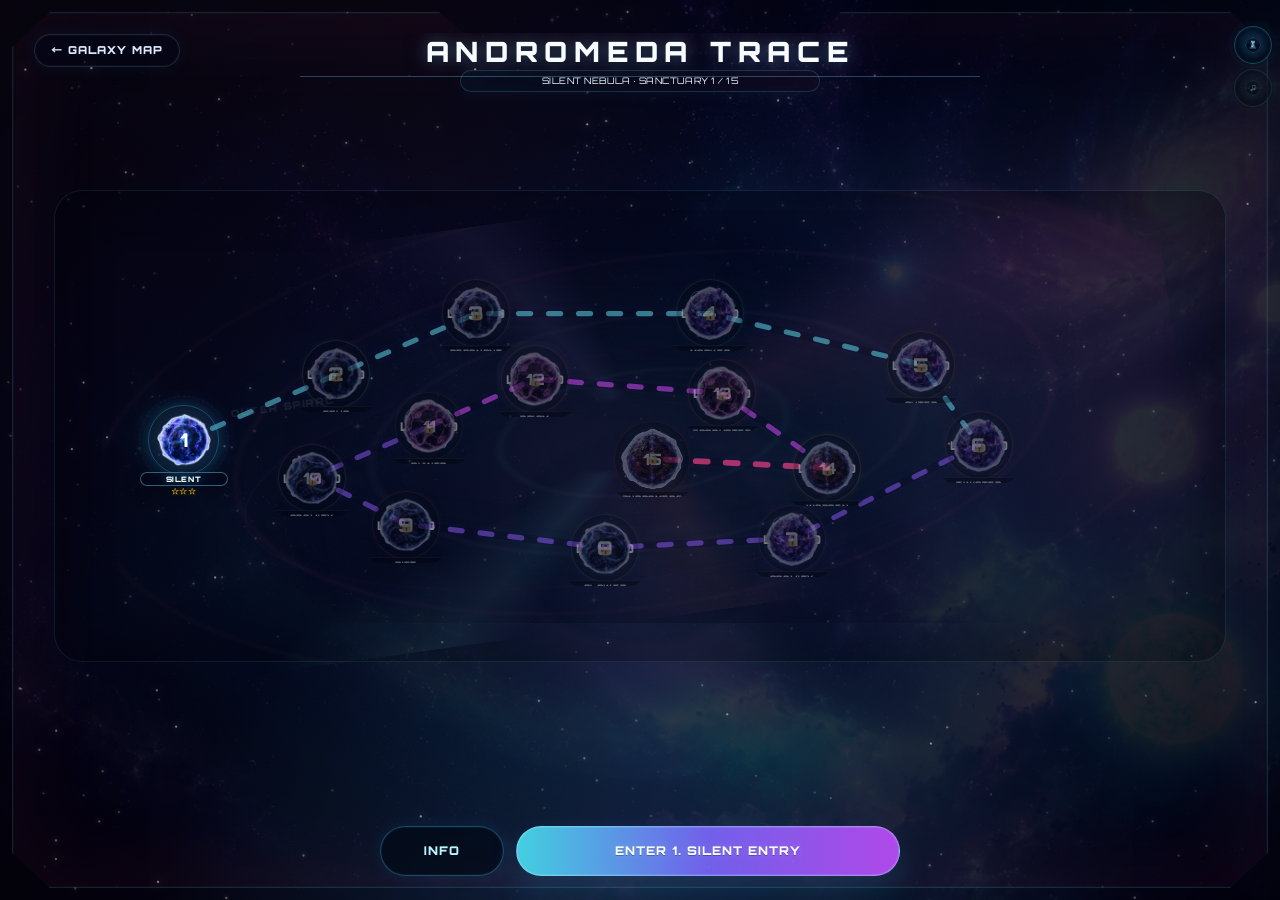
==== commit 8ce4be8b: "원복" ====
--- a/andromeda/index.html
+++ b/andromeda/index.html
@@ -7,8 +7,8 @@
 <link rel="icon" href="data:,">
 <!-- Build: v5 cache-fixed planet unit sprites + animated starfield + upgraded BGM -->
 <link href="https://fonts.googleapis.com/css2?family=Orbitron:wght@400;700;900&family=Noto+Sans+KR:wght@400;500;700;900&display=swap" rel="stylesheet">
-  <link rel="stylesheet" href="src/styles/base.css?v=mobile-combat-ui-align-v145">
-  <link rel="stylesheet" href="src/styles/patches.runtime.css?v=mobile-combat-ui-align-v145">
+  <link rel="stylesheet" href="src/styles/base.css?v=mobile-combat-flow-polish-v140">
+  <link rel="stylesheet" href="src/styles/patches.runtime.css?v=mobile-combat-flow-polish-v140">
 
 
 <!-- v189-cleanup-summary: exact duplicate style/script blocks removed; final patch order preserved. -->
@@ -334,13 +334,13 @@
 </div>
 
 <script src="src/scripts/clean-runtime.v38.js"></script>
-<script src="src/scripts/game-core.js?prd-flow=20260609-v145-mobile-combat-ui-align"></script>
+<script src="src/scripts/game-core.js?prd-flow=20260608-v140-mobile-combat-flow-polish"></script>
 <script src="src/scripts/stage-map-controller.v46.js?prd-flow=20260607-v110-result-core-v116"></script>
 
 <script src="src/scripts/armory-base.js"></script>
 
 
-<script src="src/scripts/patches.runtime.js?prd-flow=20260609-v145-mobile-combat-ui-align"></script>
+<script src="src/scripts/patches.runtime.js?prd-flow=20260608-v140-mobile-combat-flow-polish"></script>
 <script src="src/scripts/map-hud-recovery.v83.js?prd-flow=20260607"></script>
 <script src="src/scripts/galaxy-map-controller.v23.js"></script>
 <script src="src/scripts/andromeda-direct-boot.v34.js"></script>
--- a/andromeda/src/styles/patches.runtime.css
+++ b/andromeda/src/styles/patches.runtime.css
@@ -13,7 +13,6 @@
   --v74-sub:#a2c6dd;
   --v74-shadow:0 18px 42px rgba(2,6,23,.42), 0 0 20px rgba(6,182,255,.06);
 }
-
 /* STEP 1 ONLY: Main menu + Galaxy map */
 #menu{
   background:
@@ -2128,6 +2127,20403 @@
   }
 }
 
+/* V140 MOBILE COMBAT SAFE CONTROLS
+   Compact the landscape command stack and shift utility buttons away from the
+   iPhone landscape notch so neither layer covers the core/playfield. */
+@media (orientation:landscape) and (max-height:520px){
+  body.prd-combat-ui-active:not(.prd-map-ui-active) #combatHudCommands,
+  body.prd-vp-landscape.prd-combat-ui-active:not(.prd-map-ui-active) #combatHudCommands{
+    right:calc(6px + env(safe-area-inset-right,0px)) !important;
+    bottom:calc(24px + env(safe-area-inset-bottom,0px)) !important;
+    width:var(--v34-command-width,82px) !important;
+    min-width:0 !important;
+    max-width:var(--v34-command-width,82px) !important;
+  }
+  body.prd-combat-ui-active:not(.prd-map-ui-active) #combatHudCommands .battleActions,
+  body.prd-vp-landscape.prd-combat-ui-active:not(.prd-map-ui-active) #combatHudCommands .battleActions{
+    gap:4px !important;
+    padding:5px !important;
+    border-radius:13px !important;
+  }
+  body.prd-combat-ui-active:not(.prd-map-ui-active) #combatHudCommands #summonBtn,
+  body.prd-combat-ui-active:not(.prd-map-ui-active) #combatHudCommands #mergeBtn,
+  body.prd-combat-ui-active:not(.prd-map-ui-active) #combatHudCommands #speedBtn,
+  body.prd-combat-ui-active:not(.prd-map-ui-active) #combatHudCommands #pauseBtn,
+  body.prd-vp-landscape.prd-combat-ui-active:not(.prd-map-ui-active) #combatHudCommands button{
+    height:var(--v34-command-button-height,28px) !important;
+    min-height:var(--v34-command-button-height,28px) !important;
+    max-height:var(--v34-command-button-height,28px) !important;
+    padding:0 4px !important;
+    font-size:8.5px !important;
+    letter-spacing:0 !important;
+  }
+  body.prd-combat-ui-active:not(.prd-map-ui-active) #field .fieldTopControls,
+  body.prd-combat-ui-active:not(.prd-map-ui-active) #combatHudOverlay .fieldTopControls,
+  body.prd-combat-ui-active:not(.prd-map-ui-active) #combatHudTopLine .fieldTopControls{
+    right:calc(62px + var(--v34-command-safe,0px) + env(safe-area-inset-right,0px)) !important;
+    top:calc(6px + var(--prd-status-top-offset,0px)) !important;
+    gap:7px !important;
+  }
+  body.prd-combat-ui-active:not(.prd-map-ui-active) #field .fieldTopControls .fieldIconBtn,
+  body.prd-combat-ui-active:not(.prd-map-ui-active) #field .fieldTopControls #towerMenuBtn,
+  body.prd-combat-ui-active:not(.prd-map-ui-active) #field .fieldTopControls #audioBtn,
+  body.prd-combat-ui-active:not(.prd-map-ui-active) #combatHudOverlay .fieldTopControls .fieldIconBtn,
+  body.prd-combat-ui-active:not(.prd-map-ui-active) #combatHudOverlay .fieldTopControls #towerMenuBtn,
+  body.prd-combat-ui-active:not(.prd-map-ui-active) #combatHudOverlay .fieldTopControls #audioBtn,
+  body.prd-combat-ui-active:not(.prd-map-ui-active) #combatHudTopLine .fieldTopControls .fieldIconBtn,
+  body.prd-combat-ui-active:not(.prd-map-ui-active) #combatHudTopLine .fieldTopControls #towerMenuBtn,
+  body.prd-combat-ui-active:not(.prd-map-ui-active) #combatHudTopLine .fieldTopControls #audioBtn{
+    width:42px !important;
+    height:42px !important;
+    min-width:42px !important;
+    min-height:42px !important;
+  }
+}
+
+/* ===== v196-close-wallet-refine ===== */
+/* v196: make the close button read clearly as a close action and give the shard currency more presence. */
+#towerPopup .towerPopupClose{
+  display:flex !important;
+  align-items:center !important;
+  justify-content:center !important;
+  width:90px !important;
+  height:60px !important;
+  min-width:90px !important;
+  min-height:60px !important;
+  padding:0 14px !important;
+  border-radius:0 !important;
+  clip-path:polygon(14px 0,calc(100% - 14px) 0,100% 14px,100% calc(100% - 14px),calc(100% - 14px) 100%,14px 100%,0 calc(100% - 14px),0 14px) !important;
+  background:linear-gradient(180deg,rgba(12,36,62,.97),rgba(3,12,28,.98)) !important;
+  border:1px solid rgba(99,222,255,.48) !important;
+  box-shadow:0 0 0 1px rgba(255,255,255,.04) inset,0 0 16px rgba(71,222,255,.14) !important;
+  color:#f2fbff !important;
+  font-size:18px !important;
+  font-weight:900 !important;
+  letter-spacing:-.04em !important;
+  text-shadow:0 0 14px rgba(255,255,255,.12) !important;
+  line-height:1 !important;
+  white-space:nowrap !important;
+}
+#towerPopup .towerPopupClose::before,
+#towerPopup .towerPopupClose::after{
+  display:none !important;
+  content:none !important;
+}
+#towerPopup .towerPopupClose:hover,
+#towerPopup .towerPopupClose:focus-visible{
+  transform:translateY(-1px) !important;
+  filter:brightness(1.08) !important;
+  border-color:rgba(122,236,255,.7) !important;
+}
+
+#towerPopup .towerPopupWallet{
+  display:inline-flex !important;
+  align-items:flex-end !important;
+  justify-content:flex-start !important;
+  gap:12px !important;
+  padding:0 !important;
+  background:none !important;
+  border:0 !important;
+  box-shadow:none !important;
+}
+#towerPopup .towerPopupWallet::before,
+#towerPopup .towerPopupWallet::after{
+  display:none !important;
+  content:none !important;
+}
+#towerPopup .towerPopupWallet > span{
+  position:relative !important;
+  display:inline-flex !important;
+  align-items:center !important;
+  gap:10px !important;
+  font-size:20px !important;
+  font-weight:900 !important;
+  color:#dffbff !important;
+  letter-spacing:-.04em !important;
+  line-height:1.05 !important;
+  text-shadow:0 0 12px rgba(78,231,255,.12) !important;
+}
+#towerPopup .towerPopupWallet > span::before{
+  content:"" !important;
+  width:18px !important;
+  height:18px !important;
+  flex:0 0 18px !important;
+  border-radius:50% !important;
+  background:radial-gradient(circle at 38% 36%,#ffffff 0 18%,#9cf3ff 19% 47%,#3ab6ff 48% 72%,rgba(58,182,255,.35) 73% 100%) !important;
+  box-shadow:0 0 14px rgba(83,232,255,.45),0 0 4px rgba(255,255,255,.35) !important;
+}
+#towerPopup .towerPopupWallet > b{
+  font-family:'Orbitron',Pretendard,sans-serif !important;
+  font-size:48px !important;
+  font-weight:900 !important;
+  line-height:.92 !important;
+  letter-spacing:-.04em !important;
+  color:#fff1b5 !important;
+  text-shadow:0 0 10px rgba(255,232,153,.18),0 0 20px rgba(97,228,255,.10) !important;
+}
+@media (max-width:720px){
+  #towerPopup .towerPopupClose{
+    width:70px !important;
+    height:48px !important;
+    min-width:70px !important;
+    min-height:48px !important;
+    font-size:15px !important;
+  }
+  #towerPopup .towerPopupWallet{gap:8px !important;}
+  #towerPopup .towerPopupWallet > span{font-size:15px !important;gap:8px !important;}
+  #towerPopup .towerPopupWallet > span::before{width:14px !important;height:14px !important;flex-basis:14px !important;}
+  #towerPopup .towerPopupWallet > b{font-size:32px !important;}
+}
+
+/* ===== v197-wallet-emphasis ===== */
+/* v197: keep the shard counter simple text-only, but make it feel like an important currency. */
+#towerPopup .towerPopupWallet{
+  margin-top:10px !important;
+  display:flex !important;
+  align-items:flex-end !important;
+  gap:12px !important;
+}
+#towerPopup .towerPopupWallet .towerWalletItem.shard,
+#towerPopup .towerPopupWallet:not(:has(.towerWalletItem)){
+  position:relative !important;
+  display:inline-flex !important;
+  align-items:flex-end !important;
+  gap:12px !important;
+  padding:0 0 6px 0 !important;
+}
+#towerPopup .towerPopupWallet .towerWalletItem.shard::before,
+#towerPopup .towerPopupWallet:not(:has(.towerWalletItem))::before{
+  content:"" !important;
+  display:inline-block !important;
+  width:20px !important;
+  height:20px !important;
+  min-width:20px !important;
+  border-radius:50% !important;
+  align-self:center !important;
+  background:radial-gradient(circle at 38% 36%,#ffffff 0 18%,#c7fbff 19% 35%,#6ad7ff 36% 58%,#1b7de0 59% 76%,rgba(28,125,224,.18) 77% 100%) !important;
+  box-shadow:0 0 16px rgba(98,229,255,.48),0 0 4px rgba(255,255,255,.34) !important;
+}
+#towerPopup .towerPopupWallet .towerWalletItem.shard::after,
+#towerPopup .towerPopupWallet:not(:has(.towerWalletItem))::after{
+  content:"" !important;
+  position:absolute !important;
+  left:0 !important;
+  right:auto !important;
+  bottom:0 !important;
+  width:100% !important;
+  height:1px !important;
+  background:linear-gradient(90deg,rgba(100,232,255,.45),rgba(100,232,255,.12),transparent 92%) !important;
+}
+#towerPopup .towerPopupWallet .towerWalletItem.shard span,
+#towerPopup .towerPopupWallet > span{
+  font-size:18px !important;
+  line-height:1.05 !important;
+  font-weight:900 !important;
+  color:#8feeff !important;
+  letter-spacing:-0.04em !important;
+  text-transform:none !important;
+  text-shadow:0 0 10px rgba(95,230,255,.16) !important;
+}
+#towerPopup .towerPopupWallet .towerWalletItem.shard b,
+#towerPopup .towerPopupWallet > b{
+  font-family:'Orbitron',Pretendard,sans-serif !important;
+  font-size:40px !important;
+  line-height:.88 !important;
+  font-weight:900 !important;
+  color:#fff2af !important;
+  letter-spacing:-0.04em !important;
+  text-shadow:0 0 12px rgba(255,231,140,.18),0 0 24px rgba(92,225,255,.10) !important;
+}
+@media (max-width:720px){
+  #towerPopup .towerPopupWallet{margin-top:8px !important;gap:8px !important;}
+  #towerPopup .towerPopupWallet .towerWalletItem.shard,
+  #towerPopup .towerPopupWallet:not(:has(.towerWalletItem)){gap:8px !important;padding-bottom:4px !important;}
+  #towerPopup .towerPopupWallet .towerWalletItem.shard::before,
+  #towerPopup .towerPopupWallet:not(:has(.towerWalletItem))::before{width:15px !important;height:15px !important;min-width:15px !important;}
+  #towerPopup .towerPopupWallet .towerWalletItem.shard span,
+  #towerPopup .towerPopupWallet > span{font-size:14px !important;}
+  #towerPopup .towerPopupWallet .towerWalletItem.shard b,
+  #towerPopup .towerPopupWallet > b{font-size:28px !important;}
+}
+
+/* ===== v198-wallet-orange-fix ===== */
+/* v198: make shard wallet easier to read, prevent number clipping, and switch icon to orange. */
+#towerPopup .towerPopupWallet{
+  overflow:visible !important;
+  max-width:none !important;
+}
+#towerPopup .towerWalletItem.shard,
+#towerPopup .towerPopupWallet:not(:has(.towerWalletItem)){
+  width:auto !important;
+  min-width:214px !important;
+  max-width:none !important;
+  overflow:visible !important;
+  grid-template-columns:24px minmax(68px,1fr) auto !important;
+  gap:10px !important;
+  padding:0 16px 0 12px !important;
+}
+#towerPopup .towerWalletItem.shard::before,
+#towerPopup .towerPopupWallet:not(:has(.towerWalletItem))::before{
+  background:radial-gradient(circle at 36% 34%,#fff7d1 0 16%,#ffd489 17% 36%,#ffae41 37% 58%,#ff7f1c 59% 76%,rgba(255,127,28,.14) 77% 100%) !important;
+  box-shadow:0 0 16px rgba(255,165,61,.48),0 0 5px rgba(255,223,140,.34) !important;
+}
+#towerPopup .towerWalletItem.shard span,
+#towerPopup .towerPopupWallet > span{
+  color:#ffc35a !important;
+}
+#towerPopup .towerWalletItem.shard b,
+#towerPopup .towerPopupWallet > b{
+  color:#fff1a4 !important;
+  display:inline-block !important;
+  min-width:2.2ch !important;
+  padding-right:4px !important;
+  line-height:1 !important;
+  overflow:visible !important;
+}
+@media (max-width:720px){
+  #towerPopup .towerWalletItem.shard,
+  #towerPopup .towerPopupWallet:not(:has(.towerWalletItem)){
+    min-width:154px !important;
+    grid-template-columns:18px minmax(46px,1fr) auto !important;
+    gap:7px !important;
+    padding:0 10px 0 8px !important;
+  }
+  #towerPopup .towerWalletItem.shard::before,
+  #towerPopup .towerPopupWallet:not(:has(.towerWalletItem))::before{
+    width:18px !important;
+    height:18px !important;
+    min-width:18px !important;
+  }
+  #towerPopup .towerWalletItem.shard b,
+  #towerPopup .towerPopupWallet > b{
+    min-width:2ch !important;
+    padding-right:2px !important;
+  }
+}
+@media (min-width:721px){
+  #towerPopup .towerWalletItem.shard,
+  #towerPopup .towerPopupWallet:not(:has(.towerWalletItem)){
+    min-width:228px !important;
+  }
+}
+
+/* ===== v202-wallet-icon-center-with-shard-text ===== */
+/* v202: place the shard icon lower so its visual center matches the vertical center of the "성혼 조각" text row. */
+#towerPopup .towerWalletItem.shard::before,
+#towerPopup .towerPopupWallet:not(:has(.towerWalletItem))::before{
+  top:calc(50% + 12px) !important;
+  transform:translateY(-50%) !important;
+}
+@media (max-width:720px){
+  #towerPopup .towerWalletItem.shard::before,
+  #towerPopup .towerPopupWallet:not(:has(.towerWalletItem))::before{
+    top:calc(50% + 13px) !important;
+  }
+}
+
+/* ===== v203-wallet-icon-row-align-final ===== */
+/* v203: stop absolutely positioning the shard icon and align it as a normal grid item with the shard text row. */
+#towerPopup .towerPopupWallet{
+  align-items:center !important;
+}
+#towerPopup .towerWalletItem.shard,
+#towerPopup .towerPopupWallet:not(:has(.towerWalletItem)){
+  display:grid !important;
+  grid-template-columns:20px auto auto !important;
+  align-items:center !important;
+  column-gap:10px !important;
+  row-gap:0 !important;
+  padding:0 !important;
+}
+#towerPopup .towerWalletItem.shard::before,
+#towerPopup .towerPopupWallet:not(:has(.towerWalletItem))::before{
+  position:static !important;
+  left:auto !important;
+  top:auto !important;
+  transform:none !important;
+  display:block !important;
+  margin:6px 0 0 0 !important;
+  align-self:center !important;
+  justify-self:start !important;
+}
+#towerPopup .towerWalletItem.shard span,
+#towerPopup .towerPopupWallet > span,
+#towerPopup .towerWalletItem.shard b,
+#towerPopup .towerPopupWallet > b{
+  align-self:center !important;
+}
+@media (max-width:720px){
+  #towerPopup .towerWalletItem.shard,
+  #towerPopup .towerPopupWallet:not(:has(.towerWalletItem)){
+    grid-template-columns:18px auto auto !important;
+    column-gap:8px !important;
+  }
+  #towerPopup .towerWalletItem.shard::before,
+  #towerPopup .towerPopupWallet:not(:has(.towerWalletItem))::before{
+    margin-top:5px !important;
+  }
+}
+
+/* ===== v204-close-button-clear-label-final ===== */
+/* v204: redesign the armory close button so it reads clearly as a close action, not a percent sign. */
+#towerPopup .towerPopupClose{
+  width:76px !important;
+  height:76px !important;
+  min-width:76px !important;
+  min-height:76px !important;
+  padding:0 !important;
+  display:flex !important;
+  align-items:center !important;
+  justify-content:center !important;
+  overflow:hidden !important;
+  background:
+    linear-gradient(180deg, rgba(16,44,72,.98), rgba(5,16,34,.99)) !important;
+  border:1px solid rgba(98,229,255,.42) !important;
+  border-radius:0 !important;
+  clip-path:polygon(16px 0,calc(100% - 16px) 0,100% 16px,100% calc(100% - 16px),calc(100% - 16px) 100%,16px 100%,0 calc(100% - 16px),0 16px) !important;
+  box-shadow:
+    inset 0 0 0 1px rgba(255,255,255,.06),
+    inset 0 -10px 20px rgba(0,0,0,.18),
+    0 0 18px rgba(62,223,255,.12) !important;
+  color:#eefcff !important;
+  font-family:Pretendard,'Noto Sans KR',sans-serif !important;
+  font-size:17px !important;
+  font-weight:900 !important;
+  line-height:1 !important;
+  letter-spacing:-.05em !important;
+  text-shadow:0 0 12px rgba(255,255,255,.12) !important;
+  text-indent:0 !important;
+  white-space:nowrap !important;
+}
+#towerPopup .towerPopupClose::before,
+#towerPopup .towerPopupClose::after,
+#towerPopup .towerPopupClose span,
+#towerPopup .towerPopupClose i{
+  content:none !important;
+  display:none !important;
+}
+#towerPopup .towerPopupClose:hover,
+#towerPopup .towerPopupClose:focus-visible{
+  border-color:rgba(124,238,255,.72) !important;
+  filter:brightness(1.08) !important;
+  transform:translateY(-1px) !important;
+  box-shadow:
+    inset 0 0 0 1px rgba(255,255,255,.08),
+    inset 0 -10px 20px rgba(0,0,0,.16),
+    0 0 24px rgba(62,223,255,.18) !important;
+}
+#towerPopup .towerPopupClose:active{
+  transform:translateY(0) scale(.99) !important;
+}
+#towerPopup .towerPopupClose > *{pointer-events:none !important;}
+@media (max-width:720px){
+  #towerPopup .towerPopupClose{
+    width:66px !important;
+    height:66px !important;
+    min-width:66px !important;
+    min-height:66px !important;
+    font-size:15px !important;
+  }
+}
+
+/* ===== v186-armory-common-balance-fix ===== */
+/* v186: final balance pass for Common Research / Plate detail layout.
+   Fixes the visibly stretched right detail column seen after opening the armory,
+   especially the single-column info cards and over-tall upgrade dock. */
+#towerPopup[data-active-tab="common"] .towerPopupBody,
+#towerPopup[data-active-tab="plate"] .towerPopupBody{
+  grid-template-columns:104px minmax(0,1fr) !important;
+  gap:12px !important;
+}
+#towerPopup[data-active-tab="common"] .towerPopupList,
+#towerPopup[data-active-tab="plate"] .towerPopupList,
+#towerPopup[data-active-tab="common"] .towerPopupList.commonList,
+#towerPopup[data-active-tab="plate"] .towerPopupList.commonList{
+  width:104px !important;
+  min-width:104px !important;
+  max-width:104px !important;
+  flex:0 0 104px !important;
+  align-items:center !important;
+  gap:10px !important;
+  padding:10px 8px !important;
+}
+#towerPopup[data-active-tab="common"] .commonResearchItem,
+#towerPopup[data-active-tab="plate"] .plateInfoItem{
+  width:88px !important;
+  height:88px !important;
+  min-width:88px !important;
+  min-height:88px !important;
+  max-width:88px !important;
+  max-height:88px !important;
+  margin:0 auto !important;
+}
+#towerPopup[data-active-tab="common"] .towerPopupDetail,
+#towerPopup[data-active-tab="plate"] .towerPopupDetail{
+  padding:18px 18px 16px !important;
+}
+#towerPopup[data-active-tab="common"] .armoryCommonHero,
+#towerPopup[data-active-tab="plate"] .v164PlateHero{
+  margin:0 0 12px !important;
+  padding:0 0 12px !important;
+}
+#towerPopup[data-active-tab="common"] .armoryUpgradeDock{
+  grid-template-columns:minmax(0,1fr) 132px !important;
+  gap:12px !important;
+  min-height:96px !important;
+  margin:0 0 12px !important;
+  padding:14px 16px !important;
+}
+#towerPopup[data-active-tab="common"] .armoryUpgradeDock b{
+  font-size:16px !important;
+  line-height:1.28 !important;
+  word-break:keep-all !important;
+  overflow-wrap:anywhere !important;
+}
+#towerPopup[data-active-tab="common"] .armoryUpgradeDock span{
+  font-size:12px !important;
+  line-height:1.48 !important;
+}
+#towerPopup[data-active-tab="common"] .commonResearchBuy{
+  min-height:44px !important;
+  height:auto !important;
+  align-self:stretch !important;
+  font-size:14px !important;
+}
+#towerPopup[data-active-tab="common"] .armoryQuickGrid.v164InfoGrid,
+#towerPopup[data-active-tab="plate"] .armoryQuickGrid.v164InfoGrid{
+  display:grid !important;
+  grid-template-columns:repeat(2,minmax(0,1fr)) !important;
+  gap:10px !important;
+  margin:12px 0 12px !important;
+}
+#towerPopup[data-active-tab="common"] .armoryQuickGrid.v164InfoGrid .armoryQuickCard,
+#towerPopup[data-active-tab="plate"] .armoryQuickGrid.v164InfoGrid .armoryQuickCard{
+  min-width:0 !important;
+  min-height:84px !important;
+  padding:12px 14px !important;
+}
+#towerPopup[data-active-tab="common"] .armoryQuickGrid.v164InfoGrid .armoryQuickCard small,
+#towerPopup[data-active-tab="plate"] .armoryQuickGrid.v164InfoGrid .armoryQuickCard small{
+  font-size:10px !important;
+  line-height:1.1 !important;
+  margin-bottom:6px !important;
+  white-space:nowrap !important;
+}
+#towerPopup[data-active-tab="common"] .armoryQuickGrid.v164InfoGrid .armoryQuickCard b,
+#towerPopup[data-active-tab="plate"] .armoryQuickGrid.v164InfoGrid .armoryQuickCard b{
+  font-size:14px !important;
+  line-height:1.28 !important;
+  letter-spacing:-.02em !important;
+  word-break:keep-all !important;
+  overflow-wrap:anywhere !important;
+}
+#towerPopup[data-active-tab="common"] .v164Section,
+#towerPopup[data-active-tab="plate"] .v164Section{
+  margin:0 0 10px !important;
+  padding:12px 14px !important;
+}
+@media (max-width:760px){
+  #towerPopup[data-active-tab="common"] .towerPopupBody,
+  #towerPopup[data-active-tab="plate"] .towerPopupBody{
+    grid-template-columns:84px minmax(0,1fr) !important;
+    gap:8px !important;
+  }
+  #towerPopup[data-active-tab="common"] .towerPopupList,
+  #towerPopup[data-active-tab="plate"] .towerPopupList,
+  #towerPopup[data-active-tab="common"] .towerPopupList.commonList,
+  #towerPopup[data-active-tab="plate"] .towerPopupList.commonList{
+    width:84px !important;
+    min-width:84px !important;
+    max-width:84px !important;
+    flex-basis:84px !important;
+    padding:8px 4px !important;
+    gap:8px !important;
+  }
+  #towerPopup[data-active-tab="common"] .commonResearchItem,
+  #towerPopup[data-active-tab="plate"] .plateInfoItem{
+    width:68px !important;
+    height:74px !important;
+    min-width:68px !important;
+    min-height:74px !important;
+    max-width:68px !important;
+    max-height:74px !important;
+  }
+  #towerPopup[data-active-tab="common"] .armoryUpgradeDock{
+    grid-template-columns:1fr !important;
+  }
+  #towerPopup[data-active-tab="common"] .armoryQuickGrid.v164InfoGrid,
+  #towerPopup[data-active-tab="plate"] .armoryQuickGrid.v164InfoGrid{
+    grid-template-columns:1fr !important;
+    gap:8px !important;
+  }
+}
+
+/* ===== v187-wallet-text-lower-fix ===== */
+/* v187: move only the shard label/number slightly downward in the armory header. */
+#towerPopup .towerWalletItem span,
+#towerPopup .towerWalletItem b,
+#towerPopup #towerPopupWallet > span,
+#towerPopup #towerPopupWallet > b{
+  position:relative !important;
+  top:4px !important;
+}
+@media (max-width:760px){
+  #towerPopup .towerWalletItem span,
+  #towerPopup .towerWalletItem b,
+  #towerPopup #towerPopupWallet > span,
+  #towerPopup #towerPopupWallet > b{
+    top:3px !important;
+  }
+}
+
+/* ===== v33-landscape-right-edge-tighten ===== */
+/* v33: nudge landscape right-side battle UI closer to the right edge. */
+@media (orientation: landscape){
+  #combatHudTopLine{
+    right:8px !important;
+    left:12px !important;
+  }
+  #combatHudCommands{
+    right:4px !important;
+    bottom:8px !important;
+  }
+}
+
+/* ===== v34-compact-top-hud-no-selection-block ===== */
+/* v34: shrink battle top HUD so grid/tower selection remains visible and clickable. */
+#combatHudTopLine,
+#combatHudTopLine #combatHudLeft,
+#combatHudTopLine #combatHudRight,
+#combatHudTopLine #combatHudMeta,
+#combatHudTopLine #combatHudStatsWrap,
+#combatHudTopLine .battleStageLine,
+#combatHudTopLine .battleStatLine,
+#combatHudTopLine .battleStatLine .stat,
+#combatHudTopLine .compactWave,
+#combatHudTopLine .bar.compactWave{
+  pointer-events:none !important;
+}
+#combatHudTopLine #combatHudButtons,
+#combatHudTopLine .fieldTopControls,
+#combatHudTopLine .fieldTopControls *,
+#combatHudTopLine #combatHudButtons *{
+  pointer-events:auto !important;
+}
+@media (orientation: landscape){
+  #field{
+    --hud-edge-y:5px !important;
+    --hud-edge-x:8px !important;
+    --hud-top-gap:clamp(4px,.7vw,8px) !important;
+    --hud-item-gap:clamp(3px,.5vw,6px) !important;
+  }
+  #combatHudTopLine{
+    top:5px !important;
+    left:8px !important;
+    right:6px !important;
+    gap:clamp(4px,.7vw,8px) !important;
+    align-items:flex-start !important;
+    max-height:26px !important;
+  }
+  #combatHudTopLine #combatHudLeft{
+    flex:0 0 clamp(104px, 12vw, 152px) !important;
+    max-width:clamp(104px, 12vw, 152px) !important;
+    gap:3px !important;
+  }
+  #combatHudTopLine .battleStageLine{
+    height:22px !important;
+    min-height:22px !important;
+    max-height:22px !important;
+    padding:0 8px !important;
+    border-radius:999px !important;
+  }
+  #combatHudTopLine .battleStageLine .value{
+    font-size:clamp(10px,1.05vw,14px) !important;
+    letter-spacing:-.055em !important;
+  }
+  #combatHudTopLine .compactWave,
+  #combatHudTopLine .bar.compactWave{
+    height:2px !important;
+    min-height:2px !important;
+    margin-top:2px !important;
+    border-width:0 !important;
+    opacity:.78 !important;
+  }
+  #combatHudTopLine .battleStatLine.statGrid{
+    gap:clamp(3px,.45vw,6px) !important;
+  }
+  #combatHudTopLine .battleStatLine .stat{
+    height:22px !important;
+    min-height:22px !important;
+    max-height:22px !important;
+    min-width:clamp(30px,3.8vw,50px) !important;
+    max-width:clamp(38px,5.4vw,68px) !important;
+    padding:0 6px !important;
+    gap:2px !important;
+  }
+  #combatHudTopLine .battleStatLine .value,
+  #combatHudTopLine .battleStatLine #exp{
+    font-size:clamp(9px,1vw,12px) !important;
+    letter-spacing:-.055em !important;
+  }
+  #combatHudTopLine .battleStatLine .miniBar{
+    flex-basis:16px !important;
+    width:16px !important;
+    height:2px !important;
+  }
+  #combatHudTopLine .fieldTopControls .fieldIconBtn,
+  #combatHudTopLine .fieldTopControls #towerMenuBtn,
+  #combatHudTopLine .fieldTopControls #audioBtn{
+    width:26px !important;
+    height:26px !important;
+    min-width:26px !important;
+    min-height:26px !important;
+    max-width:26px !important;
+    max-height:26px !important;
+    flex:0 0 26px !important;
+  }
+  #combatHudTopLine .fieldTopControls .fieldIconBtn img,
+  #combatHudTopLine .fieldTopControls #towerMenuBtn img,
+  #combatHudTopLine .fieldTopControls #audioBtn img{
+    width:13px !important;
+    height:13px !important;
+  }
+}
+@media (orientation: portrait){
+  #combatHudTopLine{
+    top:8px !important;
+  }
+  #combatHudTopLine .battleStageLine{
+    height:28px !important;
+    min-height:28px !important;
+    max-height:28px !important;
+  }
+  #combatHudTopLine .battleStatLine .stat{
+    height:28px !important;
+    min-height:28px !important;
+    max-height:28px !important;
+  }
+  #combatHudTopLine .fieldTopControls .fieldIconBtn,
+  #combatHudTopLine .fieldTopControls #towerMenuBtn,
+  #combatHudTopLine .fieldTopControls #audioBtn{
+    width:34px !important;
+    height:34px !important;
+    min-width:34px !important;
+    min-height:34px !important;
+    max-width:34px !important;
+    max-height:34px !important;
+    flex-basis:34px !important;
+  }
+}
+
+/* ===== v37-fix-original-command-hitbox ===== */
+/* v37: kill the invisible original command hitbox.
+   The real game buttons (#summonBtn/#mergeBtn/#speedBtn/#pauseBtn) stay in the DOM
+   only as logic sources for the proxy docks. They must never receive pointer hits
+   over the battlefield. */
+#combatHudCommands,
+#combatHudCommands .battleActions,
+#combatHudCommands .battleActions .row,
+#combatHudCommands .battleActions .row3{
+  position:fixed !important;
+  left:-10000px !important;
+  top:-10000px !important;
+  right:auto !important;
+  bottom:auto !important;
+  width:1px !important;
+  height:1px !important;
+  min-width:1px !important;
+  min-height:1px !important;
+  max-width:1px !important;
+  max-height:1px !important;
+  margin:0 !important;
+  padding:0 !important;
+  overflow:hidden !important;
+  opacity:0 !important;
+  visibility:hidden !important;
+  pointer-events:none !important;
+  z-index:-1 !important;
+  transform:none !important;
+  clip-path:inset(50%) !important;
+}
+#combatHudCommands *,
+#combatHudCommands #summonBtn,
+#combatHudCommands #mergeBtn,
+#combatHudCommands #speedBtn,
+#combatHudCommands #pauseBtn{
+  opacity:0 !important;
+  visibility:hidden !important;
+  pointer-events:none !important;
+}
+#combatHudCommandsLandscapeDock,
+#combatHudCommandsPortraitDock,
+#combatHudCommandsLandscapeDock *,
+#combatHudCommandsPortraitDock *{
+  opacity:1 !important;
+  visibility:visible !important;
+  pointer-events:auto !important;
+  clip-path:none !important;
+}
+@media (orientation:landscape){
+  #combatHudCommandsLandscapeDock{display:block !important;right:4px !important;bottom:8px !important;z-index:80 !important;}
+  #combatHudCommandsPortraitDock{display:none !important;}
+}
+@media (orientation:portrait){
+  #combatHudCommandsPortraitDock{display:block !important;z-index:80 !important;}
+  #combatHudCommandsLandscapeDock{display:none !important;}
+}
+
+/* ===== v84-asset-applied-armory ===== */
+#towerPopup{
+  --tp-cyan:#25e7ff;
+  --tp-cyan-soft:rgba(37,231,255,.32);
+  --tp-line:rgba(90,208,255,.22);
+  --tp-panel:#030c1d;
+  --tp-panel-2:#07152b;
+  --tp-ink:#eff7ff;
+  --tp-mute:#9fb6cb;
+}
+#towerPopup .towerPopupPanel{
+  width:min(840px,calc(100vw - 34px)) !important;
+  max-height:min(840px,calc(100dvh - 26px)) !important;
+  border-radius:0 !important;
+  clip-path:polygon(24px 0,calc(100% - 24px) 0,100% 24px,100% calc(100% - 24px),calc(100% - 24px) 100%,24px 100%,0 calc(100% - 24px),0 24px) !important;
+  background:
+    radial-gradient(circle at 50% 0%,rgba(26,148,255,.12),transparent 34%),
+    linear-gradient(90deg,#051021 0%,#07204c 48%,#051021 100%) !important;
+  border:1px solid rgba(73,196,255,.26) !important;
+  box-shadow:0 32px 90px rgba(0,0,0,.62),0 0 0 1px rgba(15,33,64,.88) inset,0 0 44px rgba(27,137,255,.14) !important;
+  overflow:hidden !important;
+}
+#towerPopup .towerPopupPanel::before{
+  content:"";position:absolute;inset:0;pointer-events:none;z-index:0;
+  background:url('../../assets/images/ui/armory/frame_outer.png') center/100% 100% no-repeat;
+  opacity:.52;mix-blend-mode:screen;
+}
+#towerPopup .towerPopupPanel::after{
+  content:"";position:absolute;inset:12px;pointer-events:none;z-index:0;
+  border:1px solid rgba(75,193,255,.14);
+  clip-path:polygon(18px 0,calc(100% - 18px) 0,100% 18px,100% calc(100% - 18px),calc(100% - 18px) 100%,18px 100%,0 calc(100% - 18px),0 18px);
+  opacity:.9;
+}
+#towerPopup .towerPopupHeader,
+#towerPopup .towerPopupTabs,
+#towerPopup .towerPopupBody{position:relative;z-index:2;}
+#towerPopup .towerPopupHeader{
+  display:grid !important;grid-template-columns:minmax(0,1fr) auto auto !important;align-items:start !important;gap:18px !important;
+  padding:36px 34px 12px !important;border:0 !important;
+}
+#towerPopup .towerPopupKicker{
+  font-size:10px !important;letter-spacing:.18em !important;color:#35e9ff !important;font-weight:900 !important;
+  text-shadow:0 0 10px rgba(53,233,255,.22);
+}
+#towerPopup .towerPopupTitle{
+  margin-top:6px !important;font-family:Pretendard,'Noto Sans KR',sans-serif !important;font-size:34px !important;line-height:1.02 !important;
+  letter-spacing:-.065em !important;font-weight:950 !important;color:#fff !important;
+}
+#towerPopup .towerPopupWallet{
+  justify-self:end !important;display:flex !important;align-items:center !important;gap:10px !important;height:auto !important;min-width:0 !important;padding:0 !important;
+  background:none !important;border:0 !important;box-shadow:none !important;
+}
+#towerPopup .towerPopupWallet::before{display:none !important;content:none !important;}
+#towerPopup .towerWalletItem{
+  position:relative;display:flex;align-items:center;gap:10px;min-width:138px;padding:10px 14px 10px 40px;
+  background:linear-gradient(180deg,rgba(7,18,40,.86),rgba(4,11,25,.96));
+  border:1px solid rgba(84,201,255,.22);
+  clip-path:polygon(14px 0,100% 0,100% calc(100% - 14px),calc(100% - 14px) 100%,0 100%,0 14px);
+  box-shadow:0 0 22px rgba(34,231,255,.08),inset 0 1px 0 rgba(255,255,255,.06);
+}
+#towerPopup .towerWalletItem::before{
+  content:"";position:absolute;left:12px;top:50%;transform:translateY(-50%);width:18px;height:18px;border-radius:50%;
+  box-shadow:0 0 16px rgba(34,231,255,.42);
+}
+#towerPopup .towerWalletItem.shard::before{background:radial-gradient(circle,#ffffff 0 24%,#6cf6ff 25% 58%,#0aa2ff 59% 100%);}
+#towerPopup .towerWalletItem.gold::before{background:radial-gradient(circle,#fff7b0 0 22%,#ffd24d 23% 58%,#ff9b1a 59% 100%);box-shadow:0 0 16px rgba(255,179,59,.38);}
+#towerPopup .towerWalletItem span{font-size:11px !important;color:var(--tp-mute) !important;font-weight:850 !important;letter-spacing:-.02em !important;white-space:nowrap;}
+#towerPopup .towerWalletItem b{font-family:'Orbitron',Pretendard,sans-serif !important;font-size:18px !important;color:#fff !important;line-height:1 !important;letter-spacing:-.015em !important;}
+#towerPopup .towerPopupClose{
+  width:64px !important;height:64px !important;min-height:64px !important;align-self:start !important;border-radius:0 !important;padding:0 !important;
+  background:url('../../assets/images/ui/armory/close_btn.png') center/100% 100% no-repeat !important;border:0 !important;box-shadow:none !important;
+  color:transparent !important;font-size:0 !important;text-shadow:none !important;
+}
+#towerPopup .towerPopupClose::before,#towerPopup .towerPopupClose::after{display:none !important;}
+#towerPopup .towerPopupClose:hover{transform:translateY(-1px) scale(1.02);filter:brightness(1.08);}
+#towerPopup .towerPopupTabs{
+  display:flex !important;gap:12px !important;padding:0 34px 0 !important;margin:6px 0 0 !important;
+}
+#towerPopup .towerPopupTab{
+  position:relative;min-width:214px !important;height:74px !important;padding:0 28px !important;border-radius:0 !important;
+  clip-path:polygon(18px 0,100% 0,100% calc(100% - 18px),calc(100% - 18px) 100%,0 100%,0 18px) !important;
+  background:linear-gradient(180deg,rgba(7,18,40,.84),rgba(4,11,25,.96)) !important;
+  border:1px solid rgba(82,198,255,.22) !important;color:#8da1b8 !important;
+  font-family:Pretendard,'Noto Sans KR',sans-serif !important;font-size:26px !important;font-weight:920 !important;letter-spacing:-.05em !important;box-shadow:none !important;
+}
+#towerPopup .towerPopupTab::before{
+  content:"";position:absolute;inset:0;pointer-events:none;background:url('../../assets/images/ui/armory/tab_frame.png') center/100% 100% no-repeat;opacity:.22;mix-blend-mode:screen;
+}
+#towerPopup .towerPopupTab.active{
+  color:#fff !important;background:linear-gradient(180deg,rgba(23,120,170,.60),rgba(4,17,39,.96)) !important;border-color:rgba(53,233,255,.72) !important;
+  box-shadow:0 0 26px rgba(34,231,255,.14),inset 0 0 0 1px rgba(53,233,255,.22) !important;
+}
+#towerPopup .towerPopupTab.active::after{
+  content:"";position:absolute;left:20px;right:20px;bottom:0;height:4px;background:linear-gradient(90deg,transparent,rgba(51,238,255,.95),transparent);
+}
+#towerPopup .towerPopupBody{
+  grid-template-columns:140px minmax(0,1fr) !important;gap:0 !important;padding:0 20px 18px 20px !important;
+  max-height:calc(min(840px,100dvh - 26px) - 164px) !important;
+}
+#towerPopup .towerPopupList,
+#towerPopup .towerPopupList.commonList{
+  position:relative;height:100% !important;max-height:none !important;padding:14px 14px 14px 8px !important;gap:12px !important;overflow:auto !important;
+  background:linear-gradient(180deg,rgba(2,10,24,.72),rgba(2,8,22,.86)) !important;border-right:1px solid rgba(73,196,255,.18) !important;
+}
+#towerPopup .towerPopupList::before,
+#towerPopup .towerPopupDetail::before{
+  content:"";position:absolute;inset:0;pointer-events:none;z-index:0;opacity:.22;mix-blend-mode:screen;
+}
+#towerPopup .towerPopupList::before{background:url('../../assets/images/ui/armory/detail_panel.png') center/100% 100% no-repeat;}
+#towerPopup .towerPopupItem,
+#towerPopup .commonResearchItem{
+  position:relative !important;z-index:1 !important;width:92px !important;height:92px !important;min-width:92px !important;min-height:92px !important;padding:8px !important;
+  display:grid !important;place-items:center !important;border-radius:0 !important;clip-path:polygon(16px 0,100% 0,100% calc(100% - 16px),calc(100% - 16px) 100%,0 100%,0 16px) !important;
+  background:linear-gradient(180deg,rgba(7,18,40,.86),rgba(4,11,25,.98)) !important;border:1px solid rgba(84,201,255,.18) !important;
+  box-shadow:inset 0 0 0 1px rgba(11,31,58,.94),0 10px 24px rgba(0,0,0,.22) !important;overflow:hidden !important;
+}
+#towerPopup .towerPopupItem::before,
+#towerPopup .commonResearchItem::before{
+  content:"";position:absolute;inset:6px;pointer-events:none;clip-path:polygon(12px 0,100% 0,100% calc(100% - 12px),calc(100% - 12px) 100%,0 100%,0 12px);
+  border:1px solid rgba(84,201,255,.10);background:radial-gradient(circle at 50% 45%,rgba(34,231,255,.07),transparent 56%);
+}
+#towerPopup .towerPopupItem.active,
+#towerPopup .commonResearchItem.active{
+  background:linear-gradient(180deg,rgba(18,104,157,.78),rgba(4,14,33,.98)) !important;border-color:rgba(53,233,255,.82) !important;
+  box-shadow:0 0 0 1px rgba(53,233,255,.24) inset,0 0 26px rgba(34,231,255,.18),0 10px 24px rgba(0,0,0,.30) !important;
+}
+#towerPopup .towerPopupItem.locked img,
+#towerPopup .commonResearchItem.locked img{filter:grayscale(1) brightness(.22) blur(2px) !important;opacity:.34 !important;}
+#towerPopup .towerPopupItem.locked::after,
+#towerPopup .commonResearchItem.locked::after{
+  content:"" !important;position:absolute;right:8px !important;bottom:8px !important;z-index:2;width:22px !important;height:22px !important;
+  background:rgba(2,8,22,.92) url("data:image/svg+xml,%3Csvg xmlns='http://www.w3.org/2000/svg' viewBox='0 0 24 24'%3E%3Cpath fill='%23ffe39b' d='M7 10V8a5 5 0 0 1 10 0v2h1a1 1 0 0 1 1 1v9a1 1 0 0 1-1 1H6a1 1 0 0 1-1-1v-9a1 1 0 0 1 1-1h1Zm2 0h6V8a3 3 0 0 0-6 0v2Z'/%3E%3C/svg%3E") center/14px 14px no-repeat !important;
+  border:1px solid rgba(255,227,155,.34) !important;border-radius:50% !important;box-shadow:0 0 12px rgba(0,0,0,.34) !important;
+}
+#towerPopup .towerPopupThumb,
+#towerPopup .towerPopupThumb img,
+#towerPopup .commonResearchItem img.commonResearchImg{position:relative !important;z-index:1 !important;background:none !important;border:0 !important;}
+#towerPopup .towerPopupThumb{width:74px !important;height:74px !important;display:grid !important;place-items:center !important;}
+#towerPopup .towerPopupThumb img{width:74px !important;height:74px !important;object-fit:contain !important;filter:drop-shadow(0 0 14px rgba(34,231,255,.16)) !important;}
+#towerPopup .commonResearchItem img.commonResearchImg{width:52px !important;height:52px !important;filter:drop-shadow(0 0 14px var(--skill-color,#67e8f9)) brightness(1.08) !important;}
+#towerPopup .towerPopupDetail{
+  position:relative !important;padding:22px 24px 20px !important;border-radius:0 !important;overflow:auto !important;
+  clip-path:polygon(18px 0,100% 0,100% calc(100% - 18px),calc(100% - 18px) 100%,0 100%,0 18px) !important;
+  border:1px solid rgba(84,201,255,.20) !important;background:linear-gradient(180deg,rgba(6,18,42,.86),rgba(3,10,22,.95)) !important;
+}
+#towerPopup .towerPopupDetail::before{background:url('../../assets/images/ui/armory/detail_panel.png') center/100% 100% no-repeat;}
+#towerPopup .towerPopupDetail > *{position:relative;z-index:1;}
+#towerPopup .armoryTowerHero,
+#towerPopup .armoryCommonHero,
+#towerPopup .commonResearchHero{
+  display:grid !important;grid-template-columns:182px minmax(0,1fr) !important;gap:20px !important;align-items:center !important;
+  margin:0 0 18px !important;padding:0 0 16px !important;background:none !important;border:0 !important;border-bottom:1px solid rgba(84,201,255,.14) !important;box-shadow:none !important;
+}
+#towerPopup .armoryTowerThumb,
+#towerPopup .armoryCommonIcon,
+#towerPopup .commonResearchIcon{
+  width:178px !important;height:178px !important;border-radius:0 !important;clip-path:polygon(18px 0,100% 0,100% calc(100% - 18px),calc(100% - 18px) 100%,0 100%,0 18px) !important;
+  background:radial-gradient(circle at 50% 42%,rgba(84,201,255,.10),rgba(5,14,32,.84) 70%) !important;border:1px solid rgba(84,201,255,.18) !important;box-shadow:inset 0 1px 0 rgba(255,255,255,.05),0 0 30px rgba(34,231,255,.06) !important;
+}
+#towerPopup .armoryTowerThumb img{width:168px !important;height:168px !important;filter:drop-shadow(0 0 22px color-mix(in srgb,var(--planet-color,#67e8f9) 24%,transparent)) !important;}
+#towerPopup .armoryCommonIcon img,
+#towerPopup .commonResearchIcon img{width:92px !important;height:92px !important;}
+#towerPopup .armoryTowerTitle,
+#towerPopup .armoryCommonTitle,
+#towerPopup .commonResearchTitle{font-size:29px !important;line-height:1.05 !important;margin:0 !important;font-weight:950 !important;letter-spacing:-.055em !important;}
+#towerPopup .armoryTowerRole,
+#towerPopup .armoryCommonSubtitle,
+#towerPopup .commonResearchSubtitle{font-size:16px !important;line-height:1.42 !important;margin-top:9px !important;color:#edf7ff !important;font-weight:780 !important;}
+#towerPopup .armoryTags,
+#towerPopup .commonResearchTags{gap:7px !important;margin-top:10px !important;display:flex !important;flex-wrap:wrap !important;}
+#towerPopup .armoryTags .tag,
+#towerPopup .commonResearchTags .tag{padding:5px 10px !important;border-radius:0 !important;clip-path:polygon(10px 0,100% 0,100% calc(100% - 10px),calc(100% - 10px) 100%,0 100%,0 10px) !important;font-size:11px !important;background:rgba(6,18,40,.68) !important;border:1px solid rgba(84,201,255,.22) !important;color:#dff8ff !important;}
+#towerPopup .armoryQuickGrid,
+#towerPopup .armoryStatGrid,
+#towerPopup .commonResearchStats,
+#towerPopup .commonQuickGrid{display:grid !important;grid-template-columns:repeat(3,minmax(0,1fr)) !important;gap:12px !important;margin:6px 0 18px !important;}
+#towerPopup .armoryQuickCard,
+#towerPopup .armoryStat,
+#towerPopup .commonResearchStats > div,
+#towerPopup .commonScopeCard{
+  min-height:86px !important;padding:14px 16px !important;border-radius:0 !important;
+  clip-path:polygon(14px 0,100% 0,100% calc(100% - 14px),calc(100% - 14px) 100%,0 100%,0 14px) !important;
+  background:linear-gradient(180deg,rgba(6,18,40,.78),rgba(3,10,24,.96)) !important;border:1px solid rgba(84,201,255,.18) !important;box-shadow:inset 0 1px 0 rgba(255,255,255,.05) !important;
+}
+#towerPopup .armoryQuickCard small,
+#towerPopup .armoryStat small,
+#towerPopup .commonResearchStats small,
+#towerPopup .commonScopeCard small{display:block !important;margin-bottom:8px !important;font-size:12px !important;color:#8fa9be !important;font-weight:800 !important;letter-spacing:-.025em !important;}
+#towerPopup .armoryQuickCard b,
+#towerPopup .armoryStat b,
+#towerPopup .commonResearchStats b,
+#towerPopup .commonScopeCard b{display:block !important;font-size:15px !important;line-height:1.32 !important;color:#fff !important;font-weight:930 !important;letter-spacing:-.035em !important;word-break:keep-all !important;}
+#towerPopup .armoryQuickCard.highlight b{color:#32f1ff !important;}
+#towerPopup .armoryUpgradeDock{
+  grid-template-columns:minmax(0,1fr) 150px !important;gap:12px !important;padding:14px 16px !important;margin:0 0 16px !important;border-radius:0 !important;
+  clip-path:polygon(16px 0,100% 0,100% calc(100% - 16px),calc(100% - 16px) 100%,0 100%,0 16px) !important;
+  background:linear-gradient(180deg,rgba(10,28,58,.86),rgba(3,10,24,.96)) !important;border:1px solid color-mix(in srgb,var(--skill-color,#22e7ff) 36%,rgba(84,201,255,.20)) !important;
+}
+#towerPopup .commonResearchBuy{
+  border-radius:0 !important;clip-path:polygon(12px 0,100% 0,100% calc(100% - 12px),calc(100% - 12px) 100%,0 100%,0 12px) !important;
+  background:linear-gradient(180deg,rgba(23,140,191,.88),rgba(6,58,92,.96)) !important;border:1px solid rgba(53,233,255,.50) !important;
+  color:#fff !important;font-weight:900 !important;font-size:14px !important;letter-spacing:-.03em !important;
+}
+#towerPopup .commonResearchBuy:disabled{opacity:.54 !important;filter:grayscale(.18) !important;}
+#towerPopup .armorySection{margin-top:16px !important;padding-top:14px !important;border-top:1px solid rgba(84,201,255,.12) !important;}
+#towerPopup .armorySection h3,
+#towerPopup .commonTimelineTitle{font-size:17px !important;line-height:1.2 !important;margin:0 0 10px !important;padding-left:15px !important;font-weight:940 !important;letter-spacing:-.035em !important;color:#fff !important;}
+#towerPopup .armorySection h3::before,
+#towerPopup .commonTimelineTitle::before{width:8px !important;height:8px !important;border-radius:2px !important;top:.45em !important;background:#32f1ff !important;box-shadow:0 0 14px rgba(50,241,255,.35) !important;}
+#towerPopup .armorySection p{font-size:14px !important;line-height:1.62 !important;color:#d4e3f2 !important;}
+#towerPopup .armorySkillList{display:grid !important;gap:10px !important;}
+#towerPopup .armorySkillRow,
+#towerPopup .commonTimelineEntry{
+  border-radius:0 !important;clip-path:polygon(14px 0,100% 0,100% calc(100% - 14px),calc(100% - 14px) 100%,0 100%,0 14px) !important;
+  background:linear-gradient(180deg,rgba(6,18,40,.78),rgba(3,10,24,.96)) !important;border:1px solid rgba(84,201,255,.15) !important;
+}
+#towerPopup .armorySkillRow{grid-template-columns:62px 46px minmax(0,1fr) !important;gap:11px !important;min-height:64px !important;padding:10px 14px !important;align-items:center !important;}
+#towerPopup .armorySkillRow .skillIcon{width:38px !important;height:38px !important;border-radius:0 !important;clip-path:polygon(10px 0,100% 0,100% calc(100% - 10px),calc(100% - 10px) 100%,0 100%,0 10px) !important;background:rgba(2,10,24,.82) !important;border:1px solid rgba(84,201,255,.18) !important;font-size:22px !important;}
+#towerPopup .armorySkillRow b{font-size:15px !important;color:#31efff !important;}
+#towerPopup .armorySkillRow strong{font-size:14px !important;line-height:1.26 !important;color:#fff !important;}
+#towerPopup .armorySkillRow span{font-size:12px !important;line-height:1.42 !important;color:#9fb4c8 !important;}
+#towerPopup .armoryGeneralGrid{grid-template-columns:repeat(2,minmax(0,1fr)) !important;gap:12px !important;}
+#towerPopup .armoryGeneralCard{padding:12px 14px !important;border-radius:0 !important;clip-path:polygon(14px 0,100% 0,100% calc(100% - 14px),calc(100% - 14px) 100%,0 100%,0 14px) !important;grid-template-columns:42px minmax(0,1fr) !important;gap:12px !important;background:linear-gradient(180deg,rgba(6,18,40,.78),rgba(3,10,24,.96)) !important;border:1px solid rgba(84,201,255,.16) !important;}
+#towerPopup .armoryGeneralIcon{width:34px !important;height:34px !important;border-radius:0 !important;clip-path:polygon(9px 0,100% 0,100% calc(100% - 9px),calc(100% - 9px) 100%,0 100%,0 9px) !important;background:rgba(2,10,24,.82) !important;border:1px solid rgba(84,201,255,.18) !important;font-size:18px !important;color:#7defff !important;}
+#towerPopup .armoryGeneralCard b{font-size:14px !important;}
+#towerPopup .armoryGeneralCard span{font-size:12px !important;color:#9fb4c8 !important;}
+#towerPopup .commonTimelineEntry{padding:10px 14px !important;}
+#towerPopup .armoryLockedShell{position:relative !important;min-height:100% !important;}
+#towerPopup .armoryMasked{filter:blur(8px) brightness(.72) !important;opacity:.32 !important;}
+#towerPopup .armoryLockOverlay{padding:16px !important;background:linear-gradient(180deg,rgba(2,8,22,.18),rgba(2,8,22,.78)) !important;backdrop-filter:blur(2px) !important;border-radius:0 !important;}
+#towerPopup .armoryLockBox{
+  width:min(440px,100%) !important;padding:28px 28px 26px !important;border-radius:0 !important;text-align:center !important;color:#fff !important;
+  clip-path:polygon(18px 0,100% 0,100% calc(100% - 18px),calc(100% - 18px) 100%,0 100%,0 18px) !important;
+  background:linear-gradient(180deg,rgba(7,18,40,.90),rgba(4,11,25,.98)) !important;border:1px solid rgba(255,166,86,.34) !important;box-shadow:0 20px 48px rgba(0,0,0,.42) !important;position:relative !important;overflow:hidden !important;
+}
+#towerPopup .armoryLockBox::before{content:"";position:absolute;inset:0;background:url('../../assets/images/ui/armory/lock_panel.png') center/100% 100% no-repeat;opacity:.18;mix-blend-mode:screen;pointer-events:none;}
+#towerPopup .armoryLockIcon{font-size:34px !important;position:relative;z-index:1;}
+#towerPopup .armoryLockBox b,#towerPopup .armoryLockBox span{position:relative;z-index:1;}
+#towerPopup .armoryLockBox b{font-size:23px !important;}
+#towerPopup .armoryLockBox span{font-size:14px !important;line-height:1.55 !important;color:#d4e3f2 !important;}
+#towerPopup .towerPopupList::-webkit-scrollbar,
+#towerPopup .towerPopupDetail::-webkit-scrollbar{width:7px;height:7px;}
+#towerPopup .towerPopupList::-webkit-scrollbar-thumb,
+#towerPopup .towerPopupDetail::-webkit-scrollbar-thumb{background:rgba(84,201,255,.32);border-radius:999px;}
+#towerPopup .towerPopupList::-webkit-scrollbar-track,
+#towerPopup .towerPopupDetail::-webkit-scrollbar-track{background:transparent;}
+@media (max-width:900px){
+  #towerPopup .towerPopupPanel{width:calc(100vw - 24px) !important;max-height:calc(100dvh - 18px) !important;}
+  #towerPopup .towerPopupHeader{grid-template-columns:minmax(0,1fr) auto !important;padding:26px 20px 10px !important;gap:10px !important;}
+  #towerPopup .towerPopupWallet{grid-column:1 / -1 !important;justify-self:start !important;flex-wrap:wrap !important;}
+  #towerPopup .towerPopupClose{width:56px !important;height:56px !important;min-height:56px !important;}
+  #towerPopup .towerPopupTabs{padding:0 20px !important;gap:10px !important;}
+  #towerPopup .towerPopupTab{min-width:0 !important;flex:1 1 0 !important;height:62px !important;font-size:22px !important;}
+  #towerPopup .towerPopupBody{grid-template-columns:112px minmax(0,1fr) !important;padding:0 12px 14px 12px !important;max-height:calc(100dvh - 172px) !important;}
+  #towerPopup .towerPopupItem,#towerPopup .commonResearchItem{width:74px !important;height:74px !important;min-width:74px !important;min-height:74px !important;}
+  #towerPopup .towerPopupThumb{width:58px !important;height:58px !important;}
+  #towerPopup .towerPopupThumb img{width:58px !important;height:58px !important;}
+  #towerPopup .commonResearchItem img.commonResearchImg{width:42px !important;height:42px !important;}
+  #towerPopup .towerPopupDetail{padding:16px 16px 14px !important;}
+  #towerPopup .armoryTowerHero,#towerPopup .armoryCommonHero,#towerPopup .commonResearchHero{grid-template-columns:118px minmax(0,1fr) !important;gap:14px !important;padding-bottom:12px !important;margin-bottom:14px !important;}
+  #towerPopup .armoryTowerThumb,#towerPopup .armoryCommonIcon,#towerPopup .commonResearchIcon{width:112px !important;height:112px !important;}
+  #towerPopup .armoryTowerThumb img{width:104px !important;height:104px !important;}
+  #towerPopup .armoryCommonIcon img,#towerPopup .commonResearchIcon img{width:62px !important;height:62px !important;}
+  #towerPopup .armoryTowerTitle,#towerPopup .armoryCommonTitle,#towerPopup .commonResearchTitle{font-size:24px !important;}
+  #towerPopup .armoryTowerRole,#towerPopup .armoryCommonSubtitle,#towerPopup .commonResearchSubtitle{font-size:13px !important;}
+  #towerPopup .armoryQuickGrid,#towerPopup .armoryStatGrid,#towerPopup .commonResearchStats,#towerPopup .commonQuickGrid{grid-template-columns:repeat(2,minmax(0,1fr)) !important;gap:8px !important;}
+}
+@media (max-width:640px){
+  #towerPopup .towerPopupTitle{font-size:28px !important;}
+  #towerPopup .towerPopupBody{grid-template-columns:88px minmax(0,1fr) !important;max-height:calc(100dvh - 166px) !important;}
+  #towerPopup .towerPopupList,#towerPopup .towerPopupList.commonList{padding:10px 8px 10px 4px !important;gap:8px !important;}
+  #towerPopup .towerPopupItem,#towerPopup .commonResearchItem{width:58px !important;height:58px !important;min-width:58px !important;min-height:58px !important;padding:5px !important;}
+  #towerPopup .towerPopupThumb{width:44px !important;height:44px !important;}
+  #towerPopup .towerPopupThumb img{width:44px !important;height:44px !important;}
+  #towerPopup .commonResearchItem img.commonResearchImg{width:34px !important;height:34px !important;}
+  #towerPopup .armoryTowerHero,#towerPopup .armoryCommonHero,#towerPopup .commonResearchHero{grid-template-columns:1fr !important;}
+  #towerPopup .armoryTowerThumb,#towerPopup .armoryCommonIcon,#towerPopup .commonResearchIcon{width:90px !important;height:90px !important;}
+  #towerPopup .armoryTowerThumb img{width:84px !important;height:84px !important;}
+  #towerPopup .armoryCommonIcon img,#towerPopup .commonResearchIcon img{width:52px !important;height:52px !important;}
+  #towerPopup .armoryQuickGrid,#towerPopup .armoryStatGrid,#towerPopup .commonResearchStats,#towerPopup .commonQuickGrid,#towerPopup .armoryGeneralGrid{grid-template-columns:1fr !important;}
+  #towerPopup .armoryQuickCard,#towerPopup .armoryStat,#towerPopup .commonResearchStats > div,#towerPopup .commonScopeCard{min-height:68px !important;padding:11px 12px !important;}
+  #towerPopup .armoryQuickCard small,#towerPopup .armoryStat small,#towerPopup .commonResearchStats small{font-size:10px !important;margin-bottom:5px !important;}
+  #towerPopup .armoryQuickCard b,#towerPopup .armoryStat b,#towerPopup .commonResearchStats b{font-size:13px !important;}
+  #towerPopup .armorySection p{font-size:12px !important;line-height:1.54 !important;}
+  #towerPopup .armorySkillRow{grid-template-columns:44px minmax(0,1fr) !important;}
+  #towerPopup .armorySkillRow .skillIcon{display:none !important;}
+  #towerPopup .armorySkillRow b{font-size:13px !important;}
+  #towerPopup .armorySkillRow strong{font-size:12px !important;}
+  #towerPopup .armorySkillRow span{font-size:11px !important;}
+  #towerPopup .armoryUpgradeDock{grid-template-columns:1fr !important;}
+}
+
+/* ===== v85-final-armory-apply ===== */
+/* V85 final armory application — applies generated sci-fi kit to popup + battle HUD */
+#towerPopup .towerPopupPanel{
+  position:relative !important;
+  width:min(930px, calc(100vw - 34px)) !important;
+  max-height:min(760px, calc(100dvh - 28px)) !important;
+  border:0 !important;
+  border-radius:26px !important;
+  background:linear-gradient(180deg,#021229 0%, #02091a 100%) !important;
+  box-shadow:0 28px 88px rgba(0,0,0,.58), 0 0 0 1px rgba(82,184,255,.18) inset !important;
+  overflow:hidden !important;
+}
+#towerPopup .towerPopupPanel::before{
+  content:""; position:absolute; inset:0; pointer-events:none; z-index:0;
+  background:url('../../assets/images/ui/generated/hud_main_panel.png') center/100% 100% no-repeat;
+  opacity:.98;
+}
+#towerPopup .towerPopupPanel::after{
+  content:""; position:absolute; inset:0; pointer-events:none; z-index:0;
+  background:
+    radial-gradient(circle at 72% 8%, rgba(70,194,255,.16), transparent 20%),
+    radial-gradient(circle at 16% 4%, rgba(255,255,255,.08), transparent 16%),
+    linear-gradient(180deg, rgba(255,255,255,.02), rgba(0,0,0,.08));
+}
+#towerPopup .towerPopupHeader,
+#towerPopup .towerPopupTabs,
+#towerPopup .towerPopupBody{position:relative; z-index:1;}
+#towerPopup .towerPopupHeader{
+  display:grid !important;
+  grid-template-columns:minmax(0,1fr) auto auto !important;
+  align-items:start !important;
+  gap:14px !important;
+  padding:28px 34px 10px !important;
+  border:0 !important;
+  background:transparent !important;
+}
+#towerPopup .towerPopupKicker{
+  font-family:'Orbitron',Pretendard,sans-serif !important;
+  font-size:11px !important; letter-spacing:.18em !important;
+  color:#45e6ff !important; font-weight:900 !important;
+  text-shadow:0 0 14px rgba(69,230,255,.28) !important;
+}
+#towerPopup .towerPopupTitle{
+  margin-top:6px !important; font-family:'Orbitron',Pretendard,sans-serif !important;
+  font-size:46px !important; line-height:1.02 !important; letter-spacing:-.04em !important;
+  color:#f4f8ff !important; font-weight:900 !important;
+}
+#towerPopup .towerPopupWallet{
+  display:flex !important; gap:12px !important; align-items:center !important; justify-content:flex-end !important;
+  padding:0 !important; min-width:0 !important; height:auto !important; background:none !important; border:0 !important; box-shadow:none !important;
+}
+#towerPopup .towerWalletItem{
+  position:relative !important; display:flex !important; align-items:center !important; justify-content:space-between !important;
+  min-width:174px !important; height:54px !important; padding:0 18px 0 50px !important;
+  clip-path:polygon(18px 0,100% 0,100% calc(100% - 16px),calc(100% - 16px) 100%,0 100%,0 16px) !important;
+  background:linear-gradient(180deg,rgba(5,19,42,.94),rgba(3,10,22,.96)) !important;
+  border:1px solid rgba(84,211,255,.32) !important;
+  box-shadow:0 0 0 1px rgba(9,38,66,.86) inset, 0 12px 24px rgba(0,0,0,.18) !important;
+}
+#towerPopup .towerWalletItem::before{
+  content:""; position:absolute; left:16px; top:50%; transform:translateY(-50%);
+  width:24px; height:24px; border-radius:50%;
+  background:radial-gradient(circle,#ffffff 0 22%,#6cf6ff 23% 54%,#0f94ff 55% 100%);
+  box-shadow:0 0 14px rgba(77,220,255,.55);
+}
+#towerPopup .towerWalletItem.gold::before{
+  background:radial-gradient(circle,#fff5d2 0 22%,#ffd768 23% 54%,#ff9d00 55% 100%);
+  box-shadow:0 0 14px rgba(255,175,41,.48);
+}
+#towerPopup .towerWalletItem span{font-size:11px !important; color:#8ea7c0 !important; font-weight:800 !important; white-space:nowrap !important;}
+#towerPopup .towerWalletItem b{font-family:'Orbitron',Pretendard,sans-serif !important; font-size:23px !important; line-height:1 !important; color:#f8fbff !important;}
+#towerPopup .towerPopupClose{
+  position:relative !important; width:72px !important; height:72px !important; min-height:72px !important;
+  padding:0 !important; background:none !important; border:0 !important; box-shadow:none !important; border-radius:0 !important;
+  color:transparent !important; font-size:0 !important;
+}
+#towerPopup .towerPopupClose::before{
+  content:""; position:absolute; inset:0; background:url('../../assets/images/ui/generated/close_btn.png') center/contain no-repeat;
+}
+#towerPopup .towerPopupTabs{
+  display:grid !important; grid-template-columns:repeat(2, minmax(0, 340px)) !important; gap:14px !important;
+  padding:0 34px 8px !important; margin:4px 0 0 !important;
+}
+#towerPopup .towerPopupTab{
+  position:relative !important; height:88px !important; padding:0 24px !important; background:none !important; border:0 !important; box-shadow:none !important;
+  font-family:'Orbitron',Pretendard,sans-serif !important; font-size:21px !important; font-weight:900 !important;
+  letter-spacing:-.03em !important; color:#8fa5bc !important; text-align:center !important;
+}
+#towerPopup .towerPopupTab::before{
+  content:""; position:absolute; inset:0; background:url('../../assets/images/ui/generated/tab_inactive.png') center/100% 100% no-repeat; z-index:-1;
+}
+#towerPopup .towerPopupTab.active{color:#f5fbff !important; text-shadow:0 0 16px rgba(69,230,255,.24) !important;}
+#towerPopup .towerPopupTab.active::before{background-image:url('../../assets/images/ui/generated/tab_active.png');}
+#towerPopup .towerPopupBody{
+  grid-template-columns:132px minmax(0,1fr) !important;
+  gap:18px !important; padding:8px 34px 28px !important;
+  max-height:calc(min(760px, 100dvh - 28px) - 176px) !important; height:auto !important;
+}
+#towerPopup .towerPopupList,
+#towerPopup .towerPopupList.commonList{
+  padding:8px 0 !important; gap:10px !important; align-items:center !important; min-width:0 !important;
+}
+#towerPopup .towerPopupItem,
+#towerPopup .commonResearchItem{
+  position:relative !important; width:104px !important; height:124px !important; min-width:104px !important; min-height:124px !important;
+  display:grid !important; place-items:center !important; padding:0 !important; margin:0 auto !important;
+  background:none !important; border:0 !important; box-shadow:none !important; border-radius:0 !important; overflow:visible !important;
+}
+#towerPopup .towerPopupItem::before,
+#towerPopup .commonResearchItem::before{
+  content:""; position:absolute; inset:0; background:url('../../assets/images/ui/generated/slot_inactive.png') center/100% 100% no-repeat !important;
+}
+#towerPopup .towerPopupItem.active::before,
+#towerPopup .commonResearchItem.active::before{background-image:url('../../assets/images/ui/generated/slot_active.png') !important;}
+#towerPopup .towerPopupItem.locked::before,
+#towerPopup .commonResearchItem.locked::before{background-image:url('../../assets/images/ui/generated/slot_locked.png') !important;}
+#towerPopup .towerPopupItem.active::after,
+#towerPopup .commonResearchItem.active::after{
+  content:""; position:absolute; left:-8px; top:50%; transform:translateY(-50%);
+  width:14px; height:66px; border-radius:999px; background:linear-gradient(180deg, rgba(105,243,255,.1), rgba(105,243,255,.82), rgba(105,243,255,.1));
+  box-shadow:0 0 18px rgba(105,243,255,.45);
+}
+#towerPopup .towerPopupItem.locked::after,
+#towerPopup .commonResearchItem.locked::after{
+  content:"" !important; position:absolute !important; right:8px !important; bottom:8px !important;
+  width:26px !important; height:26px !important; background:url('../../assets/images/ui/generated/lock_badge.png') center/contain no-repeat !important;
+  border:0 !important; border-radius:0 !important;
+}
+#towerPopup .towerPopupThumb{width:74px !important; height:74px !important; background:none !important; border:0 !important; box-shadow:none !important; z-index:1 !important;}
+#towerPopup .towerPopupThumb img{width:74px !important; height:74px !important; object-fit:contain !important; filter:drop-shadow(0 0 16px rgba(0,0,0,.24));}
+#towerPopup .commonResearchItem img.commonResearchImg{position:relative !important; z-index:1 !important; width:56px !important; height:56px !important; filter:drop-shadow(0 0 14px var(--skill-color,#67e8f9)) brightness(1.05) !important;}
+#towerPopup .towerPopupItem.locked img,#towerPopup .commonResearchItem.locked img{filter:grayscale(.92) brightness(.28) blur(2px) !important; opacity:.4 !important;}
+#towerPopup .towerPopupDetail{
+  position:relative !important; overflow:auto !important;
+  padding:24px 28px 20px !important; background:transparent !important; border:0 !important; border-radius:0 !important;
+}
+#towerPopup .towerPopupDetail::before{
+  content:""; position:absolute; inset:0; background:url('../../assets/images/ui/generated/detail_frame.png') center/100% 100% no-repeat; pointer-events:none; z-index:0;
+}
+#towerPopup .towerPopupDetail::after{
+  content:""; position:absolute; right:14px; bottom:12px; width:150px; height:150px;
+  background:url('../../assets/images/ui/generated/radar.png') center/contain no-repeat; opacity:.72; pointer-events:none; z-index:0;
+}
+#towerPopup .towerPopupDetail > *{position:relative; z-index:1;}
+#towerPopup .armoryTowerHero,
+#towerPopup .armoryCommonHero,
+#towerPopup .commonResearchHero{
+  display:grid !important; grid-template-columns:174px minmax(0,1fr) !important; gap:20px !important;
+  align-items:center !important; padding-bottom:16px !important; margin-bottom:14px !important;
+  border-bottom:1px solid rgba(82,154,196,.28) !important;
+}
+#towerPopup .armoryTowerThumb,
+#towerPopup .armoryCommonIcon,
+#towerPopup .commonResearchIcon{
+  position:relative !important; width:170px !important; height:170px !important; background:none !important; border:0 !important; box-shadow:none !important;
+  display:grid !important; place-items:center !important;
+}
+#towerPopup .armoryTowerThumb::before,
+#towerPopup .armoryCommonIcon::before,
+#towerPopup .commonResearchIcon::before{
+  content:""; position:absolute; inset:0; background:url('../../assets/images/ui/generated/hero_plate.png') center/100% 100% no-repeat;
+}
+#towerPopup .armoryTowerThumb img{position:relative; z-index:1; width:136px !important; height:136px !important; object-fit:contain !important; filter:drop-shadow(0 0 24px rgba(0,0,0,.32));}
+#towerPopup .armoryCommonIcon img,#towerPopup .commonResearchIcon img{position:relative; z-index:1; width:92px !important; height:92px !important; object-fit:contain !important;}
+#towerPopup .armoryTowerTitle,
+#towerPopup .armoryCommonTitle,
+#towerPopup .commonResearchTitle{font-family:'Pretendard','Noto Sans KR',sans-serif !important; font-size:32px !important; line-height:1.02 !important; font-weight:900 !important; letter-spacing:-.04em !important; margin:0 0 8px !important;}
+#towerPopup .armoryTowerRole,
+#towerPopup .armoryCommonSubtitle,
+#towerPopup .commonResearchSubtitle{font-size:16px !important; color:#eef4ff !important; font-weight:700 !important; letter-spacing:-.02em !important; line-height:1.45 !important;}
+#towerPopup .armoryTags{display:flex !important; flex-wrap:wrap !important; gap:8px !important; margin-top:12px !important;}
+#towerPopup .armoryTags .tag,
+#towerPopup .towerPopupDetail .planetDetailTags .tag{
+  min-height:30px !important; padding:0 14px !important; display:inline-flex !important; align-items:center !important; justify-content:center !important;
+  font-size:12px !important; color:#d7eaf7 !important; font-weight:800 !important;
+  clip-path:polygon(12px 0,100% 0,100% calc(100% - 12px),calc(100% - 12px) 100%,0 100%,0 12px) !important;
+  background:linear-gradient(180deg,rgba(7,22,47,.92),rgba(4,12,28,.95)) !important; border:1px solid rgba(73,135,183,.34) !important; border-radius:0 !important;
+}
+#towerPopup .armoryQuickGrid,
+#towerPopup .armoryStatGrid,
+#towerPopup .commonResearchStats,
+#towerPopup .commonQuickGrid,
+#towerPopup .armoryGeneralGrid{display:grid !important; grid-template-columns:repeat(3, minmax(0,1fr)) !important; gap:12px !important; margin-bottom:16px !important;}
+#towerPopup .armoryQuickCard,
+#towerPopup .armoryStat,
+#towerPopup .commonResearchStats > div,
+#towerPopup .commonScopeCard,
+#towerPopup .armoryGeneralCard{
+  min-height:88px !important; padding:14px 16px !important; border-radius:0 !important;
+  clip-path:polygon(14px 0,100% 0,100% calc(100% - 14px),calc(100% - 14px) 100%,0 100%,0 14px) !important;
+  background:linear-gradient(180deg,rgba(5,18,40,.94),rgba(3,11,25,.98)) !important;
+  border:1px solid rgba(66,125,170,.34) !important;
+  box-shadow:0 0 0 1px rgba(10,37,66,.78) inset !important;
+}
+#towerPopup .armoryQuickCard.highlight,
+#towerPopup .armoryStat.highlight{background:linear-gradient(180deg,rgba(8,43,74,.95),rgba(4,16,34,.98)) !important; border-color:rgba(88,220,255,.48) !important; box-shadow:0 0 0 1px rgba(88,220,255,.15) inset, 0 0 20px rgba(88,220,255,.08) !important;}
+#towerPopup .armoryQuickCard small,#towerPopup .armoryStat small,#towerPopup .commonResearchStats small,#towerPopup .armoryGeneralCard span{display:block !important; font-size:12px !important; color:#8ea6bf !important; font-weight:800 !important; margin-bottom:8px !important;}
+#towerPopup .armoryQuickCard b,#towerPopup .armoryStat b,#towerPopup .commonResearchStats b,#towerPopup .armoryGeneralCard b{display:block !important; font-size:15px !important; color:#f5fbff !important; font-weight:900 !important; line-height:1.32 !important; letter-spacing:-.03em !important;}
+#towerPopup .armorySection{margin-top:14px !important;}
+#towerPopup .armorySection h3,
+#towerPopup .commonTimelineTitle{
+  display:flex !important; align-items:center !important; gap:10px !important;
+  font-size:20px !important; line-height:1.18 !important; color:#f5fbff !important; font-weight:900 !important; margin:0 0 12px !important; letter-spacing:-.03em !important;
+}
+#towerPopup .armorySection h3::before,
+#towerPopup .commonTimelineTitle::before{
+  content:""; width:14px; height:14px; background:url('../../assets/images/ui/generated/bullet.png') center/contain no-repeat;
+  filter:drop-shadow(0 0 10px rgba(80,226,255,.42)); flex:0 0 14px;
+}
+#towerPopup .armorySection p{font-size:14px !important; line-height:1.66 !important; color:#dbe7f4 !important; letter-spacing:-.015em !important; margin:0 !important;}
+#towerPopup .armorySkillList{display:grid !important; gap:10px !important;}
+#towerPopup .armorySkillRow{
+  display:grid !important; grid-template-columns:66px 38px minmax(0,1fr) !important; gap:14px !important; align-items:center !important;
+  min-height:86px !important; padding:0 18px !important; border:0 !important; border-radius:0 !important;
+  clip-path:polygon(14px 0,100% 0,100% calc(100% - 14px),calc(100% - 14px) 100%,0 100%,0 14px) !important;
+  background:linear-gradient(180deg,rgba(5,18,40,.94),rgba(3,11,25,.98)) !important; box-shadow:0 0 0 1px rgba(66,125,170,.28) inset !important;
+}
+#towerPopup .armorySkillRow b{font-family:'Orbitron',Pretendard,sans-serif !important; font-size:18px !important; color:#45efff !important;}
+#towerPopup .armorySkillRow .skillIcon{font-size:24px !important; text-align:center !important;}
+#towerPopup .armorySkillRow strong{display:block !important; font-size:17px !important; color:#f5fbff !important; font-weight:800 !important;}
+#towerPopup .armorySkillRow span{display:block !important; font-size:13px !important; color:#90a8c0 !important; line-height:1.42 !important; margin-top:4px !important;}
+#towerPopup .armoryGeneralGrid{grid-template-columns:repeat(2,minmax(0,1fr)) !important;}
+#towerPopup .armoryGeneralCard{display:flex !important; align-items:center !important; gap:14px !important; min-height:94px !important;}
+#towerPopup .armoryGeneralIcon{width:50px !important; height:50px !important; display:grid !important; place-items:center !important; font-size:22px !important; color:#7de8ff !important; border:1px solid rgba(84,211,255,.3) !important; clip-path:polygon(10px 0,100% 0,100% calc(100% - 10px),calc(100% - 10px) 100%,0 100%,0 10px) !important; background:rgba(6,19,39,.9) !important; flex:0 0 50px !important;}
+#towerPopup .armoryUpgradeDock{
+  position:relative !important; display:grid !important; grid-template-columns:minmax(0,1fr) 170px !important; gap:16px !important; align-items:center !important;
+  min-height:128px !important; padding:22px 22px 18px !important; margin-bottom:16px !important;
+  border:0 !important; background:url('../../assets/images/ui/generated/next_upgrade_panel.png') center/100% 100% no-repeat !important; box-shadow:none !important;
+}
+#towerPopup .armoryUpgradeDock small{display:block !important; font-family:'Orbitron',Pretendard,sans-serif !important; font-size:13px !important; letter-spacing:.12em !important; color:#ffad39 !important; margin-bottom:8px !important;}
+#towerPopup .armoryUpgradeDock b{display:block !important; font-size:20px !important; color:#f7fbff !important; font-weight:900 !important; line-height:1.22 !important;}
+#towerPopup .armoryUpgradeDock span{display:block !important; margin-top:6px !important; font-size:13px !important; line-height:1.45 !important; color:#a7bdd2 !important;}
+#towerPopup .commonResearchBuy{
+  position:relative !important; min-height:50px !important; padding:0 18px !important; border-radius:0 !important;
+  font-family:'Pretendard','Noto Sans KR',sans-serif !important; font-size:15px !important; font-weight:900 !important; letter-spacing:-.03em !important;
+  clip-path:polygon(14px 0,100% 0,100% calc(100% - 14px),calc(100% - 14px) 100%,0 100%,0 14px) !important;
+  color:#ebfdff !important; background:linear-gradient(180deg,#0e4669,#08263c) !important; border:1px solid rgba(84,211,255,.34) !important; box-shadow:0 0 0 1px rgba(84,211,255,.12) inset !important;
+}
+#towerPopup .commonResearchBuy:not(:disabled){background:linear-gradient(180deg,#0d5479,#0b3550) !important; text-shadow:0 0 12px rgba(69,230,255,.24) !important;}
+#towerPopup .commonResearchBuy:disabled{opacity:.62 !important; color:#8ea3b9 !important; background:linear-gradient(180deg,#27374b,#1b2736) !important; border-color:rgba(112,137,165,.26) !important;}
+#towerPopup .commonTimelineList{display:grid !important; gap:8px !important;}
+#towerPopup .commonTimelineRow{
+  min-height:74px !important; padding:0 20px !important; display:grid !important; grid-template-columns:84px minmax(0,1fr) 84px !important; align-items:center !important; gap:10px !important;
+  border:0 !important; background-position:center !important; background-repeat:no-repeat !important; background-size:100% 100% !important;
+}
+#towerPopup .commonTimelineRow.done{background-image:url('../../assets/images/ui/generated/timeline_done.png') !important;}
+#towerPopup .commonTimelineRow.current{background-image:url('../../assets/images/ui/generated/timeline_current.png') !important;}
+#towerPopup .commonTimelineRow.locked{background-image:url('../../assets/images/ui/generated/timeline_locked.png') !important;}
+#towerPopup .commonTimelineRow b{font-family:'Orbitron',Pretendard,sans-serif !important; font-size:16px !important; color:#a8f4ff !important;}
+#towerPopup .commonTimelineRow span{font-size:14px !important; color:#edf5ff !important; font-weight:700 !important; letter-spacing:-.02em !important;}
+#towerPopup .commonTimelineRow em{font-style:normal !important; text-align:right !important; font-size:13px !important; color:#8fdcff !important; font-weight:800 !important;}
+#towerPopup .armoryLockedShell .armoryMasked{filter:blur(8px) saturate(.58) brightness(.7) !important;}
+#towerPopup .armoryLockOverlay{background:rgba(0,8,22,.44) !important; backdrop-filter:blur(6px) !important;}
+#towerPopup .armoryLockBox{padding:18px 22px !important; border:1px solid rgba(255,226,163,.22) !important; background:linear-gradient(180deg,rgba(7,18,35,.94),rgba(3,10,22,.96)) !important; clip-path:polygon(14px 0,100% 0,100% calc(100% - 14px),calc(100% - 14px) 100%,0 100%,0 14px) !important;}
+#towerPopup .armoryLockIcon{font-size:28px !important;}
+
+/* battle HUD / game controls */
+#side.battleMinimal .battleHud,
+#side.battleMinimal .battleActions,
+#side.battleMinimal .battleSelected{
+  position:relative !important; overflow:hidden !important;
+  background:linear-gradient(180deg,rgba(2,14,34,.96),rgba(2,10,24,.98)) !important;
+  border:1px solid rgba(53,126,182,.32) !important; border-radius:28px !important;
+  box-shadow:0 0 0 1px rgba(7,33,61,.82) inset, 0 14px 34px rgba(0,0,0,.22) !important;
+}
+#side.battleMinimal .battleHud::before,
+#side.battleMinimal .battleActions::before,
+#side.battleMinimal .battleSelected::before{
+  content:""; position:absolute; inset:0; pointer-events:none; opacity:.18;
+  background:
+    linear-gradient(135deg, rgba(100,215,255,.18), transparent 18%),
+    linear-gradient(180deg, rgba(255,255,255,.05), transparent 18%),
+    radial-gradient(circle at 85% 12%, rgba(80,190,255,.22), transparent 24%);
+}
+#side.battleMinimal .battleHud{padding:20px 22px 18px !important;}
+#side.battleMinimal .battleStageLine .title{font-family:'Orbitron',Pretendard,sans-serif !important; font-size:28px !important; color:#45e6ff !important; letter-spacing:.06em !important;}
+#side.battleMinimal .battleStageLine .value{font-family:'Orbitron',Pretendard,sans-serif !important; font-size:56px !important; color:#ffffff !important;}
+#side.battleMinimal .battleStageLine .sub{color:#b1c6de !important; font-size:14px !important; font-weight:800 !important;}
+#side.battleMinimal .bar.compactWave,
+#side.battleMinimal .miniBar{height:8px !important; border-radius:999px !important; background:rgba(8,25,52,.96) !important; border:1px solid rgba(87,145,204,.24) !important;}
+#side.battleMinimal .bar.compactWave span,
+#side.battleMinimal .miniBar span{background:linear-gradient(90deg,#55e6ff,#9c6dff) !important; box-shadow:0 0 12px rgba(122,186,255,.35) !important;}
+#side.battleMinimal .battleStatLine.statGrid{gap:10px !important;}
+#side.battleMinimal .battleStatLine .stat{
+  min-height:92px !important; padding:14px 16px !important; border-radius:20px !important;
+  background:linear-gradient(180deg,rgba(4,18,40,.96),rgba(3,10,24,.98)) !important; border:1px solid rgba(65,126,175,.28) !important;
+}
+#side.battleMinimal .battleStatLine .stat .label{font-family:'Orbitron',Pretendard,sans-serif !important; font-size:14px !important; letter-spacing:.04em !important; color:#54ddff !important;}
+#side.battleMinimal .battleStatLine .stat .value{font-size:20px !important; color:#ffffff !important;}
+#side.battleMinimal .battleActions{padding:18px !important; margin-top:16px !important;}
+#side.battleMinimal .battleActions .row,#side.battleMinimal .battleActions .row3{gap:12px !important;}
+#summonBtn,#mergeBtn,#speedBtn,#pauseBtn{
+  min-height:60px !important; border-radius:20px !important; font-size:22px !important; font-weight:900 !important; letter-spacing:-.03em !important;
+  border:1px solid rgba(89,148,206,.32) !important; box-shadow:0 0 0 1px rgba(7,31,57,.86) inset, 0 10px 22px rgba(0,0,0,.18) !important;
+}
+#summonBtn{background:linear-gradient(90deg,#61d9ff,#9769ff) !important; color:#ffffff !important;}
+#mergeBtn{background:linear-gradient(90deg,#433571,#6536a4) !important; color:#ffffff !important;}
+#speedBtn,#pauseBtn{background:linear-gradient(180deg,#0b2149,#09162d) !important; color:#ffffff !important;}
+#field .fieldTopControls{gap:12px !important; right:18px !important; top:18px !important;}
+#field .fieldTopControls .fieldIconBtn{
+  width:76px !important; height:76px !important; min-width:76px !important; min-height:76px !important;
+  border-radius:50% !important; background:rgba(4,12,28,.88) !important; border:1px solid rgba(39,169,236,.34) !important;
+  box-shadow:0 0 0 4px rgba(2,11,26,.68) inset, 0 0 18px rgba(58,198,255,.18) !important;
+}
+#field .fieldTopControls .fieldIconBtn img{width:28px !important; height:28px !important; object-fit:contain !important; filter:drop-shadow(0 0 8px rgba(82,230,255,.35));}
+#field .fieldTopControls #towerMenuBtn::after{display:none !important;}
+#field .fieldTopControls #towerMenuBtn::before{content:none !important;}
+@media (max-width: 920px){
+  #towerPopup .towerPopupHeader{grid-template-columns:minmax(0,1fr) auto !important;}
+  #towerPopup .towerPopupWallet{grid-column:1 / -1 !important; justify-content:flex-start !important; flex-wrap:wrap !important;}
+  #towerPopup .towerPopupTitle{font-size:38px !important;}
+  #towerPopup .towerPopupBody{grid-template-columns:112px minmax(0,1fr) !important; gap:14px !important; padding:8px 24px 24px !important;}
+  #towerPopup .towerPopupTabs{padding:0 24px 8px !important; grid-template-columns:repeat(2,minmax(0,1fr)) !important;}
+  #towerPopup .towerPopupItem,#towerPopup .commonResearchItem{width:88px !important; height:108px !important; min-width:88px !important; min-height:108px !important;}
+  #towerPopup .towerPopupThumb{width:64px !important; height:64px !important;}
+  #towerPopup .towerPopupThumb img{width:64px !important; height:64px !important;}
+  #towerPopup .commonResearchItem img.commonResearchImg{width:48px !important; height:48px !important;}
+  #towerPopup .armoryTowerHero,#towerPopup .armoryCommonHero,#towerPopup .commonResearchHero{grid-template-columns:136px minmax(0,1fr) !important; gap:16px !important;}
+  #towerPopup .armoryTowerThumb,#towerPopup .armoryCommonIcon,#towerPopup .commonResearchIcon{width:132px !important; height:132px !important;}
+  #towerPopup .armoryTowerThumb img{width:112px !important; height:112px !important;}
+  #towerPopup .armoryCommonIcon img,#towerPopup .commonResearchIcon img{width:72px !important; height:72px !important;}
+  #towerPopup .armoryQuickGrid,#towerPopup .armoryStatGrid,#towerPopup .commonResearchStats,#towerPopup .commonQuickGrid{grid-template-columns:repeat(2,minmax(0,1fr)) !important;}
+  #towerPopup .armoryUpgradeDock{grid-template-columns:minmax(0,1fr) 150px !important;}
+}
+@media (max-width: 640px){
+  #towerPopup .towerPopupPanel{width:calc(100vw - 18px) !important; max-height:calc(100dvh - 12px) !important; border-radius:22px !important;}
+  #towerPopup .towerPopupHeader{padding:20px 16px 8px !important; gap:10px !important;}
+  #towerPopup .towerPopupTitle{font-size:28px !important;}
+  #towerPopup .towerPopupWallet{gap:8px !important;}
+  #towerPopup .towerWalletItem{min-width:140px !important; height:46px !important; padding:0 12px 0 42px !important;}
+  #towerPopup .towerWalletItem b{font-size:18px !important;}
+  #towerPopup .towerPopupClose{width:54px !important; height:54px !important; min-height:54px !important;}
+  #towerPopup .towerPopupTabs{padding:0 16px 6px !important; gap:10px !important;}
+  #towerPopup .towerPopupTab{height:64px !important; font-size:18px !important;}
+  #towerPopup .towerPopupBody{grid-template-columns:82px minmax(0,1fr) !important; gap:10px !important; padding:6px 14px 16px !important; max-height:calc(100dvh - 144px) !important;}
+  #towerPopup .towerPopupItem,#towerPopup .commonResearchItem{width:64px !important; height:78px !important; min-width:64px !important; min-height:78px !important;}
+  #towerPopup .towerPopupThumb{width:46px !important; height:46px !important;}
+  #towerPopup .towerPopupThumb img{width:46px !important; height:46px !important;}
+  #towerPopup .commonResearchItem img.commonResearchImg{width:34px !important; height:34px !important;}
+  #towerPopup .towerPopupDetail{padding:16px 16px 14px !important;}
+  #towerPopup .towerPopupDetail::after{width:92px !important; height:92px !important; right:8px !important; bottom:8px !important; opacity:.48 !important;}
+  #towerPopup .armoryTowerHero,#towerPopup .armoryCommonHero,#towerPopup .commonResearchHero{grid-template-columns:1fr !important; gap:10px !important;}
+  #towerPopup .armoryTowerThumb,#towerPopup .armoryCommonIcon,#towerPopup .commonResearchIcon{width:98px !important; height:98px !important;}
+  #towerPopup .armoryTowerThumb img{width:82px !important; height:82px !important;}
+  #towerPopup .armoryCommonIcon img,#towerPopup .commonResearchIcon img{width:54px !important; height:54px !important;}
+  #towerPopup .armoryTowerTitle,#towerPopup .armoryCommonTitle,#towerPopup .commonResearchTitle{font-size:24px !important;}
+  #towerPopup .armoryTowerRole,#towerPopup .armoryCommonSubtitle,#towerPopup .commonResearchSubtitle{font-size:13px !important;}
+  #towerPopup .armoryQuickGrid,#towerPopup .armoryStatGrid,#towerPopup .commonResearchStats,#towerPopup .commonQuickGrid,#towerPopup .armoryGeneralGrid{grid-template-columns:1fr !important; gap:8px !important;}
+  #towerPopup .armoryQuickCard,#towerPopup .armoryStat,#towerPopup .commonResearchStats > div,#towerPopup .armoryGeneralCard{min-height:72px !important; padding:11px 12px !important;}
+  #towerPopup .armorySkillRow{grid-template-columns:58px minmax(0,1fr) !important; gap:10px !important; min-height:72px !important;}
+  #towerPopup .armorySkillRow .skillIcon{display:none !important;}
+  #towerPopup .armorySkillRow b{font-size:15px !important;}
+  #towerPopup .armorySkillRow strong{font-size:14px !important;}
+  #towerPopup .armorySkillRow span{font-size:11px !important;}
+  #towerPopup .armoryUpgradeDock{grid-template-columns:1fr !important; min-height:auto !important; padding:18px 16px 16px !important;}
+  #towerPopup .commonResearchBuy{width:100% !important; min-height:46px !important;}
+  #towerPopup .commonTimelineRow{grid-template-columns:68px minmax(0,1fr) 68px !important; min-height:62px !important; padding:0 12px !important;}
+  #towerPopup .commonTimelineRow b{font-size:13px !important;}
+  #towerPopup .commonTimelineRow span{font-size:11px !important;}
+  #towerPopup .commonTimelineRow em{font-size:10px !important;}
+  #side.battleMinimal .battleStageLine .title{font-size:18px !important;}
+  #side.battleMinimal .battleStageLine .value{font-size:38px !important;}
+  #summonBtn,#mergeBtn,#speedBtn,#pauseBtn{min-height:48px !important; font-size:17px !important;}
+  #field .fieldTopControls .fieldIconBtn{width:60px !important; height:60px !important; min-width:60px !important; min-height:60px !important;}
+  #field .fieldTopControls .fieldIconBtn img{width:22px !important; height:22px !important;}
+}
+
+/* ===== v86-final-css-hud-no-raster-frame ===== */
+/* V86: raster-frame rollback. CSS-only angular HUD to prevent broken generated frame images/checkerboard artifacts. */
+#towerPopup{
+  --hud-cyan:#33e7ff;
+  --hud-cyan2:#1a9dff;
+  --hud-blue:#0b2550;
+  --hud-deep:#020817;
+  --hud-card:#06152c;
+  --hud-line:rgba(80,210,255,.42);
+  --hud-line-soft:rgba(80,210,255,.18);
+  --hud-text:#f3f8ff;
+  --hud-muted:#8fa7bd;
+  --hud-gold:#ffcf37;
+}
+#towerPopup .towerPopupPanel{
+  position:relative!important;
+  display:flex!important;
+  flex-direction:column!important;
+  width:min(900px,calc(100vw - 28px))!important;
+  max-height:min(800px,calc(100dvh - 24px))!important;
+  border-radius:0!important;
+  clip-path:polygon(28px 0,calc(100% - 28px) 0,100% 28px,100% calc(100% - 28px),calc(100% - 28px) 100%,28px 100%,0 calc(100% - 28px),0 28px)!important;
+  background:
+    radial-gradient(circle at 58% -12%,rgba(51,231,255,.22),transparent 34%),
+    radial-gradient(circle at 8% 24%,rgba(26,157,255,.12),transparent 28%),
+    linear-gradient(180deg,rgba(4,16,38,.98),rgba(1,6,18,.98))!important;
+  border:1px solid rgba(69,202,255,.55)!important;
+  box-shadow:0 34px 100px rgba(0,0,0,.64),0 0 0 1px rgba(4,40,70,.85) inset,0 0 44px rgba(51,231,255,.13)!important;
+  overflow:hidden!important;
+}
+#towerPopup .towerPopupPanel::before{
+  content:""!important;
+  position:absolute!important;inset:10px!important;z-index:0!important;pointer-events:none!important;
+  clip-path:polygon(22px 0,calc(100% - 22px) 0,100% 22px,100% calc(100% - 22px),calc(100% - 22px) 100%,22px 100%,0 calc(100% - 22px),0 22px)!important;
+  border:1px solid rgba(80,210,255,.18)!important;
+  background:
+    linear-gradient(90deg,rgba(51,231,255,.14) 0 1px,transparent 1px 100%) 0 0/44px 44px,
+    linear-gradient(rgba(51,231,255,.09) 0 1px,transparent 1px 100%) 0 0/44px 44px,
+    linear-gradient(135deg,rgba(51,231,255,.08),transparent 30%,rgba(80,210,255,.05))!important;
+  opacity:.55!important;
+  mix-blend-mode:screen!important;
+}
+#towerPopup .towerPopupPanel::after{
+  content:""!important;
+  position:absolute!important;left:34px!important;right:34px!important;top:54px!important;height:1px!important;z-index:0!important;pointer-events:none!important;
+  background:linear-gradient(90deg,transparent,rgba(51,231,255,.70),transparent)!important;
+  box-shadow:0 0 18px rgba(51,231,255,.32)!important;
+}
+#towerPopup .towerPopupHeader,#towerPopup .towerPopupTabs,#towerPopup .towerPopupBody{position:relative!important;z-index:1!important;}
+#towerPopup .towerPopupHeader{
+  display:grid!important;grid-template-columns:minmax(0,1fr) auto auto!important;align-items:start!important;gap:14px!important;
+  padding:30px 34px 12px!important;border:0!important;background:transparent!important;
+}
+#towerPopup .towerPopupKicker{font-family:'Orbitron',Pretendard,sans-serif!important;font-size:12px!important;letter-spacing:.22em!important;color:var(--hud-cyan)!important;font-weight:900!important;text-shadow:0 0 14px rgba(51,231,255,.34)!important;}
+#towerPopup .towerPopupTitle{margin-top:7px!important;font-family:Pretendard,'Noto Sans KR',sans-serif!important;font-size:42px!important;line-height:1.02!important;font-weight:950!important;letter-spacing:-.06em!important;color:#fff!important;text-shadow:0 8px 24px rgba(0,0,0,.35)!important;}
+#towerPopup .towerPopupWallet{display:flex!important;align-items:center!important;justify-content:flex-end!important;gap:10px!important;min-width:0!important;height:auto!important;padding:0!important;background:none!important;border:0!important;box-shadow:none!important;}
+#towerPopup .towerPopupWallet::before{display:none!important;content:none!important;}
+#towerPopup .towerWalletItem{position:relative!important;display:grid!important;grid-template-columns:auto auto!important;align-items:center!important;gap:10px!important;min-width:138px!important;height:46px!important;padding:0 16px 0 40px!important;border-radius:0!important;clip-path:polygon(14px 0,100% 0,100% calc(100% - 14px),calc(100% - 14px) 100%,0 100%,0 14px)!important;background:linear-gradient(180deg,rgba(6,20,43,.95),rgba(2,9,24,.98))!important;border:1px solid rgba(80,210,255,.34)!important;box-shadow:0 0 0 1px rgba(7,38,70,.7) inset,0 0 18px rgba(51,231,255,.07)!important;}
+#towerPopup .towerWalletItem::before{content:""!important;position:absolute!important;left:13px!important;top:50%!important;transform:translateY(-50%)!important;width:18px!important;height:18px!important;border-radius:50%!important;background:radial-gradient(circle,#fff 0 20%,#72f7ff 21% 54%,#0999ff 55% 100%)!important;box-shadow:0 0 16px rgba(51,231,255,.45)!important;}
+#towerPopup .towerWalletItem.gold::before{background:radial-gradient(circle,#fff7be 0 20%,#ffc84d 21% 54%,#ff9100 55% 100%)!important;box-shadow:0 0 16px rgba(255,180,38,.38)!important;}
+#towerPopup .towerWalletItem span{font-size:11px!important;color:#9bb4c9!important;font-weight:850!important;white-space:nowrap!important;}
+#towerPopup .towerWalletItem b{font-family:'Orbitron',Pretendard,sans-serif!important;font-size:18px!important;color:#fff!important;line-height:1!important;}
+#towerPopup .towerPopupClose{position:relative!important;width:62px!important;height:62px!important;min-height:62px!important;padding:0!important;border-radius:0!important;clip-path:polygon(16px 0,calc(100% - 16px) 0,100% 16px,100% calc(100% - 16px),calc(100% - 16px) 100%,16px 100%,0 calc(100% - 16px),0 16px)!important;background:radial-gradient(circle at 50% 42%,rgba(51,231,255,.20),rgba(4,16,36,.96) 62%)!important;border:1px solid rgba(80,210,255,.55)!important;box-shadow:0 0 0 1px rgba(51,231,255,.16) inset,0 0 18px rgba(51,231,255,.13)!important;color:#effaff!important;font-size:35px!important;font-weight:950!important;line-height:1!important;text-shadow:0 0 14px rgba(51,231,255,.55)!important;}
+#towerPopup .towerPopupClose::before,#towerPopup .towerPopupClose::after{display:none!important;content:none!important;}
+#towerPopup .towerPopupTabs{display:grid!important;grid-template-columns:repeat(2,minmax(0,330px))!important;gap:14px!important;padding:0 34px 8px!important;margin:4px 0 0!important;}
+#towerPopup .towerPopupTab{position:relative!important;isolation:isolate!important;height:72px!important;padding:0 24px!important;border:0!important;border-radius:0!important;background:transparent!important;box-shadow:none!important;color:#899db2!important;font-family:Pretendard,'Noto Sans KR',sans-serif!important;font-size:24px!important;font-weight:950!important;letter-spacing:-.05em!important;}
+#towerPopup .towerPopupTab::before{content:""!important;position:absolute!important;inset:0!important;z-index:-1!important;clip-path:polygon(18px 0,calc(100% - 18px) 0,100% 18px,100% 100%,0 100%,0 18px)!important;background:linear-gradient(180deg,rgba(7,20,42,.88),rgba(3,10,23,.96))!important;border:1px solid rgba(80,210,255,.18)!important;box-shadow:0 0 0 1px rgba(255,255,255,.03) inset!important;}
+#towerPopup .towerPopupTab.active{color:#e9fbff!important;text-shadow:0 0 15px rgba(51,231,255,.36)!important;}
+#towerPopup .towerPopupTab.active::before{background:linear-gradient(180deg,rgba(13,91,123,.72),rgba(4,18,39,.98))!important;border-color:rgba(51,231,255,.72)!important;box-shadow:0 0 24px rgba(51,231,255,.16),0 0 0 1px rgba(51,231,255,.24) inset!important;}
+#towerPopup .towerPopupTab.active::after{content:""!important;position:absolute!important;left:32px!important;right:32px!important;bottom:0!important;height:3px!important;background:linear-gradient(90deg,transparent,var(--hud-cyan),transparent)!important;box-shadow:0 0 18px rgba(51,231,255,.42)!important;}
+#towerPopup .towerPopupBody{display:grid!important;grid-template-columns:126px minmax(0,1fr)!important;gap:16px!important;padding:8px 34px 28px!important;max-height:calc(min(800px,100dvh - 24px) - 180px)!important;overflow:hidden!important;align-items:stretch!important;}
+#towerPopup .towerPopupList,#towerPopup .towerPopupList.commonList{position:relative!important;display:flex!important;flex-direction:column!important;align-items:center!important;gap:10px!important;overflow:auto!important;padding:10px 0!important;background:linear-gradient(180deg,rgba(1,9,22,.62),rgba(1,7,18,.72))!important;border:1px solid rgba(80,210,255,.13)!important;clip-path:polygon(16px 0,100% 0,100% calc(100% - 16px),calc(100% - 16px) 100%,0 100%,0 16px)!important;}
+#towerPopup .towerPopupList::before{content:""!important;position:absolute!important;inset:0!important;background:linear-gradient(90deg,rgba(51,231,255,.08) 0 1px,transparent 1px 100%) 0 0/34px 34px,linear-gradient(rgba(51,231,255,.04) 0 1px,transparent 1px 100%) 0 0/34px 34px!important;opacity:.45!important;pointer-events:none!important;}
+#towerPopup .towerPopupItem,#towerPopup .commonResearchItem{position:relative!important;width:92px!important;height:92px!important;min-width:92px!important;min-height:92px!important;padding:0!important;margin:0 auto!important;display:grid!important;place-items:center!important;background:transparent!important;border:0!important;border-radius:0!important;box-shadow:none!important;overflow:visible!important;clip-path:none!important;}
+#towerPopup .towerPopupItem::before,#towerPopup .commonResearchItem::before{content:""!important;position:absolute!important;inset:0!important;clip-path:polygon(15px 0,100% 0,100% calc(100% - 15px),calc(100% - 15px) 100%,0 100%,0 15px)!important;background:radial-gradient(circle at 50% 45%,rgba(51,231,255,.07),transparent 56%),linear-gradient(180deg,rgba(5,18,40,.96),rgba(2,8,21,.98))!important;border:1px solid rgba(80,210,255,.25)!important;box-shadow:0 0 0 1px rgba(5,42,73,.66) inset,0 9px 22px rgba(0,0,0,.20)!important;}
+#towerPopup .towerPopupItem.active::before,#towerPopup .commonResearchItem.active::before{background:radial-gradient(circle at 50% 42%,rgba(51,231,255,.22),transparent 58%),linear-gradient(180deg,rgba(8,67,93,.96),rgba(2,11,28,.98))!important;border-color:rgba(51,231,255,.88)!important;box-shadow:0 0 0 1px rgba(51,231,255,.34) inset,0 0 24px rgba(51,231,255,.22),0 10px 22px rgba(0,0,0,.28)!important;}
+#towerPopup .towerPopupItem.active::after,#towerPopup .commonResearchItem.active::after{content:""!important;position:absolute!important;left:-10px!important;top:50%!important;transform:translateY(-50%)!important;width:4px!important;height:42px!important;border-radius:999px!important;background:var(--hud-cyan)!important;box-shadow:0 0 14px rgba(51,231,255,.78)!important;}
+#towerPopup .towerPopupItem.locked::before,#towerPopup .commonResearchItem.locked::before{background:radial-gradient(circle at 50% 45%,rgba(255,220,120,.06),transparent 56%),linear-gradient(180deg,rgba(5,16,35,.96),rgba(2,8,20,.98))!important;border-color:rgba(98,129,159,.28)!important;}
+#towerPopup .towerPopupItem.locked::after,#towerPopup .commonResearchItem.locked::after{content:"🔒"!important;position:absolute!important;right:8px!important;bottom:8px!important;width:23px!important;height:23px!important;display:grid!important;place-items:center!important;border-radius:50%!important;font-size:12px!important;background:rgba(2,8,20,.92)!important;border:1px solid rgba(255,224,150,.34)!important;box-shadow:0 0 12px rgba(0,0,0,.34)!important;}
+#towerPopup .towerPopupThumb{position:relative!important;z-index:1!important;width:70px!important;height:70px!important;background:transparent!important;border:0!important;box-shadow:none!important;display:grid!important;place-items:center!important;}
+#towerPopup .towerPopupThumb img,#towerPopup .towerPopupThumb .planetThumb{position:relative!important;width:70px!important;height:70px!important;object-fit:contain!important;background:transparent!important;border:0!important;box-shadow:none!important;filter:drop-shadow(0 0 12px rgba(0,0,0,.32))!important;}
+#towerPopup .commonResearchItem img.commonResearchImg{position:relative!important;z-index:1!important;width:52px!important;height:52px!important;background:transparent!important;border:0!important;filter:drop-shadow(0 0 14px var(--skill-color,#67e8f9)) brightness(1.08)!important;}
+#towerPopup .towerPopupItem.locked img,#towerPopup .commonResearchItem.locked img{filter:grayscale(1) brightness(.27) blur(2px)!important;opacity:.42!important;}
+#towerPopup .towerPopupDetail{position:relative!important;overflow:auto!important;min-height:0!important;padding:24px 28px 20px!important;background:linear-gradient(180deg,rgba(5,18,40,.76),rgba(2,8,21,.92))!important;border:1px solid rgba(80,210,255,.32)!important;border-radius:0!important;clip-path:polygon(20px 0,100% 0,100% calc(100% - 20px),calc(100% - 20px) 100%,0 100%,0 20px)!important;box-shadow:0 0 0 1px rgba(5,42,73,.58) inset,0 0 28px rgba(51,231,255,.08)!important;}
+#towerPopup .towerPopupDetail::before{content:""!important;position:absolute!important;inset:0!important;z-index:0!important;pointer-events:none!important;background:linear-gradient(90deg,rgba(51,231,255,.08) 0 1px,transparent 1px 100%) 0 0/42px 42px,linear-gradient(rgba(51,231,255,.05) 0 1px,transparent 1px 100%) 0 0/42px 42px,radial-gradient(circle at 16% 10%,rgba(51,231,255,.13),transparent 28%)!important;opacity:.38!important;}
+#towerPopup .towerPopupDetail::after{content:""!important;position:absolute!important;right:18px!important;bottom:18px!important;width:120px!important;height:120px!important;z-index:0!important;pointer-events:none!important;border-radius:50%!important;background:repeating-radial-gradient(circle,rgba(51,231,255,.24) 0 1px,transparent 1px 18px),linear-gradient(90deg,transparent 49%,rgba(51,231,255,.30) 50%,transparent 51%),linear-gradient(0deg,transparent 49%,rgba(51,231,255,.30) 50%,transparent 51%)!important;opacity:.25!important;}
+#towerPopup .towerPopupDetail>*{position:relative!important;z-index:1!important;}
+#towerPopup .armoryTowerHero,#towerPopup .armoryCommonHero,#towerPopup .commonResearchHero{display:grid!important;grid-template-columns:168px minmax(0,1fr)!important;gap:22px!important;align-items:center!important;margin:0 0 18px!important;padding:0 0 18px!important;border:0!important;border-bottom:1px solid rgba(80,210,255,.18)!important;background:transparent!important;box-shadow:none!important;}
+#towerPopup .armoryTowerThumb,#towerPopup .armoryCommonIcon,#towerPopup .commonResearchIcon{position:relative!important;width:164px!important;height:164px!important;display:grid!important;place-items:center!important;border:0!important;border-radius:0!important;background:transparent!important;box-shadow:none!important;clip-path:none!important;}
+#towerPopup .armoryTowerThumb::before,#towerPopup .armoryCommonIcon::before,#towerPopup .commonResearchIcon::before{content:""!important;position:absolute!important;inset:6px!important;border-radius:50%!important;background:repeating-radial-gradient(circle,rgba(51,231,255,.16) 0 1px,transparent 1px 22px),radial-gradient(circle,rgba(51,231,255,.10),transparent 68%)!important;border:1px solid rgba(80,210,255,.18)!important;box-shadow:0 0 28px rgba(51,231,255,.08)!important;}
+#towerPopup .armoryTowerThumb img{position:relative!important;z-index:1!important;width:136px!important;height:136px!important;object-fit:contain!important;filter:drop-shadow(0 0 24px color-mix(in srgb,var(--planet-color,#67e8f9) 26%,transparent))!important;}
+#towerPopup .armoryCommonIcon img,#towerPopup .commonResearchIcon img{position:relative!important;z-index:1!important;width:90px!important;height:90px!important;object-fit:contain!important;filter:drop-shadow(0 0 22px var(--skill-color,#67e8f9))!important;}
+#towerPopup .armoryTowerTitle,#towerPopup .armoryCommonTitle,#towerPopup .commonResearchTitle{font-family:Pretendard,'Noto Sans KR',sans-serif!important;font-size:33px!important;line-height:1.04!important;font-weight:950!important;letter-spacing:-.06em!important;margin:0 0 8px!important;color:var(--planet-color,var(--skill-color,#fff))!important;text-shadow:0 0 18px color-mix(in srgb,var(--planet-color,var(--skill-color,#67e8f9)) 20%,transparent)!important;}
+#towerPopup .armoryTowerRole,#towerPopup .armoryCommonSubtitle,#towerPopup .commonResearchSubtitle{font-size:16px!important;line-height:1.45!important;color:#f0f6ff!important;font-weight:760!important;letter-spacing:-.025em!important;}
+#towerPopup .armoryTags{display:flex!important;flex-wrap:wrap!important;gap:8px!important;margin-top:12px!important;}
+#towerPopup .armoryTags .tag{display:inline-flex!important;align-items:center!important;justify-content:center!important;min-height:28px!important;padding:0 13px!important;font-size:12px!important;font-weight:850!important;color:#dff8ff!important;background:linear-gradient(180deg,rgba(7,22,47,.82),rgba(3,11,25,.96))!important;border:1px solid rgba(80,210,255,.28)!important;border-radius:0!important;clip-path:polygon(10px 0,100% 0,100% calc(100% - 10px),calc(100% - 10px) 100%,0 100%,0 10px)!important;}
+#towerPopup .armoryQuickGrid,#towerPopup .armoryStatGrid,#towerPopup .commonQuickGrid,#towerPopup .commonResearchStats,#towerPopup .armoryGeneralGrid{display:grid!important;grid-template-columns:repeat(3,minmax(0,1fr))!important;gap:12px!important;margin:0 0 17px!important;}
+#towerPopup .armoryQuickCard,#towerPopup .armoryStat,#towerPopup .commonResearchStats>div,#towerPopup .commonScopeCard,#towerPopup .armoryGeneralCard{min-height:84px!important;padding:14px 16px!important;border-radius:0!important;clip-path:polygon(14px 0,100% 0,100% calc(100% - 14px),calc(100% - 14px) 100%,0 100%,0 14px)!important;background:linear-gradient(180deg,rgba(6,20,43,.86),rgba(2,9,23,.96))!important;border:1px solid rgba(80,210,255,.22)!important;box-shadow:0 0 0 1px rgba(7,38,70,.55) inset!important;}
+#towerPopup .armoryQuickCard.highlight,#towerPopup .armoryStat.highlight{border-color:rgba(51,231,255,.48)!important;background:linear-gradient(180deg,rgba(7,50,75,.90),rgba(2,11,27,.96))!important;}
+#towerPopup .armoryQuickCard small,#towerPopup .armoryStat small,#towerPopup .commonResearchStats small,#towerPopup .commonScopeCard small{display:block!important;font-size:12px!important;color:#93aabd!important;font-weight:850!important;margin:0 0 7px!important;}
+#towerPopup .armoryQuickCard b,#towerPopup .armoryStat b,#towerPopup .commonResearchStats b,#towerPopup .commonScopeCard b{display:block!important;font-size:15px!important;line-height:1.32!important;color:#f7fbff!important;font-weight:930!important;letter-spacing:-.035em!important;}
+#towerPopup .armorySection{margin-top:16px!important;padding-top:14px!important;border-top:1px solid rgba(80,210,255,.13)!important;}
+#towerPopup .armorySection h3,#towerPopup .commonTimelineTitle{display:flex!important;align-items:center!important;gap:10px!important;margin:0 0 12px!important;padding:0!important;font-size:20px!important;line-height:1.2!important;color:#fff!important;font-weight:950!important;letter-spacing:-.04em!important;}
+#towerPopup .armorySection h3::before,#towerPopup .commonTimelineTitle::before{content:""!important;display:block!important;width:10px!important;height:10px!important;flex:0 0 10px!important;border-radius:50%!important;background:var(--hud-cyan)!important;box-shadow:0 0 16px rgba(51,231,255,.68)!important;}
+#towerPopup .armorySection p{font-size:14px!important;line-height:1.64!important;color:#d9e7f4!important;letter-spacing:-.02em!important;margin:0!important;}
+#towerPopup .armorySkillList{display:grid!important;gap:10px!important;}
+#towerPopup .armorySkillRow{display:grid!important;grid-template-columns:62px 42px minmax(0,1fr)!important;gap:12px!important;align-items:center!important;min-height:72px!important;padding:10px 14px!important;border:1px solid rgba(80,210,255,.18)!important;border-radius:0!important;clip-path:polygon(14px 0,100% 0,100% calc(100% - 14px),calc(100% - 14px) 100%,0 100%,0 14px)!important;background:linear-gradient(180deg,rgba(6,20,43,.78),rgba(2,9,23,.94))!important;}
+#towerPopup .armorySkillRow b{font-family:'Orbitron',Pretendard,sans-serif!important;font-size:16px!important;color:var(--hud-cyan)!important;}
+#towerPopup .armorySkillRow .skillIcon{display:grid!important;place-items:center!important;width:36px!important;height:36px!important;border:1px solid rgba(80,210,255,.18)!important;clip-path:polygon(9px 0,100% 0,100% calc(100% - 9px),calc(100% - 9px) 100%,0 100%,0 9px)!important;background:rgba(2,10,24,.72)!important;font-size:20px!important;}
+#towerPopup .armorySkillRow strong{display:block!important;font-size:15px!important;color:#fff!important;font-weight:880!important;}
+#towerPopup .armorySkillRow span{display:block!important;margin-top:4px!important;font-size:12px!important;line-height:1.42!important;color:#9fb4c8!important;}
+#towerPopup .armoryGeneralGrid{grid-template-columns:repeat(2,minmax(0,1fr))!important;}
+#towerPopup .armoryGeneralCard{display:grid!important;grid-template-columns:44px minmax(0,1fr)!important;align-items:center!important;gap:12px!important;min-height:72px!important;}
+#towerPopup .armoryGeneralIcon{display:grid!important;place-items:center!important;width:38px!important;height:38px!important;border:1px solid rgba(80,210,255,.18)!important;clip-path:polygon(9px 0,100% 0,100% calc(100% - 9px),calc(100% - 9px) 100%,0 100%,0 9px)!important;background:rgba(2,10,24,.72)!important;color:#8ff4ff!important;}
+#towerPopup .armoryGeneralCard b{font-size:14px!important;color:#fff!important;}
+#towerPopup .armoryGeneralCard span{font-size:12px!important;color:#9fb4c8!important;}
+#towerPopup .armoryUpgradeDock{display:grid!important;grid-template-columns:minmax(0,1fr) 150px!important;gap:14px!important;align-items:center!important;min-height:112px!important;margin:0 0 16px!important;padding:18px 20px!important;border:1px solid rgba(255,160,42,.34)!important;border-radius:0!important;clip-path:polygon(18px 0,100% 0,100% calc(100% - 18px),calc(100% - 18px) 100%,0 100%,0 18px)!important;background:radial-gradient(circle at 92% 42%,rgba(255,160,42,.16),transparent 32%),linear-gradient(180deg,rgba(17,22,39,.90),rgba(3,11,25,.96))!important;box-shadow:0 0 0 1px rgba(255,160,42,.08) inset,0 0 22px rgba(255,160,42,.08)!important;}
+#towerPopup .armoryUpgradeDock small{display:block!important;margin-bottom:7px!important;font-family:'Orbitron',Pretendard,sans-serif!important;font-size:12px!important;letter-spacing:.12em!important;color:#ffad39!important;}
+#towerPopup .armoryUpgradeDock b{display:block!important;font-size:18px!important;line-height:1.28!important;color:#fff!important;font-weight:930!important;}
+#towerPopup .armoryUpgradeDock span{display:block!important;margin-top:5px!important;font-size:12px!important;line-height:1.45!important;color:#a7b9cc!important;}
+#towerPopup .commonResearchBuy{min-height:44px!important;padding:0 14px!important;border-radius:0!important;clip-path:polygon(12px 0,100% 0,100% calc(100% - 12px),calc(100% - 12px) 100%,0 100%,0 12px)!important;background:linear-gradient(180deg,#105e84,#082e47)!important;border:1px solid rgba(80,210,255,.40)!important;color:#f1fbff!important;font-size:14px!important;font-weight:950!important;letter-spacing:-.03em!important;box-shadow:0 0 0 1px rgba(255,255,255,.05) inset!important;}
+#towerPopup .commonResearchBuy:disabled{background:linear-gradient(180deg,#26384b,#162130)!important;border-color:rgba(150,170,190,.24)!important;color:#a8b7c7!important;opacity:.75!important;filter:none!important;}
+#towerPopup .commonTimelineList{display:grid!important;gap:8px!important;}
+#towerPopup .commonTimelineRow{display:grid!important;grid-template-columns:70px minmax(0,1fr) 76px!important;align-items:center!important;gap:10px!important;min-height:56px!important;padding:8px 14px!important;border-radius:0!important;clip-path:polygon(12px 0,100% 0,100% calc(100% - 12px),calc(100% - 12px) 100%,0 100%,0 12px)!important;border:1px solid rgba(80,210,255,.17)!important;background:linear-gradient(180deg,rgba(6,20,43,.70),rgba(2,9,23,.92))!important;}
+#towerPopup .commonTimelineRow.done{border-color:rgba(80,210,255,.24)!important;}
+#towerPopup .commonTimelineRow.current{border-color:rgba(51,231,255,.62)!important;background:linear-gradient(180deg,rgba(7,52,77,.86),rgba(2,12,29,.96))!important;box-shadow:0 0 18px rgba(51,231,255,.10)!important;}
+#towerPopup .commonTimelineRow.locked{border-color:rgba(255,105,105,.25)!important;background:linear-gradient(180deg,rgba(43,14,26,.58),rgba(2,9,23,.92))!important;}
+#towerPopup .commonTimelineRow b{font-family:'Orbitron',Pretendard,sans-serif!important;color:#8df1ff!important;font-size:14px!important;}
+#towerPopup .commonTimelineRow span{font-size:13px!important;color:#dbe7f4!important;font-weight:700!important;}
+#towerPopup .commonTimelineRow em{font-style:normal!important;text-align:right!important;font-size:12px!important;color:#8df1ff!important;font-weight:850!important;}
+#towerPopup .armoryLockedShell .armoryMasked{filter:blur(8px) saturate(.55) brightness(.68)!important;opacity:.35!important;}
+#towerPopup .armoryLockOverlay{background:rgba(1,6,18,.58)!important;backdrop-filter:blur(5px)!important;}
+#towerPopup .armoryLockBox{border-radius:0!important;clip-path:polygon(16px 0,100% 0,100% calc(100% - 16px),calc(100% - 16px) 100%,0 100%,0 16px)!important;background:linear-gradient(180deg,rgba(6,20,43,.94),rgba(2,9,23,.98))!important;border:1px solid rgba(255,224,150,.28)!important;box-shadow:0 22px 50px rgba(0,0,0,.45)!important;}
+#towerPopup .towerPopupList::-webkit-scrollbar,#towerPopup .towerPopupDetail::-webkit-scrollbar{width:6px;height:6px;}
+#towerPopup .towerPopupList::-webkit-scrollbar-thumb,#towerPopup .towerPopupDetail::-webkit-scrollbar-thumb{background:rgba(80,210,255,.35);border-radius:999px;}
+#towerPopup .towerPopupList::-webkit-scrollbar-track,#towerPopup .towerPopupDetail::-webkit-scrollbar-track{background:transparent;}
+/* tone-down v85 battle image-based framing */
+#side.battleMinimal .battleHud,#side.battleMinimal .battleActions,#side.battleMinimal .battleSelected{background:linear-gradient(180deg,rgba(2,13,32,.95),rgba(1,8,22,.98))!important;border:1px solid rgba(80,210,255,.22)!important;box-shadow:0 0 0 1px rgba(7,38,70,.55) inset,0 14px 34px rgba(0,0,0,.22)!important;}
+#summonBtn,#mergeBtn,#speedBtn,#pauseBtn{border-radius:18px!important;border:1px solid rgba(80,210,255,.22)!important;box-shadow:0 0 0 1px rgba(5,42,73,.55) inset!important;}
+@media (max-width:920px){
+  #towerPopup .towerPopupHeader{grid-template-columns:minmax(0,1fr) auto!important;padding:24px 22px 10px!important;}
+  #towerPopup .towerPopupWallet{grid-column:1/-1!important;justify-content:flex-start!important;flex-wrap:wrap!important;}
+  #towerPopup .towerPopupTitle{font-size:34px!important;}
+  #towerPopup .towerPopupTabs{grid-template-columns:repeat(2,minmax(0,1fr))!important;padding:0 22px 8px!important;}
+  #towerPopup .towerPopupBody{grid-template-columns:104px minmax(0,1fr)!important;padding:8px 22px 22px!important;gap:12px!important;}
+  #towerPopup .towerPopupItem,#towerPopup .commonResearchItem{width:78px!important;height:78px!important;min-width:78px!important;min-height:78px!important;}
+  #towerPopup .towerPopupThumb,#towerPopup .towerPopupThumb img{width:58px!important;height:58px!important;}
+  #towerPopup .commonResearchItem img.commonResearchImg{width:43px!important;height:43px!important;}
+  #towerPopup .armoryTowerHero,#towerPopup .armoryCommonHero,#towerPopup .commonResearchHero{grid-template-columns:124px minmax(0,1fr)!important;gap:14px!important;}
+  #towerPopup .armoryTowerThumb,#towerPopup .armoryCommonIcon,#towerPopup .commonResearchIcon{width:118px!important;height:118px!important;}
+  #towerPopup .armoryTowerThumb img{width:98px!important;height:98px!important;}
+  #towerPopup .armoryQuickGrid,#towerPopup .commonQuickGrid{grid-template-columns:repeat(2,minmax(0,1fr))!important;}
+}
+@media (max-width:640px){
+  #towerPopup .towerPopupPanel{width:calc(100vw - 16px)!important;max-height:calc(100dvh - 14px)!important;}
+  #towerPopup .towerPopupHeader{padding:18px 14px 8px!important;}
+  #towerPopup .towerPopupKicker{font-size:9px!important;}
+  #towerPopup .towerPopupTitle{font-size:27px!important;}
+  #towerPopup .towerPopupClose{width:48px!important;height:48px!important;min-height:48px!important;font-size:28px!important;}
+  #towerPopup .towerWalletItem{height:40px!important;min-width:126px!important;padding-left:35px!important;}
+  #towerPopup .towerWalletItem span{font-size:10px!important;}
+  #towerPopup .towerWalletItem b{font-size:15px!important;}
+  #towerPopup .towerPopupTabs{padding:0 14px 6px!important;gap:8px!important;}
+  #towerPopup .towerPopupTab{height:56px!important;font-size:18px!important;}
+  #towerPopup .towerPopupBody{grid-template-columns:72px minmax(0,1fr)!important;gap:8px!important;padding:6px 12px 14px!important;max-height:calc(100dvh - 142px)!important;}
+  #towerPopup .towerPopupItem,#towerPopup .commonResearchItem{width:56px!important;height:56px!important;min-width:56px!important;min-height:56px!important;}
+  #towerPopup .towerPopupThumb,#towerPopup .towerPopupThumb img{width:42px!important;height:42px!important;}
+  #towerPopup .commonResearchItem img.commonResearchImg{width:32px!important;height:32px!important;}
+  #towerPopup .towerPopupDetail{padding:14px 14px 12px!important;}
+  #towerPopup .towerPopupDetail::after{display:none!important;}
+  #towerPopup .armoryTowerHero,#towerPopup .armoryCommonHero,#towerPopup .commonResearchHero{grid-template-columns:1fr!important;}
+  #towerPopup .armoryTowerThumb,#towerPopup .armoryCommonIcon,#towerPopup .commonResearchIcon{width:86px!important;height:86px!important;}
+  #towerPopup .armoryTowerThumb img{width:72px!important;height:72px!important;}
+  #towerPopup .armoryCommonIcon img,#towerPopup .commonResearchIcon img{width:48px!important;height:48px!important;}
+  #towerPopup .armoryTowerTitle,#towerPopup .armoryCommonTitle,#towerPopup .commonResearchTitle{font-size:23px!important;}
+  #towerPopup .armoryTowerRole,#towerPopup .armoryCommonSubtitle,#towerPopup .commonResearchSubtitle{font-size:12px!important;}
+  #towerPopup .armoryQuickGrid,#towerPopup .armoryStatGrid,#towerPopup .commonQuickGrid,#towerPopup .commonResearchStats,#towerPopup .armoryGeneralGrid{grid-template-columns:1fr!important;gap:8px!important;}
+  #towerPopup .armoryQuickCard,#towerPopup .armoryStat,#towerPopup .commonResearchStats>div,#towerPopup .armoryGeneralCard{min-height:64px!important;padding:10px 11px!important;}
+  #towerPopup .armoryUpgradeDock{grid-template-columns:1fr!important;min-height:auto!important;padding:14px!important;}
+  #towerPopup .commonTimelineRow{grid-template-columns:56px minmax(0,1fr) 56px!important;min-height:52px!important;padding:6px 10px!important;}
+  #towerPopup .commonTimelineRow b{font-size:12px!important;}
+  #towerPopup .commonTimelineRow span{font-size:10px!important;}
+  #towerPopup .commonTimelineRow em{font-size:9px!important;}
+}
+
+/* ===== v87-precision-armory-layout ===== */
+#towerPopup .towerPopupPanel{
+  width:min(948px, calc(100vw - 42px)) !important;
+  max-height:min(860px, calc(100dvh - 34px)) !important;
+  border-radius:0 !important;
+  background:
+    linear-gradient(90deg, rgba(64,196,255,.08) 1px, transparent 1px),
+    linear-gradient(0deg, rgba(64,196,255,.08) 1px, transparent 1px),
+    linear-gradient(180deg,#041125 0%,#020a18 100%) !important;
+  background-size: 70px 70px, 70px 70px, auto !important;
+  border:1px solid rgba(66,208,255,.28) !important;
+  box-shadow:0 34px 90px rgba(0,0,0,.62), 0 0 0 1px rgba(255,255,255,.04) inset, 0 0 34px rgba(34,231,255,.08) !important;
+  overflow:hidden !important;
+  padding:26px 28px 24px !important;
+  display:grid !important;
+  grid-template-columns: 132px minmax(0,1fr) !important;
+  grid-template-rows:auto auto minmax(0,1fr) !important;
+  gap:14px 14px !important;
+}
+#towerPopup .towerPopupPanel::before{
+  content:""; position:absolute; inset:14px; pointer-events:none; border:1px solid rgba(66,208,255,.18); border-radius:0;
+  clip-path:polygon(30px 0, calc(100% - 30px) 0, 100% 30px, 100% calc(100% - 30px), calc(100% - 30px) 100%, 30px 100%, 0 calc(100% - 30px), 0 30px);
+}
+#towerPopup .towerPopupPanel::after{
+  content:""; position:absolute; inset:0; pointer-events:none; background:
+    radial-gradient(circle at 24% 16%, rgba(59,214,255,.14), transparent 22%),
+    radial-gradient(circle at 90% 96%, rgba(160,120,255,.08), transparent 18%);
+}
+#towerPopup .towerPopupHeader,
+#towerPopup .towerPopupTabs,
+#towerPopup .towerPopupBody{position:relative; z-index:1;}
+#towerPopup .towerPopupHeader{
+  grid-column:1 / -1 !important; display:grid !important; grid-template-columns:minmax(0,1fr) auto auto !important; align-items:start !important; gap:16px !important;
+  padding:0 !important; margin:0 !important; background:none !important; border:0 !important;
+}
+#towerPopup .towerPopupKicker{font-family:'Orbitron',Pretendard,sans-serif !important; font-size:14px !important; letter-spacing:.14em !important; font-weight:900 !important; color:#23dfff !important;}
+#towerPopup .towerPopupTitle{font-family:'Pretendard','Noto Sans KR',sans-serif !important; font-size:44px !important; line-height:1.02 !important; font-weight:950 !important; letter-spacing:-.05em !important; color:#f7fbff !important; margin-top:6px !important;}
+#towerPopup .towerPopupWallet{display:flex !important; gap:14px !important; align-items:center !important; justify-content:flex-end !important; background:none !important; border:0 !important; box-shadow:none !important; padding:0 !important; min-width:0 !important;}
+#towerPopup .towerWalletItem{display:grid !important; grid-template-columns:30px auto auto !important; align-items:center !important; gap:12px !important; min-width:182px !important; height:56px !important; padding:0 18px !important; background:linear-gradient(180deg,rgba(6,18,39,.94),rgba(2,8,20,.96)) !important; border:1px solid rgba(65,196,255,.34) !important; border-radius:0 !important; clip-path:polygon(16px 0,100% 0,100% calc(100% - 16px),calc(100% - 16px) 100%,0 100%,0 16px) !important; box-shadow:0 0 0 1px rgba(255,255,255,.03) inset !important;}
+#towerPopup .towerWalletItem::before{content:""; width:30px; height:30px; border-radius:50%; background:radial-gradient(circle, #fff 0 18%, #83f1ff 18% 48%, #0d8cff 48% 100%); box-shadow:0 0 18px rgba(68,226,255,.45);}
+#towerPopup .towerWalletItem.gold::before{background:radial-gradient(circle,#fff4cd 0 18%,#ffd86f 18% 48%,#ff8f00 48% 100%); box-shadow:0 0 18px rgba(255,168,55,.45);}
+#towerPopup .towerWalletItem span{font-size:12px !important; line-height:1 !important; color:#e7f5ff !important; font-weight:850 !important; white-space:nowrap !important;}
+#towerPopup .towerWalletItem b{font-family:'Orbitron',Pretendard,sans-serif !important; font-size:22px !important; line-height:1 !important; color:#fff !important; text-align:right !important; min-width:26px !important;}
+#towerPopup .towerPopupClose{grid-column:1 / 2 !important; justify-self:start !important; width:74px !important; height:74px !important; min-height:74px !important; margin-top:4px !important; background:linear-gradient(180deg,rgba(12,35,56,.95),rgba(3,11,27,.98)) !important; border:1px solid rgba(66,208,255,.32) !important; box-shadow:0 0 0 1px rgba(255,255,255,.04) inset, 0 0 16px rgba(66,208,255,.12) !important; clip-path:polygon(16px 0, calc(100% - 16px) 0, 100% 16px, 100% calc(100% - 16px), calc(100% - 16px) 100%, 16px 100%, 0 calc(100% - 16px), 0 16px) !important; border-radius:0 !important; font-size:0 !important; color:transparent !important;}
+#towerPopup .towerPopupClose::before{content:"×"; font-size:34px; line-height:1; font-weight:900; color:#fff; text-shadow:0 0 14px rgba(255,255,255,.12);}
+#towerPopup .towerPopupTabs{grid-column:2 / 3 !important; display:grid !important; grid-template-columns:repeat(2, minmax(0, 1fr)) !important; gap:12px !important; align-self:end !important; padding:0 !important; margin:0 !important;}
+#towerPopup .towerPopupTab{height:88px !important; background:linear-gradient(180deg,rgba(6,18,39,.62),rgba(2,8,20,.72)) !important; border:1px solid rgba(66,208,255,.18) !important; clip-path:polygon(28px 0, calc(100% - 28px) 0, 100% 28px, 100% calc(100% - 18px), calc(100% - 28px) 100%, 0 100%, 0 28px) !important; border-radius:0 !important; font-family:'Pretendard','Noto Sans KR',sans-serif !important; font-size:28px !important; font-weight:900 !important; letter-spacing:-.04em !important; color:#96a9bc !important; box-shadow:none !important;}
+#towerPopup .towerPopupTab.active{background:linear-gradient(180deg,rgba(45,133,189,.95),rgba(14,68,110,.96)) !important; color:#fff !important; border-color:rgba(99,223,255,.52) !important; box-shadow:0 0 0 1px rgba(255,255,255,.04) inset, 0 0 20px rgba(66,208,255,.10) !important;}
+#towerPopup .towerPopupBody{grid-column:1 / -1 !important; display:grid !important; grid-template-columns:132px minmax(0,1fr) !important; gap:14px !important; min-height:0 !important; padding:0 !important;}
+#towerPopup .towerPopupList{padding:12px 10px !important; border:1px solid rgba(66,208,255,.22) !important; background:linear-gradient(180deg,rgba(5,18,39,.90),rgba(2,9,23,.96)) !important; clip-path:polygon(16px 0,100% 0,100% calc(100% - 16px),calc(100% - 16px) 100%,0 100%,0 16px) !important; gap:12px !important; min-height:0 !important;}
+#towerPopup .towerPopupList::-webkit-scrollbar{width:8px !important;} #towerPopup .towerPopupList::-webkit-scrollbar-thumb{background:rgba(79,211,255,.55) !important; border-radius:999px !important;}
+#towerPopup .towerPopupItem,#towerPopup .commonResearchItem{width:96px !important; height:108px !important; min-width:96px !important; min-height:108px !important; padding:0 !important; margin:0 auto !important; background:linear-gradient(180deg,rgba(4,16,34,.96),rgba(2,8,20,.96)) !important; border:1px solid rgba(46,128,185,.26) !important; clip-path:polygon(14px 0,100% 0,100% calc(100% - 14px),calc(100% - 14px) 100%,0 100%,0 14px) !important; border-radius:0 !important; box-shadow:none !important; position:relative !important; overflow:hidden !important;}
+#towerPopup .towerPopupItem::before,#towerPopup .commonResearchItem::before{content:""; position:absolute; inset:0; border:1px solid rgba(255,255,255,.02); opacity:.8; clip-path:inherit;}
+#towerPopup .towerPopupItem.active,#towerPopup .commonResearchItem.active{border-color:rgba(84,236,255,.78) !important; background:radial-gradient(circle at 50% 20%, rgba(80,226,255,.22), transparent 36%), linear-gradient(180deg,rgba(8,31,55,.96),rgba(2,8,20,.96)) !important; box-shadow:0 0 22px rgba(80,226,255,.14) !important;}
+#towerPopup .towerPopupItem.active::after,#towerPopup .commonResearchItem.active::after{content:""; position:absolute; left:0; top:10px; bottom:10px; width:4px; background:#56ecff; box-shadow:0 0 12px rgba(86,236,255,.65);}
+#towerPopup .towerPopupItem.locked,#towerPopup .commonResearchItem.locked{background:linear-gradient(180deg,rgba(7,15,28,.96),rgba(1,6,14,.96)) !important;}
+#towerPopup .towerPopupItem.locked::after,#towerPopup .commonResearchItem.locked::after{content:"🔒"; position:absolute; right:8px; bottom:6px; font-size:21px; line-height:1; filter:drop-shadow(0 0 8px rgba(255,224,128,.12));}
+#towerPopup .towerPopupThumb{width:66px !important; height:66px !important; background:none !important; border:0 !important;}
+#towerPopup .towerPopupThumb img{width:66px !important; height:66px !important; object-fit:contain !important; filter:drop-shadow(0 0 12px rgba(0,0,0,.2));}
+#towerPopup .commonResearchImg{width:54px !important; height:54px !important; object-fit:contain !important; filter:drop-shadow(0 0 14px rgba(80,226,255,.18));}
+#towerPopup .towerPopupItem.locked img,#towerPopup .commonResearchItem.locked img{filter:grayscale(1) brightness(.35) blur(1.5px) !important; opacity:.45 !important;}
+#towerPopup .towerPopupDetail{min-height:0 !important; overflow:auto !important; padding:26px 26px 24px !important; background:linear-gradient(180deg,rgba(4,14,31,.97),rgba(2,8,21,.98)) !important; border:1px solid rgba(66,208,255,.22) !important; clip-path:polygon(20px 0,100% 0,100% calc(100% - 20px),calc(100% - 20px) 100%,0 100%,0 20px) !important; border-radius:0 !important;}
+#towerPopup .towerPopupDetail::-webkit-scrollbar{width:10px !important;} #towerPopup .towerPopupDetail::-webkit-scrollbar-thumb{background:rgba(77,200,255,.5) !important; border-radius:999px !important;}
+#towerPopup .armoryTowerHero,#towerPopup .armoryCommonHero,#towerPopup .commonResearchHero{display:grid !important; grid-template-columns:220px minmax(0,1fr) !important; gap:26px !important; align-items:center !important; margin:0 0 20px !important; padding:0 0 18px !important; border:0 !important; border-bottom:1px solid rgba(66,208,255,.16) !important; background:none !important; box-shadow:none !important;}
+#towerPopup .armoryTowerThumb,#towerPopup .armoryCommonIcon,#towerPopup .commonResearchIcon{width:220px !important; height:220px !important; background:radial-gradient(circle at 50% 50%, rgba(72,219,255,.14), transparent 48%), linear-gradient(180deg,rgba(5,18,39,.90),rgba(2,8,20,.96)) !important; border:1px solid rgba(66,208,255,.16) !important; clip-path:polygon(22px 0,100% 0,100% calc(100% - 22px),calc(100% - 22px) 100%,0 100%,0 22px) !important; display:grid !important; place-items:center !important; position:relative !important;}
+#towerPopup .armoryTowerThumb::before,#towerPopup .armoryCommonIcon::before,#towerPopup .commonResearchIcon::before{content:""; position:absolute; width:172px; height:172px; border:1px solid color-mix(in srgb,var(--skill-color,var(--planet-color,#22e7ff)) 40%, transparent); border-radius:50%; box-shadow:0 0 22px color-mix(in srgb,var(--skill-color,var(--planet-color,#22e7ff)) 12%, transparent);}
+#towerPopup .armoryTowerThumb img{width:150px !important; height:150px !important; object-fit:contain !important; position:relative; z-index:1;}
+#towerPopup .armoryCommonIcon img,#towerPopup .commonResearchIcon img{width:100px !important; height:100px !important; position:relative; z-index:1;}
+#towerPopup .armoryTowerTitle,#towerPopup .armoryCommonTitle,#towerPopup .commonResearchTitle{font-size:58px !important; line-height:1.02 !important; letter-spacing:-.06em !important; font-weight:950 !important; margin:0 0 10px !important; color:var(--planet-color,var(--skill-color,#ff9d00)) !important;}
+#towerPopup .armoryCommonTitle{color:#ff9d00 !important;} 
+#towerPopup .armoryTowerRole,#towerPopup .armoryCommonSubtitle,#towerPopup .commonResearchSubtitle{font-size:20px !important; line-height:1.34 !important; color:#eef6ff !important; font-weight:780 !important; letter-spacing:-.03em !important;}
+#towerPopup .armoryTags{display:flex !important; flex-wrap:wrap !important; gap:10px !important; margin-top:14px !important;}
+#towerPopup .armoryTags .tag,#towerPopup .planetDetailTags .tag{padding:0 16px !important; min-height:38px !important; display:inline-flex !important; align-items:center !important; justify-content:center !important; background:linear-gradient(180deg,rgba(9,24,48,.90),rgba(2,8,20,.95)) !important; border:1px solid rgba(148,211,255,.18) !important; clip-path:polygon(12px 0,100% 0,100% calc(100% - 12px),calc(100% - 12px) 100%,0 100%,0 12px) !important; border-radius:0 !important; color:#edf6ff !important; font-size:14px !important; font-weight:850 !important;}
+#towerPopup .armoryQuickGrid,#towerPopup .armoryStatGrid,#towerPopup .commonResearchStats,#towerPopup .armoryGeneralGrid{display:grid !important; grid-template-columns:repeat(2,minmax(0,1fr)) !important; gap:14px !important; margin:0 0 18px !important;}
+#towerPopup .commonQuickGrid{display:grid !important; grid-template-columns:repeat(3,minmax(0,1fr)) !important; gap:14px !important; margin:0 0 18px !important;}
+#towerPopup .armoryQuickCard,#towerPopup .armoryStat,#towerPopup .commonResearchStats>div,#towerPopup .commonScopeCard,#towerPopup .armoryGeneralCard{min-height:96px !important; padding:16px 18px !important; background:linear-gradient(180deg,rgba(8,23,48,.80),rgba(2,9,23,.95)) !important; border:1px solid rgba(66,208,255,.18) !important; clip-path:polygon(14px 0,100% 0,100% calc(100% - 14px),calc(100% - 14px) 100%,0 100%,0 14px) !important; border-radius:0 !important; box-shadow:none !important;}
+#towerPopup .armoryQuickCard.highlight{border-color:rgba(66,208,255,.42) !important; background:linear-gradient(180deg,rgba(8,40,70,.88),rgba(3,13,29,.96)) !important;}
+#towerPopup .armoryQuickCard small,#towerPopup .armoryStat small,#towerPopup .commonResearchStats small,#towerPopup .commonScopeCard small,#towerPopup .armoryGeneralCard span{display:block !important; font-size:14px !important; line-height:1.1 !important; color:#9fb3c9 !important; font-weight:780 !important; margin:0 0 10px !important;}
+#towerPopup .armoryQuickCard b,#towerPopup .armoryStat b,#towerPopup .commonResearchStats b,#towerPopup .commonScopeCard b,#towerPopup .armoryGeneralCard b{display:block !important; font-size:21px !important; line-height:1.28 !important; color:#fff !important; font-weight:920 !important; letter-spacing:-.04em !important; word-break:keep-all !important;}
+#towerPopup .armorySection{margin-top:6px !important; margin-bottom:20px !important;}
+#towerPopup .armorySection h3,#towerPopup .commonTimelineTitle{font-size:24px !important; line-height:1.15 !important; margin:0 0 14px !important; color:#1fdcff !important; font-weight:900 !important; letter-spacing:-.03em !important; display:flex !important; align-items:center !important; gap:8px !important;}
+#towerPopup .armorySection h3::before,#towerPopup .commonTimelineTitle::before{content:"◆"; color:#24e2ff; font-size:18px; line-height:1;}
+#towerPopup .armorySection p{font-size:17px !important; line-height:1.68 !important; color:#e6f1fc !important; letter-spacing:-.02em !important; margin:0 !important;}
+#towerPopup .armorySkillList{display:grid !important; grid-template-columns:repeat(3,minmax(0,1fr)) !important; gap:14px !important;}
+#towerPopup .armorySkillRow{display:grid !important; grid-template-columns:72px minmax(0,1fr) !important; gap:14px !important; align-items:start !important; min-height:162px !important; padding:18px !important; background:linear-gradient(180deg,rgba(8,23,48,.80),rgba(2,9,23,.95)) !important; border:1px solid rgba(66,208,255,.18) !important; clip-path:polygon(14px 0,100% 0,100% calc(100% - 14px),calc(100% - 14px) 100%,0 100%,0 14px) !important; border-radius:0 !important;}
+#towerPopup .armorySkillRow b{font-family:'Orbitron',Pretendard,sans-serif !important; font-size:22px !important; color:#57e8ff !important;}
+#towerPopup .armorySkillRow .skillIcon{width:56px !important; height:56px !important; display:grid !important; place-items:center !important; font-size:38px !important;}
+#towerPopup .armorySkillRow strong{display:block !important; font-size:22px !important; line-height:1.15 !important; font-weight:900 !important; color:#fff !important; margin-bottom:8px !important;}
+#towerPopup .armorySkillRow span{display:block !important; font-size:17px !important; line-height:1.48 !important; color:#e6f1fc !important;}
+#towerPopup .armoryGeneralGrid{grid-template-columns:repeat(2,minmax(0,1fr)) !important;}
+#towerPopup .armoryGeneralCard{display:flex !important; align-items:center !important; gap:14px !important;}
+#towerPopup .armoryGeneralIcon{width:54px !important; height:54px !important; display:grid !important; place-items:center !important; font-size:26px !important; color:#7de8ff !important; border:1px solid rgba(66,208,255,.24) !important; clip-path:polygon(10px 0,100% 0,100% calc(100% - 10px),calc(100% - 10px) 100%,0 100%,0 10px) !important;}
+#towerPopup .armoryUpgradeDock{display:grid !important; grid-template-columns:minmax(0,1fr) 150px !important; gap:16px !important; align-items:center !important; min-height:118px !important; margin:0 0 18px !important; padding:18px 20px !important; background:linear-gradient(180deg,rgba(18,24,39,.94),rgba(3,10,23,.98)) !important; border:1px solid rgba(255,160,42,.28) !important; clip-path:polygon(18px 0,100% 0,100% calc(100% - 18px),calc(100% - 18px) 100%,0 100%,0 18px) !important; border-radius:0 !important; box-shadow:0 0 18px rgba(255,160,42,.06) !important;}
+#towerPopup .armoryUpgradeDock small{display:block !important; font-family:'Orbitron',Pretendard,sans-serif !important; font-size:13px !important; letter-spacing:.12em !important; color:#ffad39 !important; margin-bottom:8px !important;}
+#towerPopup .armoryUpgradeDock b{display:block !important; font-size:23px !important; line-height:1.24 !important; color:#fff !important; font-weight:930 !important; letter-spacing:-.03em !important;}
+#towerPopup .armoryUpgradeDock span{display:block !important; margin-top:8px !important; color:#a8b9cb !important; font-size:15px !important; line-height:1.42 !important;}
+#towerPopup .commonResearchBuy{min-height:56px !important; padding:0 18px !important; background:linear-gradient(180deg,#0d4d72,#0a2d44) !important; border:1px solid rgba(84,211,255,.34) !important; clip-path:polygon(14px 0,100% 0,100% calc(100% - 14px),calc(100% - 14px) 100%,0 100%,0 14px) !important; border-radius:0 !important; color:#eafcff !important; font-size:19px !important; font-weight:900 !important;}
+#towerPopup .commonResearchBuy:disabled{background:linear-gradient(180deg,#33414f,#232e38) !important; color:#8e9fb0 !important; border-color:rgba(121,137,152,.24) !important;}
+#towerPopup .commonTimeline{margin-top:6px !important;}
+#towerPopup .commonTimelineList{display:grid !important; gap:12px !important; position:relative !important; padding-left:24px !important;}
+#towerPopup .commonTimelineList::before{content:""; position:absolute; left:14px; top:10px; bottom:10px; width:4px; background:linear-gradient(180deg,#22e7ff,#22e7ff33); box-shadow:0 0 14px rgba(34,231,255,.18);}
+#towerPopup .commonTimelineRow{display:grid !important; grid-template-columns:82px minmax(0,1fr) 92px !important; align-items:center !important; gap:12px !important; min-height:72px !important; margin-left:22px !important; padding:0 18px !important; background-image:none !important; background-color:transparent !important; background:linear-gradient(180deg,rgba(8,23,48,.80),rgba(2,9,23,.95)) !important; border:1px solid rgba(66,208,255,.18) !important; clip-path:polygon(14px 0,100% 0,100% calc(100% - 14px),calc(100% - 14px) 100%,0 100%,0 14px) !important; border-radius:0 !important; position:relative !important;}
+#towerPopup .commonTimelineRow::before{content:"" !important; position:absolute !important; left:-28px !important; top:50% !important; transform:translateY(-50%) !important; width:20px !important; height:20px !important; border-radius:50% !important; background:#091928 !important; border:4px solid #7ff0ff !important; box-shadow:0 0 14px rgba(127,240,255,.45) !important;}
+#towerPopup .commonTimelineRow.done{border-color:rgba(66,208,255,.24) !important;}
+#towerPopup .commonTimelineRow.current{border-color:rgba(66,208,255,.62) !important; background:linear-gradient(180deg,rgba(7,55,80,.88),rgba(3,12,29,.96)) !important; box-shadow:0 0 18px rgba(66,208,255,.10) !important;}
+#towerPopup .commonTimelineRow.current::before{width:24px !important; height:24px !important; border-width:5px !important;}
+#towerPopup .commonTimelineRow.locked{border-color:rgba(255,115,115,.22) !important; background:linear-gradient(180deg,rgba(31,16,29,.78),rgba(2,9,23,.96)) !important; opacity:.92 !important;}
+#towerPopup .commonTimelineRow b{font-family:'Orbitron',Pretendard,sans-serif !important; font-size:22px !important; color:#57e8ff !important;}
+#towerPopup .commonTimelineRow span{font-size:20px !important; line-height:1.3 !important; color:#fff !important; font-weight:850 !important;}
+#towerPopup .commonTimelineRow em{justify-self:end !important; font-style:normal !important; font-size:18px !important; color:#9fe7ff !important; font-weight:900 !important; text-align:right !important;}
+#towerPopup .armoryLockedShell{position:relative !important; min-height:100% !important;}
+#towerPopup .armoryLockedShell .armoryMasked{filter:blur(7px) saturate(.45) brightness(.55) !important; opacity:.42 !important;}
+#towerPopup .armoryLockOverlay{position:absolute !important; inset:0 !important; display:grid !important; place-items:center !important; background:rgba(0,8,22,.42) !important; backdrop-filter:blur(4px) !important;}
+#towerPopup .armoryLockBox{min-width:420px !important; max-width:68% !important; padding:24px 28px !important; background:linear-gradient(180deg,rgba(23,28,42,.96),rgba(4,11,24,.98)) !important; border:1px solid rgba(148,163,184,.26) !important; clip-path:polygon(18px 0,100% 0,100% calc(100% - 18px),calc(100% - 18px) 100%,0 100%,0 18px) !important; text-align:center !important; box-shadow:0 0 0 1px rgba(255,255,255,.04) inset !important;}
+#towerPopup .armoryLockIcon{font-size:28px !important; margin-bottom:8px !important;}
+#towerPopup .armoryLockBox b{display:block !important; font-size:32px !important; line-height:1.1 !important; color:#fff !important; font-weight:950 !important; margin-bottom:10px !important;}
+#towerPopup .armoryLockBox span{display:block !important; font-size:18px !important; line-height:1.52 !important; color:#edf4fb !important; word-break:keep-all !important;}
+@media (max-width: 1024px){
+  #towerPopup .towerPopupPanel{width:min(900px, calc(100vw - 22px)) !important; padding:22px 20px 20px !important;}
+  #towerPopup .towerPopupTitle{font-size:40px !important;}
+  #towerPopup .towerPopupTab{font-size:24px !important; height:78px !important;}
+  #towerPopup .towerPopupBody{grid-template-columns:114px minmax(0,1fr) !important;}
+  #towerPopup .armoryTowerHero,#towerPopup .armoryCommonHero,#towerPopup .commonResearchHero{grid-template-columns:170px minmax(0,1fr) !important; gap:18px !important;}
+  #towerPopup .armoryTowerThumb,#towerPopup .armoryCommonIcon,#towerPopup .commonResearchIcon{width:170px !important; height:170px !important;}
+  #towerPopup .armoryTowerThumb img{width:126px !important; height:126px !important;}
+  #towerPopup .armoryCommonIcon img,#towerPopup .commonResearchIcon img{width:82px !important; height:82px !important;}
+  #towerPopup .armoryTowerTitle,#towerPopup .armoryCommonTitle,#towerPopup .commonResearchTitle{font-size:44px !important;}
+  #towerPopup .armoryTowerRole,#towerPopup .armoryCommonSubtitle,#towerPopup .commonResearchSubtitle{font-size:17px !important;}
+  #towerPopup .commonQuickGrid{grid-template-columns:repeat(2,minmax(0,1fr)) !important;}
+  #towerPopup .commonTimelineRow{grid-template-columns:72px minmax(0,1fr) 82px !important; min-height:62px !important;}
+  #towerPopup .commonTimelineRow b{font-size:18px !important;} #towerPopup .commonTimelineRow span{font-size:16px !important;} #towerPopup .commonTimelineRow em{font-size:15px !important;}
+}
+@media (max-width: 720px){
+  #towerPopup .towerPopupPanel{width:calc(100vw - 10px) !important; max-height:calc(100dvh - 10px) !important; padding:14px 12px 12px !important; grid-template-columns:78px minmax(0,1fr) !important; gap:10px !important;}
+  #towerPopup .towerPopupHeader{grid-template-columns:minmax(0,1fr) auto !important; gap:8px !important;}
+  #towerPopup .towerPopupWallet{grid-column:1 / -1 !important; justify-content:flex-start !important; flex-wrap:wrap !important; gap:8px !important;}
+  #towerPopup .towerWalletItem{min-width:136px !important; height:42px !important; grid-template-columns:20px auto auto !important; gap:8px !important; padding:0 10px !important;}
+  #towerPopup .towerWalletItem::before{width:20px !important; height:20px !important;}
+  #towerPopup .towerWalletItem span{font-size:10px !important;} #towerPopup .towerWalletItem b{font-size:16px !important;}
+  #towerPopup .towerPopupTitle{font-size:28px !important;}
+  #towerPopup .towerPopupClose{width:56px !important; height:56px !important; min-height:56px !important;}
+  #towerPopup .towerPopupClose::before{font-size:26px !important;}
+  #towerPopup .towerPopupTabs{grid-column:1 / -1 !important;} #towerPopup .towerPopupBody{grid-column:1 / -1 !important; grid-template-columns:78px minmax(0,1fr) !important;}
+  #towerPopup .towerPopupTab{height:56px !important; font-size:20px !important;}
+  #towerPopup .towerPopupItem,#towerPopup .commonResearchItem{width:62px !important; height:72px !important; min-width:62px !important; min-height:72px !important;}
+  #towerPopup .towerPopupThumb{width:42px !important; height:42px !important;} #towerPopup .towerPopupThumb img{width:42px !important; height:42px !important;} #towerPopup .commonResearchImg{width:34px !important; height:34px !important;}
+  #towerPopup .towerPopupDetail{padding:16px 14px 14px !important;}
+  #towerPopup .armoryTowerHero,#towerPopup .armoryCommonHero,#towerPopup .commonResearchHero{grid-template-columns:1fr !important; gap:12px !important;}
+  #towerPopup .armoryTowerThumb,#towerPopup .armoryCommonIcon,#towerPopup .commonResearchIcon{width:100px !important; height:100px !important;}
+  #towerPopup .armoryTowerThumb img{width:78px !important; height:78px !important;} #towerPopup .armoryCommonIcon img,#towerPopup .commonResearchIcon img{width:52px !important; height:52px !important;}
+  #towerPopup .armoryTowerTitle,#towerPopup .armoryCommonTitle,#towerPopup .commonResearchTitle{font-size:26px !important;}
+  #towerPopup .armoryTowerRole,#towerPopup .armoryCommonSubtitle,#towerPopup .commonResearchSubtitle{font-size:13px !important;}
+  #towerPopup .armoryQuickGrid,#towerPopup .armoryStatGrid,#towerPopup .commonQuickGrid,#towerPopup .commonResearchStats,#towerPopup .armoryGeneralGrid{grid-template-columns:1fr !important; gap:8px !important;}
+  #towerPopup .armoryQuickCard,#towerPopup .armoryStat,#towerPopup .commonResearchStats>div,#towerPopup .commonScopeCard,#towerPopup .armoryGeneralCard{min-height:60px !important; padding:10px 11px !important;}
+  #towerPopup .armoryQuickCard small,#towerPopup .armoryStat small,#towerPopup .commonResearchStats small,#towerPopup .commonScopeCard small,#towerPopup .armoryGeneralCard span{font-size:10px !important; margin-bottom:5px !important;} #towerPopup .armoryQuickCard b,#towerPopup .armoryStat b,#towerPopup .commonResearchStats b,#towerPopup .commonScopeCard b,#towerPopup .armoryGeneralCard b{font-size:13px !important;}
+  #towerPopup .armorySection h3,#towerPopup .commonTimelineTitle{font-size:18px !important;} #towerPopup .armorySection p{font-size:12px !important;}
+  #towerPopup .armorySkillList{grid-template-columns:1fr !important; gap:8px !important;} #towerPopup .armorySkillRow{grid-template-columns:52px minmax(0,1fr) !important; min-height:94px !important; padding:12px !important;} #towerPopup .armorySkillRow b{font-size:15px !important;} #towerPopup .armorySkillRow strong{font-size:16px !important;} #towerPopup .armorySkillRow span{font-size:12px !important;} #towerPopup .armorySkillRow .skillIcon{width:40px !important; height:40px !important; font-size:24px !important;}
+  #towerPopup .armoryUpgradeDock{grid-template-columns:1fr !important; min-height:auto !important; padding:12px !important;} #towerPopup .armoryUpgradeDock small{font-size:10px !important;} #towerPopup .armoryUpgradeDock b{font-size:15px !important;} #towerPopup .armoryUpgradeDock span{font-size:12px !important;}
+  #towerPopup .commonResearchBuy{min-height:44px !important; font-size:15px !important;}
+  #towerPopup .commonTimelineList{padding-left:18px !important;} #towerPopup .commonTimelineList::before{left:10px !important;} #towerPopup .commonTimelineRow{grid-template-columns:52px minmax(0,1fr) 58px !important; min-height:50px !important; margin-left:16px !important; padding:0 10px !important;} #towerPopup .commonTimelineRow::before{left:-18px !important; width:14px !important; height:14px !important; border-width:3px !important;} #towerPopup .commonTimelineRow b{font-size:12px !important;} #towerPopup .commonTimelineRow span{font-size:11px !important;} #towerPopup .commonTimelineRow em{font-size:10px !important;}
+  #towerPopup .armoryLockBox{min-width:0 !important; max-width:88% !important; padding:16px 18px !important;} #towerPopup .armoryLockBox b{font-size:22px !important;} #towerPopup .armoryLockBox span{font-size:13px !important;}
+}
+
+/* ===== v88-armory-rebuild-final ===== */
+/* V88: rebuild armory popup with fixed, reference-like cyber HUD layout. No raster frame slices. */
+#towerPopup{--v88-cyan:#26e6ff;--v88-cyan2:#67f3ff;--v88-blue:#0b6eaa;--v88-line:rgba(80,214,255,.28);--v88-bg:#020815;--v88-card:#061529;--v88-text:#f5fbff;--v88-muted:#9fb4c8;--v88-orange:#ff8138;--v88-gold:#ffd33d;}
+#towerPopup .towerPopupPanel{
+  position:relative!important;display:block!important;width:min(960px,calc(100vw - 28px))!important;height:min(1280px,calc(100dvh - 28px))!important;max-height:calc(100dvh - 28px)!important;padding:0!important;margin:0!important;overflow:hidden!important;border-radius:0!important;
+  background:
+    linear-gradient(90deg,rgba(63,205,255,.075) 1px,transparent 1px),
+    linear-gradient(0deg,rgba(63,205,255,.075) 1px,transparent 1px),
+    radial-gradient(circle at 25% 8%,rgba(40,205,255,.14),transparent 26%),
+    radial-gradient(circle at 96% 96%,rgba(115,80,255,.11),transparent 24%),
+    linear-gradient(180deg,#06172f 0%,#020815 100%)!important;
+  background-size:70px 70px,70px 70px,auto,auto,auto!important;border:1px solid rgba(66,208,255,.42)!important;box-shadow:0 38px 96px rgba(0,0,0,.66),0 0 0 1px rgba(255,255,255,.04) inset,0 0 42px rgba(34,231,255,.12)!important;
+  clip-path:polygon(36px 0,calc(100% - 36px) 0,100% 36px,100% calc(100% - 36px),calc(100% - 36px) 100%,36px 100%,0 calc(100% - 36px),0 36px)!important;
+}
+#towerPopup .towerPopupPanel::before{content:""!important;position:absolute!important;inset:18px!important;pointer-events:none!important;z-index:0!important;border:1px solid rgba(80,214,255,.20)!important;clip-path:polygon(26px 0,calc(100% - 26px) 0,100% 26px,100% calc(100% - 26px),calc(100% - 26px) 100%,26px 100%,0 calc(100% - 26px),0 26px)!important;background:linear-gradient(90deg,transparent 0 88%,rgba(38,230,255,.08) 100%)!important;}
+#towerPopup .towerPopupPanel::after{content:""!important;position:absolute!important;left:78px!important;right:78px!important;top:122px!important;height:2px!important;z-index:1!important;background:linear-gradient(90deg,rgba(38,230,255,.8),rgba(38,230,255,.06))!important;box-shadow:0 0 12px rgba(38,230,255,.24)!important;}
+#towerPopup .towerPopupHeader{position:absolute!important;left:58px!important;right:58px!important;top:38px!important;height:220px!important;z-index:5!important;display:block!important;padding:0!important;margin:0!important;background:transparent!important;border:0!important;box-shadow:none!important;}
+#towerPopup .towerPopupHeader>div:first-child{position:absolute!important;left:0!important;top:0!important;}
+#towerPopup .towerPopupKicker{font-family:'Orbitron',Pretendard,'Noto Sans KR',sans-serif!important;font-size:14px!important;line-height:1!important;letter-spacing:.16em!important;color:var(--v88-cyan)!important;font-weight:900!important;text-shadow:0 0 12px rgba(38,230,255,.34)!important;}
+#towerPopup .towerPopupTitle{margin:9px 0 0!important;font-family:Pretendard,'Noto Sans KR',sans-serif!important;font-size:50px!important;line-height:.98!important;letter-spacing:-.06em!important;font-weight:950!important;color:#fff!important;text-shadow:0 2px 0 rgba(0,0,0,.2)!important;}
+#towerPopup .towerPopupWallet{position:absolute!important;left:0!important;top:110px!important;display:flex!important;align-items:center!important;gap:18px!important;padding:0!important;margin:0!important;background:none!important;border:0!important;box-shadow:none!important;min-width:0!important;height:auto!important;}
+#towerPopup .towerWalletItem{position:relative!important;display:grid!important;grid-template-columns:30px auto 1fr!important;align-items:center!important;gap:12px!important;width:250px!important;height:54px!important;padding:0 18px!important;background:linear-gradient(180deg,rgba(5,18,38,.96),rgba(2,9,21,.98))!important;border:1px solid rgba(80,214,255,.38)!important;clip-path:polygon(14px 0,100% 0,100% calc(100% - 14px),calc(100% - 14px) 100%,0 100%,0 14px)!important;border-radius:0!important;box-shadow:0 0 0 1px rgba(255,255,255,.035) inset!important;}
+#towerPopup .towerWalletItem::before{content:""!important;width:30px!important;height:30px!important;border-radius:50%!important;background:radial-gradient(circle,#fff 0 18%,#7df5ff 19% 48%,#0b9fff 49% 100%)!important;box-shadow:0 0 18px rgba(80,230,255,.55)!important;}
+#towerPopup .towerWalletItem.gold::before{background:radial-gradient(circle,#fff1c2 0 18%,#ffd25a 19% 48%,#ff9d18 49% 100%)!important;box-shadow:0 0 18px rgba(255,173,57,.48)!important;}
+#towerPopup .towerWalletItem span{font-size:14px!important;color:#e7f5ff!important;font-weight:850!important;letter-spacing:-.025em!important;white-space:nowrap!important;line-height:1!important;}
+#towerPopup .towerWalletItem b{justify-self:end!important;font-family:'Orbitron',Pretendard,sans-serif!important;font-size:24px!important;line-height:1!important;color:#fff!important;font-weight:900!important;min-width:28px!important;text-align:right!important;}
+#towerPopup .towerPopupClose{position:absolute!important;left:0!important;top:180px!important;width:78px!important;height:78px!important;min-height:78px!important;padding:0!important;margin:0!important;background:linear-gradient(180deg,rgba(8,29,50,.98),rgba(2,10,23,.98))!important;border:1px solid rgba(80,214,255,.42)!important;clip-path:polygon(18px 0,calc(100% - 18px) 0,100% 18px,100% calc(100% - 18px),calc(100% - 18px) 100%,18px 100%,0 calc(100% - 18px),0 18px)!important;border-radius:0!important;box-shadow:0 0 0 1px rgba(255,255,255,.04) inset,0 0 20px rgba(38,230,255,.12)!important;color:transparent!important;font-size:0!important;text-shadow:none!important;}
+#towerPopup .towerPopupClose::before{content:"×"!important;display:grid!important;place-items:center!important;width:100%!important;height:100%!important;font-family:Arial,sans-serif!important;font-size:42px!important;line-height:1!important;color:#fff!important;font-weight:900!important;text-shadow:0 0 14px rgba(255,255,255,.20)!important;background:none!important;}
+#towerPopup .towerPopupTabs{position:absolute!important;z-index:4!important;left:218px!important;right:82px!important;top:244px!important;height:86px!important;display:grid!important;grid-template-columns:repeat(2,minmax(0,1fr))!important;gap:14px!important;padding:0!important;margin:0!important;background:none!important;border:0!important;}
+#towerPopup .towerPopupTab{position:relative!important;width:auto!important;height:86px!important;min-width:0!important;padding:0!important;margin:0!important;background:linear-gradient(180deg,rgba(6,18,39,.78),rgba(2,8,20,.92))!important;border:1px solid rgba(80,214,255,.20)!important;clip-path:polygon(28px 0,calc(100% - 28px) 0,100% 28px,100% calc(100% - 18px),calc(100% - 28px) 100%,0 100%,0 28px)!important;border-radius:0!important;box-shadow:none!important;font-family:Pretendard,'Noto Sans KR',sans-serif!important;font-size:28px!important;font-weight:950!important;letter-spacing:-.04em!important;color:#8ea3b8!important;text-align:center!important;}
+#towerPopup .towerPopupTab::before{display:none!important;}
+#towerPopup .towerPopupTab.active{color:#fff!important;background:linear-gradient(180deg,rgba(25,120,174,.96),rgba(6,54,91,.98))!important;border-color:rgba(79,231,255,.68)!important;box-shadow:0 0 24px rgba(38,230,255,.10),0 0 0 1px rgba(255,255,255,.06) inset!important;}
+#towerPopup .towerPopupTab.active::after{content:""!important;position:absolute!important;left:42px!important;right:42px!important;bottom:0!important;height:3px!important;background:linear-gradient(90deg,transparent,var(--v88-cyan),transparent)!important;box-shadow:0 0 12px rgba(38,230,255,.55)!important;}
+#towerPopup .towerPopupBody{position:absolute!important;z-index:3!important;left:58px!important;right:58px!important;top:338px!important;bottom:54px!important;display:grid!important;grid-template-columns:142px minmax(0,1fr)!important;gap:18px!important;padding:0!important;margin:0!important;min-height:0!important;max-height:none!important;background:none!important;border:0!important;}
+#towerPopup .towerPopupList{position:relative!important;height:100%!important;max-height:none!important;min-height:0!important;padding:14px 12px!important;display:flex!important;flex-direction:column!important;align-items:center!important;gap:12px!important;overflow:auto!important;background:linear-gradient(180deg,rgba(5,17,36,.86),rgba(1,7,18,.96))!important;border:1px solid rgba(80,214,255,.26)!important;clip-path:polygon(18px 0,100% 0,100% calc(100% - 18px),calc(100% - 18px) 100%,0 100%,0 18px)!important;border-radius:0!important;box-shadow:0 0 0 1px rgba(255,255,255,.03) inset!important;}
+#towerPopup .towerPopupList::-webkit-scrollbar,#towerPopup .towerPopupDetail::-webkit-scrollbar{width:8px!important;height:8px!important;}#towerPopup .towerPopupList::-webkit-scrollbar-thumb,#towerPopup .towerPopupDetail::-webkit-scrollbar-thumb{background:rgba(78,215,255,.52)!important;border-radius:999px!important;}#towerPopup .towerPopupList::-webkit-scrollbar-track,#towerPopup .towerPopupDetail::-webkit-scrollbar-track{background:transparent!important;}
+#towerPopup .towerPopupItem,#towerPopup .commonResearchItem{position:relative!important;flex:0 0 auto!important;display:grid!important;place-items:center!important;width:100px!important;height:108px!important;min-width:100px!important;min-height:108px!important;padding:0!important;margin:0!important;background:linear-gradient(180deg,rgba(5,18,38,.88),rgba(2,9,21,.96))!important;border:1px solid rgba(80,214,255,.22)!important;clip-path:polygon(16px 0,100% 0,100% calc(100% - 16px),calc(100% - 16px) 100%,0 100%,0 16px)!important;border-radius:0!important;box-shadow:none!important;overflow:hidden!important;}
+#towerPopup .towerPopupItem::before,#towerPopup .commonResearchItem::before{content:""!important;position:absolute!important;inset:8px!important;border:1px solid rgba(80,214,255,.10)!important;border-radius:50%!important;background:radial-gradient(circle,rgba(80,214,255,.10),transparent 58%)!important;clip-path:none!important;}
+#towerPopup .towerPopupItem.active,#towerPopup .commonResearchItem.active{border-color:rgba(97,239,255,.82)!important;background:radial-gradient(circle at 50% 32%,rgba(67,219,255,.24),transparent 44%),linear-gradient(180deg,rgba(8,36,62,.96),rgba(2,10,24,.98))!important;box-shadow:0 0 22px rgba(67,219,255,.14),0 0 0 1px rgba(255,255,255,.04) inset!important;}
+#towerPopup .towerPopupItem.active::after,#towerPopup .commonResearchItem.active::after{content:""!important;position:absolute!important;left:0!important;top:14px!important;bottom:14px!important;width:5px!important;background:var(--v88-cyan)!important;box-shadow:0 0 14px rgba(38,230,255,.65)!important;border-radius:999px!important;}
+#towerPopup .towerPopupItem.locked,#towerPopup .commonResearchItem.locked{background:linear-gradient(180deg,rgba(7,16,30,.92),rgba(1,6,15,.98))!important;border-color:rgba(80,214,255,.15)!important;}
+#towerPopup .towerPopupItem.locked img,#towerPopup .commonResearchItem.locked img{filter:grayscale(1) brightness(.30) blur(1.2px)!important;opacity:.46!important;}
+#towerPopup .towerPopupItem.locked::after,#towerPopup .commonResearchItem.locked::after{content:"🔒"!important;position:absolute!important;right:8px!important;bottom:6px!important;left:auto!important;top:auto!important;width:auto!important;height:auto!important;background:none!important;font-size:21px!important;line-height:1!important;color:#f8d783!important;filter:drop-shadow(0 0 8px rgba(248,215,131,.18))!important;}
+#towerPopup .towerPopupThumb{position:relative!important;z-index:1!important;width:70px!important;height:70px!important;background:none!important;border:0!important;box-shadow:none!important;display:grid!important;place-items:center!important;}
+#towerPopup .towerPopupThumb img{width:70px!important;height:70px!important;object-fit:contain!important;filter:drop-shadow(0 0 12px rgba(0,0,0,.32))!important;}
+#towerPopup .commonResearchItem img.commonResearchImg,#towerPopup .commonResearchImg{position:relative!important;z-index:1!important;width:56px!important;height:56px!important;object-fit:contain!important;filter:drop-shadow(0 0 14px rgba(95,230,255,.28))!important;}
+#towerPopup .towerPopupDetail{position:relative!important;height:100%!important;max-height:none!important;min-height:0!important;overflow:auto!important;padding:30px 32px 28px!important;background:linear-gradient(180deg,rgba(4,14,31,.96),rgba(2,8,21,.98))!important;border:1px solid rgba(80,214,255,.28)!important;clip-path:polygon(22px 0,100% 0,100% calc(100% - 22px),calc(100% - 22px) 100%,0 100%,0 22px)!important;border-radius:0!important;box-shadow:0 0 0 1px rgba(255,255,255,.035) inset!important;}
+#towerPopup .towerPopupDetail::before,#towerPopup .towerPopupDetail::after{display:none!important;content:none!important;}
+#towerPopup .armoryTowerHero,#towerPopup .armoryCommonHero,#towerPopup .commonResearchHero{display:grid!important;grid-template-columns:210px minmax(0,1fr)!important;gap:30px!important;align-items:center!important;margin:0 0 22px!important;padding:0 0 20px!important;border:0!important;border-bottom:1px solid rgba(80,214,255,.18)!important;background:none!important;box-shadow:none!important;}
+#towerPopup .armoryTowerThumb,#towerPopup .armoryCommonIcon,#towerPopup .commonResearchIcon{position:relative!important;width:210px!important;height:210px!important;display:grid!important;place-items:center!important;background:radial-gradient(circle at 50% 48%,rgba(52,205,255,.16),transparent 58%)!important;border:0!important;box-shadow:none!important;clip-path:none!important;}
+#towerPopup .armoryTowerThumb::before,#towerPopup .armoryCommonIcon::before,#towerPopup .commonResearchIcon::before{content:""!important;position:absolute!important;inset:20px!important;border:1px solid color-mix(in srgb,var(--skill-color,var(--planet-color,#26e6ff)) 44%,transparent)!important;border-radius:50%!important;box-shadow:0 0 24px color-mix(in srgb,var(--skill-color,var(--planet-color,#26e6ff)) 14%,transparent)!important;background:repeating-radial-gradient(circle,rgba(80,214,255,.10) 0 1px,transparent 1px 16px)!important;}
+#towerPopup .armoryTowerThumb img{position:relative!important;z-index:1!important;width:150px!important;height:150px!important;object-fit:contain!important;filter:drop-shadow(0 0 24px color-mix(in srgb,var(--planet-color,#ffd33d) 30%,transparent))!important;}
+#towerPopup .armoryCommonIcon img,#towerPopup .commonResearchIcon img{position:relative!important;z-index:1!important;width:98px!important;height:98px!important;object-fit:contain!important;filter:drop-shadow(0 0 26px color-mix(in srgb,var(--skill-color,#26e6ff) 32%,transparent))!important;}
+#towerPopup .armoryTowerTitle,#towerPopup .armoryCommonTitle,#towerPopup .commonResearchTitle{margin:0 0 12px!important;font-family:Pretendard,'Noto Sans KR',sans-serif!important;font-size:40px!important;line-height:1.05!important;font-weight:950!important;letter-spacing:-.06em!important;color:var(--planet-color,var(--skill-color,var(--v88-orange)))!important;}
+#towerPopup .armoryCommonTitle,#towerPopup .commonResearchTitle{color:var(--v88-orange)!important;}
+#towerPopup .armoryTowerRole,#towerPopup .armoryCommonSubtitle,#towerPopup .commonResearchSubtitle{font-size:20px!important;line-height:1.4!important;color:#f0f7ff!important;font-weight:780!important;letter-spacing:-.03em!important;word-break:keep-all!important;}
+#towerPopup .armoryTags{display:flex!important;gap:10px!important;flex-wrap:wrap!important;margin-top:14px!important;}
+#towerPopup .armoryTags .tag,#towerPopup .planetDetailTags .tag{display:inline-flex!important;align-items:center!important;justify-content:center!important;min-height:34px!important;padding:0 15px!important;background:linear-gradient(180deg,rgba(6,18,39,.88),rgba(2,8,20,.96))!important;border:1px solid rgba(145,190,220,.30)!important;clip-path:polygon(10px 0,100% 0,100% calc(100% - 10px),calc(100% - 10px) 100%,0 100%,0 10px)!important;border-radius:0!important;color:#ecf7ff!important;font-size:14px!important;font-weight:850!important;letter-spacing:-.02em!important;}
+#towerPopup .armoryQuickGrid,#towerPopup .armoryStatGrid,#towerPopup .commonResearchStats,#towerPopup .commonQuickGrid,#towerPopup .armoryGeneralGrid{display:grid!important;grid-template-columns:repeat(2,minmax(0,1fr))!important;gap:14px!important;margin:0 0 20px!important;}
+#towerPopup .armoryQuickCard,#towerPopup .armoryStat,#towerPopup .commonResearchStats>div,#towerPopup .commonScopeCard,#towerPopup .armoryGeneralCard{min-height:88px!important;padding:15px 17px!important;background:linear-gradient(180deg,rgba(6,20,43,.76),rgba(2,9,23,.95))!important;border:1px solid rgba(80,214,255,.20)!important;clip-path:polygon(14px 0,100% 0,100% calc(100% - 14px),calc(100% - 14px) 100%,0 100%,0 14px)!important;border-radius:0!important;box-shadow:none!important;}
+#towerPopup .armoryQuickCard.highlight,#towerPopup .armoryStat.highlight{border-color:rgba(80,214,255,.45)!important;background:linear-gradient(180deg,rgba(8,42,71,.86),rgba(2,11,25,.96))!important;}
+#towerPopup .armoryQuickCard small,#towerPopup .armoryStat small,#towerPopup .commonResearchStats small,#towerPopup .commonScopeCard small,#towerPopup .armoryGeneralCard span{display:block!important;margin:0 0 8px!important;color:#9fb4c8!important;font-size:13px!important;line-height:1.15!important;font-weight:850!important;letter-spacing:-.02em!important;}
+#towerPopup .armoryQuickCard b,#towerPopup .armoryStat b,#towerPopup .commonResearchStats b,#towerPopup .commonScopeCard b,#towerPopup .armoryGeneralCard b{display:block!important;color:#fff!important;font-size:19px!important;line-height:1.28!important;font-weight:930!important;letter-spacing:-.04em!important;word-break:keep-all!important;}
+#towerPopup .armoryQuickCard.highlight b{color:#47efff!important;}
+#towerPopup .commonQuickGrid{grid-template-columns:repeat(3,minmax(0,1fr))!important;}
+#towerPopup[data-active-tab="common"] .commonQuickGrid{grid-template-columns:repeat(2,minmax(0,1fr))!important;}
+#towerPopup .armoryUpgradeDock{display:grid!important;grid-template-columns:minmax(0,1fr) 148px!important;gap:14px!important;align-items:center!important;min-height:108px!important;margin:0 0 20px!important;padding:17px 19px!important;background:linear-gradient(180deg,rgba(24,26,40,.90),rgba(3,10,23,.97))!important;border:1px solid rgba(255,145,55,.34)!important;clip-path:polygon(16px 0,100% 0,100% calc(100% - 16px),calc(100% - 16px) 100%,0 100%,0 16px)!important;border-radius:0!important;box-shadow:0 0 18px rgba(255,145,55,.06)!important;}
+#towerPopup .armoryUpgradeDock small{display:block!important;margin:0 0 7px!important;font-family:'Orbitron',Pretendard,sans-serif!important;font-size:12px!important;letter-spacing:.12em!important;color:#ffad39!important;}
+#towerPopup .armoryUpgradeDock b{display:block!important;font-size:20px!important;line-height:1.28!important;color:#fff!important;font-weight:930!important;letter-spacing:-.03em!important;word-break:keep-all!important;}
+#towerPopup .armoryUpgradeDock span{display:block!important;margin-top:6px!important;font-size:13px!important;line-height:1.45!important;color:#a7b9cc!important;}
+#towerPopup .commonResearchBuy{min-height:52px!important;padding:0 16px!important;background:linear-gradient(180deg,#0f5a80,#092e46)!important;border:1px solid rgba(80,214,255,.38)!important;clip-path:polygon(12px 0,100% 0,100% calc(100% - 12px),calc(100% - 12px) 100%,0 100%,0 12px)!important;border-radius:0!important;color:#effcff!important;font-size:16px!important;font-weight:900!important;letter-spacing:-.03em!important;}
+#towerPopup .commonResearchBuy:disabled{background:linear-gradient(180deg,#33414f,#1f2a35)!important;color:#8fa1b3!important;border-color:rgba(121,137,152,.30)!important;}
+#towerPopup .armorySection{margin:0 0 22px!important;padding:0!important;border:0!important;background:none!important;}
+#towerPopup .armorySection.compact{margin-bottom:22px!important;}
+#towerPopup .armorySection h3,#towerPopup .commonTimelineTitle{display:flex!important;align-items:center!important;gap:9px!important;margin:0 0 13px!important;padding:0!important;font-size:25px!important;line-height:1.16!important;color:#fff!important;font-weight:950!important;letter-spacing:-.04em!important;}
+#towerPopup .armorySection h3::before,#towerPopup .commonTimelineTitle::before{content:""!important;display:block!important;width:10px!important;height:10px!important;border-radius:3px!important;background:var(--v88-cyan)!important;box-shadow:0 0 12px rgba(38,230,255,.55)!important;flex:0 0 10px!important;}
+#towerPopup .armorySection p{margin:0!important;color:#dfeaf5!important;font-size:16px!important;line-height:1.68!important;font-weight:500!important;letter-spacing:-.025em!important;word-break:keep-all!important;}
+#towerPopup .commonTimeline{margin:0!important;}
+#towerPopup .commonTimelineList{position:relative!important;display:grid!important;gap:12px!important;padding-left:52px!important;margin:0!important;}
+#towerPopup .commonTimelineList::before{content:""!important;position:absolute!important;left:22px!important;top:12px!important;bottom:12px!important;width:4px!important;background:linear-gradient(180deg,rgba(38,230,255,.88),rgba(38,230,255,.22))!important;box-shadow:0 0 14px rgba(38,230,255,.25)!important;}
+#towerPopup .commonTimelineRow{position:relative!important;display:grid!important;grid-template-columns:80px minmax(0,1fr) 92px!important;align-items:center!important;gap:12px!important;min-height:64px!important;margin:0!important;padding:0 16px!important;background-image:none!important;background:linear-gradient(180deg,rgba(6,20,43,.82),rgba(2,9,23,.96))!important;border:1px solid rgba(80,214,255,.22)!important;clip-path:polygon(14px 0,100% 0,100% calc(100% - 14px),calc(100% - 14px) 100%,0 100%,0 14px)!important;border-radius:0!important;box-shadow:none!important;opacity:1!important;color:#fff!important;}
+#towerPopup .commonTimelineRow::before{content:""!important;position:absolute!important;left:-39px!important;top:50%!important;transform:translateY(-50%)!important;width:20px!important;height:20px!important;border-radius:50%!important;background:#081927!important;border:4px solid #8ff4ff!important;box-shadow:0 0 14px rgba(143,244,255,.45)!important;}
+#towerPopup .commonTimelineRow.done{background-image:none!important;border-color:rgba(80,214,255,.25)!important;opacity:.96!important;}
+#towerPopup .commonTimelineRow.current{background-image:none!important;border-color:rgba(38,230,255,.78)!important;background:linear-gradient(180deg,rgba(7,55,78,.92),rgba(2,11,27,.98))!important;box-shadow:0 0 18px rgba(38,230,255,.12)!important;}
+#towerPopup .commonTimelineRow.current::before{width:24px!important;height:24px!important;left:-41px!important;border-width:5px!important;}
+#towerPopup .commonTimelineRow.locked{background-image:none!important;border-color:rgba(255,120,120,.22)!important;background:linear-gradient(180deg,rgba(31,16,29,.70),rgba(2,9,23,.96))!important;}
+#towerPopup .commonTimelineRow b{font-family:'Orbitron',Pretendard,sans-serif!important;color:#6eefff!important;font-size:18px!important;font-weight:900!important;line-height:1!important;}
+#towerPopup .commonTimelineRow span{color:#fff!important;font-size:16px!important;line-height:1.28!important;font-weight:760!important;letter-spacing:-.025em!important;word-break:keep-all!important;}
+#towerPopup .commonTimelineRow em{justify-self:end!important;font-style:normal!important;text-align:center!important;min-width:74px!important;padding:6px 10px!important;border:1px solid rgba(143,244,255,.28)!important;background:rgba(4,16,34,.72)!important;clip-path:polygon(8px 0,100% 0,100% calc(100% - 8px),calc(100% - 8px) 100%,0 100%,0 8px)!important;border-radius:0!important;color:#9fefff!important;font-size:13px!important;line-height:1!important;font-weight:900!important;}
+#towerPopup .commonTimelineRow.current em{border-color:rgba(38,230,255,.74)!important;color:#66f4ff!important;box-shadow:0 0 12px rgba(38,230,255,.10)!important;}
+#towerPopup .armorySkillList{display:grid!important;grid-template-columns:repeat(3,minmax(0,1fr))!important;gap:14px!important;margin:0!important;}
+#towerPopup .armorySkillRow{display:grid!important;grid-template-columns:58px minmax(0,1fr)!important;grid-template-rows:auto auto!important;gap:10px 13px!important;align-items:start!important;min-height:150px!important;margin:0!important;padding:16px!important;background:linear-gradient(180deg,rgba(6,20,43,.82),rgba(2,9,23,.96))!important;border:1px solid rgba(80,214,255,.22)!important;clip-path:polygon(14px 0,100% 0,100% calc(100% - 14px),calc(100% - 14px) 100%,0 100%,0 14px)!important;border-radius:0!important;box-shadow:none!important;}
+#towerPopup .armorySkillRow b{grid-column:1/2!important;font-family:'Orbitron',Pretendard,sans-serif!important;font-size:18px!important;line-height:1!important;color:#5eefff!important;font-weight:900!important;}
+#towerPopup .armorySkillRow .skillIcon{grid-column:1/2!important;grid-row:2/3!important;width:48px!important;height:48px!important;display:grid!important;place-items:center!important;font-size:28px!important;line-height:1!important;color:#8ff4ff!important;}
+#towerPopup .armorySkillRow div:last-child{grid-column:2/3!important;grid-row:1/3!important;}
+#towerPopup .armorySkillRow strong{display:block!important;margin:0 0 8px!important;color:#fff!important;font-size:18px!important;line-height:1.22!important;font-weight:900!important;letter-spacing:-.03em!important;word-break:keep-all!important;}
+#towerPopup .armorySkillRow span{display:block!important;color:#d8e7f5!important;font-size:14px!important;line-height:1.52!important;font-weight:560!important;word-break:keep-all!important;}
+#towerPopup .armoryGeneralGrid{grid-template-columns:repeat(2,minmax(0,1fr))!important;}
+#towerPopup .armoryGeneralCard{display:flex!important;align-items:center!important;gap:14px!important;min-height:88px!important;}
+#towerPopup .armoryGeneralIcon{flex:0 0 46px!important;width:46px!important;height:46px!important;display:grid!important;place-items:center!important;border:1px solid rgba(80,214,255,.25)!important;clip-path:polygon(10px 0,100% 0,100% calc(100% - 10px),calc(100% - 10px) 100%,0 100%,0 10px)!important;border-radius:0!important;color:#7ff4ff!important;font-size:23px!important;background:rgba(4,16,34,.82)!important;}
+#towerPopup .armoryLockedShell{position:relative!important;min-height:100%!important;height:100%!important;}
+#towerPopup .armoryMasked{filter:blur(7px) saturate(.45) brightness(.56)!important;opacity:.44!important;}
+#towerPopup .armoryLockOverlay{position:absolute!important;inset:0!important;display:grid!important;place-items:center!important;background:rgba(0,8,22,.43)!important;backdrop-filter:blur(4px)!important;}
+#towerPopup .armoryLockBox{width:min(430px,78%)!important;min-width:0!important;max-width:none!important;padding:24px 28px!important;text-align:center!important;background:linear-gradient(180deg,rgba(24,30,43,.96),rgba(4,11,24,.98))!important;border:1px solid rgba(148,163,184,.30)!important;clip-path:polygon(18px 0,100% 0,100% calc(100% - 18px),calc(100% - 18px) 100%,0 100%,0 18px)!important;border-radius:0!important;box-shadow:0 20px 50px rgba(0,0,0,.36)!important;}
+#towerPopup .armoryLockIcon{font-size:28px!important;margin:0 0 8px!important;}
+#towerPopup .armoryLockBox b{display:block!important;margin:0 0 10px!important;color:#fff!important;font-size:28px!important;line-height:1.14!important;font-weight:950!important;letter-spacing:-.04em!important;}
+#towerPopup .armoryLockBox span{display:block!important;color:#e6eef7!important;font-size:16px!important;line-height:1.55!important;font-weight:560!important;word-break:keep-all!important;}
+@media(max-width:980px){
+ #towerPopup .towerPopupPanel{width:min(900px,calc(100vw - 18px))!important;height:min(1180px,calc(100dvh - 18px))!important;}
+ #towerPopup .towerPopupHeader{left:40px!important;right:40px!important;top:30px!important;height:200px!important;}#towerPopup .towerPopupTitle{font-size:42px!important;}#towerPopup .towerPopupWallet{top:98px!important;gap:12px!important;}#towerPopup .towerWalletItem{width:210px!important;height:48px!important;}#towerPopup .towerPopupClose{top:162px!important;width:68px!important;height:68px!important;min-height:68px!important;}#towerPopup .towerPopupTabs{left:178px!important;right:50px!important;top:218px!important;height:76px!important;}#towerPopup .towerPopupTab{height:76px!important;font-size:24px!important;}#towerPopup .towerPopupBody{left:40px!important;right:40px!important;top:304px!important;bottom:40px!important;grid-template-columns:126px minmax(0,1fr)!important;gap:14px!important;}#towerPopup .towerPopupItem,#towerPopup .commonResearchItem{width:88px!important;height:96px!important;min-width:88px!important;min-height:96px!important;}#towerPopup .towerPopupThumb,#towerPopup .towerPopupThumb img{width:62px!important;height:62px!important;}#towerPopup .commonResearchImg{width:48px!important;height:48px!important;}#towerPopup .armoryTowerHero,#towerPopup .armoryCommonHero,#towerPopup .commonResearchHero{grid-template-columns:158px minmax(0,1fr)!important;gap:20px!important;}#towerPopup .armoryTowerThumb,#towerPopup .armoryCommonIcon,#towerPopup .commonResearchIcon{width:158px!important;height:158px!important;}#towerPopup .armoryTowerThumb img{width:112px!important;height:112px!important;}#towerPopup .armoryCommonIcon img,#towerPopup .commonResearchIcon img{width:76px!important;height:76px!important;}#towerPopup .armoryTowerTitle,#towerPopup .armoryCommonTitle,#towerPopup .commonResearchTitle{font-size:34px!important;}#towerPopup .armoryTowerRole,#towerPopup .armoryCommonSubtitle,#towerPopup .commonResearchSubtitle{font-size:16px!important;}#towerPopup .commonQuickGrid{grid-template-columns:repeat(2,minmax(0,1fr))!important;}#towerPopup .armorySkillList{grid-template-columns:1fr!important;}#towerPopup .armorySkillRow{min-height:92px!important;}
+}
+@media(max-width:640px){
+ #towerPopup .towerPopupPanel{width:calc(100vw - 8px)!important;height:calc(100dvh - 8px)!important;clip-path:polygon(22px 0,calc(100% - 22px) 0,100% 22px,100% calc(100% - 22px),calc(100% - 22px) 100%,22px 100%,0 calc(100% - 22px),0 22px)!important;}
+ #towerPopup .towerPopupHeader{left:18px!important;right:18px!important;top:18px!important;height:176px!important;}#towerPopup .towerPopupKicker{font-size:10px!important;}#towerPopup .towerPopupTitle{font-size:28px!important;}#towerPopup .towerPopupWallet{top:72px!important;gap:8px!important;flex-wrap:wrap!important;}#towerPopup .towerWalletItem{width:146px!important;height:40px!important;grid-template-columns:20px auto 1fr!important;gap:7px!important;padding:0 10px!important;}#towerPopup .towerWalletItem::before{width:20px!important;height:20px!important;}#towerPopup .towerWalletItem span{font-size:10px!important;}#towerPopup .towerWalletItem b{font-size:16px!important;}#towerPopup .towerPopupClose{top:122px!important;width:52px!important;height:52px!important;min-height:52px!important;}#towerPopup .towerPopupClose::before{font-size:28px!important;}#towerPopup .towerPopupTabs{left:18px!important;right:18px!important;top:188px!important;height:54px!important;gap:8px!important;}#towerPopup .towerPopupTab{height:54px!important;font-size:18px!important;clip-path:polygon(18px 0,calc(100% - 18px) 0,100% 18px,100% calc(100% - 12px),calc(100% - 18px) 100%,0 100%,0 18px)!important;}#towerPopup .towerPopupBody{left:18px!important;right:18px!important;top:252px!important;bottom:18px!important;grid-template-columns:72px minmax(0,1fr)!important;gap:8px!important;}#towerPopup .towerPopupList{padding:8px 6px!important;gap:8px!important;}#towerPopup .towerPopupItem,#towerPopup .commonResearchItem{width:56px!important;height:64px!important;min-width:56px!important;min-height:64px!important;}#towerPopup .towerPopupThumb,#towerPopup .towerPopupThumb img{width:40px!important;height:40px!important;}#towerPopup .commonResearchImg{width:32px!important;height:32px!important;}#towerPopup .towerPopupDetail{padding:14px 13px!important;}#towerPopup .armoryTowerHero,#towerPopup .armoryCommonHero,#towerPopup .commonResearchHero{grid-template-columns:1fr!important;gap:10px!important;margin-bottom:14px!important;padding-bottom:12px!important;}#towerPopup .armoryTowerThumb,#towerPopup .armoryCommonIcon,#towerPopup .commonResearchIcon{width:96px!important;height:96px!important;}#towerPopup .armoryTowerThumb::before,#towerPopup .armoryCommonIcon::before,#towerPopup .commonResearchIcon::before{inset:12px!important;}#towerPopup .armoryTowerThumb img{width:76px!important;height:76px!important;}#towerPopup .armoryCommonIcon img,#towerPopup .commonResearchIcon img{width:50px!important;height:50px!important;}#towerPopup .armoryTowerTitle,#towerPopup .armoryCommonTitle,#towerPopup .commonResearchTitle{font-size:25px!important;}#towerPopup .armoryTowerRole,#towerPopup .armoryCommonSubtitle,#towerPopup .commonResearchSubtitle{font-size:12px!important;}#towerPopup .armoryTags .tag{min-height:26px!important;font-size:10px!important;padding:0 9px!important;}#towerPopup .armoryQuickGrid,#towerPopup .armoryStatGrid,#towerPopup .commonQuickGrid,#towerPopup .commonResearchStats,#towerPopup .armoryGeneralGrid{grid-template-columns:1fr!important;gap:8px!important;}#towerPopup .armoryQuickCard,#towerPopup .armoryStat,#towerPopup .commonResearchStats>div,#towerPopup .commonScopeCard,#towerPopup .armoryGeneralCard{min-height:58px!important;padding:9px 10px!important;}#towerPopup .armoryQuickCard small,#towerPopup .armoryStat small,#towerPopup .commonResearchStats small,#towerPopup .commonScopeCard small{font-size:10px!important;margin-bottom:5px!important;}#towerPopup .armoryQuickCard b,#towerPopup .armoryStat b,#towerPopup .commonResearchStats b,#towerPopup .commonScopeCard b{font-size:13px!important;}#towerPopup .armoryUpgradeDock{grid-template-columns:1fr!important;min-height:auto!important;padding:11px!important;}#towerPopup .commonResearchBuy{min-height:40px!important;font-size:13px!important;}#towerPopup .armorySection h3,#towerPopup .commonTimelineTitle{font-size:17px!important;}#towerPopup .armorySection p{font-size:12px!important;line-height:1.52!important;}#towerPopup .commonTimelineList{gap:8px!important;padding-left:28px!important;}#towerPopup .commonTimelineList::before{left:12px!important;}#towerPopup .commonTimelineRow{grid-template-columns:42px minmax(0,1fr) 52px!important;min-height:46px!important;padding:0 8px!important;}#towerPopup .commonTimelineRow::before{left:-24px!important;width:14px!important;height:14px!important;border-width:3px!important;}#towerPopup .commonTimelineRow b{font-size:11px!important;}#towerPopup .commonTimelineRow span{font-size:10px!important;}#towerPopup .commonTimelineRow em{min-width:44px!important;font-size:9px!important;padding:4px 5px!important;}#towerPopup .armorySkillList{grid-template-columns:1fr!important;gap:8px!important;}#towerPopup .armorySkillRow{grid-template-columns:44px minmax(0,1fr)!important;min-height:84px!important;padding:10px!important;}#towerPopup .armorySkillRow b{font-size:13px!important;}#towerPopup .armorySkillRow .skillIcon{width:36px!important;height:36px!important;font-size:22px!important;}#towerPopup .armorySkillRow strong{font-size:14px!important;}#towerPopup .armorySkillRow span{font-size:11px!important;}#towerPopup .armoryLockBox{width:84%!important;padding:15px!important;}#towerPopup .armoryLockBox b{font-size:20px!important;}#towerPopup .armoryLockBox span{font-size:12px!important;}
+}
+
+/* ===== v89-armory-frame-containment-fix ===== */
+/* V89: keep every armory HUD block inside the outer frame on laptop/tablet widths. */
+#towerPopup,
+#towerPopup *{box-sizing:border-box!important;}
+#towerPopup .towerPopupBackdrop{
+  display:flex!important;
+  align-items:center!important;
+  justify-content:center!important;
+  padding:22px!important;
+  overflow:hidden!important;
+}
+#towerPopup .towerPopupPanel{
+  width:min(880px,calc(100vw - 44px))!important;
+  height:min(1160px,calc(100dvh - 44px))!important;
+  max-width:calc(100vw - 44px)!important;
+  max-height:calc(100dvh - 44px)!important;
+}
+#towerPopup .towerPopupPanel::before{inset:20px!important;}
+#towerPopup .towerPopupPanel::after{left:58px!important;right:58px!important;top:118px!important;}
+#towerPopup .towerPopupHeader{
+  left:38px!important;
+  right:38px!important;
+  top:30px!important;
+  height:188px!important;
+  overflow:visible!important;
+}
+#towerPopup .towerPopupTitle{
+  font-size:44px!important;
+  max-width:calc(100% - 86px)!important;
+  white-space:nowrap!important;
+  overflow:hidden!important;
+  text-overflow:ellipsis!important;
+}
+#towerPopup .towerPopupWallet{
+  left:0!important;
+  right:0!important;
+  top:96px!important;
+  gap:12px!important;
+  flex-wrap:nowrap!important;
+  max-width:100%!important;
+  overflow:hidden!important;
+}
+#towerPopup .towerWalletItem{
+  width:200px!important;
+  max-width:calc((100% - 92px) / 2)!important;
+  height:48px!important;
+  grid-template-columns:28px minmax(48px,1fr) auto!important;
+  gap:9px!important;
+  padding:0 13px!important;
+  min-width:0!important;
+}
+#towerPopup .towerWalletItem::before{
+  width:28px!important;
+  height:28px!important;
+}
+#towerPopup .towerWalletItem span{
+  min-width:0!important;
+  overflow:hidden!important;
+  text-overflow:ellipsis!important;
+  white-space:nowrap!important;
+  font-size:13px!important;
+}
+#towerPopup .towerWalletItem b{
+  min-width:22px!important;
+  font-size:21px!important;
+  overflow:hidden!important;
+  text-overflow:ellipsis!important;
+}
+#towerPopup .towerPopupClose{
+  top:154px!important;
+  width:64px!important;
+  height:64px!important;
+  min-height:64px!important;
+}
+#towerPopup .towerPopupClose::before{font-size:36px!important;}
+#towerPopup .towerPopupTabs{
+  left:164px!important;
+  right:38px!important;
+  top:218px!important;
+  height:70px!important;
+  gap:12px!important;
+  overflow:hidden!important;
+}
+#towerPopup .towerPopupTab{
+  height:70px!important;
+  min-height:70px!important;
+  font-size:24px!important;
+}
+#towerPopup .towerPopupBody{
+  left:38px!important;
+  right:38px!important;
+  top:302px!important;
+  bottom:38px!important;
+  grid-template-columns:116px minmax(0,1fr)!important;
+  gap:14px!important;
+  min-width:0!important;
+  overflow:hidden!important;
+}
+#towerPopup .towerPopupList{
+  min-width:0!important;
+  width:116px!important;
+  padding:12px 9px!important;
+  gap:10px!important;
+  overflow-x:hidden!important;
+  contain:paint!important;
+}
+#towerPopup .towerPopupItem,
+#towerPopup .commonResearchItem{
+  width:86px!important;
+  height:94px!important;
+  min-width:86px!important;
+  min-height:94px!important;
+}
+#towerPopup .towerPopupThumb,
+#towerPopup .towerPopupThumb img{
+  width:60px!important;
+  height:60px!important;
+}
+#towerPopup .commonResearchItem img.commonResearchImg,
+#towerPopup .commonResearchImg{
+  width:48px!important;
+  height:48px!important;
+}
+#towerPopup .towerPopupDetail{
+  min-width:0!important;
+  overflow-x:hidden!important;
+  padding:24px!important;
+  contain:paint!important;
+}
+#towerPopup .armoryUpgradeDock,
+#towerPopup .commonScopeCard,
+#towerPopup .armoryQuickCard,
+#towerPopup .armoryStat,
+#towerPopup .commonResearchStats>div{
+  max-width:100%!important;
+}
+
+@media(max-width:980px){
+  #towerPopup .towerPopupBackdrop{padding:18px!important;}
+  #towerPopup .towerPopupPanel{
+    width:min(820px,calc(100vw - 36px))!important;
+    height:min(1120px,calc(100dvh - 36px))!important;
+    max-width:calc(100vw - 36px)!important;
+    max-height:calc(100dvh - 36px)!important;
+  }
+  #towerPopup .towerPopupPanel::before{inset:18px!important;}
+  #towerPopup .towerPopupHeader{left:34px!important;right:34px!important;top:28px!important;height:176px!important;}
+  #towerPopup .towerPopupTitle{font-size:40px!important;max-width:calc(100% - 76px)!important;}
+  #towerPopup .towerPopupWallet{top:90px!important;gap:10px!important;}
+  #towerPopup .towerWalletItem{width:188px!important;max-width:calc((100% - 82px) / 2)!important;height:46px!important;grid-template-columns:26px minmax(44px,1fr) auto!important;padding:0 12px!important;}
+  #towerPopup .towerWalletItem::before{width:26px!important;height:26px!important;}
+  #towerPopup .towerWalletItem span{font-size:12px!important;}
+  #towerPopup .towerWalletItem b{font-size:20px!important;}
+  #towerPopup .towerPopupClose{top:148px!important;width:60px!important;height:60px!important;min-height:60px!important;}
+  #towerPopup .towerPopupTabs{left:150px!important;right:34px!important;top:208px!important;height:66px!important;}
+  #towerPopup .towerPopupTab{height:66px!important;min-height:66px!important;font-size:22px!important;}
+  #towerPopup .towerPopupBody{left:34px!important;right:34px!important;top:288px!important;bottom:34px!important;grid-template-columns:108px minmax(0,1fr)!important;gap:12px!important;}
+  #towerPopup .towerPopupList{width:108px!important;padding:10px 8px!important;gap:9px!important;}
+  #towerPopup .towerPopupItem,#towerPopup .commonResearchItem{width:80px!important;height:88px!important;min-width:80px!important;min-height:88px!important;}
+  #towerPopup .towerPopupThumb,#towerPopup .towerPopupThumb img{width:56px!important;height:56px!important;}
+  #towerPopup .commonResearchItem img.commonResearchImg,#towerPopup .commonResearchImg{width:44px!important;height:44px!important;}
+  #towerPopup .towerPopupDetail{padding:22px!important;}
+}
+@media(max-width:760px){
+  #towerPopup .towerPopupWallet{right:76px!important;}
+  #towerPopup .towerWalletItem{max-width:calc((100% - 10px) / 2)!important;}
+  #towerPopup .towerPopupTabs{left:34px!important;top:216px!important;}
+  #towerPopup .towerPopupBody{top:292px!important;}
+}
+@media(max-width:640px){
+  #towerPopup .towerPopupBackdrop{padding:10px!important;}
+  #towerPopup .towerPopupPanel{width:calc(100vw - 20px)!important;height:calc(100dvh - 20px)!important;max-width:calc(100vw - 20px)!important;max-height:calc(100dvh - 20px)!important;}
+  #towerPopup .towerPopupHeader{left:16px!important;right:16px!important;top:16px!important;height:162px!important;}
+  #towerPopup .towerPopupTitle{font-size:26px!important;max-width:calc(100% - 58px)!important;}
+  #towerPopup .towerPopupWallet{top:66px!important;right:58px!important;gap:6px!important;}
+  #towerPopup .towerWalletItem{height:38px!important;grid-template-columns:19px minmax(30px,1fr) auto!important;gap:6px!important;padding:0 8px!important;}
+  #towerPopup .towerWalletItem::before{width:19px!important;height:19px!important;}
+  #towerPopup .towerWalletItem span{font-size:9px!important;}
+  #towerPopup .towerWalletItem b{font-size:14px!important;}
+  #towerPopup .towerPopupClose{top:112px!important;width:46px!important;height:46px!important;min-height:46px!important;}
+  #towerPopup .towerPopupTabs{left:16px!important;right:16px!important;top:184px!important;height:50px!important;gap:7px!important;}
+  #towerPopup .towerPopupTab{height:50px!important;min-height:50px!important;font-size:16px!important;}
+  #towerPopup .towerPopupBody{left:16px!important;right:16px!important;top:244px!important;bottom:16px!important;grid-template-columns:64px minmax(0,1fr)!important;gap:7px!important;}
+  #towerPopup .towerPopupList{width:64px!important;padding:7px 5px!important;gap:7px!important;}
+  #towerPopup .towerPopupItem,#towerPopup .commonResearchItem{width:50px!important;height:58px!important;min-width:50px!important;min-height:58px!important;}
+  #towerPopup .towerPopupThumb,#towerPopup .towerPopupThumb img{width:36px!important;height:36px!important;}
+  #towerPopup .commonResearchItem img.commonResearchImg,#towerPopup .commonResearchImg{width:30px!important;height:30px!important;}
+  #towerPopup .towerPopupDetail{padding:12px!important;}
+}
+
+/* ===== v90-polish-fixes ===== */
+/* V90 targeted polish based on latest review: hero ring scale, lock overlay, HUD consistency, bigger icons/blocks, route arrows */
+#towerPopup .towerPopupPanel{
+  width:min(900px,calc(100vw - 54px)) !important;
+  max-height:min(820px,calc(100dvh - 54px)) !important;
+  padding:24px 28px 26px !important;
+  overflow:hidden !important;
+}
+#towerPopup .towerPopupHeader{
+  grid-template-columns:minmax(0,1fr) auto auto !important;
+  gap:14px !important;
+  padding:0 !important;
+}
+#towerPopup .towerPopupTitle{font-size:40px !important;line-height:1.04 !important;}
+#towerPopup .towerPopupKicker{font-size:12px !important;letter-spacing:.16em !important;}
+#towerPopup .towerPopupWallet{gap:12px !important;align-self:start !important;}
+#towerPopup .towerWalletItem{
+  min-width:168px !important;
+  height:50px !important;
+  grid-template-columns:24px minmax(62px,auto) auto !important;
+  gap:9px !important;
+  padding:0 14px !important;
+  white-space:nowrap !important;
+}
+#towerPopup .towerWalletItem::before{width:24px !important;height:24px !important;}
+#towerPopup .towerWalletItem span{font-size:12px !important;overflow:visible !important;text-overflow:clip !important;color:#e9f7ff !important;}
+#towerPopup .towerWalletItem b{font-size:20px !important;min-width:22px !important;}
+#towerPopup .towerPopupClose{width:58px !important;height:58px !important;min-height:58px !important;margin-top:2px !important;}
+#towerPopup .towerPopupClose::before{font-size:30px !important;}
+#towerPopup .towerPopupTabs{gap:12px !important;margin-top:0 !important;}
+#towerPopup .towerPopupTab{height:70px !important;font-size:26px !important;}
+#towerPopup .towerPopupBody{
+  grid-template-columns:118px minmax(0,1fr) !important;
+  gap:14px !important;
+  min-height:0 !important;
+  overflow:hidden !important;
+}
+#towerPopup .towerPopupList,
+#towerPopup .towerPopupList.commonList{
+  padding:10px 8px !important;
+  gap:10px !important;
+  overflow-x:hidden !important;
+}
+#towerPopup .towerPopupItem,#towerPopup .commonResearchItem{
+  width:86px !important;height:86px !important;min-width:86px !important;min-height:86px !important;
+}
+#towerPopup .towerPopupThumb{width:62px !important;height:62px !important;}
+#towerPopup .towerPopupThumb img{width:62px !important;height:62px !important;}
+#towerPopup .commonResearchImg{width:52px !important;height:52px !important;}
+#towerPopup .towerPopupDetail{
+  padding:22px 24px 22px !important;
+  overflow-x:hidden !important;
+  overscroll-behavior:contain !important;
+}
+#towerPopup .armoryTowerHero,#towerPopup .armoryCommonHero,#towerPopup .commonResearchHero{
+  grid-template-columns:156px minmax(0,1fr) !important;
+  gap:18px !important;
+  align-items:center !important;
+  padding-bottom:16px !important;
+  margin-bottom:18px !important;
+}
+/* 1) hero radar ring was too large: constrain it to the icon plate and lower opacity */
+#towerPopup .armoryTowerThumb,#towerPopup .armoryCommonIcon,#towerPopup .commonResearchIcon{
+  width:150px !important;height:150px !important;
+  background:radial-gradient(circle at 50% 50%,rgba(72,219,255,.08),transparent 52%) !important;
+  border:0 !important;
+}
+#towerPopup .armoryTowerThumb::before,#towerPopup .armoryCommonIcon::before,#towerPopup .commonResearchIcon::before{
+  width:118px !important;height:118px !important;
+  opacity:.48 !important;
+  border-color:color-mix(in srgb,var(--skill-color,var(--planet-color,#22e7ff)) 30%, transparent) !important;
+  box-shadow:0 0 14px color-mix(in srgb,var(--skill-color,var(--planet-color,#22e7ff)) 10%, transparent) !important;
+}
+#towerPopup .armoryTowerThumb::after,#towerPopup .armoryCommonIcon::after,#towerPopup .commonResearchIcon::after{
+  content:"" !important;
+  position:absolute !important;
+  width:82px !important;height:82px !important;
+  border-radius:50% !important;
+  border:1px solid color-mix(in srgb,var(--skill-color,var(--planet-color,#22e7ff)) 20%, transparent) !important;
+  opacity:.38 !important;
+}
+#towerPopup .armoryTowerThumb img{width:112px !important;height:112px !important;}
+#towerPopup .armoryCommonIcon img,#towerPopup .commonResearchIcon img{width:74px !important;height:74px !important;}
+#towerPopup .armoryTowerTitle,#towerPopup .armoryCommonTitle,#towerPopup .commonResearchTitle{
+  font-size:36px !important;line-height:1.08 !important;margin:0 0 8px !important;
+}
+#towerPopup .armoryTowerRole,#towerPopup .armoryCommonSubtitle,#towerPopup .commonResearchSubtitle{font-size:16px !important;line-height:1.45 !important;}
+#towerPopup .armoryTags{gap:8px !important;margin-top:12px !important;}
+#towerPopup .armoryTags .tag,#towerPopup .planetDetailTags .tag{min-height:30px !important;padding:0 12px !important;font-size:12px !important;}
+#towerPopup .armoryQuickGrid,#towerPopup .armoryStatGrid,#towerPopup .commonResearchStats,#towerPopup .armoryGeneralGrid,#towerPopup .commonQuickGrid{
+  gap:12px !important;margin-bottom:16px !important;
+}
+#towerPopup .armoryQuickCard,#towerPopup .armoryStat,#towerPopup .commonResearchStats>div,#towerPopup .commonScopeCard,#towerPopup .armoryGeneralCard{
+  min-height:78px !important;padding:13px 15px !important;
+}
+#towerPopup .armoryQuickCard small,#towerPopup .armoryStat small,#towerPopup .commonResearchStats small,#towerPopup .commonScopeCard small,#towerPopup .armoryGeneralCard span{font-size:12px !important;margin-bottom:7px !important;}
+#towerPopup .armoryQuickCard b,#towerPopup .armoryStat b,#towerPopup .commonResearchStats b,#towerPopup .commonScopeCard b,#towerPopup .armoryGeneralCard b{font-size:17px !important;line-height:1.32 !important;}
+#towerPopup .armorySection h3,#towerPopup .commonTimelineTitle{font-size:21px !important;margin-bottom:12px !important;color:#f5fbff !important;}
+#towerPopup .armorySection h3::before,#towerPopup .commonTimelineTitle::before{content:"" !important;width:9px !important;height:9px !important;background:#27e3ff !important;border-radius:3px !important;box-shadow:0 0 14px rgba(39,227,255,.48) !important;}
+#towerPopup .armorySection p{font-size:14px !important;line-height:1.62 !important;}
+/* 2) lock screen gray panel removal: dark glass overlay matching armory */
+#towerPopup .armoryLockedShell .armoryMasked{filter:blur(7px) saturate(.42) brightness(.38) !important;opacity:.52 !important;}
+#towerPopup .armoryLockOverlay{background:rgba(0,7,20,.42) !important;backdrop-filter:blur(6px) !important;}
+#towerPopup .armoryLockBox{
+  min-width:410px !important;max-width:68% !important;
+  padding:28px 32px !important;
+  background:radial-gradient(circle at 50% 0%,rgba(255,214,128,.10),transparent 38%),linear-gradient(180deg,rgba(5,17,36,.96),rgba(2,8,21,.98)) !important;
+  border:1px solid rgba(96,218,255,.18) !important;
+  box-shadow:0 28px 70px rgba(0,0,0,.52),0 0 0 1px rgba(255,255,255,.035) inset !important;
+  color:#f5fbff !important;
+}
+#towerPopup .armoryLockBox::before{content:"";position:absolute;inset:10px;border:1px solid rgba(96,218,255,.10);clip-path:inherit;pointer-events:none;}
+#towerPopup .armoryLockIcon{font-size:30px !important;margin-bottom:10px !important;filter:drop-shadow(0 0 10px rgba(255,223,135,.26));}
+#towerPopup .armoryLockBox b{font-size:28px !important;letter-spacing:-.04em !important;}
+#towerPopup .armoryLockBox span{font-size:16px !important;line-height:1.55 !important;color:#dce9f6 !important;}
+#towerPopup .armoryUpgradeDock{min-height:112px !important;padding:18px 20px !important;}
+#towerPopup .armoryUpgradeDock b{font-size:21px !important;}
+#towerPopup .armoryUpgradeDock span{font-size:14px !important;}
+#towerPopup .commonTimelineList{gap:10px !important;}
+#towerPopup .commonTimelineRow{min-height:58px !important;grid-template-columns:64px minmax(0,1fr) 82px !important;}
+#towerPopup .commonTimelineRow b{font-size:17px !important;}
+#towerPopup .commonTimelineRow span{font-size:15px !important;}
+#towerPopup .commonTimelineRow em{font-size:13px !important;}
+/* 3) battle HUD restyle to same sci-fi concept */
+#side.battleMinimal .battleHud,
+#side.battleMinimal .battleActions,
+#side.battleMinimal .battleSelected{
+  background:linear-gradient(180deg,rgba(4,16,36,.96),rgba(2,8,21,.98)) !important;
+  border:1px solid rgba(80,210,255,.26) !important;
+  border-radius:0 !important;
+  clip-path:polygon(24px 0,100% 0,100% calc(100% - 24px),calc(100% - 24px) 100%,0 100%,0 24px) !important;
+  box-shadow:0 0 0 1px rgba(7,38,70,.54) inset,0 18px 42px rgba(0,0,0,.26),0 0 24px rgba(51,231,255,.05) !important;
+}
+#side.battleMinimal .battleHud{padding:22px 24px !important;}
+#side.battleMinimal .battleStageLine{align-items:start !important;}
+#side.battleMinimal .battleStageLine .title{font-size:26px !important;color:#37e4ff !important;font-family:'Orbitron','Noto Sans KR',sans-serif !important;letter-spacing:.02em !important;}
+#side.battleMinimal .battleStageLine .value{font-size:50px !important;color:#fff !important;font-family:'Orbitron','Noto Sans KR',sans-serif !important;}
+#side.battleMinimal .bar.compactWave{height:8px !important;border-radius:999px !important;background:#06162e !important;border:1px solid rgba(80,210,255,.22) !important;}
+#side.battleMinimal .bar.compactWave span{background:linear-gradient(90deg,#45e6ff,#a56cff) !important;box-shadow:0 0 12px rgba(80,210,255,.24) !important;}
+#side.battleMinimal .battleStatLine.statGrid{gap:12px !important;}
+#side.battleMinimal .battleStatLine .stat{
+  min-height:86px !important;padding:16px 18px !important;
+  border-radius:0 !important;clip-path:polygon(18px 0,100% 0,100% calc(100% - 18px),calc(100% - 18px) 100%,0 100%,0 18px) !important;
+  background:linear-gradient(180deg,rgba(6,20,43,.85),rgba(2,9,23,.96)) !important;
+  border:1px solid rgba(80,210,255,.18) !important;
+}
+#side.battleMinimal .battleStatLine .stat .label{font-size:18px !important;color:#58e6ff !important;font-family:'Orbitron',sans-serif !important;}
+#side.battleMinimal .battleStatLine .stat .value{font-size:26px !important;color:#fff !important;font-family:'Orbitron','Noto Sans KR',sans-serif !important;}
+#side.battleMinimal .battleActions{padding:18px !important;gap:14px !important;}
+#side.battleMinimal .battleActions .row,#side.battleMinimal .battleActions .row3{gap:14px !important;}
+#summonBtn,#mergeBtn,#speedBtn,#pauseBtn{
+  border-radius:0 !important;clip-path:polygon(18px 0,100% 0,100% calc(100% - 18px),calc(100% - 18px) 100%,0 100%,0 18px) !important;
+  border:1px solid rgba(80,210,255,.24) !important;
+  min-height:62px !important;
+  font-size:18px !important;
+  letter-spacing:-.035em !important;
+  text-shadow:0 1px 8px rgba(0,0,0,.28) !important;
+}
+#summonBtn{background:linear-gradient(90deg,#37cfff,#9465ff) !important;}
+#mergeBtn{background:linear-gradient(90deg,#304d8a,#6c38b9) !important;}
+#speedBtn,#pauseBtn{background:linear-gradient(180deg,#102a52,#07162e) !important;}
+/* 4) side floating icons too small */
+#field .fieldTopControls{right:18px !important;top:18px !important;gap:16px !important;}
+#field .fieldTopControls .fieldIconBtn,
+#field .fieldTopControls #towerMenuBtn,
+#field .fieldTopControls #audioBtn{
+  width:86px !important;height:86px !important;min-width:86px !important;min-height:86px !important;
+  border-radius:50% !important;background:radial-gradient(circle at 50% 42%,rgba(18,82,115,.40),rgba(2,9,23,.96) 64%) !important;
+  border:1px solid rgba(37,214,255,.30) !important;
+  box-shadow:0 0 0 4px rgba(2,8,20,.60) inset,0 0 22px rgba(37,214,255,.12) !important;
+}
+#field .fieldTopControls .fieldIconBtn img,
+#field .fieldTopControls #towerMenuBtn img,
+#field .fieldTopControls #audioBtn img{width:38px !important;height:38px !important;transform:scale(1.18) !important;filter:drop-shadow(0 0 10px rgba(80,230,255,.40)) !important;}
+/* 5) canvas board presentation: give larger cells more room and reduce empty UI feel */
+#field{width:780px !important;height:720px !important;}
+#canvas{width:780px !important;height:720px !important;}
+@media (max-width: 960px){
+  #field{width:min(100%,780px) !important;height:min(72vh,720px) !important;min-height:560px !important;}
+  #canvas{width:100% !important;height:100% !important;}
+  #field .fieldTopControls .fieldIconBtn,#field .fieldTopControls #towerMenuBtn,#field .fieldTopControls #audioBtn{width:74px !important;height:74px !important;min-width:74px !important;min-height:74px !important;}
+  #field .fieldTopControls .fieldIconBtn img,#field .fieldTopControls #towerMenuBtn img,#field .fieldTopControls #audioBtn img{width:32px !important;height:32px !important;}
+}
+@media (max-width: 760px){
+  #towerPopup .towerPopupPanel{width:calc(100vw - 18px) !important;max-height:calc(100dvh - 18px) !important;padding:16px 14px 16px !important;}
+  #towerPopup .towerPopupTitle{font-size:29px !important;}
+  #towerPopup .towerPopupHeader{grid-template-columns:minmax(0,1fr) auto !important;}
+  #towerPopup .towerPopupWallet{grid-column:1 / -1 !important;justify-content:flex-start !important;flex-wrap:wrap !important;}
+  #towerPopup .towerWalletItem{min-width:135px !important;height:42px !important;grid-template-columns:20px auto auto !important;padding:0 10px !important;}
+  #towerPopup .towerWalletItem::before{width:20px !important;height:20px !important;}
+  #towerPopup .towerWalletItem span{font-size:10px !important;}#towerPopup .towerWalletItem b{font-size:16px !important;}
+  #towerPopup .towerPopupClose{width:52px !important;height:52px !important;min-height:52px !important;}
+  #towerPopup .towerPopupTabs{grid-column:1 / -1 !important;}
+  #towerPopup .towerPopupTab{height:54px !important;font-size:19px !important;}
+  #towerPopup .towerPopupBody{grid-template-columns:76px minmax(0,1fr) !important;gap:10px !important;}
+  #towerPopup .towerPopupItem,#towerPopup .commonResearchItem{width:58px !important;height:58px !important;min-width:58px !important;min-height:58px !important;}
+  #towerPopup .towerPopupThumb{width:42px !important;height:42px !important;}#towerPopup .towerPopupThumb img{width:42px !important;height:42px !important;}#towerPopup .commonResearchImg{width:34px !important;height:34px !important;}
+  #towerPopup .towerPopupDetail{padding:14px 12px 14px !important;}
+  #towerPopup .armoryTowerHero,#towerPopup .armoryCommonHero,#towerPopup .commonResearchHero{grid-template-columns:86px minmax(0,1fr) !important;gap:12px !important;}
+  #towerPopup .armoryTowerThumb,#towerPopup .armoryCommonIcon,#towerPopup .commonResearchIcon{width:84px !important;height:84px !important;}
+  #towerPopup .armoryTowerThumb::before,#towerPopup .armoryCommonIcon::before,#towerPopup .commonResearchIcon::before{width:68px !important;height:68px !important;}
+  #towerPopup .armoryTowerThumb img{width:62px !important;height:62px !important;}#towerPopup .armoryCommonIcon img,#towerPopup .commonResearchIcon img{width:46px !important;height:46px !important;}
+  #towerPopup .armoryTowerTitle,#towerPopup .armoryCommonTitle,#towerPopup .commonResearchTitle{font-size:24px !important;}
+  #towerPopup .armoryTowerRole,#towerPopup .armoryCommonSubtitle,#towerPopup .commonResearchSubtitle{font-size:12px !important;}
+  #towerPopup .armoryQuickGrid,#towerPopup .armoryStatGrid,#towerPopup .commonResearchStats,#towerPopup .armoryGeneralGrid,#towerPopup .commonQuickGrid{grid-template-columns:1fr !important;gap:8px !important;}
+  #towerPopup .armoryQuickCard,#towerPopup .armoryStat,#towerPopup .commonResearchStats>div,#towerPopup .commonScopeCard,#towerPopup .armoryGeneralCard{min-height:58px !important;padding:10px 11px !important;}
+  #towerPopup .armoryLockBox{min-width:0 !important;max-width:88% !important;padding:20px 18px !important;}#towerPopup .armoryLockBox b{font-size:22px !important;}#towerPopup .armoryLockBox span{font-size:13px !important;}
+  #field .fieldTopControls .fieldIconBtn,#field .fieldTopControls #towerMenuBtn,#field .fieldTopControls #audioBtn{width:62px !important;height:62px !important;min-width:62px !important;min-height:62px !important;}
+  #field .fieldTopControls .fieldIconBtn img,#field .fieldTopControls #towerMenuBtn img,#field .fieldTopControls #audioBtn img{width:28px !important;height:28px !important;}
+}
+
+/* ===== v93-stage-map-button-bg-fix ===== */
+/* V93: stage map polish — move armory shortcut to the same top-right utility zone and make sanctuary backgrounds full-cover, never cropped/sliced. */
+#stageMap .stageBackBtn{
+  left:auto !important;
+  right:34px !important;
+  top:26px !important;
+  z-index:20 !important;
+  width:auto !important;
+  min-width:158px !important;
+  height:66px !important;
+  padding:0 22px 0 62px !important;
+  display:inline-flex !important;
+  align-items:center !important;
+  justify-content:center !important;
+  gap:10px !important;
+  border-radius:0 !important;
+  clip-path:polygon(18px 0,100% 0,100% calc(100% - 18px),calc(100% - 18px) 100%,0 100%,0 18px) !important;
+  border:1px solid rgba(81,221,255,.34) !important;
+  background:linear-gradient(180deg,rgba(5,22,43,.96),rgba(2,9,22,.98)) !important;
+  box-shadow:0 0 0 1px rgba(255,255,255,.04) inset,0 0 22px rgba(45,232,255,.10) !important;
+  color:#f1fbff !important;
+  font-family:'Noto Sans KR','Apple SD Gothic Neo','Malgun Gothic',sans-serif !important;
+  font-size:18px !important;
+  line-height:1 !important;
+  font-weight:900 !important;
+  letter-spacing:-.04em !important;
+  text-shadow:0 0 12px rgba(81,221,255,.18) !important;
+  transform:none !important;
+}
+#stageMap .stageBackBtn::before{
+  content:"" !important;
+  position:absolute !important;
+  left:18px !important;
+  top:50% !important;
+  width:30px !important;
+  height:30px !important;
+  transform:translateY(-50%) !important;
+  border-radius:50% !important;
+  background:url('../../assets/images/ui/icons/ui_icon_tower.png') center/contain no-repeat, radial-gradient(circle,rgba(81,221,255,.2),transparent 66%) !important;
+  filter:drop-shadow(0 0 10px rgba(81,221,255,.45)) !important;
+}
+#stageMap .stageBackBtn::after{
+  content:"" !important;
+  position:absolute !important;
+  left:0 !important;
+  top:12px !important;
+  bottom:12px !important;
+  width:4px !important;
+  background:#2de8ff !important;
+  box-shadow:0 0 14px rgba(45,232,255,.72) !important;
+}
+#stageMap .stageBackBtn:hover,
+#stageMap .stageBackBtn:active{
+  transform:none !important;
+  filter:brightness(1.08) !important;
+}
+/* Keep the title centered by giving it enough top padding and avoiding overlap with the right shortcut. */
+#stageMap .stageTopTitle{
+  top:34px !important;
+  left:50% !important;
+  right:auto !important;
+  transform:translateX(-50%) !important;
+  max-width:calc(100vw - 280px) !important;
+  overflow:hidden !important;
+  text-overflow:ellipsis !important;
+}
+#stageMap .stageStatus{
+  right:218px !important;
+  top:38px !important;
+}
+/* Full-cover sanctuary background: one selected background should fill the whole map plane, not appear as a cut rectangle or quadrant. */
+#stageMap .stageBg{
+  position:absolute !important;
+  inset:0 !important;
+  left:0 !important;
+  right:0 !important;
+  top:0 !important;
+  bottom:0 !important;
+  width:100% !important;
+  height:100% !important;
+  min-width:100% !important;
+  min-height:100% !important;
+  transform:none !important;
+  background-size:cover !important;
+  background-position:center center !important;
+  background-repeat:no-repeat !important;
+  opacity:0 !important;
+  filter:brightness(.48) saturate(.86) contrast(1.08) !important;
+  mix-blend-mode:normal !important;
+  -webkit-mask-image:none !important;
+  mask-image:none !important;
+  pointer-events:none !important;
+  transition:opacity .35s ease, filter .35s ease !important;
+}
+#stageMap .stageBg::after{
+  content:"" !important;
+  position:absolute !important;
+  inset:0 !important;
+  background:
+    linear-gradient(180deg,rgba(1,4,12,.28),rgba(1,4,12,.10) 28%,rgba(1,4,12,.48)),
+    radial-gradient(circle at center,transparent 0%,rgba(1,4,11,.08) 44%,rgba(1,4,11,.52) 100%) !important;
+}
+#stageMap[data-selected="1"] .stageBg.cosmic,
+#stageMap[data-selected="2"] .stageBg.frost,
+#stageMap[data-selected="3"] .stageBg.lava,
+#stageMap[data-selected="4"] .stageBg.jungle{
+  opacity:.72 !important;
+  transform:none !important;
+  filter:brightness(.58) saturate(.92) contrast(1.08) !important;
+}
+#stageMap[data-selected="1"] .stageBg:not(.cosmic),
+#stageMap[data-selected="2"] .stageBg:not(.frost),
+#stageMap[data-selected="3"] .stageBg:not(.lava),
+#stageMap[data-selected="4"] .stageBg:not(.jungle){
+  opacity:0 !important;
+}
+/* Remove the hard dark vertical clipping impression inside the stage map and let the selected background breathe. */
+#stageMap .stageMapInner{
+  isolation:isolate !important;
+}
+#stageMap::before{
+  background:
+    radial-gradient(circle at 50% 50%, rgba(0,0,0,.42) 0%, rgba(0,0,0,.24) 38%, rgba(0,0,0,.42) 100%),
+    radial-gradient(circle at 50% 50%, rgba(255,255,255,.075) 0 1px, transparent 1.3px) 0 0/96px 96px,
+    radial-gradient(circle at 50% 50%, rgba(255,255,255,.045) 0 1px, transparent 1.2px) 16px 28px/58px 58px !important;
+}
+#stageMap::after{
+  background:
+    linear-gradient(180deg,rgba(0,0,0,.50),transparent 18%,transparent 82%,rgba(0,0,0,.66)),
+    radial-gradient(circle at center,transparent 0%,rgba(0,0,0,.10) 52%,rgba(0,0,0,.50) 100%) !important;
+}
+@media(max-width:900px){
+  #stageMap .stageBackBtn{
+    right:18px !important;
+    top:20px !important;
+    min-width:132px !important;
+    height:56px !important;
+    padding:0 16px 0 50px !important;
+    font-size:15px !important;
+  }
+  #stageMap .stageBackBtn::before{left:14px !important;width:26px !important;height:26px !important;}
+  #stageMap .stageStatus{right:166px !important;top:30px !important;}
+  #stageMap .stageTopTitle{top:30px !important;max-width:calc(100vw - 210px) !important;font-size:18px !important;letter-spacing:8px !important;}
+}
+@media(max-width:640px){
+  #stageMap .stageBackBtn{
+    right:12px !important;
+    top:14px !important;
+    min-width:52px !important;
+    width:52px !important;
+    height:52px !important;
+    padding:0 !important;
+    font-size:0 !important;
+  }
+  #stageMap .stageBackBtn::before{left:50% !important;width:28px !important;height:28px !important;transform:translate(-50%,-50%) !important;}
+  #stageMap .stageBackBtn::after{display:none !important;}
+  #stageMap .stageStatus{display:none !important;}
+  #stageMap .stageTopTitle{top:22px !important;max-width:calc(100vw - 94px) !important;font-size:15px !important;letter-spacing:5px !important;}
+}
+
+/* ===== v94-canvas-hover-y-calibration ===== */
+/* v94: keep the battle canvas render box and pointer math on the same aspect ratio.
+   This removes the vertical hover drift that appeared farther from the board center. */
+#field{
+  width:min(100%, 780px) !important;
+  height:auto !important;
+  aspect-ratio:748 / 708 !important;
+  max-height:none !important;
+}
+#canvas, canvas#canvas{
+  width:100% !important;
+  height:100% !important;
+  aspect-ratio:748 / 708 !important;
+  object-fit:contain !important;
+  display:block !important;
+  transform:none !important;
+  margin:0 !important;
+  padding:0 !important;
+  box-sizing:border-box !important;
+}
+#game.battleMinimal #field{
+  align-self:center !important;
+}
+@media (max-width:960px){
+  #field{
+    width:min(100%, 780px) !important;
+    height:auto !important;
+    aspect-ratio:748 / 708 !important;
+    min-height:0 !important;
+  }
+}
+@media (max-width:760px){
+  #field{
+    width:100% !important;
+    height:auto !important;
+    aspect-ratio:748 / 708 !important;
+  }
+}
+
+/* ===== v95-designer-polish-direct ===== */
+/* V95 Designer polish: stop image-like oversized framing and rebuild the live UI with measured spacing. */
+:root{
+  --hud-bg:#020817;
+  --hud-panel:#061226;
+  --hud-panel-2:#071a31;
+  --hud-line:rgba(70,205,255,.34);
+  --hud-line-soft:rgba(70,205,255,.16);
+  --hud-cyan:#39e7ff;
+  --hud-text:#f5f8ff;
+  --hud-muted:#8ea2b8;
+  --hud-gold:#ffd320;
+  --hud-orange:#ff8848;
+}
+#towerPopup, #towerPopup *{box-sizing:border-box !important;}
+#towerPopup .towerPopupPanel{
+  width:min(872px, calc(100vw - 44px)) !important;
+  height:min(1140px, calc(100dvh - 34px)) !important;
+  max-width:calc(100vw - 44px) !important;
+  max-height:calc(100dvh - 34px) !important;
+  min-width:0 !important;
+  padding:0 !important;
+  border:1px solid rgba(58,196,255,.28) !important;
+  border-radius:0 !important;
+  clip-path:polygon(34px 0, calc(100% - 34px) 0, 100% 34px, 100% calc(100% - 34px), calc(100% - 34px) 100%, 34px 100%, 0 calc(100% - 34px), 0 34px) !important;
+  background:
+    linear-gradient(90deg, rgba(57,231,255,.055) 1px, transparent 1px),
+    linear-gradient(0deg, rgba(57,231,255,.055) 1px, transparent 1px),
+    radial-gradient(circle at 22% 10%, rgba(37,142,190,.18), transparent 28%),
+    linear-gradient(180deg,#031326 0%, #020814 100%) !important;
+  background-size:78px 78px,78px 78px,auto,auto !important;
+  box-shadow:0 38px 100px rgba(0,0,0,.62), inset 0 0 0 1px rgba(255,255,255,.035), 0 0 32px rgba(30,218,255,.08) !important;
+  overflow:hidden !important;
+  display:block !important;
+}
+#towerPopup .towerPopupPanel::before{
+  content:"" !important;position:absolute !important;inset:18px !important;pointer-events:none !important;
+  border:1px solid rgba(66,209,255,.18) !important;
+  clip-path:polygon(24px 0, calc(100% - 24px) 0, 100% 24px, 100% calc(100% - 24px), calc(100% - 24px) 100%, 24px 100%, 0 calc(100% - 24px), 0 24px) !important;
+  background:linear-gradient(180deg,rgba(255,255,255,.015),transparent 18%,transparent 82%,rgba(86,231,255,.025)) !important;
+}
+#towerPopup .towerPopupPanel::after{display:none !important;content:none !important;}
+#towerPopup .towerPopupHeader{
+  position:absolute !important;left:42px !important;right:42px !important;top:34px !important;height:128px !important;
+  padding:0 !important;margin:0 !important;background:transparent !important;border:0 !important;box-shadow:none !important;z-index:3 !important;
+  display:block !important;
+}
+#towerPopup .towerPopupKicker{
+  position:absolute !important;left:0 !important;top:0 !important;margin:0 !important;
+  font-family:'Orbitron','Pretendard',sans-serif !important;font-size:13px !important;line-height:1 !important;letter-spacing:.16em !important;font-weight:900 !important;color:var(--hud-cyan) !important;
+  text-shadow:0 0 12px rgba(57,231,255,.24) !important;
+}
+#towerPopup .towerPopupTitle{
+  position:absolute !important;left:0 !important;top:28px !important;margin:0 !important;max-width:360px !important;white-space:nowrap !important;overflow:visible !important;
+  font-family:'Pretendard','Noto Sans KR',sans-serif !important;font-size:42px !important;line-height:1 !important;font-weight:950 !important;letter-spacing:-.06em !important;color:#fff !important;
+  text-overflow:clip !important;
+}
+#towerPopup .towerPopupWallet{
+  position:absolute !important;left:0 !important;top:82px !important;right:auto !important;height:48px !important;display:flex !important;gap:12px !important;align-items:center !important;justify-content:flex-start !important;
+  padding:0 !important;margin:0 !important;background:none !important;border:0 !important;box-shadow:none !important;overflow:visible !important;z-index:4 !important;
+}
+#towerPopup .towerPopupWallet::before,#towerPopup .towerPopupWallet::after{display:none !important;content:none !important;}
+#towerPopup .towerWalletItem{
+  width:208px !important;min-width:208px !important;max-width:208px !important;height:48px !important;min-height:48px !important;
+  display:grid !important;grid-template-columns:28px minmax(82px,1fr) 42px !important;gap:10px !important;align-items:center !important;
+  padding:0 14px !important;margin:0 !important;
+  border:1px solid rgba(61,203,255,.24) !important;border-radius:0 !important;
+  clip-path:polygon(14px 0, 100% 0, 100% calc(100% - 14px), calc(100% - 14px) 100%, 0 100%, 0 14px) !important;
+  background:linear-gradient(180deg,rgba(4,15,34,.98),rgba(1,7,18,.98)) !important;
+  box-shadow:inset 0 0 0 1px rgba(255,255,255,.03) !important;overflow:hidden !important;
+}
+#towerPopup .towerWalletItem::before{
+  content:"" !important;position:static !important;display:block !important;transform:none !important;left:auto !important;top:auto !important;margin:0 !important;
+  width:26px !important;height:26px !important;min-width:26px !important;border-radius:50% !important;
+  background:radial-gradient(circle,#fff 0 19%,#8bf3ff 20% 47%,#168bff 48% 100%) !important;box-shadow:0 0 14px rgba(57,231,255,.45) !important;
+}
+#towerPopup .towerWalletItem.gold::before{background:radial-gradient(circle,#fff1bd 0 19%,#ffc94d 20% 47%,#ff870f 48% 100%) !important;box-shadow:0 0 14px rgba(255,156,37,.42) !important;}
+#towerPopup .towerWalletItem span{
+  display:block !important;min-width:0 !important;overflow:hidden !important;text-overflow:ellipsis !important;white-space:nowrap !important;
+  font-size:12px !important;line-height:1 !important;font-weight:850 !important;color:#dbeeff !important;letter-spacing:-.03em !important;text-align:left !important;
+}
+#towerPopup .towerWalletItem b{display:block !important;min-width:34px !important;max-width:42px !important;text-align:right !important;font-family:'Orbitron','Pretendard',sans-serif !important;font-size:20px !important;line-height:1 !important;font-weight:900 !important;color:#fff !important;}
+#towerPopup .towerPopupClose{
+  position:absolute !important;right:0 !important;top:0 !important;left:auto !important;bottom:auto !important;width:64px !important;height:64px !important;min-width:64px !important;min-height:64px !important;padding:0 !important;margin:0 !important;z-index:6 !important;
+  display:grid !important;place-items:center !important;background:linear-gradient(180deg,rgba(9,28,51,.98),rgba(2,8,19,.98)) !important;border:1px solid rgba(68,210,255,.34) !important;border-radius:0 !important;
+  clip-path:polygon(16px 0, calc(100% - 16px) 0, 100% 16px, 100% calc(100% - 16px), calc(100% - 16px) 100%, 16px 100%, 0 calc(100% - 16px), 0 16px) !important;
+  color:transparent !important;font-size:0 !important;box-shadow:0 0 18px rgba(57,231,255,.10), inset 0 0 0 1px rgba(255,255,255,.04) !important;filter:none !important;transform:none !important;
+}
+#towerPopup .towerPopupClose::before{content:"×" !important;display:block !important;position:static !important;font-size:36px !important;line-height:1 !important;font-weight:900 !important;color:#fff !important;text-shadow:0 0 14px rgba(255,255,255,.2) !important;background:none !important;width:auto !important;height:auto !important;}
+#towerPopup .towerPopupClose::after{display:none !important;content:none !important;}
+#towerPopup .towerPopupClose:hover,#towerPopup .towerPopupClose:focus-visible{transform:none !important;filter:brightness(1.08) !important;border-color:rgba(92,230,255,.62) !important;}
+#towerPopup .towerPopupTabs{
+  position:absolute !important;left:42px !important;right:42px !important;top:188px !important;height:74px !important;z-index:3 !important;
+  display:grid !important;grid-template-columns:1fr 1fr !important;gap:14px !important;padding:0 !important;margin:0 !important;background:none !important;border:0 !important;
+}
+#towerPopup .towerPopupTab{
+  height:74px !important;min-height:74px !important;width:100% !important;margin:0 !important;padding:0 18px !important;
+  display:flex !important;align-items:center !important;justify-content:center !important;
+  border:1px solid rgba(70,205,255,.16) !important;border-radius:0 !important;
+  clip-path:polygon(24px 0, calc(100% - 24px) 0, 100% 24px, 100% calc(100% - 12px), calc(100% - 28px) 100%, 0 100%, 0 24px) !important;
+  background:linear-gradient(180deg,rgba(3,13,31,.82),rgba(2,7,18,.92)) !important;
+  color:#8fa1b5 !important;font-family:'Pretendard','Noto Sans KR',sans-serif !important;font-size:25px !important;line-height:1 !important;font-weight:900 !important;letter-spacing:-.04em !important;text-align:center !important;text-shadow:none !important;box-shadow:none !important;transform:none !important;
+}
+#towerPopup .towerPopupTab.active{background:linear-gradient(180deg,rgba(33,128,178,.96),rgba(8,62,102,.96)) !important;color:#fff !important;border-color:rgba(88,226,255,.55) !important;box-shadow:inset 0 -4px 0 rgba(57,231,255,.74),0 0 18px rgba(57,231,255,.1) !important;}
+#towerPopup .towerPopupTab:hover,#towerPopup .towerPopupTab:focus-visible{transform:none !important;filter:brightness(1.06) !important;}
+#towerPopup .towerPopupBody{
+  position:absolute !important;left:42px !important;right:42px !important;top:282px !important;bottom:34px !important;z-index:3 !important;
+  display:grid !important;grid-template-columns:104px minmax(0,1fr) !important;gap:16px !important;padding:0 !important;margin:0 !important;min-height:0 !important;overflow:hidden !important;background:none !important;border:0 !important;
+}
+#towerPopup .towerPopupList,#towerPopup .towerPopupList.commonList{
+  width:104px !important;min-width:104px !important;max-width:104px !important;min-height:0 !important;height:100% !important;overflow-y:auto !important;overflow-x:hidden !important;
+  padding:10px 8px !important;margin:0 !important;display:flex !important;flex-direction:column !important;align-items:center !important;gap:10px !important;
+  border:1px solid rgba(70,205,255,.22) !important;border-radius:0 !important;clip-path:polygon(14px 0,100% 0,100% calc(100% - 14px),calc(100% - 14px) 100%,0 100%,0 14px) !important;background:linear-gradient(180deg,rgba(4,16,35,.94),rgba(2,8,19,.98)) !important;box-shadow:inset 0 0 0 1px rgba(255,255,255,.025) !important;
+}
+#towerPopup .towerPopupList::-webkit-scrollbar,#towerPopup .towerPopupDetail::-webkit-scrollbar{width:8px !important;}
+#towerPopup .towerPopupList::-webkit-scrollbar-track,#towerPopup .towerPopupDetail::-webkit-scrollbar-track{background:rgba(3,12,28,.55) !important;}
+#towerPopup .towerPopupList::-webkit-scrollbar-thumb,#towerPopup .towerPopupDetail::-webkit-scrollbar-thumb{background:rgba(65,201,234,.62) !important;border-radius:999px !important;}
+#towerPopup .towerPopupItem,#towerPopup .commonResearchItem{
+  position:relative !important;width:76px !important;height:76px !important;min-width:76px !important;min-height:76px !important;max-width:76px !important;max-height:76px !important;flex:0 0 76px !important;margin:0 auto !important;padding:0 !important;
+  display:grid !important;place-items:center !important;overflow:hidden !important;border:1px solid rgba(70,205,255,.20) !important;border-radius:0 !important;clip-path:polygon(12px 0,100% 0,100% calc(100% - 12px),calc(100% - 12px) 100%,0 100%,0 12px) !important;background:linear-gradient(180deg,rgba(5,18,37,.92),rgba(2,8,18,.98)) !important;box-shadow:none !important;transform:none !important;filter:none !important;
+}
+#towerPopup .towerPopupItem:hover,#towerPopup .commonResearchItem:hover,#towerPopup .towerPopupItem:focus-visible,#towerPopup .commonResearchItem:focus-visible{transform:none !important;filter:brightness(1.08) !important;border-color:rgba(74,225,255,.52) !important;outline:0 !important;}
+#towerPopup .towerPopupItem.active,#towerPopup .commonResearchItem.active{border-color:rgba(77,231,255,.86) !important;background:radial-gradient(circle at 50% 48%,rgba(61,229,255,.20),transparent 48%),linear-gradient(180deg,rgba(7,28,50,.98),rgba(1,7,18,.98)) !important;box-shadow:0 0 18px rgba(57,231,255,.16) !important;}
+#towerPopup .towerPopupItem.active::after,#towerPopup .commonResearchItem.active::after{content:"" !important;position:absolute !important;left:0 !important;top:14px !important;bottom:14px !important;width:4px !important;background:var(--hud-cyan) !important;box-shadow:0 0 12px rgba(57,231,255,.70) !important;}
+#towerPopup .towerPopupItem.locked::after,#towerPopup .commonResearchItem.locked::after{content:"🔒" !important;position:absolute !important;right:5px !important;bottom:4px !important;font-size:20px !important;line-height:1 !important;z-index:4 !important;opacity:.92 !important;filter:drop-shadow(0 0 6px rgba(255,232,143,.14)) !important;}
+#towerPopup .towerPopupThumb,#towerPopup .towerPopupThumb img{width:58px !important;height:58px !important;min-width:58px !important;min-height:58px !important;background:none !important;border:0 !important;box-shadow:none !important;}
+#towerPopup .towerPopupThumb img{object-fit:contain !important;display:block !important;filter:drop-shadow(0 0 9px rgba(0,0,0,.45)) !important;}
+#towerPopup .commonResearchImg{width:46px !important;height:46px !important;min-width:46px !important;min-height:46px !important;object-fit:contain !important;display:block !important;filter:drop-shadow(0 0 10px rgba(74,225,255,.25)) !important;}
+#towerPopup .towerPopupItem.locked img,#towerPopup .commonResearchItem.locked img{filter:grayscale(1) brightness(.36) blur(.7px) !important;opacity:.48 !important;}
+#towerPopup .towerPopupDetail{
+  position:relative !important;min-width:0 !important;min-height:0 !important;height:100% !important;overflow-y:auto !important;overflow-x:hidden !important;
+  padding:26px 30px 28px !important;margin:0 !important;border:1px solid rgba(70,205,255,.22) !important;border-radius:0 !important;clip-path:polygon(16px 0,100% 0,100% calc(100% - 16px),calc(100% - 16px) 100%,0 100%,0 16px) !important;background:linear-gradient(180deg,rgba(2,10,24,.96),rgba(1,6,15,.985)) !important;box-shadow:inset 0 0 0 1px rgba(255,255,255,.025) !important;
+}
+#towerPopup .armoryTowerHero,#towerPopup .armoryCommonHero,#towerPopup .commonResearchHero{
+  display:grid !important;grid-template-columns:128px minmax(0,1fr) !important;gap:22px !important;align-items:end !important;margin:0 0 22px !important;padding:0 0 20px !important;border:0 !important;border-bottom:1px solid rgba(70,205,255,.18) !important;background:none !important;box-shadow:none !important;min-width:0 !important;
+}
+#towerPopup .armoryTowerThumb,#towerPopup .armoryCommonIcon,#towerPopup .commonResearchIcon{
+  width:128px !important;height:128px !important;min-width:128px !important;min-height:128px !important;position:relative !important;display:grid !important;place-items:center !important;margin:0 !important;background:none !important;border:0 !important;box-shadow:none !important;border-radius:0 !important;clip-path:none !important;overflow:visible !important;
+}
+#towerPopup .armoryTowerThumb::before,#towerPopup .armoryCommonIcon::before,#towerPopup .commonResearchIcon::before{
+  content:"" !important;position:absolute !important;left:50% !important;top:50% !important;transform:translate(-50%,-50%) !important;width:108px !important;height:108px !important;border-radius:50% !important;border:1px solid color-mix(in srgb,var(--planet-color,var(--skill-color,#39e7ff)) 35%, transparent) !important;background:repeating-radial-gradient(circle,transparent 0 18px,rgba(80,170,220,.16) 19px 20px,transparent 21px 34px) !important;box-shadow:0 0 14px color-mix(in srgb,var(--planet-color,var(--skill-color,#39e7ff)) 18%, transparent) !important;opacity:.56 !important;
+}
+#towerPopup .armoryTowerThumb::after,#towerPopup .armoryCommonIcon::after,#towerPopup .commonResearchIcon::after{display:none !important;content:none !important;}
+#towerPopup .armoryTowerThumb img{position:relative !important;z-index:1 !important;width:92px !important;height:92px !important;object-fit:contain !important;display:block !important;filter:drop-shadow(0 0 14px color-mix(in srgb,var(--planet-color,#ffd320) 28%, transparent)) !important;}
+#towerPopup .armoryCommonIcon img,#towerPopup .commonResearchIcon img{position:relative !important;z-index:1 !important;width:70px !important;height:70px !important;object-fit:contain !important;display:block !important;}
+#towerPopup .armoryTowerTitle,#towerPopup .armoryCommonTitle,#towerPopup .commonResearchTitle{
+  margin:0 0 8px !important;font-family:'Pretendard','Noto Sans KR',sans-serif !important;font-size:34px !important;line-height:1.06 !important;font-weight:950 !important;letter-spacing:-.06em !important;color:var(--planet-color,var(--skill-color,var(--hud-orange))) !important;text-shadow:0 0 12px color-mix(in srgb,var(--planet-color,var(--skill-color,#ff8848)) 12%, transparent) !important;word-break:keep-all !important;
+}
+#towerPopup .armoryTowerRole,#towerPopup .armoryCommonSubtitle,#towerPopup .commonResearchSubtitle{font-size:15px !important;line-height:1.42 !important;font-weight:850 !important;color:#f3f7ff !important;letter-spacing:-.035em !important;word-break:keep-all !important;}
+#towerPopup .armoryTags{display:flex !important;gap:9px !important;flex-wrap:wrap !important;margin-top:13px !important;}
+#towerPopup .armoryTags .tag,#towerPopup .planetDetailTags .tag{height:32px !important;min-height:32px !important;display:inline-flex !important;align-items:center !important;justify-content:center !important;padding:0 14px !important;margin:0 !important;border:1px solid rgba(140,203,255,.20) !important;border-radius:0 !important;clip-path:polygon(9px 0,100% 0,100% calc(100% - 9px),calc(100% - 9px) 100%,0 100%,0 9px) !important;background:linear-gradient(180deg,rgba(5,18,39,.94),rgba(2,8,18,.98)) !important;color:#e7f2ff !important;font-size:12px !important;line-height:1 !important;font-weight:850 !important;white-space:nowrap !important;}
+#towerPopup .armoryQuickGrid,#towerPopup .armoryStatGrid,#towerPopup .commonResearchStats,#towerPopup .armoryGeneralGrid,#towerPopup .commonQuickGrid{display:grid !important;grid-template-columns:repeat(2,minmax(0,1fr)) !important;gap:12px !important;margin:0 0 20px !important;min-width:0 !important;}
+#towerPopup .commonQuickGrid{grid-template-columns:repeat(3,minmax(0,1fr)) !important;}
+#towerPopup .armoryQuickCard,#towerPopup .armoryStat,#towerPopup .commonResearchStats>div,#towerPopup .commonScopeCard,#towerPopup .armoryGeneralCard{
+  min-height:76px !important;padding:14px 16px !important;overflow:hidden !important;border:1px solid rgba(70,205,255,.18) !important;border-radius:0 !important;clip-path:polygon(12px 0,100% 0,100% calc(100% - 12px),calc(100% - 12px) 100%,0 100%,0 12px) !important;background:linear-gradient(180deg,rgba(7,21,43,.88),rgba(2,8,18,.96)) !important;box-shadow:none !important;}
+#towerPopup .armoryQuickCard.highlight,#towerPopup .armoryStat.highlight{border-color:rgba(74,224,255,.42) !important;background:linear-gradient(180deg,rgba(8,39,68,.88),rgba(2,9,21,.97)) !important;}
+#towerPopup .armoryQuickCard small,#towerPopup .armoryStat small,#towerPopup .commonResearchStats small,#towerPopup .commonScopeCard small,#towerPopup .armoryGeneralCard span{display:block !important;margin:0 0 6px !important;font-size:12px !important;line-height:1.2 !important;color:#91a8bf !important;font-weight:800 !important;letter-spacing:-.02em !important;word-break:keep-all !important;}
+#towerPopup .armoryQuickCard b,#towerPopup .armoryStat b,#towerPopup .commonResearchStats b,#towerPopup .commonScopeCard b,#towerPopup .armoryGeneralCard b{display:block !important;font-size:18px !important;line-height:1.28 !important;color:#fff !important;font-weight:950 !important;letter-spacing:-.045em !important;word-break:keep-all !important;}
+#towerPopup .armorySection{margin:0 0 22px !important;padding:0 !important;}
+#towerPopup .armorySection h3,#towerPopup .commonTimelineTitle{display:flex !important;align-items:center !important;gap:10px !important;margin:0 0 12px !important;padding:0 !important;font-family:'Pretendard','Noto Sans KR',sans-serif !important;font-size:22px !important;line-height:1.2 !important;font-weight:950 !important;letter-spacing:-.045em !important;color:#fff !important;white-space:normal !important;position:relative !important;}
+#towerPopup .armorySection h3::before,#towerPopup .commonTimelineTitle::before{content:"" !important;position:static !important;display:block !important;flex:0 0 11px !important;width:11px !important;height:11px !important;min-width:11px !important;min-height:11px !important;margin:0 !important;border-radius:3px !important;background:var(--hud-cyan) !important;box-shadow:0 0 12px rgba(57,231,255,.46) !important;transform:none !important;}
+#towerPopup .armorySection p{margin:0 !important;padding:0 !important;font-size:14px !important;line-height:1.68 !important;color:#dbe7f4 !important;font-weight:650 !important;letter-spacing:-.02em !important;word-break:keep-all !important;}
+#towerPopup .armorySkillList{display:grid !important;grid-template-columns:1fr !important;gap:10px !important;margin:0 !important;}
+#towerPopup .armorySkillRow{display:grid !important;grid-template-columns:72px 54px minmax(0,1fr) !important;gap:12px !important;align-items:center !important;min-height:82px !important;padding:12px 16px !important;margin:0 !important;border:1px solid rgba(70,205,255,.18) !important;border-radius:0 !important;clip-path:polygon(12px 0,100% 0,100% calc(100% - 12px),calc(100% - 12px) 100%,0 100%,0 12px) !important;background:linear-gradient(180deg,rgba(7,21,43,.88),rgba(2,8,18,.96)) !important;box-shadow:none !important;}
+#towerPopup .armorySkillRow b{font-family:'Orbitron','Pretendard',sans-serif !important;font-size:18px !important;line-height:1 !important;color:var(--hud-cyan) !important;font-weight:900 !important;}
+#towerPopup .armorySkillRow .skillIcon{width:42px !important;height:42px !important;display:grid !important;place-items:center !important;font-size:28px !important;line-height:1 !important;border:1px solid rgba(70,205,255,.16) !important;background:rgba(5,18,39,.72) !important;clip-path:polygon(9px 0,100% 0,100% calc(100% - 9px),calc(100% - 9px) 100%,0 100%,0 9px) !important;}
+#towerPopup .armorySkillRow strong{display:block !important;margin:0 0 4px !important;font-size:18px !important;line-height:1.22 !important;color:#fff !important;font-weight:900 !important;letter-spacing:-.04em !important;word-break:keep-all !important;}
+#towerPopup .armorySkillRow span{display:block !important;font-size:13px !important;line-height:1.42 !important;color:#b9c8d8 !important;font-weight:700 !important;word-break:keep-all !important;}
+#towerPopup .armoryGeneralGrid{grid-template-columns:repeat(2,minmax(0,1fr)) !important;}
+#towerPopup .armoryGeneralCard{display:grid !important;grid-template-columns:48px minmax(0,1fr) !important;gap:13px !important;align-items:center !important;min-height:88px !important;}
+#towerPopup .armoryGeneralIcon{width:44px !important;height:44px !important;display:grid !important;place-items:center !important;font-size:24px !important;color:#8eefff !important;border:1px solid rgba(70,205,255,.22) !important;background:rgba(4,17,36,.85) !important;clip-path:polygon(9px 0,100% 0,100% calc(100% - 9px),calc(100% - 9px) 100%,0 100%,0 9px) !important;}
+#towerPopup .armoryUpgradeDock{display:grid !important;grid-template-columns:minmax(0,1fr) 148px !important;gap:14px !important;align-items:center !important;margin:0 0 20px !important;padding:18px 20px !important;min-height:126px !important;border:1px solid rgba(255,142,70,.28) !important;border-radius:0 !important;clip-path:polygon(16px 0,100% 0,100% calc(100% - 16px),calc(100% - 16px) 100%,0 100%,0 16px) !important;background:linear-gradient(180deg,rgba(23,19,31,.96),rgba(4,9,20,.98)) !important;box-shadow:0 0 16px rgba(255,132,64,.05) !important;}
+#towerPopup .armoryUpgradeDock small{display:block !important;margin:0 0 8px !important;font-family:'Orbitron','Pretendard',sans-serif !important;font-size:13px !important;line-height:1 !important;letter-spacing:.12em !important;color:#ffb15d !important;font-weight:900 !important;}
+#towerPopup .armoryUpgradeDock b{display:block !important;font-size:24px !important;line-height:1.22 !important;color:#fff !important;font-weight:950 !important;letter-spacing:-.045em !important;word-break:keep-all !important;}
+#towerPopup .armoryUpgradeDock span{display:block !important;margin-top:8px !important;font-size:13px !important;line-height:1.5 !important;color:#aebdcd !important;font-weight:720 !important;word-break:keep-all !important;}
+#towerPopup .commonResearchBuy{width:100% !important;min-height:48px !important;padding:0 14px !important;margin:0 !important;border:1px solid rgba(83,226,255,.32) !important;border-radius:0 !important;clip-path:polygon(12px 0,100% 0,100% calc(100% - 12px),calc(100% - 12px) 100%,0 100%,0 12px) !important;background:linear-gradient(180deg,#0d4869,#08253a) !important;color:#eafdff !important;font-size:15px !important;font-weight:900 !important;letter-spacing:-.03em !important;box-shadow:none !important;transform:none !important;}
+#towerPopup .commonResearchBuy:disabled{background:linear-gradient(180deg,#323c47,#202936) !important;color:#9aa8b7 !important;border-color:rgba(139,159,178,.22) !important;}
+#towerPopup .commonResearchBuy:hover{transform:none !important;filter:brightness(1.06) !important;}
+#towerPopup .commonTimeline{margin:0 !important;}
+#towerPopup .commonTimelineList{position:relative !important;display:grid !important;gap:10px !important;margin:0 !important;padding:0 0 0 30px !important;}
+#towerPopup .commonTimelineList::before{content:"" !important;position:absolute !important;left:10px !important;top:10px !important;bottom:10px !important;width:3px !important;background:linear-gradient(180deg,rgba(57,231,255,.85),rgba(57,231,255,.20)) !important;box-shadow:0 0 12px rgba(57,231,255,.25) !important;}
+#towerPopup .commonTimelineRow{position:relative !important;display:grid !important;grid-template-columns:70px minmax(0,1fr) 76px !important;gap:10px !important;align-items:center !important;min-height:64px !important;padding:0 14px !important;margin:0 !important;border:1px solid rgba(70,205,255,.18) !important;border-radius:0 !important;clip-path:polygon(12px 0,100% 0,100% calc(100% - 12px),calc(100% - 12px) 100%,0 100%,0 12px) !important;background:linear-gradient(180deg,rgba(7,21,43,.88),rgba(2,8,18,.96)) !important;}
+#towerPopup .commonTimelineRow::before{content:"" !important;position:absolute !important;left:-28px !important;top:50% !important;transform:translateY(-50%) !important;width:18px !important;height:18px !important;border-radius:50% !important;background:#020918 !important;border:4px solid #76efff !important;box-shadow:0 0 14px rgba(118,239,255,.38) !important;}
+#towerPopup .commonTimelineRow.current{border-color:rgba(80,231,255,.58) !important;background:linear-gradient(180deg,rgba(8,46,70,.92),rgba(3,12,27,.98)) !important;}
+#towerPopup .commonTimelineRow.locked{border-color:rgba(172,98,98,.26) !important;opacity:.9 !important;}
+#towerPopup .commonTimelineRow b{font-family:'Orbitron','Pretendard',sans-serif !important;font-size:17px !important;line-height:1 !important;color:var(--hud-cyan) !important;font-weight:900 !important;}
+#towerPopup .commonTimelineRow span{font-size:15px !important;line-height:1.32 !important;color:#f5f8ff !important;font-weight:850 !important;word-break:keep-all !important;}
+#towerPopup .commonTimelineRow em{font-style:normal !important;justify-self:end !important;font-size:13px !important;line-height:1 !important;color:#a7ecff !important;font-weight:900 !important;text-align:right !important;}
+#towerPopup .armoryLockedShell{position:relative !important;min-height:100% !important;}
+#towerPopup .armoryLockedShell .armoryMasked{filter:blur(4px) saturate(.42) brightness(.48) !important;opacity:.42 !important;}
+#towerPopup .armoryLockOverlay{position:absolute !important;inset:0 !important;display:grid !important;place-items:center !important;background:rgba(0,7,18,.54) !important;backdrop-filter:blur(3px) !important;}
+#towerPopup .armoryLockBox{min-width:min(410px,84%) !important;max-width:84% !important;padding:24px 28px !important;border:1px solid rgba(124,151,170,.26) !important;border-radius:0 !important;clip-path:polygon(18px 0,100% 0,100% calc(100% - 18px),calc(100% - 18px) 100%,0 100%,0 18px) !important;background:linear-gradient(180deg,rgba(12,18,29,.94),rgba(2,8,18,.98)) !important;text-align:center !important;box-shadow:0 0 20px rgba(0,0,0,.25), inset 0 0 0 1px rgba(255,255,255,.03) !important;}
+#towerPopup .armoryLockIcon{font-size:28px !important;margin-bottom:8px !important;opacity:.85 !important;}
+#towerPopup .armoryLockBox b{display:block !important;margin:0 0 10px !important;font-size:30px !important;line-height:1.16 !important;color:#fff !important;font-weight:950 !important;letter-spacing:-.045em !important;}
+#towerPopup .armoryLockBox span{display:block !important;font-size:16px !important;line-height:1.54 !important;color:#dce8f6 !important;font-weight:700 !important;word-break:keep-all !important;}
+#towerPopup button:hover,#towerPopup button:focus-visible{transform:none !important;}
+/* Make the live battle HUD less amateur and consistent with armory. */
+#side.battleMinimal .battleHud,#side.battleMinimal .battleActions,#side.battleMinimal .battleSelected{border-radius:0 !important;clip-path:polygon(18px 0,100% 0,100% calc(100% - 18px),calc(100% - 18px) 100%,0 100%,0 18px) !important;border:1px solid rgba(70,205,255,.22) !important;background:linear-gradient(180deg,rgba(4,15,33,.96),rgba(1,7,18,.985)) !important;box-shadow:inset 0 0 0 1px rgba(255,255,255,.025) !important;}
+#side.battleMinimal .battleStageLine .title{font-family:'Pretendard','Noto Sans KR',sans-serif !important;font-size:34px !important;letter-spacing:-.05em !important;font-weight:950 !important;color:var(--hud-cyan) !important;}
+#side.battleMinimal .battleStageLine .value{font-family:'Orbitron','Pretendard',sans-serif !important;font-size:60px !important;line-height:1 !important;font-weight:900 !important;color:#fff !important;}
+#side.battleMinimal .battleStatLine .stat{border-radius:0 !important;clip-path:polygon(14px 0,100% 0,100% calc(100% - 14px),calc(100% - 14px) 100%,0 100%,0 14px) !important;border:1px solid rgba(70,205,255,.18) !important;background:linear-gradient(180deg,rgba(7,21,43,.88),rgba(2,8,18,.96)) !important;}
+#summonBtn,#mergeBtn,#speedBtn,#pauseBtn{border-radius:0 !important;clip-path:polygon(18px 0,100% 0,100% calc(100% - 18px),calc(100% - 18px) 100%,0 100%,0 18px) !important;transform:none !important;}
+#field .fieldTopControls .fieldIconBtn{width:82px !important;height:82px !important;min-width:82px !important;min-height:82px !important;}
+#field .fieldTopControls .fieldIconBtn img{width:34px !important;height:34px !important;}
+@media (max-width:920px){
+  #towerPopup .towerPopupPanel{width:calc(100vw - 22px) !important;height:calc(100dvh - 22px) !important;max-width:calc(100vw - 22px) !important;max-height:calc(100dvh - 22px) !important;}
+  #towerPopup .towerPopupHeader{left:34px !important;right:34px !important;top:28px !important;height:126px !important;}
+  #towerPopup .towerPopupTitle{font-size:36px !important;max-width:300px !important;}
+  #towerPopup .towerPopupWallet{top:76px !important;gap:10px !important;}
+  #towerPopup .towerWalletItem{width:184px !important;min-width:184px !important;max-width:184px !important;height:44px !important;grid-template-columns:24px minmax(68px,1fr) 34px !important;padding:0 12px !important;gap:8px !important;}
+  #towerPopup .towerWalletItem::before{width:22px !important;height:22px !important;min-width:22px !important;}
+  #towerPopup .towerWalletItem span{font-size:11px !important;}#towerPopup .towerWalletItem b{font-size:18px !important;min-width:28px !important;}
+  #towerPopup .towerPopupClose{width:58px !important;height:58px !important;min-width:58px !important;min-height:58px !important;}
+  #towerPopup .towerPopupClose::before{font-size:32px !important;}
+  #towerPopup .towerPopupTabs{left:34px !important;right:34px !important;top:178px !important;height:66px !important;}
+  #towerPopup .towerPopupTab{height:66px !important;min-height:66px !important;font-size:22px !important;}
+  #towerPopup .towerPopupBody{left:34px !important;right:34px !important;top:258px !important;bottom:30px !important;grid-template-columns:98px minmax(0,1fr) !important;gap:12px !important;}
+  #towerPopup .towerPopupList,#towerPopup .towerPopupList.commonList{width:98px !important;min-width:98px !important;max-width:98px !important;padding:9px 7px !important;}
+  #towerPopup .towerPopupItem,#towerPopup .commonResearchItem{width:72px !important;height:72px !important;min-width:72px !important;min-height:72px !important;flex-basis:72px !important;}
+  #towerPopup .towerPopupThumb,#towerPopup .towerPopupThumb img{width:54px !important;height:54px !important;min-width:54px !important;min-height:54px !important;}
+  #towerPopup .commonResearchImg{width:42px !important;height:42px !important;}
+  #towerPopup .towerPopupDetail{padding:22px 24px 24px !important;}
+  #towerPopup .armoryTowerHero,#towerPopup .armoryCommonHero,#towerPopup .commonResearchHero{grid-template-columns:112px minmax(0,1fr) !important;gap:18px !important;}
+  #towerPopup .armoryTowerThumb,#towerPopup .armoryCommonIcon,#towerPopup .commonResearchIcon{width:112px !important;height:112px !important;min-width:112px !important;min-height:112px !important;}
+  #towerPopup .armoryTowerThumb::before,#towerPopup .armoryCommonIcon::before,#towerPopup .commonResearchIcon::before{width:92px !important;height:92px !important;}
+  #towerPopup .armoryTowerThumb img{width:82px !important;height:82px !important;}#towerPopup .armoryCommonIcon img,#towerPopup .commonResearchIcon img{width:60px !important;height:60px !important;}
+  #towerPopup .armoryTowerTitle,#towerPopup .armoryCommonTitle,#towerPopup .commonResearchTitle{font-size:29px !important;}
+  #towerPopup .armoryTowerRole,#towerPopup .armoryCommonSubtitle,#towerPopup .commonResearchSubtitle{font-size:14px !important;}
+  #towerPopup .armoryQuickGrid,#towerPopup .armoryStatGrid,#towerPopup .commonResearchStats,#towerPopup .armoryGeneralGrid,#towerPopup .commonQuickGrid{grid-template-columns:1fr !important;}
+  #towerPopup .armoryUpgradeDock{grid-template-columns:1fr !important;}
+}
+@media (max-width:640px){
+  #towerPopup .towerPopupPanel{width:calc(100vw - 10px) !important;height:calc(100dvh - 10px) !important;max-width:calc(100vw - 10px) !important;max-height:calc(100dvh - 10px) !important;clip-path:polygon(20px 0,calc(100% - 20px) 0,100% 20px,100% calc(100% - 20px),calc(100% - 20px) 100%,20px 100%,0 calc(100% - 20px),0 20px) !important;}
+  #towerPopup .towerPopupPanel::before{inset:10px !important;}
+  #towerPopup .towerPopupHeader{left:16px !important;right:16px !important;top:16px !important;height:122px !important;}
+  #towerPopup .towerPopupKicker{font-size:9px !important;}
+  #towerPopup .towerPopupTitle{top:20px !important;font-size:25px !important;max-width:calc(100% - 56px) !important;}
+  #towerPopup .towerPopupWallet{top:58px !important;gap:6px !important;}
+  #towerPopup .towerWalletItem{width:132px !important;min-width:132px !important;max-width:132px !important;height:38px !important;grid-template-columns:18px minmax(40px,1fr) 22px !important;gap:5px !important;padding:0 8px !important;}
+  #towerPopup .towerWalletItem::before{width:18px !important;height:18px !important;min-width:18px !important;}
+  #towerPopup .towerWalletItem span{font-size:9px !important;}#towerPopup .towerWalletItem b{font-size:14px !important;min-width:18px !important;}
+  #towerPopup .towerPopupClose{width:46px !important;height:46px !important;min-width:46px !important;min-height:46px !important;}
+  #towerPopup .towerPopupClose::before{font-size:27px !important;}
+  #towerPopup .towerPopupTabs{left:16px !important;right:16px !important;top:154px !important;height:52px !important;gap:8px !important;}
+  #towerPopup .towerPopupTab{height:52px !important;min-height:52px !important;font-size:16px !important;}
+  #towerPopup .towerPopupBody{left:16px !important;right:16px !important;top:218px !important;bottom:16px !important;grid-template-columns:64px minmax(0,1fr) !important;gap:8px !important;}
+  #towerPopup .towerPopupList,#towerPopup .towerPopupList.commonList{width:64px !important;min-width:64px !important;max-width:64px !important;padding:7px 5px !important;gap:7px !important;}
+  #towerPopup .towerPopupItem,#towerPopup .commonResearchItem{width:50px !important;height:50px !important;min-width:50px !important;min-height:50px !important;flex-basis:50px !important;}
+  #towerPopup .towerPopupThumb,#towerPopup .towerPopupThumb img{width:38px !important;height:38px !important;min-width:38px !important;min-height:38px !important;}
+  #towerPopup .commonResearchImg{width:30px !important;height:30px !important;}
+  #towerPopup .towerPopupDetail{padding:14px 12px 16px !important;}
+  #towerPopup .armoryTowerHero,#towerPopup .armoryCommonHero,#towerPopup .commonResearchHero{grid-template-columns:1fr !important;gap:10px !important;align-items:start !important;margin-bottom:14px !important;padding-bottom:14px !important;}
+  #towerPopup .armoryTowerThumb,#towerPopup .armoryCommonIcon,#towerPopup .commonResearchIcon{width:82px !important;height:82px !important;min-width:82px !important;min-height:82px !important;}
+  #towerPopup .armoryTowerThumb::before,#towerPopup .armoryCommonIcon::before,#towerPopup .commonResearchIcon::before{width:66px !important;height:66px !important;}
+  #towerPopup .armoryTowerThumb img{width:58px !important;height:58px !important;}#towerPopup .armoryCommonIcon img,#towerPopup .commonResearchIcon img{width:42px !important;height:42px !important;}
+  #towerPopup .armoryTowerTitle,#towerPopup .armoryCommonTitle,#towerPopup .commonResearchTitle{font-size:23px !important;}
+  #towerPopup .armoryTowerRole,#towerPopup .armoryCommonSubtitle,#towerPopup .commonResearchSubtitle{font-size:12px !important;}
+  #towerPopup .armoryTags{gap:6px !important;}#towerPopup .armoryTags .tag{height:26px !important;min-height:26px !important;padding:0 10px !important;font-size:10px !important;}
+  #towerPopup .armoryQuickCard,#towerPopup .armoryStat,#towerPopup .commonResearchStats>div,#towerPopup .commonScopeCard,#towerPopup .armoryGeneralCard{min-height:58px !important;padding:10px 11px !important;}
+  #towerPopup .armoryQuickCard small,#towerPopup .armoryStat small,#towerPopup .commonResearchStats small,#towerPopup .commonScopeCard small,#towerPopup .armoryGeneralCard span{font-size:10px !important;margin-bottom:5px !important;}#towerPopup .armoryQuickCard b,#towerPopup .armoryStat b,#towerPopup .commonResearchStats b,#towerPopup .commonScopeCard b,#towerPopup .armoryGeneralCard b{font-size:13px !important;}
+  #towerPopup .armorySection h3,#towerPopup .commonTimelineTitle{font-size:17px !important;gap:7px !important;}#towerPopup .armorySection h3::before,#towerPopup .commonTimelineTitle::before{flex-basis:8px !important;width:8px !important;height:8px !important;min-width:8px !important;min-height:8px !important;}
+  #towerPopup .armorySection p{font-size:12px !important;}
+  #towerPopup .armorySkillRow{grid-template-columns:48px minmax(0,1fr) !important;min-height:86px !important;padding:10px 12px !important;}#towerPopup .armorySkillRow .skillIcon{display:none !important;}#towerPopup .armorySkillRow b{font-size:14px !important;}#towerPopup .armorySkillRow strong{font-size:15px !important;}#towerPopup .armorySkillRow span{font-size:11px !important;}
+  #towerPopup .commonTimelineList{padding-left:20px !important;}#towerPopup .commonTimelineList::before{left:8px !important;}#towerPopup .commonTimelineRow{grid-template-columns:44px minmax(0,1fr) 50px !important;min-height:50px !important;padding:0 9px !important;}#towerPopup .commonTimelineRow::before{left:-19px !important;width:13px !important;height:13px !important;border-width:3px !important;}#towerPopup .commonTimelineRow b{font-size:12px !important;}#towerPopup .commonTimelineRow span{font-size:10px !important;}#towerPopup .commonTimelineRow em{font-size:9px !important;}
+  #field .fieldTopControls .fieldIconBtn{width:60px !important;height:60px !important;min-width:60px !important;min-height:60px !important;}#field .fieldTopControls .fieldIconBtn img{width:26px !important;height:26px !important;}
+}
+
+/* ===== v96-tower-two-column-and-common-scroll-fix ===== */
+/* v96: compact 2-column tower details + reliable common-detail scrolling */
+#towerPopup, #towerPopup *{box-sizing:border-box !important;}
+#towerPopup .towerPopupPanel{
+  height:min(860px, calc(100dvh - 28px)) !important;
+  max-height:calc(100dvh - 28px) !important;
+  overflow:hidden !important;
+}
+#towerPopup .towerPopupBody{
+  min-height:0 !important;
+  height:auto !important;
+  max-height:none !important;
+  overflow:hidden !important;
+}
+#towerPopup .towerPopupList{
+  min-height:0 !important;
+  height:100% !important;
+  max-height:100% !important;
+  overflow-y:auto !important;
+  overflow-x:hidden !important;
+  overscroll-behavior:contain !important;
+}
+#towerPopup .towerPopupDetail{
+  min-height:0 !important;
+  height:100% !important;
+  max-height:100% !important;
+  overflow-y:auto !important;
+  overflow-x:hidden !important;
+  overscroll-behavior:contain !important;
+  scrollbar-gutter:stable !important;
+  padding-bottom:72px !important;
+}
+#towerPopup[data-active-tab="common"] .towerPopupDetail{
+  padding-bottom:108px !important;
+}
+#towerPopup .towerPopupDetail > *:last-child,
+#towerPopup .commonTimeline{margin-bottom:42px !important;}
+
+/* Tower detail: always show 2 cards per row on desktop/tablet */
+#towerPopup .towerQuickGrid{
+  display:grid !important;
+  grid-template-columns:repeat(2, minmax(0,1fr)) !important;
+  gap:10px 12px !important;
+  margin:14px 0 18px !important;
+}
+#towerPopup .towerQuickGrid .armoryQuickCard{
+  min-height:76px !important;
+  padding:13px 16px !important;
+  display:grid !important;
+  align-content:center !important;
+  background:linear-gradient(180deg,rgba(6,26,48,.84),rgba(3,10,22,.96)) !important;
+  border-color:rgba(70,205,255,.22) !important;
+}
+#towerPopup .towerQuickGrid .armoryQuickCard small{
+  font-size:12px !important;
+  line-height:1.15 !important;
+  margin-bottom:7px !important;
+  white-space:nowrap !important;
+}
+#towerPopup .towerQuickGrid .armoryQuickCard b{
+  font-size:19px !important;
+  line-height:1.24 !important;
+  word-break:keep-all !important;
+}
+#towerPopup .towerQuickGrid .armoryQuickCard.highlight b{color:#32f1ff !important;}
+
+/* Reduce tower hero vertical weight so detail list does not become unnecessarily long */
+#towerPopup .armoryTowerHero{
+  grid-template-columns:150px minmax(0,1fr) !important;
+  gap:20px !important;
+  min-height:156px !important;
+  margin-bottom:14px !important;
+  padding-bottom:14px !important;
+}
+#towerPopup .armoryTowerThumb{
+  width:150px !important;
+  height:150px !important;
+}
+#towerPopup .armoryTowerThumb::before{
+  width:112px !important;
+  height:112px !important;
+  opacity:.48 !important;
+}
+#towerPopup .armoryTowerThumb img{
+  width:108px !important;
+  height:108px !important;
+}
+#towerPopup .armoryTowerTitle{
+  font-size:38px !important;
+  line-height:1.02 !important;
+  margin-bottom:10px !important;
+}
+#towerPopup .armoryTowerRole{
+  font-size:16px !important;
+  line-height:1.35 !important;
+}
+#towerPopup .armoryTags{gap:8px !important;margin-top:10px !important;}
+#towerPopup .armoryTags .tag{
+  min-height:30px !important;
+  font-size:12px !important;
+  padding:0 12px !important;
+}
+
+/* Common detail: timeline remains scrollable to the true bottom */
+#towerPopup[data-active-tab="common"] .armoryCommonHero{
+  grid-template-columns:132px minmax(0,1fr) !important;
+  min-height:138px !important;
+  gap:18px !important;
+  margin-bottom:14px !important;
+  padding-bottom:14px !important;
+}
+#towerPopup[data-active-tab="common"] .armoryCommonIcon,
+#towerPopup[data-active-tab="common"] .commonResearchIcon{
+  width:132px !important;
+  height:132px !important;
+}
+#towerPopup[data-active-tab="common"] .armoryCommonIcon img,
+#towerPopup[data-active-tab="common"] .commonResearchIcon img{
+  width:74px !important;
+  height:74px !important;
+}
+#towerPopup[data-active-tab="common"] .armoryCommonTitle,
+#towerPopup[data-active-tab="common"] .commonResearchTitle{
+  font-size:34px !important;
+  line-height:1.08 !important;
+}
+#towerPopup[data-active-tab="common"] .armoryUpgradeDock{
+  min-height:110px !important;
+  margin-bottom:14px !important;
+}
+#towerPopup[data-active-tab="common"] .commonQuickGrid{
+  grid-template-columns:repeat(2,minmax(0,1fr)) !important;
+  gap:10px 12px !important;
+}
+#towerPopup[data-active-tab="common"] .commonQuickGrid .armoryQuickCard{
+  min-height:72px !important;
+  padding:12px 15px !important;
+}
+#towerPopup[data-active-tab="common"] .commonTimelineList{
+  padding-bottom:80px !important;
+}
+#towerPopup[data-active-tab="common"] .commonTimelineRow{
+  min-height:58px !important;
+}
+
+@media (max-width:720px){
+  #towerPopup .towerPopupPanel{height:calc(100dvh - 10px) !important; max-height:calc(100dvh - 10px) !important;}
+  #towerPopup .towerQuickGrid{grid-template-columns:repeat(2,minmax(0,1fr)) !important; gap:8px !important;}
+  #towerPopup .towerQuickGrid .armoryQuickCard{min-height:58px !important;padding:9px 10px !important;}
+  #towerPopup .towerQuickGrid .armoryQuickCard small{font-size:10px !important;margin-bottom:4px !important;}
+  #towerPopup .towerQuickGrid .armoryQuickCard b{font-size:13px !important;line-height:1.18 !important;}
+  #towerPopup .armoryTowerHero{grid-template-columns:90px minmax(0,1fr) !important;gap:12px !important;min-height:96px !important;}
+  #towerPopup .armoryTowerThumb{width:90px !important;height:90px !important;}
+  #towerPopup .armoryTowerThumb::before{width:70px !important;height:70px !important;}
+  #towerPopup .armoryTowerThumb img{width:68px !important;height:68px !important;}
+  #towerPopup .armoryTowerTitle{font-size:24px !important;}
+  #towerPopup .armoryTowerRole{font-size:12px !important;}
+  #towerPopup[data-active-tab="common"] .commonQuickGrid{grid-template-columns:repeat(2,minmax(0,1fr)) !important;}
+  #towerPopup .towerPopupDetail{padding-bottom:92px !important;}
+  #towerPopup[data-active-tab="common"] .towerPopupDetail{padding-bottom:132px !important;}
+}
+
+/* ===== v97-battle-hud-compact-polish ===== */
+/* v97: battle HUD readability + compact utility controls */
+#side.battleMinimal .battleHud{
+  padding:18px 20px 18px !important;
+}
+#side.battleMinimal .battleStageLine{
+  align-items:flex-start !important;
+  gap:12px !important;
+  margin-bottom:14px !important;
+}
+#side.battleMinimal .battleStageLine .title{
+  font-size:28px !important;
+  line-height:1.05 !important;
+  letter-spacing:-.045em !important;
+  max-width:58% !important;
+  white-space:nowrap !important;
+  overflow:hidden !important;
+  text-overflow:ellipsis !important;
+}
+#side.battleMinimal .battleStageLine .value{
+  font-size:48px !important;
+  line-height:.95 !important;
+  min-width:auto !important;
+  white-space:nowrap !important;
+}
+#side.battleMinimal .battleStageLine .sub,
+#side.battleMinimal #wavePreviewLine,
+#side.battleMinimal .globalEffectLine{
+  font-size:12px !important;
+  line-height:1.35 !important;
+}
+#side.battleMinimal .battleStatLine.statGrid{
+  grid-template-columns:repeat(4, minmax(0,1fr)) !important;
+  gap:10px !important;
+}
+#side.battleMinimal .battleStatLine .stat{
+  min-width:0 !important;
+  min-height:86px !important;
+  padding:13px 14px !important;
+  overflow:hidden !important;
+}
+#side.battleMinimal .battleStatLine .stat .label,
+#side.battleMinimal .battleStatLine .label{
+  font-size:15px !important;
+  line-height:1 !important;
+  letter-spacing:.04em !important;
+  white-space:nowrap !important;
+  overflow:hidden !important;
+  text-overflow:ellipsis !important;
+  max-width:100% !important;
+}
+#side.battleMinimal .battleStatLine .stat .value,
+#side.battleMinimal .battleStatLine .value{
+  font-size:23px !important;
+  line-height:1.05 !important;
+  white-space:nowrap !important;
+  overflow:hidden !important;
+  text-overflow:ellipsis !important;
+  max-width:100% !important;
+}
+#side.battleMinimal .battleStatLine .miniBar{
+  max-width:100% !important;
+  height:5px !important;
+  margin-top:8px !important;
+}
+#side.battleMinimal .battleActions{
+  padding:16px 18px !important;
+  margin-top:14px !important;
+}
+#side.battleMinimal .battleActions .row,
+#side.battleMinimal .battleActions .row3{
+  gap:12px !important;
+}
+#summonBtn,#mergeBtn,#speedBtn,#pauseBtn{
+  min-height:58px !important;
+  font-size:18px !important;
+  line-height:1.1 !important;
+  white-space:nowrap !important;
+  overflow:hidden !important;
+  text-overflow:ellipsis !important;
+  padding:0 16px !important;
+}
+/* Remove decorative pseudo icons that were colliding with action text */
+#summonBtn::before,#mergeBtn::before,#speedBtn::before,#pauseBtn::before,
+#summonBtn::after,#mergeBtn::after,#speedBtn::after,#pauseBtn::after{
+  content:none !important;
+  display:none !important;
+}
+/* Compact top-right utility buttons so they no longer dominate the block grid */
+#field .fieldTopControls{
+  right:14px !important;
+  top:14px !important;
+  gap:8px !important;
+  z-index:35 !important;
+  align-items:flex-start !important;
+}
+#field .fieldTopControls .fieldIconBtn,
+#field .fieldTopControls #towerMenuBtn,
+#field .fieldTopControls #audioBtn{
+  width:52px !important;
+  height:52px !important;
+  min-width:52px !important;
+  min-height:52px !important;
+  border-radius:50% !important;
+  padding:0 !important;
+  opacity:.92 !important;
+  background:radial-gradient(circle at 50% 45%,rgba(8,30,58,.98),rgba(1,9,22,.96) 72%) !important;
+  border:1px solid rgba(43,224,255,.28) !important;
+  box-shadow:0 0 0 2px rgba(0,0,0,.18), inset 0 0 0 1px rgba(255,255,255,.035), 0 0 14px rgba(54,221,255,.10) !important;
+  transform:none !important;
+}
+#field .fieldTopControls .fieldIconBtn:hover,
+#field .fieldTopControls #towerMenuBtn:hover,
+#field .fieldTopControls #audioBtn:hover{
+  opacity:1 !important;
+  transform:none !important;
+  filter:brightness(1.06) !important;
+}
+#field .fieldTopControls .fieldIconBtn img,
+#field .fieldTopControls #towerMenuBtn img,
+#field .fieldTopControls #audioBtn img{
+  width:24px !important;
+  height:24px !important;
+  transform:none !important;
+  object-fit:contain !important;
+  filter:drop-shadow(0 0 7px rgba(77,236,255,.28)) !important;
+}
+#field .fieldTopControls .fieldIconBtn::before,
+#field .fieldTopControls .fieldIconBtn::after,
+#field .fieldTopControls #towerMenuBtn::before,
+#field .fieldTopControls #towerMenuBtn::after,
+#field .fieldTopControls #audioBtn::before,
+#field .fieldTopControls #audioBtn::after{
+  content:none !important;
+  display:none !important;
+}
+@media (max-width:920px){
+  #side.battleMinimal .battleHud{padding:16px 18px !important;}
+  #side.battleMinimal .battleStageLine .title{font-size:24px !important;max-width:58% !important;}
+  #side.battleMinimal .battleStageLine .value{font-size:42px !important;}
+  #side.battleMinimal .battleStatLine.statGrid{gap:8px !important;}
+  #side.battleMinimal .battleStatLine .stat{min-height:78px !important;padding:11px 12px !important;}
+  #side.battleMinimal .battleStatLine .stat .label,#side.battleMinimal .battleStatLine .label{font-size:13px !important;}
+  #side.battleMinimal .battleStatLine .stat .value,#side.battleMinimal .battleStatLine .value{font-size:20px !important;}
+  #summonBtn,#mergeBtn,#speedBtn,#pauseBtn{min-height:52px !important;font-size:16px !important;}
+  #field .fieldTopControls{right:12px !important;top:12px !important;gap:7px !important;}
+  #field .fieldTopControls .fieldIconBtn,#field .fieldTopControls #towerMenuBtn,#field .fieldTopControls #audioBtn{width:46px !important;height:46px !important;min-width:46px !important;min-height:46px !important;}
+  #field .fieldTopControls .fieldIconBtn img,#field .fieldTopControls #towerMenuBtn img,#field .fieldTopControls #audioBtn img{width:21px !important;height:21px !important;}
+}
+@media (max-width:640px){
+  #side.battleMinimal .battleHud{padding:14px 14px !important;}
+  #side.battleMinimal .battleStageLine{gap:8px !important;margin-bottom:10px !important;}
+  #side.battleMinimal .battleStageLine .title{font-size:19px !important;max-width:56% !important;}
+  #side.battleMinimal .battleStageLine .value{font-size:34px !important;}
+  #side.battleMinimal .battleStatLine.statGrid{gap:6px !important;}
+  #side.battleMinimal .battleStatLine .stat{min-height:66px !important;padding:9px 9px !important;}
+  #side.battleMinimal .battleStatLine .stat .label,#side.battleMinimal .battleStatLine .label{font-size:10px !important;letter-spacing:.02em !important;}
+  #side.battleMinimal .battleStatLine .stat .value,#side.battleMinimal .battleStatLine .value{font-size:16px !important;}
+  #summonBtn,#mergeBtn,#speedBtn,#pauseBtn{min-height:46px !important;font-size:13px !important;padding:0 10px !important;}
+  #field .fieldTopControls{right:10px !important;top:10px !important;gap:6px !important;}
+  #field .fieldTopControls .fieldIconBtn,#field .fieldTopControls #towerMenuBtn,#field .fieldTopControls #audioBtn{width:40px !important;height:40px !important;min-width:40px !important;min-height:40px !important;}
+  #field .fieldTopControls .fieldIconBtn img,#field .fieldTopControls #towerMenuBtn img,#field .fieldTopControls #audioBtn img{width:18px !important;height:18px !important;}
+}
+
+/* ===== v99-armory-scroll-stability-style ===== */
+#towerPopup .towerPopupList,
+#towerPopup .towerPopupDetail{
+  scroll-behavior:auto !important;
+  overscroll-behavior:contain !important;
+}
+#towerPopup .towerPopupDetail *{
+  overflow-anchor:none !important;
+}
+
+/* ===== v91-popup-overlap-correction ===== */
+/* v91: close button to top-right, resource chips no-overlap, section bullets no-overlap */
+#towerPopup .towerPopupPanel{
+  position:relative !important;
+  overflow:hidden !important;
+}
+#towerPopup .towerPopupHeader{
+  position:absolute !important;
+  left:44px !important;
+  right:44px !important;
+  top:34px !important;
+  height:158px !important;
+  display:block !important;
+  overflow:visible !important;
+  z-index:10 !important;
+  padding:0 !important;
+  margin:0 !important;
+}
+#towerPopup .towerPopupKicker{
+  display:block !important;
+  margin:0 !important;
+  width:auto !important;
+  max-width:none !important;
+  white-space:nowrap !important;
+  overflow:visible !important;
+  text-overflow:clip !important;
+  font-size:13px !important;
+  line-height:1.1 !important;
+  letter-spacing:.16em !important;
+}
+#towerPopup .towerPopupTitle{
+  display:block !important;
+  margin:8px 0 0 0 !important;
+  width:auto !important;
+  max-width:360px !important;
+  white-space:nowrap !important;
+  overflow:visible !important;
+  text-overflow:clip !important;
+  font-size:42px !important;
+  line-height:1.02 !important;
+  letter-spacing:-.055em !important;
+}
+#towerPopup .towerPopupWallet{
+  position:absolute !important;
+  left:0 !important;
+  top:104px !important;
+  right:auto !important;
+  display:flex !important;
+  align-items:center !important;
+  justify-content:flex-start !important;
+  gap:14px !important;
+  width:auto !important;
+  max-width:calc(100% - 96px) !important;
+  height:auto !important;
+  min-width:0 !important;
+  padding:0 !important;
+  margin:0 !important;
+  overflow:visible !important;
+  background:transparent !important;
+  border:0 !important;
+  box-shadow:none !important;
+  z-index:12 !important;
+}
+#towerPopup .towerPopupWallet::before,
+#towerPopup .towerPopupWallet::after{display:none !important; content:none !important;}
+#towerPopup .towerWalletItem{
+  position:relative !important;
+  display:grid !important;
+  grid-template-columns:28px minmax(76px,1fr) auto !important;
+  align-items:center !important;
+  column-gap:10px !important;
+  width:214px !important;
+  min-width:214px !important;
+  max-width:214px !important;
+  height:48px !important;
+  padding:0 14px !important;
+  overflow:hidden !important;
+  box-sizing:border-box !important;
+  background:linear-gradient(180deg,rgba(6,20,43,.96),rgba(2,9,24,.98)) !important;
+  border:1px solid rgba(80,210,255,.34) !important;
+  border-radius:0 !important;
+  clip-path:polygon(14px 0,100% 0,100% calc(100% - 14px),calc(100% - 14px) 100%,0 100%,0 14px) !important;
+}
+#towerPopup .towerWalletItem::before{
+  content:"" !important;
+  position:static !important;
+  display:block !important;
+  transform:none !important;
+  left:auto !important;
+  top:auto !important;
+  width:24px !important;
+  height:24px !important;
+  grid-column:1 !important;
+  grid-row:1 !important;
+  border-radius:50% !important;
+  background:radial-gradient(circle,#fff 0 20%,#72f7ff 21% 54%,#0999ff 55% 100%) !important;
+  box-shadow:0 0 16px rgba(51,231,255,.45) !important;
+}
+#towerPopup .towerWalletItem.gold::before{
+  background:radial-gradient(circle,#fff7be 0 20%,#ffc84d 21% 54%,#ff9100 55% 100%) !important;
+  box-shadow:0 0 16px rgba(255,180,38,.38) !important;
+}
+#towerPopup .towerWalletItem span{
+  grid-column:2 !important;
+  grid-row:1 !important;
+  display:block !important;
+  min-width:0 !important;
+  max-width:100% !important;
+  overflow:hidden !important;
+  text-overflow:ellipsis !important;
+  white-space:nowrap !important;
+  font-size:12px !important;
+  line-height:1 !important;
+  color:#d9f4ff !important;
+  font-weight:850 !important;
+  letter-spacing:-.025em !important;
+}
+#towerPopup .towerWalletItem b{
+  grid-column:3 !important;
+  grid-row:1 !important;
+  display:block !important;
+  min-width:24px !important;
+  text-align:right !important;
+  white-space:nowrap !important;
+  overflow:visible !important;
+  font-size:20px !important;
+  line-height:1 !important;
+  color:#fff !important;
+  font-family:'Orbitron',Pretendard,sans-serif !important;
+}
+#towerPopup .towerPopupClose{
+  position:absolute !important;
+  top:34px !important;
+  right:36px !important;
+  left:auto !important;
+  bottom:auto !important;
+  width:64px !important;
+  height:64px !important;
+  min-width:64px !important;
+  min-height:64px !important;
+  margin:0 !important;
+  padding:0 !important;
+  display:grid !important;
+  place-items:center !important;
+  z-index:30 !important;
+  border-radius:0 !important;
+  clip-path:polygon(17px 0,calc(100% - 17px) 0,100% 17px,100% calc(100% - 17px),calc(100% - 17px) 100%,17px 100%,0 calc(100% - 17px),0 17px) !important;
+  background:radial-gradient(circle at 50% 44%,rgba(51,231,255,.22),rgba(5,18,40,.98) 62%) !important;
+  border:1px solid rgba(90,222,255,.62) !important;
+  box-shadow:0 0 0 1px rgba(51,231,255,.18) inset,0 0 22px rgba(51,231,255,.16) !important;
+  color:transparent !important;
+  font-size:0 !important;
+  line-height:1 !important;
+}
+#towerPopup .towerPopupClose::before{
+  content:"×" !important;
+  display:block !important;
+  position:static !important;
+  width:auto !important;
+  height:auto !important;
+  font-size:34px !important;
+  line-height:1 !important;
+  font-weight:950 !important;
+  color:#f4fdff !important;
+  text-shadow:0 0 14px rgba(51,231,255,.65) !important;
+}
+#towerPopup .towerPopupClose::after{display:none !important; content:none !important;}
+#towerPopup .towerPopupClose:hover{filter:brightness(1.12) !important; transform:translateY(-1px) !important;}
+#towerPopup .towerPopupTabs{
+  top:206px !important;
+  left:44px !important;
+  right:44px !important;
+  height:84px !important;
+  z-index:9 !important;
+}
+#towerPopup .towerPopupBody{
+  top:304px !important;
+  left:44px !important;
+  right:44px !important;
+  bottom:40px !important;
+  z-index:8 !important;
+}
+#towerPopup .armorySection h3,
+#towerPopup .commonTimelineTitle{
+  position:relative !important;
+  display:flex !important;
+  align-items:center !important;
+  gap:10px !important;
+  padding-left:0 !important;
+  margin:0 0 12px 0 !important;
+  overflow:visible !important;
+  white-space:normal !important;
+}
+#towerPopup .armorySection h3::before,
+#towerPopup .commonTimelineTitle::before{
+  content:"" !important;
+  position:static !important;
+  display:block !important;
+  left:auto !important;
+  top:auto !important;
+  transform:none !important;
+  width:10px !important;
+  height:10px !important;
+  min-width:10px !important;
+  flex:0 0 10px !important;
+  margin:0 !important;
+  border-radius:3px !important;
+  background:#27e3ff !important;
+  box-shadow:0 0 14px rgba(39,227,255,.52) !important;
+}
+#towerPopup .armorySection h3 > *,
+#towerPopup .commonTimelineTitle > *{position:static !important;}
+#towerPopup .armorySection p{padding-left:0 !important;}
+#towerPopup .commonTimelineList{padding-left:36px !important;}
+#towerPopup .commonTimelineList::before{left:16px !important;}
+#towerPopup .commonTimelineRow::before{left:-30px !important;}
+@media (max-width:900px){
+  #towerPopup .towerPopupHeader{left:30px !important;right:30px !important;top:26px !important;height:150px !important;}
+  #towerPopup .towerPopupTitle{font-size:36px !important;max-width:300px !important;}
+  #towerPopup .towerPopupWallet{top:96px !important;gap:10px !important;max-width:calc(100% - 82px) !important;}
+  #towerPopup .towerWalletItem{width:182px !important;min-width:182px !important;max-width:182px !important;height:44px !important;grid-template-columns:24px minmax(56px,1fr) auto !important;gap:8px !important;padding:0 12px !important;}
+  #towerPopup .towerWalletItem::before{width:22px !important;height:22px !important;}
+  #towerPopup .towerWalletItem span{font-size:11px !important;}
+  #towerPopup .towerWalletItem b{font-size:18px !important;}
+  #towerPopup .towerPopupClose{top:28px !important;right:30px !important;width:58px !important;height:58px !important;min-width:58px !important;min-height:58px !important;}
+  #towerPopup .towerPopupClose::before{font-size:31px !important;}
+  #towerPopup .towerPopupTabs{top:190px !important;left:30px !important;right:30px !important;height:76px !important;}
+  #towerPopup .towerPopupBody{top:280px !important;left:30px !important;right:30px !important;bottom:30px !important;}
+}
+@media (max-width:640px){
+  #towerPopup .towerPopupHeader{left:18px !important;right:18px !important;top:18px !important;height:142px !important;}
+  #towerPopup .towerPopupTitle{font-size:28px !important;max-width:210px !important;}
+  #towerPopup .towerPopupWallet{top:78px !important;gap:8px !important;max-width:calc(100% - 58px) !important;}
+  #towerPopup .towerWalletItem{width:138px !important;min-width:138px !important;max-width:138px !important;height:38px !important;grid-template-columns:19px minmax(34px,1fr) auto !important;gap:6px !important;padding:0 8px !important;}
+  #towerPopup .towerWalletItem::before{width:18px !important;height:18px !important;}
+  #towerPopup .towerWalletItem span{font-size:9px !important;}
+  #towerPopup .towerWalletItem b{font-size:14px !important;min-width:16px !important;}
+  #towerPopup .towerPopupClose{top:18px !important;right:18px !important;width:48px !important;height:48px !important;min-width:48px !important;min-height:48px !important;}
+  #towerPopup .towerPopupClose::before{font-size:28px !important;}
+  #towerPopup .towerPopupTabs{top:172px !important;left:18px !important;right:18px !important;height:54px !important;}
+  #towerPopup .towerPopupBody{top:238px !important;left:18px !important;right:18px !important;bottom:18px !important;}
+  #towerPopup .armorySection h3,#towerPopup .commonTimelineTitle{gap:7px !important;}
+  #towerPopup .armorySection h3::before,#towerPopup .commonTimelineTitle::before{width:8px !important;height:8px !important;min-width:8px !important;flex-basis:8px !important;}
+}
+
+/* ===== v92-hover-frame-alignment-fix ===== */
+/* v92: hover/focus hit-area stability + contained armory frames */
+#towerPopup, #towerPopup * { box-sizing: border-box !important; }
+#towerPopup .towerPopupPanel{
+  width:min(900px, calc(100vw - 36px)) !important;
+  height:min(1120px, calc(100dvh - 36px)) !important;
+  max-width:calc(100vw - 36px) !important;
+  max-height:calc(100dvh - 36px) !important;
+  position:relative !important;
+  padding:0 !important;
+  overflow:hidden !important;
+  border-radius:0 !important;
+  clip-path:polygon(28px 0,calc(100% - 28px) 0,100% 28px,100% calc(100% - 28px),calc(100% - 28px) 100%,28px 100%,0 calc(100% - 28px),0 28px) !important;
+  background:
+    linear-gradient(90deg,rgba(60,210,255,.072) 1px,transparent 1px),
+    linear-gradient(0deg,rgba(60,210,255,.072) 1px,transparent 1px),
+    radial-gradient(circle at 22% 0%,rgba(34,231,255,.12),transparent 30%),
+    linear-gradient(180deg,#041427 0%,#020916 100%) !important;
+  background-size:72px 72px,72px 72px,auto,auto !important;
+  border:1px solid rgba(80,210,255,.28) !important;
+  box-shadow:0 30px 90px rgba(0,0,0,.62),0 0 0 1px rgba(255,255,255,.035) inset,0 0 38px rgba(34,231,255,.10) !important;
+}
+#towerPopup .towerPopupPanel::before{
+  content:"" !important;
+  position:absolute !important;
+  inset:22px !important;
+  pointer-events:none !important;
+  border:1px solid rgba(80,210,255,.16) !important;
+  border-radius:0 !important;
+  clip-path:polygon(22px 0,calc(100% - 22px) 0,100% 22px,100% calc(100% - 22px),calc(100% - 22px) 100%,22px 100%,0 calc(100% - 22px),0 22px) !important;
+  background:transparent !important;
+}
+#towerPopup .towerPopupPanel::after{display:none !important;}
+#towerPopup .towerPopupHeader{
+  position:absolute !important;
+  left:46px !important;
+  right:46px !important;
+  top:34px !important;
+  height:168px !important;
+  display:block !important;
+  padding:0 !important;
+  margin:0 !important;
+  overflow:visible !important;
+  background:transparent !important;
+  border:0 !important;
+}
+#towerPopup .towerPopupKicker{
+  position:absolute !important; left:0 !important; top:0 !important;
+  font-size:13px !important; line-height:1 !important; letter-spacing:.16em !important;
+  font-family:'Orbitron',Pretendard,sans-serif !important; font-weight:900 !important; color:#2de8ff !important;
+}
+#towerPopup .towerPopupTitle{
+  position:absolute !important; left:0 !important; top:24px !important;
+  width:360px !important; max-width:calc(100% - 100px) !important;
+  margin:0 !important; white-space:nowrap !important; overflow:hidden !important; text-overflow:ellipsis !important;
+  font-size:42px !important; line-height:1.02 !important; font-weight:950 !important; letter-spacing:-.055em !important; color:#f8fbff !important;
+}
+#towerPopup .towerPopupWallet{
+  position:absolute !important;
+  left:0 !important; top:92px !important; right:auto !important;
+  display:flex !important; flex-wrap:nowrap !important; align-items:center !important; gap:14px !important;
+  width:auto !important; min-width:0 !important; height:auto !important;
+  padding:0 !important; margin:0 !important; background:none !important; border:0 !important; box-shadow:none !important;
+}
+#towerPopup .towerWalletItem{
+  position:relative !important;
+  width:220px !important; min-width:220px !important; max-width:220px !important;
+  height:52px !important; min-height:52px !important;
+  display:grid !important; grid-template-columns:28px minmax(74px,1fr) auto !important; align-items:center !important; gap:10px !important;
+  padding:0 16px !important; margin:0 !important;
+  background:linear-gradient(180deg,rgba(6,18,39,.98),rgba(2,8,20,.98)) !important;
+  border:1px solid rgba(80,210,255,.25) !important;
+  clip-path:polygon(14px 0,100% 0,100% calc(100% - 14px),calc(100% - 14px) 100%,0 100%,0 14px) !important;
+  border-radius:0 !important;
+}
+#towerPopup .towerWalletItem::before{
+  content:"" !important; position:static !important; display:block !important; transform:none !important;
+  width:28px !important; height:28px !important; border-radius:50% !important; margin:0 !important;
+  background:radial-gradient(circle,#fff 0 20%,#83f1ff 21% 52%,#0a9dff 53% 100%) !important;
+  box-shadow:0 0 16px rgba(80,230,255,.45) !important;
+}
+#towerPopup .towerWalletItem.gold::before{
+  background:radial-gradient(circle,#fff4ce 0 20%,#ffd66b 21% 52%,#ff9800 53% 100%) !important;
+  box-shadow:0 0 16px rgba(255,170,55,.42) !important;
+}
+#towerPopup .towerWalletItem span{
+  display:block !important; min-width:0 !important; font-size:13px !important; line-height:1 !important;
+  color:#eaf6ff !important; font-weight:850 !important; white-space:nowrap !important; overflow:hidden !important; text-overflow:ellipsis !important;
+}
+#towerPopup .towerWalletItem b{
+  display:block !important; min-width:34px !important; font-family:'Orbitron',Pretendard,sans-serif !important;
+  font-size:21px !important; line-height:1 !important; color:#fff !important; text-align:right !important;
+}
+#towerPopup .towerPopupClose{
+  position:absolute !important;
+  right:0 !important; top:0 !important; left:auto !important;
+  width:72px !important; height:72px !important; min-width:72px !important; min-height:72px !important;
+  display:grid !important; place-items:center !important;
+  padding:0 !important; margin:0 !important;
+  background:linear-gradient(180deg,rgba(10,34,56,.98),rgba(3,12,28,.98)) !important;
+  border:1px solid rgba(80,210,255,.42) !important;
+  border-radius:0 !important;
+  clip-path:polygon(16px 0,calc(100% - 16px) 0,100% 16px,100% calc(100% - 16px),calc(100% - 16px) 100%,16px 100%,0 calc(100% - 16px),0 16px) !important;
+  color:transparent !important; font-size:0 !important; line-height:1 !important;
+  box-shadow:0 0 20px rgba(34,231,255,.12),inset 0 1px 0 rgba(255,255,255,.08) !important;
+  transform:none !important; filter:none !important;
+}
+#towerPopup .towerPopupClose::before{
+  content:"×" !important; position:static !important; display:block !important; transform:none !important;
+  color:#fff !important; font-size:38px !important; font-weight:950 !important; line-height:1 !important;
+  text-shadow:0 0 16px rgba(255,255,255,.22) !important;
+}
+#towerPopup .towerPopupTabs{
+  position:absolute !important;
+  left:46px !important; right:46px !important; top:216px !important;
+  height:76px !important;
+  display:grid !important; grid-template-columns:1fr 1fr !important; gap:14px !important;
+  padding:0 !important; margin:0 !important; background:transparent !important; border:0 !important; overflow:visible !important;
+}
+#towerPopup .towerPopupTab{
+  position:relative !important;
+  width:100% !important; height:76px !important; min-height:76px !important;
+  display:flex !important; align-items:center !important; justify-content:center !important;
+  padding:0 18px !important; margin:0 !important;
+  border-radius:0 !important;
+  clip-path:polygon(24px 0,calc(100% - 24px) 0,100% 24px,100% calc(100% - 18px),calc(100% - 24px) 100%,0 100%,0 24px) !important;
+  background:linear-gradient(180deg,rgba(6,18,39,.70),rgba(2,8,20,.80)) !important;
+  border:1px solid rgba(80,210,255,.20) !important;
+  color:#8fa5b9 !important;
+  font-size:26px !important; font-weight:950 !important; letter-spacing:-.045em !important;
+  box-shadow:none !important; transform:none !important; filter:none !important;
+}
+#towerPopup .towerPopupTab.active{
+  color:#f6fdff !important;
+  background:linear-gradient(180deg,rgba(28,124,172,.94),rgba(7,54,88,.96)) !important;
+  border-color:rgba(80,230,255,.58) !important;
+  box-shadow:inset 0 -3px 0 #2de8ff,0 0 18px rgba(45,232,255,.10) !important;
+}
+#towerPopup .towerPopupBody{
+  position:absolute !important;
+  left:46px !important; right:46px !important; top:306px !important; bottom:38px !important;
+  display:grid !important; grid-template-columns:126px minmax(0,1fr) !important; gap:16px !important;
+  padding:0 !important; margin:0 !important; overflow:hidden !important; min-height:0 !important;
+}
+#towerPopup .towerPopupList,
+#towerPopup .towerPopupList.commonList{
+  width:126px !important; min-width:126px !important; max-width:126px !important;
+  height:100% !important; min-height:0 !important;
+  display:flex !important; flex-direction:column !important; align-items:center !important; gap:10px !important;
+  padding:12px 10px !important; margin:0 !important; overflow-y:auto !important; overflow-x:hidden !important;
+  background:linear-gradient(180deg,rgba(4,15,31,.94),rgba(2,8,20,.98)) !important;
+  border:1px solid rgba(80,210,255,.20) !important;
+  clip-path:polygon(16px 0,100% 0,100% calc(100% - 16px),calc(100% - 16px) 100%,0 100%,0 16px) !important;
+  border-radius:0 !important;
+}
+#towerPopup .towerPopupItem,
+#towerPopup .commonResearchItem{
+  position:relative !important;
+  width:92px !important; height:92px !important; min-width:92px !important; min-height:92px !important;
+  display:grid !important; place-items:center !important;
+  padding:0 !important; margin:0 auto !important;
+  background:linear-gradient(180deg,rgba(5,17,36,.96),rgba(2,8,20,.98)) !important;
+  border:1px solid rgba(80,210,255,.18) !important;
+  clip-path:polygon(14px 0,100% 0,100% calc(100% - 14px),calc(100% - 14px) 100%,0 100%,0 14px) !important;
+  border-radius:0 !important;
+  transform:none !important; filter:none !important;
+  transition:border-color .12s ease, box-shadow .12s ease, background .12s ease !important;
+  overflow:hidden !important;
+}
+#towerPopup .towerPopupItem:hover,
+#towerPopup .commonResearchItem:hover,
+#towerPopup .towerPopupItem:focus-visible,
+#towerPopup .commonResearchItem:focus-visible{
+  transform:none !important;
+  filter:none !important;
+  outline:none !important;
+  border-color:rgba(80,230,255,.58) !important;
+  box-shadow:0 0 0 1px rgba(80,230,255,.16) inset,0 0 14px rgba(80,230,255,.12) !important;
+}
+#towerPopup .towerPopupItem.active,
+#towerPopup .commonResearchItem.active{
+  border-color:rgba(80,230,255,.82) !important;
+  background:radial-gradient(circle at 50% 36%,rgba(80,230,255,.16),transparent 54%),linear-gradient(180deg,rgba(6,28,50,.96),rgba(2,8,20,.98)) !important;
+  box-shadow:0 0 18px rgba(80,230,255,.14) !important;
+}
+#towerPopup .towerPopupItem.active::after,
+#towerPopup .commonResearchItem.active::after{
+  content:"" !important; position:absolute !important; left:0 !important; top:14px !important; bottom:14px !important;
+  width:5px !important; background:#2de8ff !important; box-shadow:0 0 14px rgba(45,232,255,.8) !important;
+}
+#towerPopup .towerPopupThumb,
+#towerPopup .towerPopupThumb img{width:66px !important;height:66px !important;}
+#towerPopup .commonResearchImg{width:54px !important;height:54px !important;}
+#towerPopup .towerPopupDetail{
+  position:relative !important;
+  width:100% !important; height:100% !important; min-width:0 !important; min-height:0 !important;
+  overflow-y:auto !important; overflow-x:hidden !important;
+  padding:24px 26px !important; margin:0 !important;
+  background:linear-gradient(180deg,rgba(3,12,28,.96),rgba(2,8,20,.98)) !important;
+  border:1px solid rgba(80,210,255,.22) !important;
+  clip-path:polygon(18px 0,100% 0,100% calc(100% - 18px),calc(100% - 18px) 100%,0 100%,0 18px) !important;
+  border-radius:0 !important;
+  contain:paint !important;
+}
+#towerPopup .armoryTowerHero,
+#towerPopup .armoryCommonHero,
+#towerPopup .commonResearchHero{
+  display:grid !important; grid-template-columns:146px minmax(0,1fr) !important; gap:18px !important; align-items:center !important;
+  margin:0 0 16px !important; padding:0 0 15px !important;
+  border:0 !important; border-bottom:1px solid rgba(80,210,255,.13) !important; background:none !important;
+}
+#towerPopup .armoryTowerThumb,
+#towerPopup .armoryCommonIcon,
+#towerPopup .commonResearchIcon{
+  width:136px !important; height:136px !important; min-width:136px !important; min-height:136px !important;
+  background:radial-gradient(circle at 50% 50%,rgba(80,230,255,.07),transparent 58%) !important;
+  border:0 !important; box-shadow:none !important;
+}
+#towerPopup .armoryTowerThumb::before,
+#towerPopup .armoryCommonIcon::before,
+#towerPopup .commonResearchIcon::before{
+  width:104px !important; height:104px !important; inset:auto !important; opacity:.36 !important;
+  border-color:color-mix(in srgb,var(--skill-color,var(--planet-color,#22e7ff)) 24%,transparent) !important;
+  box-shadow:none !important;
+}
+#towerPopup .armoryTowerThumb::after,
+#towerPopup .armoryCommonIcon::after,
+#towerPopup .commonResearchIcon::after{display:none !important;}
+#towerPopup .armoryTowerThumb img{width:104px !important;height:104px !important;}
+#towerPopup .armoryCommonIcon img,#towerPopup .commonResearchIcon img{width:72px !important;height:72px !important;}
+#towerPopup .armoryTowerTitle,
+#towerPopup .armoryCommonTitle,
+#towerPopup .commonResearchTitle{font-size:34px !important;line-height:1.08 !important;margin:0 0 8px !important;}
+#towerPopup .armoryTowerRole,
+#towerPopup .armoryCommonSubtitle,
+#towerPopup .commonResearchSubtitle{font-size:15px !important;line-height:1.42 !important;}
+#towerPopup .armorySection h3,
+#towerPopup .commonTimelineTitle{
+  display:flex !important; align-items:center !important; gap:10px !important;
+  padding:0 !important; margin:0 0 12px !important; position:relative !important;
+  font-size:20px !important; line-height:1.2 !important; color:#f8fbff !important; font-weight:930 !important;
+}
+#towerPopup .armorySection h3::before,
+#towerPopup .commonTimelineTitle::before{
+  content:"" !important; position:static !important; display:block !important; flex:0 0 10px !important;
+  width:10px !important; height:10px !important; margin:0 !important; border-radius:3px !important;
+  background:#2de8ff !important; box-shadow:0 0 12px rgba(45,232,255,.55) !important;
+}
+#towerPopup .armoryQuickCard,
+#towerPopup .armoryStat,
+#towerPopup .commonResearchStats>div,
+#towerPopup .commonScopeCard,
+#towerPopup .armoryGeneralCard{overflow:hidden !important;}
+/* Global button hover was moving visual elements away from the hit/focus rect. Keep popup controls fixed on hover. */
+#towerPopup button:hover,
+#towerPopup button:focus-visible{transform:none !important;}
+#towerPopup .towerPopupTab:hover,
+#towerPopup .towerPopupClose:hover,
+#towerPopup .commonResearchBuy:hover{filter:brightness(1.06) !important; transform:none !important;}
+/* Canvas hit-test stabilization: prevent CSS transforms/padding from shifting pointer math. */
+#field{position:relative !important; overflow:hidden !important;}
+#canvas, canvas#canvas{
+  display:block !important;
+  width:100% !important;
+  height:100% !important;
+  max-width:none !important;
+  max-height:none !important;
+  margin:0 !important;
+  padding:0 !important;
+  transform:none !important;
+  transform-origin:0 0 !important;
+  touch-action:none !important;
+}
+#field::before{pointer-events:none !important;}
+@media(max-width:980px){
+  #towerPopup .towerPopupPanel{width:min(840px,calc(100vw - 24px)) !important;height:min(1080px,calc(100dvh - 24px)) !important;max-width:calc(100vw - 24px) !important;max-height:calc(100dvh - 24px) !important;}
+  #towerPopup .towerPopupPanel::before{inset:18px !important;}
+  #towerPopup .towerPopupHeader{left:34px !important;right:34px !important;top:28px !important;height:164px !important;}
+  #towerPopup .towerPopupTitle{font-size:38px !important;}
+  #towerPopup .towerWalletItem{width:184px !important;min-width:184px !important;max-width:184px !important;height:48px !important;grid-template-columns:24px minmax(54px,1fr) auto !important;padding:0 12px !important;}
+  #towerPopup .towerWalletItem::before{width:24px !important;height:24px !important;}
+  #towerPopup .towerWalletItem span{font-size:11px !important;}#towerPopup .towerWalletItem b{font-size:19px !important;}
+  #towerPopup .towerPopupClose{width:62px !important;height:62px !important;min-width:62px !important;min-height:62px !important;}
+  #towerPopup .towerPopupClose::before{font-size:32px !important;}
+  #towerPopup .towerPopupTabs{left:34px !important;right:34px !important;top:202px !important;height:68px !important;}
+  #towerPopup .towerPopupTab{height:68px !important;min-height:68px !important;font-size:22px !important;}
+  #towerPopup .towerPopupBody{left:34px !important;right:34px !important;top:284px !important;bottom:32px !important;grid-template-columns:108px minmax(0,1fr) !important;gap:12px !important;}
+  #towerPopup .towerPopupList{width:108px !important;min-width:108px !important;max-width:108px !important;padding:10px 8px !important;}
+  #towerPopup .towerPopupItem,#towerPopup .commonResearchItem{width:78px !important;height:78px !important;min-width:78px !important;min-height:78px !important;}
+  #towerPopup .towerPopupThumb,#towerPopup .towerPopupThumb img{width:56px !important;height:56px !important;}#towerPopup .commonResearchImg{width:44px !important;height:44px !important;}
+  #towerPopup .armoryTowerHero,#towerPopup .armoryCommonHero,#towerPopup .commonResearchHero{grid-template-columns:124px minmax(0,1fr) !important;gap:14px !important;}
+  #towerPopup .armoryTowerThumb,#towerPopup .armoryCommonIcon,#towerPopup .commonResearchIcon{width:118px !important;height:118px !important;min-width:118px !important;min-height:118px !important;}
+  #towerPopup .armoryTowerThumb::before,#towerPopup .armoryCommonIcon::before,#towerPopup .commonResearchIcon::before{width:90px !important;height:90px !important;}
+  #towerPopup .armoryTowerThumb img{width:90px !important;height:90px !important;}#towerPopup .armoryCommonIcon img,#towerPopup .commonResearchIcon img{width:60px !important;height:60px !important;}
+  #towerPopup .armoryTowerTitle,#towerPopup .armoryCommonTitle,#towerPopup .commonResearchTitle{font-size:29px !important;}
+}
+@media(max-width:640px){
+  #towerPopup .towerPopupPanel{width:calc(100vw - 12px) !important;height:calc(100dvh - 12px) !important;max-width:calc(100vw - 12px) !important;max-height:calc(100dvh - 12px) !important;}
+  #towerPopup .towerPopupPanel::before{inset:12px !important;}
+  #towerPopup .towerPopupHeader{left:16px !important;right:16px !important;top:16px !important;height:150px !important;}
+  #towerPopup .towerPopupKicker{font-size:9px !important;}
+  #towerPopup .towerPopupTitle{top:18px !important;font-size:25px !important;max-width:calc(100% - 58px) !important;}
+  #towerPopup .towerPopupWallet{top:58px !important;gap:6px !important;}
+  #towerPopup .towerWalletItem{width:136px !important;min-width:136px !important;max-width:136px !important;height:38px !important;grid-template-columns:18px minmax(30px,1fr) auto !important;gap:5px !important;padding:0 8px !important;}
+  #towerPopup .towerWalletItem::before{width:18px !important;height:18px !important;}
+  #towerPopup .towerWalletItem span{font-size:9px !important;}#towerPopup .towerWalletItem b{font-size:14px !important;min-width:18px !important;}
+  #towerPopup .towerPopupClose{width:48px !important;height:48px !important;min-width:48px !important;min-height:48px !important;}
+  #towerPopup .towerPopupClose::before{font-size:27px !important;}
+  #towerPopup .towerPopupTabs{left:16px !important;right:16px !important;top:174px !important;height:52px !important;gap:8px !important;}
+  #towerPopup .towerPopupTab{height:52px !important;min-height:52px !important;font-size:16px !important;}
+  #towerPopup .towerPopupBody{left:16px !important;right:16px !important;top:238px !important;bottom:16px !important;grid-template-columns:66px minmax(0,1fr) !important;gap:8px !important;}
+  #towerPopup .towerPopupList{width:66px !important;min-width:66px !important;max-width:66px !important;padding:7px 5px !important;gap:7px !important;}
+  #towerPopup .towerPopupItem,#towerPopup .commonResearchItem{width:52px !important;height:52px !important;min-width:52px !important;min-height:52px !important;}
+  #towerPopup .towerPopupThumb,#towerPopup .towerPopupThumb img{width:38px !important;height:38px !important;}#towerPopup .commonResearchImg{width:30px !important;height:30px !important;}
+  #towerPopup .towerPopupDetail{padding:12px !important;}
+  #towerPopup .armoryTowerHero,#towerPopup .armoryCommonHero,#towerPopup .commonResearchHero{grid-template-columns:1fr !important;gap:10px !important;}
+  #towerPopup .armoryTowerThumb,#towerPopup .armoryCommonIcon,#towerPopup .commonResearchIcon{width:82px !important;height:82px !important;min-width:82px !important;min-height:82px !important;}
+  #towerPopup .armoryTowerThumb::before,#towerPopup .armoryCommonIcon::before,#towerPopup .commonResearchIcon::before{width:64px !important;height:64px !important;}
+  #towerPopup .armoryTowerThumb img{width:64px !important;height:64px !important;}#towerPopup .armoryCommonIcon img,#towerPopup .commonResearchIcon img{width:44px !important;height:44px !important;}
+  #towerPopup .armoryTowerTitle,#towerPopup .armoryCommonTitle,#towerPopup .commonResearchTitle{font-size:23px !important;}
+  #towerPopup .armoryTowerRole,#towerPopup .armoryCommonSubtitle,#towerPopup .commonResearchSubtitle{font-size:12px !important;}
+  #towerPopup .armorySection h3,#towerPopup .commonTimelineTitle{font-size:17px !important;}
+}
+
+/* ===== v98-stage-armory-entry-unify ===== */
+/* v98: 성좌 지도 상단의 긴 '강화 관리' 버튼을 제거하고, 우측 상단 타워 아이콘 버튼 하나로 진입점을 통일 */
+#stageMap #stageTowerManageBtn.stageManageBtn{
+  position:absolute !important;
+  top:22px !important;
+  right:22px !important;
+  left:auto !important;
+  bottom:auto !important;
+  z-index:80 !important;
+  width:64px !important;
+  height:64px !important;
+  min-width:64px !important;
+  min-height:64px !important;
+  max-width:64px !important;
+  max-height:64px !important;
+  padding:0 !important;
+  display:grid !important;
+  place-items:center !important;
+  gap:0 !important;
+  border-radius:0 !important;
+  clip-path:polygon(16px 0,100% 0,100% calc(100% - 16px),calc(100% - 16px) 100%,0 100%,0 16px) !important;
+  background:radial-gra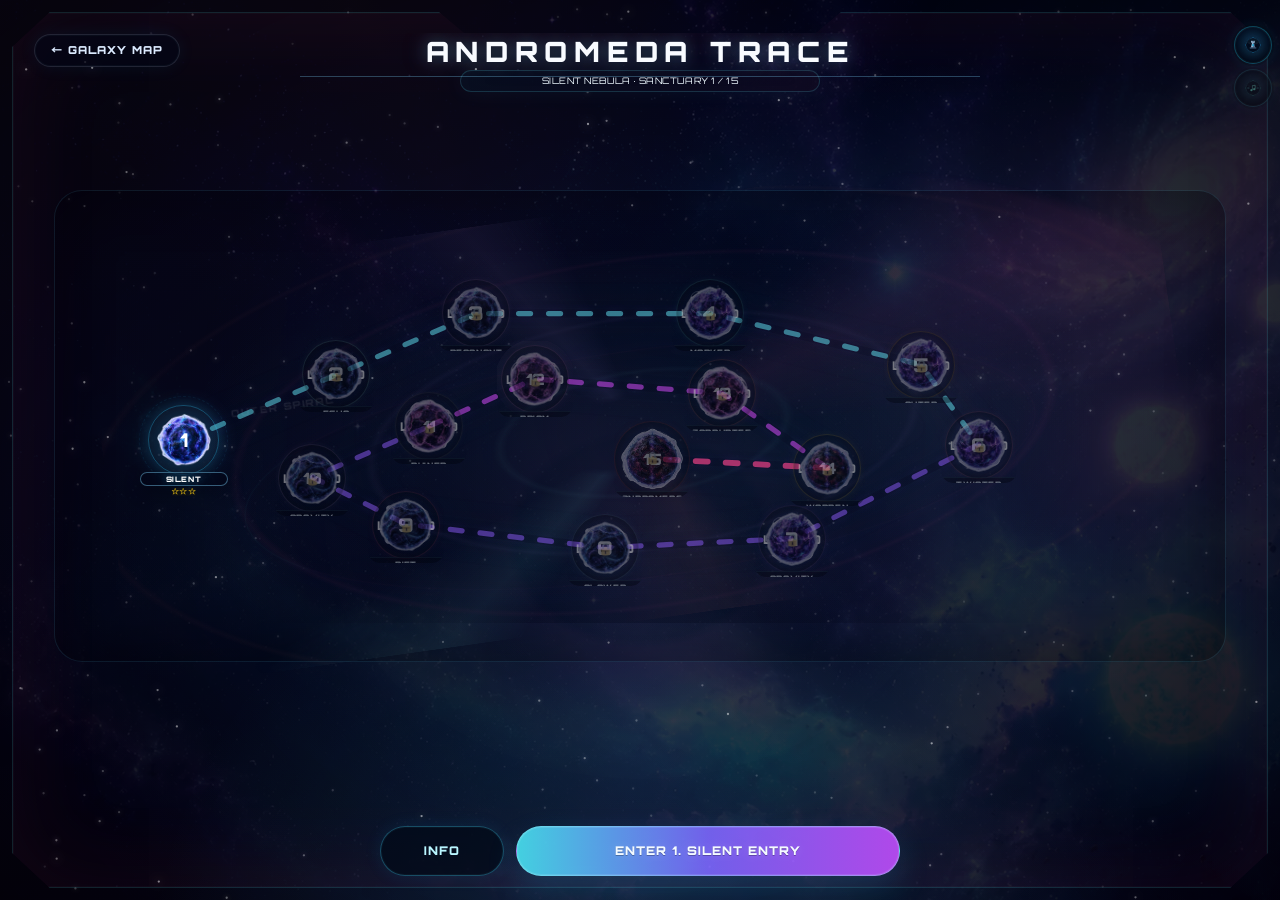
==== commit cfbf856e: "edit" ====
--- a/andromeda/index.html
+++ b/andromeda/index.html
@@ -7,8 +7,8 @@
 <link rel="icon" href="data:,">
 <!-- Build: v5 cache-fixed planet unit sprites + animated starfield + upgraded BGM -->
 <link href="https://fonts.googleapis.com/css2?family=Orbitron:wght@400;700;900&family=Noto+Sans+KR:wght@400;500;700;900&display=swap" rel="stylesheet">
-  <link rel="stylesheet" href="src/styles/base.css?v=mobile-combat-flow-polish-v140">
-  <link rel="stylesheet" href="src/styles/patches.runtime.css?v=mobile-combat-flow-polish-v140">
+  <link rel="stylesheet" href="src/styles/base.css?v=mobile-combat-flow-polish-v143">
+  <link rel="stylesheet" href="src/styles/patches.runtime.css?v=mobile-combat-flow-polish-v143">
 
 
 <!-- v189-cleanup-summary: exact duplicate style/script blocks removed; final patch order preserved. -->
--- a/andromeda/src/styles/patches.runtime.css
+++ b/andromeda/src/styles/patches.runtime.css
@@ -22653,3 +22653,67 @@
     min-height:42px !important;
   }
 }
+
+/* ===== V143 LANDSCAPE UTILITY BUTTON RIGHT-COLUMN ALIGNMENT =====
+   Scope: battle screen only, landscape only.
+   Fixes the tower/BGM quick buttons being pushed left by command-width based
+   right spacing. They now share the right column with the landscape command
+   dock and start below the top resource/core number chips. Portrait remains
+   untouched. */
+@media (orientation:landscape){
+  body.prd-combat-ui-active:not(.prd-map-ui-active) #field > .fieldTopControls,
+  body.prd-combat-ui-active:not(.prd-map-ui-active) #field .fieldTopControls,
+  body.prd-combat-ui-active:not(.prd-map-ui-active) #combatHudOverlay .fieldTopControls,
+  body.prd-combat-ui-active:not(.prd-map-ui-active) #combatHudTopLine .fieldTopControls{
+    position:fixed !important;
+    left:auto !important;
+    right:calc(8px + env(safe-area-inset-right,0px)) !important;
+    top:calc(clamp(104px, 14dvh, 128px) + var(--prd-status-top-offset,0px)) !important;
+    bottom:auto !important;
+    display:flex !important;
+    flex-direction:column !important;
+    align-items:flex-end !important;
+    justify-content:flex-start !important;
+    gap:8px !important;
+    width:42px !important;
+    min-width:42px !important;
+    max-width:42px !important;
+    transform:none !important;
+    z-index:2147483202 !important;
+    pointer-events:auto !important;
+  }
+  body.prd-combat-ui-active:not(.prd-map-ui-active) #field > .fieldTopControls .fieldIconBtn,
+  body.prd-combat-ui-active:not(.prd-map-ui-active) #field .fieldTopControls .fieldIconBtn,
+  body.prd-combat-ui-active:not(.prd-map-ui-active) #field .fieldTopControls #towerMenuBtn,
+  body.prd-combat-ui-active:not(.prd-map-ui-active) #field .fieldTopControls #audioBtn,
+  body.prd-combat-ui-active:not(.prd-map-ui-active) #combatHudOverlay .fieldTopControls .fieldIconBtn,
+  body.prd-combat-ui-active:not(.prd-map-ui-active) #combatHudOverlay .fieldTopControls #towerMenuBtn,
+  body.prd-combat-ui-active:not(.prd-map-ui-active) #combatHudOverlay .fieldTopControls #audioBtn,
+  body.prd-combat-ui-active:not(.prd-map-ui-active) #combatHudTopLine .fieldTopControls .fieldIconBtn,
+  body.prd-combat-ui-active:not(.prd-map-ui-active) #combatHudTopLine .fieldTopControls #towerMenuBtn,
+  body.prd-combat-ui-active:not(.prd-map-ui-active) #combatHudTopLine .fieldTopControls #audioBtn{
+    position:relative !important;
+    left:auto !important;
+    right:auto !important;
+    top:auto !important;
+    bottom:auto !important;
+    width:42px !important;
+    height:42px !important;
+    min-width:42px !important;
+    min-height:42px !important;
+    max-width:42px !important;
+    max-height:42px !important;
+    margin:0 !important;
+    padding:0 !important;
+    transform:none !important;
+  }
+}
+@media (orientation:landscape) and (max-height:620px){
+  body.prd-combat-ui-active:not(.prd-map-ui-active) #field > .fieldTopControls,
+  body.prd-combat-ui-active:not(.prd-map-ui-active) #field .fieldTopControls,
+  body.prd-combat-ui-active:not(.prd-map-ui-active) #combatHudOverlay .fieldTopControls,
+  body.prd-combat-ui-active:not(.prd-map-ui-active) #combatHudTopLine .fieldTopControls{
+    top:calc(clamp(72px, 14dvh, 96px) + var(--prd-status-top-offset,0px)) !important;
+  }
+}
+
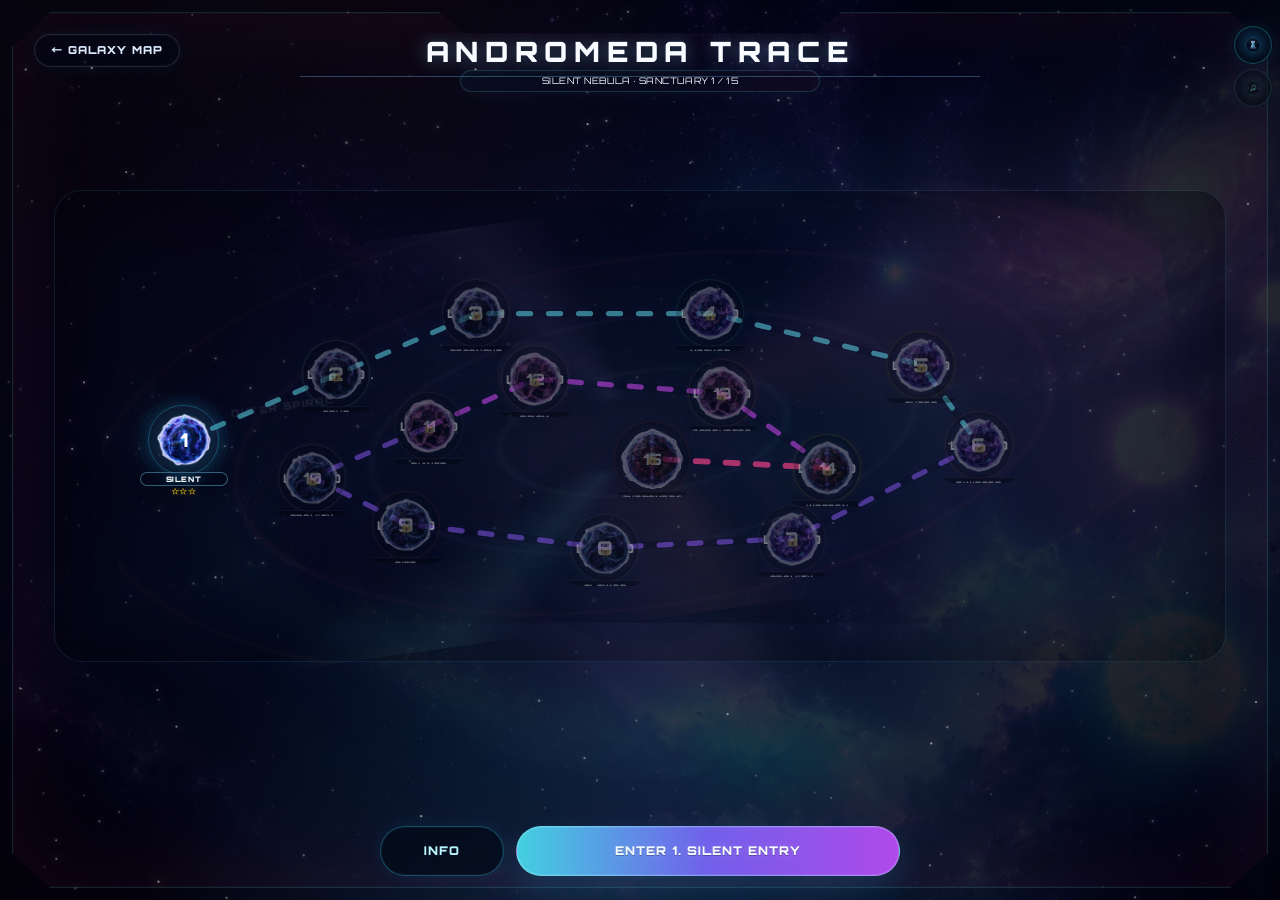
==== commit 40f30c62: "edit" ====
--- a/andromeda/index.html
+++ b/andromeda/index.html
@@ -334,13 +334,13 @@
 </div>
 
 <script src="src/scripts/clean-runtime.v38.js"></script>
-<script src="src/scripts/game-core.js?prd-flow=20260608-v140-mobile-combat-flow-polish"></script>
+<script src="src/scripts/game-core.js?prd-flow=20260610-v144-result-upgrade-armory-fix"></script>
 <script src="src/scripts/stage-map-controller.v46.js?prd-flow=20260607-v110-result-core-v116"></script>
 
 <script src="src/scripts/armory-base.js"></script>
 
 
-<script src="src/scripts/patches.runtime.js?prd-flow=20260608-v140-mobile-combat-flow-polish"></script>
+<script src="src/scripts/patches.runtime.js?prd-flow=20260610-v144-result-upgrade-armory-fix"></script>
 <script src="src/scripts/map-hud-recovery.v83.js?prd-flow=20260607"></script>
 <script src="src/scripts/galaxy-map-controller.v23.js"></script>
 <script src="src/scripts/andromeda-direct-boot.v34.js"></script>
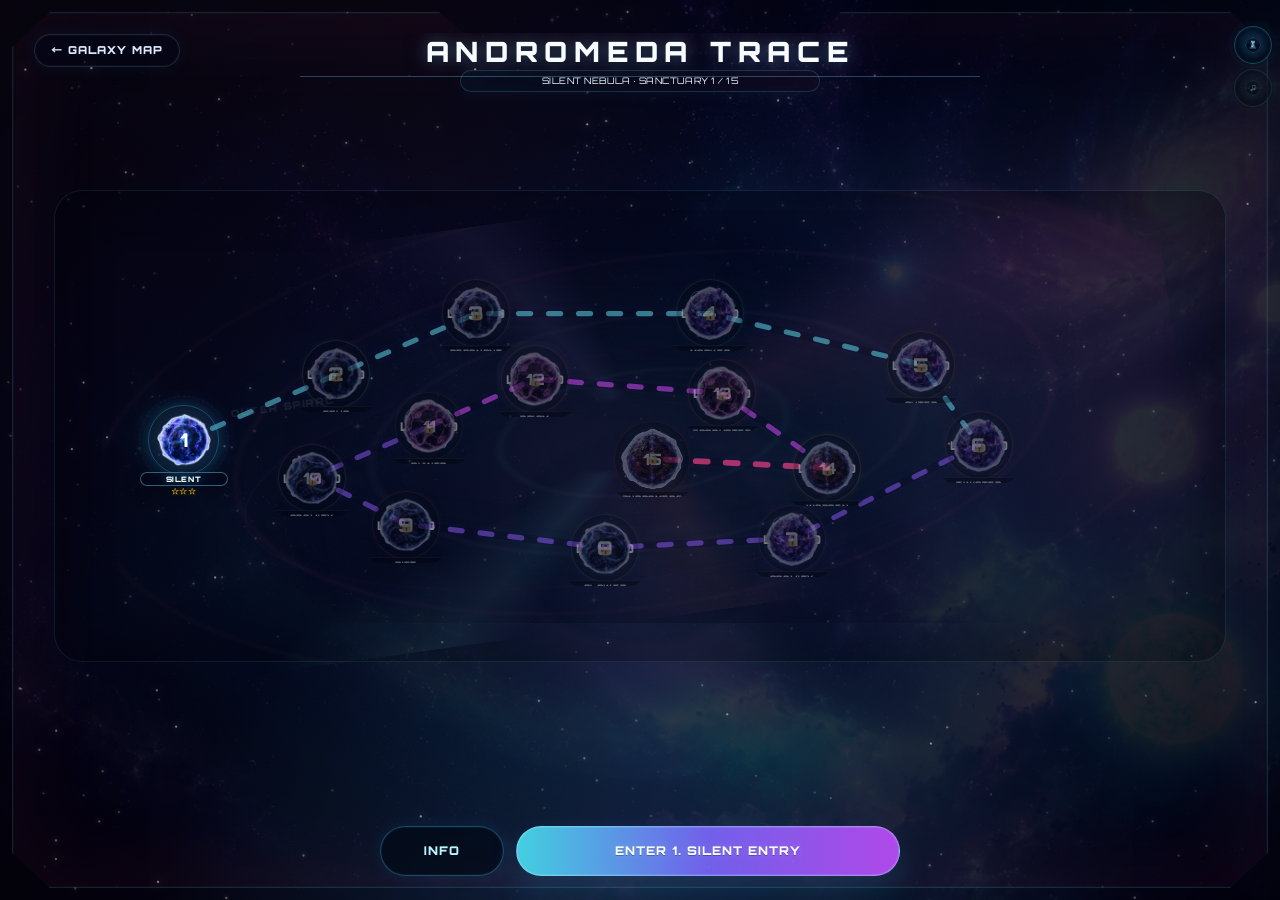
==== commit 7a7b85eb: "edit" ====
--- a/andromeda/index.html
+++ b/andromeda/index.html
@@ -8,7 +8,7 @@
 <!-- Build: v5 cache-fixed planet unit sprites + animated starfield + upgraded BGM -->
 <link href="https://fonts.googleapis.com/css2?family=Orbitron:wght@400;700;900&family=Noto+Sans+KR:wght@400;500;700;900&display=swap" rel="stylesheet">
   <link rel="stylesheet" href="src/styles/base.css?v=mobile-combat-flow-polish-v143">
-  <link rel="stylesheet" href="src/styles/patches.runtime.css?v=mobile-combat-flow-polish-v143">
+  <link rel="stylesheet" href="src/styles/patches.runtime.css?v=mobile-combat-flow-polish-v145-common-landscape-scale">
 
 
 <!-- v189-cleanup-summary: exact duplicate style/script blocks removed; final patch order preserved. -->
--- a/andromeda/src/styles/patches.runtime.css
+++ b/andromeda/src/styles/patches.runtime.css
@@ -22716,4 +22716,266 @@
     top:calc(clamp(72px, 14dvh, 96px) + var(--prd-status-top-offset,0px)) !important;
   }
 }
-
+/* ===== v145-landscape-common-research-scale-match =====
+   Scope: landscape-only Upgrade Armory common research tab.
+   Purpose: reduce the common research hero/text/button scale so it visually
+   matches the tower and plate tabs. Portrait layout remains untouched. */
+@media (orientation:landscape){
+  #towerPopup[data-active-tab="common"] .towerPopupDetail.compactCombined,
+  #towerPopup.armory-layout-landscape[data-active-tab="common"] .towerPopupDetail.compactCombined{
+    display:grid !important;
+    grid-template-columns:clamp(214px, 25vw, 246px) clamp(304px, 38vw, 360px) !important;
+    grid-template-rows:minmax(0, 1fr) !important;
+    gap:8px !important;
+    padding:8px 10px 10px !important;
+    align-content:start !important;
+    align-items:stretch !important;
+    overflow-x:auto !important;
+    overflow-y:hidden !important;
+    scroll-snap-type:x proximity !important;
+    -webkit-overflow-scrolling:touch !important;
+  }
+
+  #towerPopup[data-active-tab="common"] .towerPopupDetail.compactCombined > *,
+  #towerPopup.armory-layout-landscape[data-active-tab="common"] .towerPopupDetail.compactCombined > *{
+    scroll-snap-align:start !important;
+  }
+
+  #towerPopup[data-active-tab="common"] .armoryHeroPanel,
+  #towerPopup.armory-layout-landscape[data-active-tab="common"] .armoryHeroPanel,
+  #towerPopup[data-active-tab="common"] .commonLevelListPanel,
+  #towerPopup.armory-layout-landscape[data-active-tab="common"] .commonLevelListPanel{
+    min-width:0 !important;
+    width:auto !important;
+    height:100% !important;
+    min-height:0 !important;
+    max-height:100% !important;
+    padding:12px 13px !important;
+    border-radius:18px !important;
+    overflow:hidden !important;
+  }
+
+  #towerPopup[data-active-tab="common"] .armoryHeroHeader,
+  #towerPopup.armory-layout-landscape[data-active-tab="common"] .armoryHeroHeader{
+    grid-template-columns:76px minmax(0,1fr) !important;
+    gap:10px !important;
+    align-items:center !important;
+  }
+
+  #towerPopup[data-active-tab="common"] .armoryCommonIcon,
+  #towerPopup.armory-layout-landscape[data-active-tab="common"] .armoryCommonIcon,
+  #towerPopup[data-active-tab="common"] .commonResearchIcon,
+  #towerPopup.armory-layout-landscape[data-active-tab="common"] .commonResearchIcon{
+    width:68px !important;
+    height:68px !important;
+    min-width:68px !important;
+    min-height:68px !important;
+  }
+
+  #towerPopup[data-active-tab="common"] .armoryCommonIcon img,
+  #towerPopup.armory-layout-landscape[data-active-tab="common"] .armoryCommonIcon img,
+  #towerPopup[data-active-tab="common"] .commonResearchIcon img,
+  #towerPopup.armory-layout-landscape[data-active-tab="common"] .commonResearchIcon img{
+    width:40px !important;
+    height:40px !important;
+    min-width:40px !important;
+    min-height:40px !important;
+  }
+
+  #towerPopup[data-active-tab="common"] .armoryPanelTitle,
+  #towerPopup.armory-layout-landscape[data-active-tab="common"] .armoryPanelTitle,
+  #towerPopup[data-active-tab="common"] .commonSimpleLevelHeader small,
+  #towerPopup.armory-layout-landscape[data-active-tab="common"] .commonSimpleLevelHeader small{
+    font-size:11px !important;
+    line-height:1.1 !important;
+    letter-spacing:.08em !important;
+    margin:0 0 8px !important;
+  }
+
+  #towerPopup[data-active-tab="common"] .armoryCommonTitle,
+  #towerPopup.armory-layout-landscape[data-active-tab="common"] .armoryCommonTitle{
+    display:flex !important;
+    align-items:center !important;
+    gap:7px !important;
+    margin:0 !important;
+    padding:0 !important;
+    font-size:16px !important;
+    line-height:1.12 !important;
+    letter-spacing:-.035em !important;
+    overflow:hidden !important;
+    text-wrap:normal !important;
+  }
+
+  #towerPopup[data-active-tab="common"] .armoryCommonTitle .armoryTitleText,
+  #towerPopup.armory-layout-landscape[data-active-tab="common"] .armoryCommonTitle .armoryTitleText{
+    min-width:0 !important;
+    max-width:100% !important;
+    overflow:hidden !important;
+    text-overflow:ellipsis !important;
+    white-space:nowrap !important;
+  }
+
+  #towerPopup[data-active-tab="common"] .armoryCommonTitle .armoryTitleLevel,
+  #towerPopup.armory-layout-landscape[data-active-tab="common"] .armoryCommonTitle .armoryTitleLevel{
+    flex:0 0 auto !important;
+    min-height:20px !important;
+    padding:2px 8px !important;
+    border-radius:8px !important;
+    font-size:11px !important;
+    line-height:1 !important;
+  }
+
+  #towerPopup[data-active-tab="common"] .armoryCommonSubtitle,
+  #towerPopup.armory-layout-landscape[data-active-tab="common"] .armoryCommonSubtitle{
+    margin-top:4px !important;
+    font-size:10px !important;
+    line-height:1.3 !important;
+  }
+
+  #towerPopup[data-active-tab="common"] .commonSimpleDesc,
+  #towerPopup.armory-layout-landscape[data-active-tab="common"] .commonSimpleDesc{
+    margin-top:7px !important;
+    font-size:9px !important;
+    line-height:1.3 !important;
+    max-height:48px !important;
+    overflow:hidden !important;
+  }
+
+  #towerPopup[data-active-tab="common"] .commonSimpleLevelHeader,
+  #towerPopup.armory-layout-landscape[data-active-tab="common"] .commonSimpleLevelHeader{
+    margin-bottom:8px !important;
+    padding-bottom:7px !important;
+  }
+
+  #towerPopup[data-active-tab="common"] .commonSimpleLevelHeader b,
+  #towerPopup.armory-layout-landscape[data-active-tab="common"] .commonSimpleLevelHeader b{
+    font-size:14px !important;
+    line-height:1.15 !important;
+  }
+
+  #towerPopup[data-active-tab="common"] .commonSimpleLevelList,
+  #towerPopup.armory-layout-landscape[data-active-tab="common"] .commonSimpleLevelList{
+    gap:6px !important;
+    max-height:100% !important;
+    overflow-y:auto !important;
+    overflow-x:hidden !important;
+  }
+
+  #towerPopup[data-active-tab="common"] .commonLevelStep,
+  #towerPopup.armory-layout-landscape[data-active-tab="common"] .commonLevelStep{
+    grid-template-columns:42px minmax(0,1fr) 52px !important;
+    min-height:34px !important;
+    padding:0 8px !important;
+    gap:6px !important;
+    border-radius:11px !important;
+  }
+
+  #towerPopup[data-active-tab="common"] .commonLevelStep b,
+  #towerPopup.armory-layout-landscape[data-active-tab="common"] .commonLevelStep b{
+    font-size:10px !important;
+    line-height:1.1 !important;
+  }
+
+  #towerPopup[data-active-tab="common"] .commonLevelStep span,
+  #towerPopup.armory-layout-landscape[data-active-tab="common"] .commonLevelStep span{
+    font-size:9px !important;
+    line-height:1.18 !important;
+  }
+
+  #towerPopup[data-active-tab="common"] .commonLevelStep em,
+  #towerPopup.armory-layout-landscape[data-active-tab="common"] .commonLevelStep em{
+    font-size:8px !important;
+    line-height:1 !important;
+  }
+
+  /* Legacy common-detail fallback: keep old two-card layout compact as well. */
+  #towerPopup[data-active-tab="common"] .towerPopupDetail:not(.compactCombined),
+  #towerPopup.armory-layout-landscape[data-active-tab="common"] .towerPopupDetail:not(.compactCombined){
+    grid-template-columns:clamp(214px, 25vw, 246px) clamp(304px, 38vw, 360px) !important;
+    gap:8px !important;
+    padding:8px 10px 10px !important;
+    align-content:start !important;
+    overflow-x:auto !important;
+    overflow-y:hidden !important;
+  }
+
+  #towerPopup[data-active-tab="common"] .armoryCommonHero,
+  #towerPopup.armory-layout-landscape[data-active-tab="common"] .armoryCommonHero,
+  #towerPopup[data-active-tab="common"] .armoryUpgradeDock,
+  #towerPopup.armory-layout-landscape[data-active-tab="common"] .armoryUpgradeDock{
+    min-height:88px !important;
+    padding:9px 10px !important;
+    border-radius:18px !important;
+  }
+
+  #towerPopup[data-active-tab="common"] .armoryUpgradeDock,
+  #towerPopup.armory-layout-landscape[data-active-tab="common"] .armoryUpgradeDock{
+    grid-template-columns:minmax(0,1fr) 86px !important;
+    gap:10px !important;
+  }
+
+  #towerPopup[data-active-tab="common"] .armoryUpgradeDock small,
+  #towerPopup.armory-layout-landscape[data-active-tab="common"] .armoryUpgradeDock small{
+    font-size:8px !important;
+    line-height:1.1 !important;
+  }
+
+  #towerPopup[data-active-tab="common"] .armoryUpgradeDock b,
+  #towerPopup.armory-layout-landscape[data-active-tab="common"] .armoryUpgradeDock b{
+    margin-top:4px !important;
+    font-size:11px !important;
+    line-height:1.22 !important;
+  }
+
+  #towerPopup[data-active-tab="common"] .armoryUpgradeDock span,
+  #towerPopup.armory-layout-landscape[data-active-tab="common"] .armoryUpgradeDock span{
+    margin-top:4px !important;
+    font-size:8px !important;
+    line-height:1.3 !important;
+  }
+
+  #towerPopup[data-active-tab="common"] .commonResearchBuy,
+  #towerPopup.armory-layout-landscape[data-active-tab="common"] .commonResearchBuy{
+    width:86px !important;
+    min-width:86px !important;
+    height:40px !important;
+    min-height:40px !important;
+    padding:0 8px !important;
+    font-size:11px !important;
+    line-height:1 !important;
+  }
+}
+
+@media (orientation:landscape) and (max-height:460px){
+  #towerPopup[data-active-tab="common"] .towerPopupDetail.compactCombined,
+  #towerPopup.armory-layout-landscape[data-active-tab="common"] .towerPopupDetail.compactCombined{
+    grid-template-columns:clamp(198px, 25vw, 226px) clamp(284px, 38vw, 334px) !important;
+    padding:7px 8px 9px !important;
+  }
+  #towerPopup[data-active-tab="common"] .armoryHeroPanel,
+  #towerPopup.armory-layout-landscape[data-active-tab="common"] .armoryHeroPanel,
+  #towerPopup[data-active-tab="common"] .commonLevelListPanel,
+  #towerPopup.armory-layout-landscape[data-active-tab="common"] .commonLevelListPanel{
+    padding:10px 11px !important;
+  }
+  #towerPopup[data-active-tab="common"] .armoryCommonIcon,
+  #towerPopup.armory-layout-landscape[data-active-tab="common"] .armoryCommonIcon,
+  #towerPopup[data-active-tab="common"] .commonResearchIcon,
+  #towerPopup.armory-layout-landscape[data-active-tab="common"] .commonResearchIcon{
+    width:60px !important;height:60px !important;min-width:60px !important;min-height:60px !important;
+  }
+  #towerPopup[data-active-tab="common"] .armoryCommonIcon img,
+  #towerPopup.armory-layout-landscape[data-active-tab="common"] .armoryCommonIcon img,
+  #towerPopup[data-active-tab="common"] .commonResearchIcon img,
+  #towerPopup.armory-layout-landscape[data-active-tab="common"] .commonResearchIcon img{
+    width:36px !important;height:36px !important;min-width:36px !important;min-height:36px !important;
+  }
+  #towerPopup[data-active-tab="common"] .armoryHeroHeader,
+  #towerPopup.armory-layout-landscape[data-active-tab="common"] .armoryHeroHeader{grid-template-columns:68px minmax(0,1fr) !important;}
+  #towerPopup[data-active-tab="common"] .armoryCommonTitle,
+  #towerPopup.armory-layout-landscape[data-active-tab="common"] .armoryCommonTitle{font-size:15px !important;}
+  #towerPopup[data-active-tab="common"] .commonSimpleDesc,
+  #towerPopup.armory-layout-landscape[data-active-tab="common"] .commonSimpleDesc{max-height:34px !important;}
+  #towerPopup[data-active-tab="common"] .commonLevelStep,
+  #towerPopup.armory-layout-landscape[data-active-tab="common"] .commonLevelStep{min-height:31px !important;}
+}
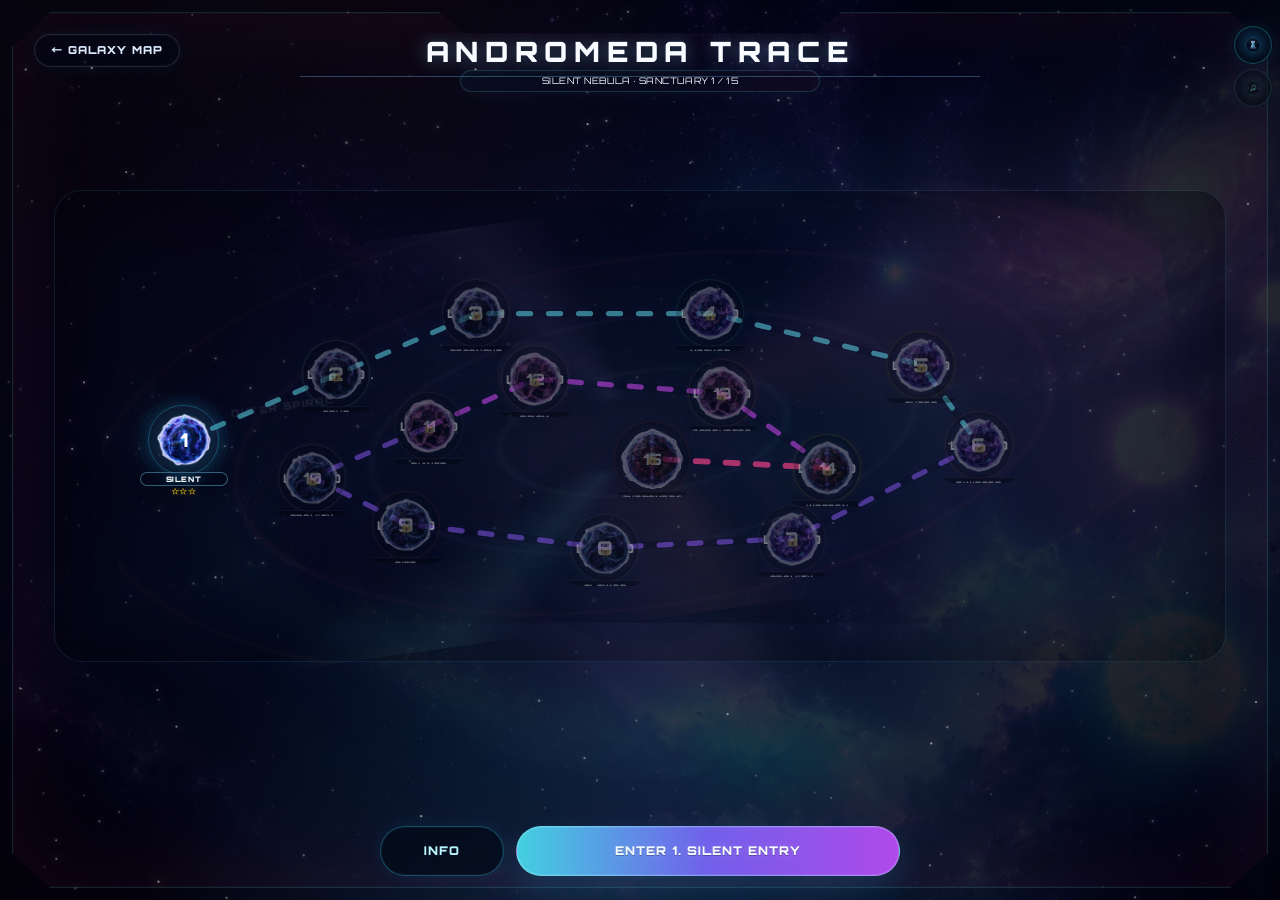
==== commit 5a9ba6bc: "edit" ====
--- a/andromeda/index.html
+++ b/andromeda/index.html
@@ -8,7 +8,7 @@
 <!-- Build: v5 cache-fixed planet unit sprites + animated starfield + upgraded BGM -->
 <link href="https://fonts.googleapis.com/css2?family=Orbitron:wght@400;700;900&family=Noto+Sans+KR:wght@400;500;700;900&display=swap" rel="stylesheet">
   <link rel="stylesheet" href="src/styles/base.css?v=mobile-combat-flow-polish-v143">
-  <link rel="stylesheet" href="src/styles/patches.runtime.css?v=mobile-combat-flow-polish-v145-common-landscape-scale">
+  <link rel="stylesheet" href="src/styles/patches.runtime.css?v=mobile-combat-flow-polish-v148-common-icons-match-tower">
 
 
 <!-- v189-cleanup-summary: exact duplicate style/script blocks removed; final patch order preserved. -->
--- a/andromeda/src/styles/patches.runtime.css
+++ b/andromeda/src/styles/patches.runtime.css
@@ -22979,3 +22979,457 @@
   #towerPopup[data-active-tab="common"] .commonLevelStep,
   #towerPopup.armory-layout-landscape[data-active-tab="common"] .commonLevelStep{min-height:31px !important;}
 }
+
+/* ===== V146 COMMON RESEARCH LANDSCAPE EXTRA COMPACT + SHARD FONT REDUCE =====
+   Scope: upgrade/armory popup, landscape only.
+   - Make the Common Research detail cards, text, and action area smaller than v145.
+   - Reduce the shard currency label/number size in the landscape armory header.
+   Portrait rules remain untouched. */
+@media (orientation:landscape){
+  /* Header shard currency: reduce the number and label so it matches the compact tab density. */
+  #towerPopup.armory-layout-landscape .towerPopupWallet,
+  #towerPopup.armory-layout-landscape #towerPopupWallet{
+    gap:6px !important;
+    padding-bottom:2px !important;
+  }
+  #towerPopup.armory-layout-landscape .towerPopupWallet > span,
+  #towerPopup.armory-layout-landscape #towerPopupWallet > span,
+  #towerPopup.armory-layout-landscape .towerPopupWallet .towerWalletItem.shard span,
+  #towerPopup.armory-layout-landscape #towerPopupWallet .towerWalletItem.shard span{
+    font-size:10px !important;
+    line-height:1 !important;
+    letter-spacing:-.02em !important;
+  }
+  #towerPopup.armory-layout-landscape .towerPopupWallet > b,
+  #towerPopup.armory-layout-landscape #towerPopupWallet > b,
+  #towerPopup.armory-layout-landscape .towerPopupWallet .towerWalletItem.shard b,
+  #towerPopup.armory-layout-landscape #towerPopupWallet .towerWalletItem.shard b{
+    font-size:23px !important;
+    line-height:.94 !important;
+    letter-spacing:-.04em !important;
+  }
+  #towerPopup.armory-layout-landscape .towerPopupWallet::before,
+  #towerPopup.armory-layout-landscape #towerPopupWallet::before,
+  #towerPopup.armory-layout-landscape .towerWalletItem.shard::before{
+    width:12px !important;
+    height:12px !important;
+    min-width:12px !important;
+    flex-basis:12px !important;
+  }
+
+  /* Common Research: final landscape density guard for the current 3-column detail layout. */
+  #towerPopup.armory-layout-landscape[data-active-tab="common"] .towerPopupDetail{
+    grid-template-columns:226px 296px 218px !important;
+    grid-template-rows:minmax(82px,auto) minmax(100px,auto) !important;
+    column-gap:7px !important;
+    row-gap:7px !important;
+    padding:6px 8px !important;
+    align-content:start !important;
+  }
+
+  #towerPopup.armory-layout-landscape[data-active-tab="common"] .armoryCommonHero,
+  #towerPopup.armory-layout-landscape[data-active-tab="common"] .lockedResearchHero{
+    grid-template-columns:58px minmax(0,1fr) !important;
+    gap:8px !important;
+    min-width:226px !important;
+    min-height:82px !important;
+    padding:8px !important;
+    border-radius:13px !important;
+  }
+  #towerPopup.armory-layout-landscape[data-active-tab="common"] .armoryCommonIcon,
+  #towerPopup.armory-layout-landscape[data-active-tab="common"] .commonResearchIcon,
+  #towerPopup.armory-layout-landscape[data-active-tab="common"] .lockedResearchIconWrap{
+    width:52px !important;
+    height:52px !important;
+    min-width:52px !important;
+    min-height:52px !important;
+    border-radius:14px !important;
+  }
+  #towerPopup.armory-layout-landscape[data-active-tab="common"] .armoryCommonIcon img,
+  #towerPopup.armory-layout-landscape[data-active-tab="common"] .commonResearchIcon img,
+  #towerPopup.armory-layout-landscape[data-active-tab="common"] .lockedResearchIconWrap img{
+    width:30px !important;
+    height:30px !important;
+    min-width:30px !important;
+    min-height:30px !important;
+  }
+  #towerPopup.armory-layout-landscape[data-active-tab="common"] .armoryCommonTitle,
+  #towerPopup.armory-layout-landscape[data-active-tab="common"] .commonResearchTitle,
+  #towerPopup.armory-layout-landscape[data-active-tab="common"] .lockedResearchTitle{
+    font-size:12.5px !important;
+    line-height:1.1 !important;
+    margin:0 !important;
+  }
+  #towerPopup.armory-layout-landscape[data-active-tab="common"] .armoryCommonSubtitle,
+  #towerPopup.armory-layout-landscape[data-active-tab="common"] .commonResearchSubtitle,
+  #towerPopup.armory-layout-landscape[data-active-tab="common"] .lockedResearchDesc{
+    margin-top:3px !important;
+    font-size:8px !important;
+    line-height:1.22 !important;
+  }
+  #towerPopup.armory-layout-landscape[data-active-tab="common"] .armoryTags{
+    gap:4px !important;
+    margin-top:4px !important;
+  }
+  #towerPopup.armory-layout-landscape[data-active-tab="common"] .armoryTags .tag,
+  #towerPopup.armory-layout-landscape[data-active-tab="common"] .armoryTags span{
+    font-size:7px !important;
+    padding:3px 5px !important;
+    border-radius:8px !important;
+  }
+
+  #towerPopup.armory-layout-landscape[data-active-tab="common"] .armoryUpgradeDock{
+    grid-template-columns:minmax(0,1fr) 68px !important;
+    min-width:296px !important;
+    min-height:82px !important;
+    gap:7px !important;
+    padding:8px 10px !important;
+    border-radius:13px !important;
+  }
+  #towerPopup.armory-layout-landscape[data-active-tab="common"] .armoryUpgradeDock small{
+    font-size:7.5px !important;
+    line-height:1.05 !important;
+  }
+  #towerPopup.armory-layout-landscape[data-active-tab="common"] .armoryUpgradeDock b{
+    margin-top:3px !important;
+    font-size:10.5px !important;
+    line-height:1.18 !important;
+  }
+  #towerPopup.armory-layout-landscape[data-active-tab="common"] .armoryUpgradeDock span{
+    margin-top:3px !important;
+    font-size:7.5px !important;
+    line-height:1.25 !important;
+  }
+  #towerPopup.armory-layout-landscape[data-active-tab="common"] .commonResearchBuy{
+    width:68px !important;
+    min-width:68px !important;
+    height:34px !important;
+    min-height:34px !important;
+    padding:0 5px !important;
+    font-size:9.5px !important;
+    line-height:1 !important;
+    border-radius:10px !important;
+  }
+
+  #towerPopup.armory-layout-landscape[data-active-tab="common"] .armoryQuickGrid.v164InfoGrid,
+  #towerPopup.armory-layout-landscape[data-active-tab="common"] .commonInfoPanel,
+  #towerPopup.armory-layout-landscape[data-active-tab="common"] .lockedResearchInfoGrid{
+    min-width:218px !important;
+    max-width:218px !important;
+    grid-auto-rows:minmax(50px,auto) !important;
+    gap:6px !important;
+  }
+  #towerPopup.armory-layout-landscape[data-active-tab="common"] .armoryQuickGrid.v164InfoGrid .armoryQuickCard,
+  #towerPopup.armory-layout-landscape[data-active-tab="common"] .commonInfoItem{
+    min-height:50px !important;
+    padding:7px 8px !important;
+    border-radius:11px !important;
+  }
+  #towerPopup.armory-layout-landscape[data-active-tab="common"] .armoryQuickGrid.v164InfoGrid small,
+  #towerPopup.armory-layout-landscape[data-active-tab="common"] .commonInfoItem small{
+    font-size:7.5px !important;
+    line-height:1.05 !important;
+    margin-bottom:3px !important;
+  }
+  #towerPopup.armory-layout-landscape[data-active-tab="common"] .armoryQuickGrid.v164InfoGrid b,
+  #towerPopup.armory-layout-landscape[data-active-tab="common"] .commonInfoItem b{
+    font-size:9.5px !important;
+    line-height:1.18 !important;
+  }
+  #towerPopup.armory-layout-landscape[data-active-tab="common"] .armoryQuickGrid.v164InfoGrid .highlight b,
+  #towerPopup.armory-layout-landscape[data-active-tab="common"] .commonInfoItem.highlight b{
+    font-size:12.5px !important;
+    line-height:1.05 !important;
+  }
+
+  #towerPopup.armory-layout-landscape[data-active-tab="common"] .towerPopupDetail > .v164Section:last-child,
+  #towerPopup.armory-layout-landscape[data-active-tab="common"] .towerPopupDetail > .armorySection:last-child{
+    min-width:529px !important;
+    min-height:100px !important;
+    padding:8px 10px !important;
+    border-radius:13px !important;
+  }
+  #towerPopup.armory-layout-landscape[data-active-tab="common"] .towerPopupDetail > .v164Section:last-child h3,
+  #towerPopup.armory-layout-landscape[data-active-tab="common"] .towerPopupDetail > .armorySection:last-child h3{
+    font-size:10.5px !important;
+    line-height:1.12 !important;
+    margin:0 0 4px !important;
+  }
+  #towerPopup.armory-layout-landscape[data-active-tab="common"] .towerPopupDetail > .v164Section:last-child p,
+  #towerPopup.armory-layout-landscape[data-active-tab="common"] .towerPopupDetail > .armorySection:last-child p{
+    font-size:8.5px !important;
+    line-height:1.32 !important;
+  }
+
+  /* CompactCombined fallback used by some runtime-rendered common research panels. */
+  #towerPopup[data-active-tab="common"] .towerPopupDetail.compactCombined,
+  #towerPopup.armory-layout-landscape[data-active-tab="common"] .towerPopupDetail.compactCombined{
+    grid-template-columns:clamp(176px, 22vw, 206px) clamp(252px, 33vw, 304px) !important;
+    gap:6px !important;
+    padding:6px 7px 8px !important;
+  }
+  #towerPopup[data-active-tab="common"] .armoryHeroPanel,
+  #towerPopup.armory-layout-landscape[data-active-tab="common"] .armoryHeroPanel,
+  #towerPopup[data-active-tab="common"] .commonLevelListPanel,
+  #towerPopup.armory-layout-landscape[data-active-tab="common"] .commonLevelListPanel{
+    padding:8px 9px !important;
+    border-radius:14px !important;
+  }
+  #towerPopup[data-active-tab="common"] .armoryHeroHeader,
+  #towerPopup.armory-layout-landscape[data-active-tab="common"] .armoryHeroHeader{
+    grid-template-columns:56px minmax(0,1fr) !important;
+    gap:7px !important;
+  }
+  #towerPopup[data-active-tab="common"] .armoryPanelTitle,
+  #towerPopup.armory-layout-landscape[data-active-tab="common"] .armoryPanelTitle,
+  #towerPopup[data-active-tab="common"] .commonSimpleLevelHeader small,
+  #towerPopup.armory-layout-landscape[data-active-tab="common"] .commonSimpleLevelHeader small{
+    font-size:8.5px !important;
+    margin:0 0 5px !important;
+    letter-spacing:.06em !important;
+  }
+  #towerPopup[data-active-tab="common"] .armoryCommonTitle,
+  #towerPopup.armory-layout-landscape[data-active-tab="common"] .armoryCommonTitle{
+    gap:5px !important;
+    font-size:13px !important;
+    line-height:1.08 !important;
+  }
+  #towerPopup[data-active-tab="common"] .armoryCommonTitle .armoryTitleLevel,
+  #towerPopup.armory-layout-landscape[data-active-tab="common"] .armoryCommonTitle .armoryTitleLevel{
+    min-height:16px !important;
+    padding:1px 6px !important;
+    font-size:8.5px !important;
+    border-radius:6px !important;
+  }
+  #towerPopup[data-active-tab="common"] .armoryCommonSubtitle,
+  #towerPopup.armory-layout-landscape[data-active-tab="common"] .armoryCommonSubtitle{
+    margin-top:3px !important;
+    font-size:8px !important;
+    line-height:1.22 !important;
+  }
+  #towerPopup[data-active-tab="common"] .commonSimpleDesc,
+  #towerPopup.armory-layout-landscape[data-active-tab="common"] .commonSimpleDesc{
+    margin-top:5px !important;
+    font-size:7.5px !important;
+    line-height:1.24 !important;
+    max-height:34px !important;
+  }
+  #towerPopup[data-active-tab="common"] .commonSimpleLevelHeader,
+  #towerPopup.armory-layout-landscape[data-active-tab="common"] .commonSimpleLevelHeader{
+    margin-bottom:5px !important;
+    padding-bottom:5px !important;
+  }
+  #towerPopup[data-active-tab="common"] .commonSimpleLevelHeader b,
+  #towerPopup.armory-layout-landscape[data-active-tab="common"] .commonSimpleLevelHeader b{
+    font-size:11px !important;
+    line-height:1.1 !important;
+  }
+  #towerPopup[data-active-tab="common"] .commonSimpleLevelList,
+  #towerPopup.armory-layout-landscape[data-active-tab="common"] .commonSimpleLevelList{
+    gap:4px !important;
+  }
+  #towerPopup[data-active-tab="common"] .commonLevelStep,
+  #towerPopup.armory-layout-landscape[data-active-tab="common"] .commonLevelStep{
+    grid-template-columns:34px minmax(0,1fr) 44px !important;
+    min-height:27px !important;
+    padding:0 6px !important;
+    gap:5px !important;
+    border-radius:9px !important;
+  }
+  #towerPopup[data-active-tab="common"] .commonLevelStep b,
+  #towerPopup.armory-layout-landscape[data-active-tab="common"] .commonLevelStep b{
+    font-size:8.5px !important;
+    line-height:1.05 !important;
+  }
+  #towerPopup[data-active-tab="common"] .commonLevelStep span,
+  #towerPopup.armory-layout-landscape[data-active-tab="common"] .commonLevelStep span{
+    font-size:7.5px !important;
+    line-height:1.12 !important;
+  }
+  #towerPopup[data-active-tab="common"] .commonLevelStep em,
+  #towerPopup.armory-layout-landscape[data-active-tab="common"] .commonLevelStep em{
+    font-size:7px !important;
+    line-height:1 !important;
+  }
+}
+
+@media (orientation:landscape) and (max-height:460px){
+  #towerPopup[data-active-tab="common"] .towerPopupDetail.compactCombined,
+  #towerPopup.armory-layout-landscape[data-active-tab="common"] .towerPopupDetail.compactCombined{
+    grid-template-columns:clamp(166px, 22vw, 194px) clamp(238px, 32vw, 286px) !important;
+    padding:5px 6px 7px !important;
+  }
+  #towerPopup[data-active-tab="common"] .armoryCommonIcon,
+  #towerPopup.armory-layout-landscape[data-active-tab="common"] .armoryCommonIcon,
+  #towerPopup[data-active-tab="common"] .commonResearchIcon,
+  #towerPopup.armory-layout-landscape[data-active-tab="common"] .commonResearchIcon{
+    width:46px !important;
+    height:46px !important;
+    min-width:46px !important;
+    min-height:46px !important;
+  }
+  #towerPopup[data-active-tab="common"] .armoryCommonIcon img,
+  #towerPopup.armory-layout-landscape[data-active-tab="common"] .armoryCommonIcon img,
+  #towerPopup[data-active-tab="common"] .commonResearchIcon img,
+  #towerPopup.armory-layout-landscape[data-active-tab="common"] .commonResearchIcon img{
+    width:27px !important;
+    height:27px !important;
+    min-width:27px !important;
+    min-height:27px !important;
+  }
+  #towerPopup[data-active-tab="common"] .armoryHeroHeader,
+  #towerPopup.armory-layout-landscape[data-active-tab="common"] .armoryHeroHeader{
+    grid-template-columns:50px minmax(0,1fr) !important;
+  }
+  #towerPopup[data-active-tab="common"] .armoryCommonTitle,
+  #towerPopup.armory-layout-landscape[data-active-tab="common"] .armoryCommonTitle{
+    font-size:12px !important;
+  }
+  #towerPopup[data-active-tab="common"] .commonSimpleDesc,
+  #towerPopup.armory-layout-landscape[data-active-tab="common"] .commonSimpleDesc{
+    max-height:28px !important;
+  }
+  #towerPopup[data-active-tab="common"] .commonLevelStep,
+  #towerPopup.armory-layout-landscape[data-active-tab="common"] .commonLevelStep{
+    min-height:25px !important;
+  }
+  #towerPopup.armory-layout-landscape .towerPopupWallet .towerWalletItem.shard b,
+  #towerPopup.armory-layout-landscape #towerPopupWallet .towerWalletItem.shard b{
+    font-size:21px !important;
+  }
+}
+
+/* ===== V148 COMMON RESEARCH ICON SIZE MATCH TOWER TAB =====
+   Base: v146. Do not inherit the v147 icon-only downsizing.
+   Scope: armory popup, landscape only.
+   Goal: make Common Research icons use the same sizing rule as the Tower tab:
+   - left rail icon follows tower rail thumb size
+   - detail hero icon follows towerDenseHero thumb size
+   - object-fit/overflow rules prevent SVG clipping inside the frame
+*/
+@media (orientation:landscape){
+  /* Left rail: match Tower tab item visual size. Tower rail uses 82 item / 68 thumb / 66 image. */
+  #towerPopup[data-active-tab="common"] .commonResearchItem,
+  #towerPopup.armory-layout-landscape[data-active-tab="common"] .commonResearchItem{
+    overflow:hidden !important;
+  }
+  #towerPopup[data-active-tab="common"] .commonResearchItem img.commonResearchImg,
+  #towerPopup.armory-layout-landscape[data-active-tab="common"] .commonResearchItem img.commonResearchImg{
+    width:66px !important;
+    height:66px !important;
+    min-width:66px !important;
+    min-height:66px !important;
+    max-width:66px !important;
+    max-height:66px !important;
+    display:block !important;
+    object-fit:contain !important;
+    object-position:center center !important;
+    position:relative !important;
+    z-index:1 !important;
+    transform:none !important;
+  }
+
+  /* Detail hero: copy the Tower tab dense hero icon sizing pattern. */
+  #towerPopup[data-active-tab="common"] .towerPopupDetail.compactCombined .armoryHeroHeader,
+  #towerPopup.armory-layout-landscape[data-active-tab="common"] .towerPopupDetail.compactCombined .armoryHeroHeader,
+  #towerPopup[data-active-tab="common"] .armoryCommonHero,
+  #towerPopup.armory-layout-landscape[data-active-tab="common"] .armoryCommonHero,
+  #towerPopup[data-active-tab="common"] .lockedResearchHero,
+  #towerPopup.armory-layout-landscape[data-active-tab="common"] .lockedResearchHero{
+    grid-template-columns:78px minmax(0,1fr) !important;
+    gap:10px !important;
+    align-items:center !important;
+  }
+
+  #towerPopup[data-active-tab="common"] .armoryCommonIcon,
+  #towerPopup.armory-layout-landscape[data-active-tab="common"] .armoryCommonIcon,
+  #towerPopup[data-active-tab="common"] .commonResearchIcon,
+  #towerPopup.armory-layout-landscape[data-active-tab="common"] .commonResearchIcon,
+  #towerPopup[data-active-tab="common"] .lockedResearchIconWrap,
+  #towerPopup.armory-layout-landscape[data-active-tab="common"] .lockedResearchIconWrap{
+    width:72px !important;
+    height:72px !important;
+    min-width:72px !important;
+    min-height:72px !important;
+    display:grid !important;
+    place-items:center !important;
+    overflow:visible !important;
+    border-radius:18px !important;
+    box-sizing:border-box !important;
+  }
+
+  #towerPopup[data-active-tab="common"] .armoryCommonIcon img,
+  #towerPopup.armory-layout-landscape[data-active-tab="common"] .armoryCommonIcon img,
+  #towerPopup[data-active-tab="common"] .commonResearchIcon img,
+  #towerPopup.armory-layout-landscape[data-active-tab="common"] .commonResearchIcon img,
+  #towerPopup[data-active-tab="common"] .lockedResearchIconWrap img,
+  #towerPopup.armory-layout-landscape[data-active-tab="common"] .lockedResearchIconWrap img{
+    width:62px !important;
+    height:62px !important;
+    min-width:62px !important;
+    min-height:62px !important;
+    max-width:62px !important;
+    max-height:62px !important;
+    display:block !important;
+    object-fit:contain !important;
+    object-position:center center !important;
+    position:relative !important;
+    z-index:1 !important;
+    transform:none !important;
+  }
+
+  /* The common layout width was tuned around a smaller 56px icon column in v146.
+     Expand only the first detail column enough to keep the tower-style 72px icon from pressing text. */
+  #towerPopup[data-active-tab="common"] .towerPopupDetail.compactCombined,
+  #towerPopup.armory-layout-landscape[data-active-tab="common"] .towerPopupDetail.compactCombined{
+    grid-template-columns:clamp(196px, 23vw, 226px) clamp(252px, 33vw, 304px) !important;
+  }
+}
+
+@media (orientation:landscape) and (max-width:900px){
+  #towerPopup[data-active-tab="common"] .commonResearchItem img.commonResearchImg,
+  #towerPopup.armory-layout-landscape[data-active-tab="common"] .commonResearchItem img.commonResearchImg{
+    width:60px !important;
+    height:60px !important;
+    min-width:60px !important;
+    min-height:60px !important;
+    max-width:60px !important;
+    max-height:60px !important;
+  }
+}
+
+@media (orientation:landscape) and (max-width:620px){
+  #towerPopup[data-active-tab="common"] .commonResearchItem img.commonResearchImg,
+  #towerPopup.armory-layout-landscape[data-active-tab="common"] .commonResearchItem img.commonResearchImg{
+    width:54px !important;
+    height:54px !important;
+    min-width:54px !important;
+    min-height:54px !important;
+    max-width:54px !important;
+    max-height:54px !important;
+  }
+  #towerPopup[data-active-tab="common"] .armoryCommonIcon,
+  #towerPopup.armory-layout-landscape[data-active-tab="common"] .armoryCommonIcon,
+  #towerPopup[data-active-tab="common"] .commonResearchIcon,
+  #towerPopup.armory-layout-landscape[data-active-tab="common"] .commonResearchIcon,
+  #towerPopup[data-active-tab="common"] .lockedResearchIconWrap,
+  #towerPopup.armory-layout-landscape[data-active-tab="common"] .lockedResearchIconWrap{
+    width:56px !important;
+    height:56px !important;
+    min-width:56px !important;
+    min-height:56px !important;
+  }
+  #towerPopup[data-active-tab="common"] .armoryCommonIcon img,
+  #towerPopup.armory-layout-landscape[data-active-tab="common"] .armoryCommonIcon img,
+  #towerPopup[data-active-tab="common"] .commonResearchIcon img,
+  #towerPopup.armory-layout-landscape[data-active-tab="common"] .commonResearchIcon img,
+  #towerPopup[data-active-tab="common"] .lockedResearchIconWrap img,
+  #towerPopup.armory-layout-landscape[data-active-tab="common"] .lockedResearchIconWrap img{
+    width:48px !important;
+    height:48px !important;
+    min-width:48px !important;
+    min-height:48px !important;
+    max-width:48px !important;
+    max-height:48px !important;
+  }
+}
